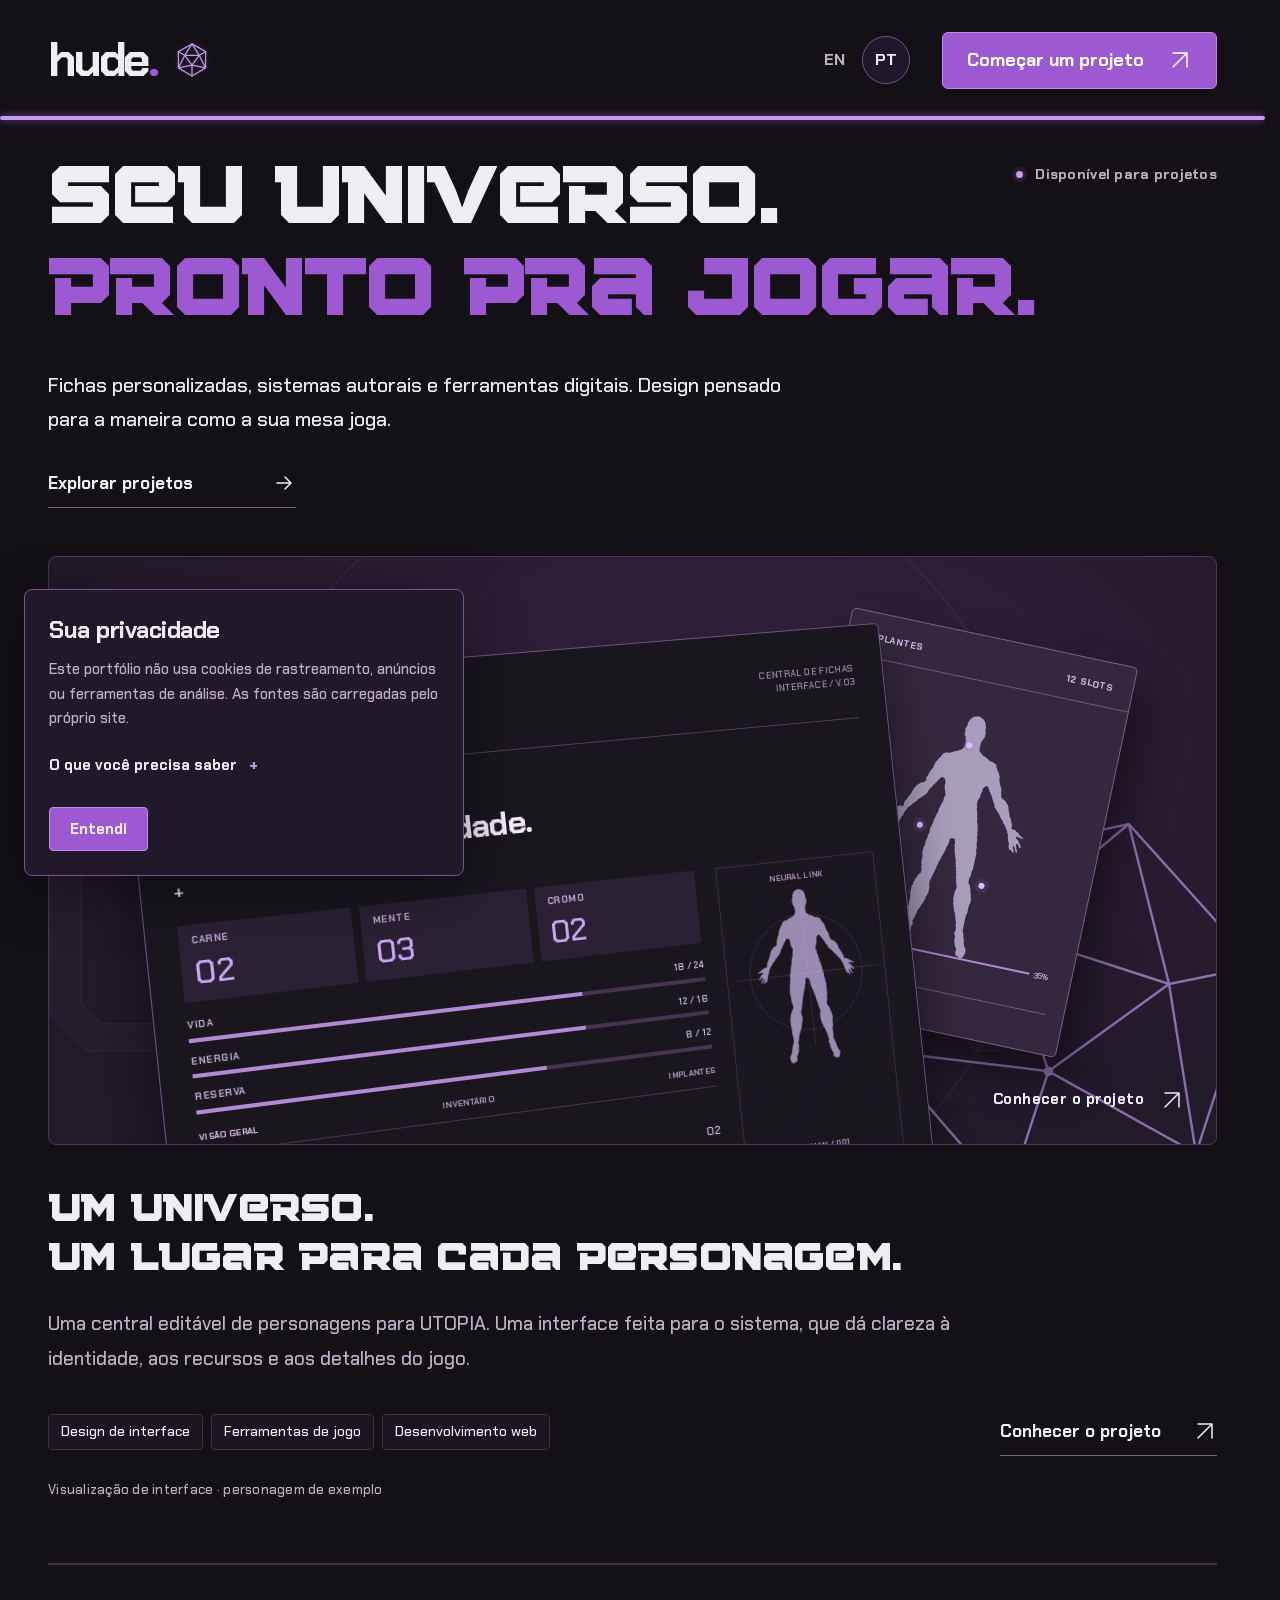
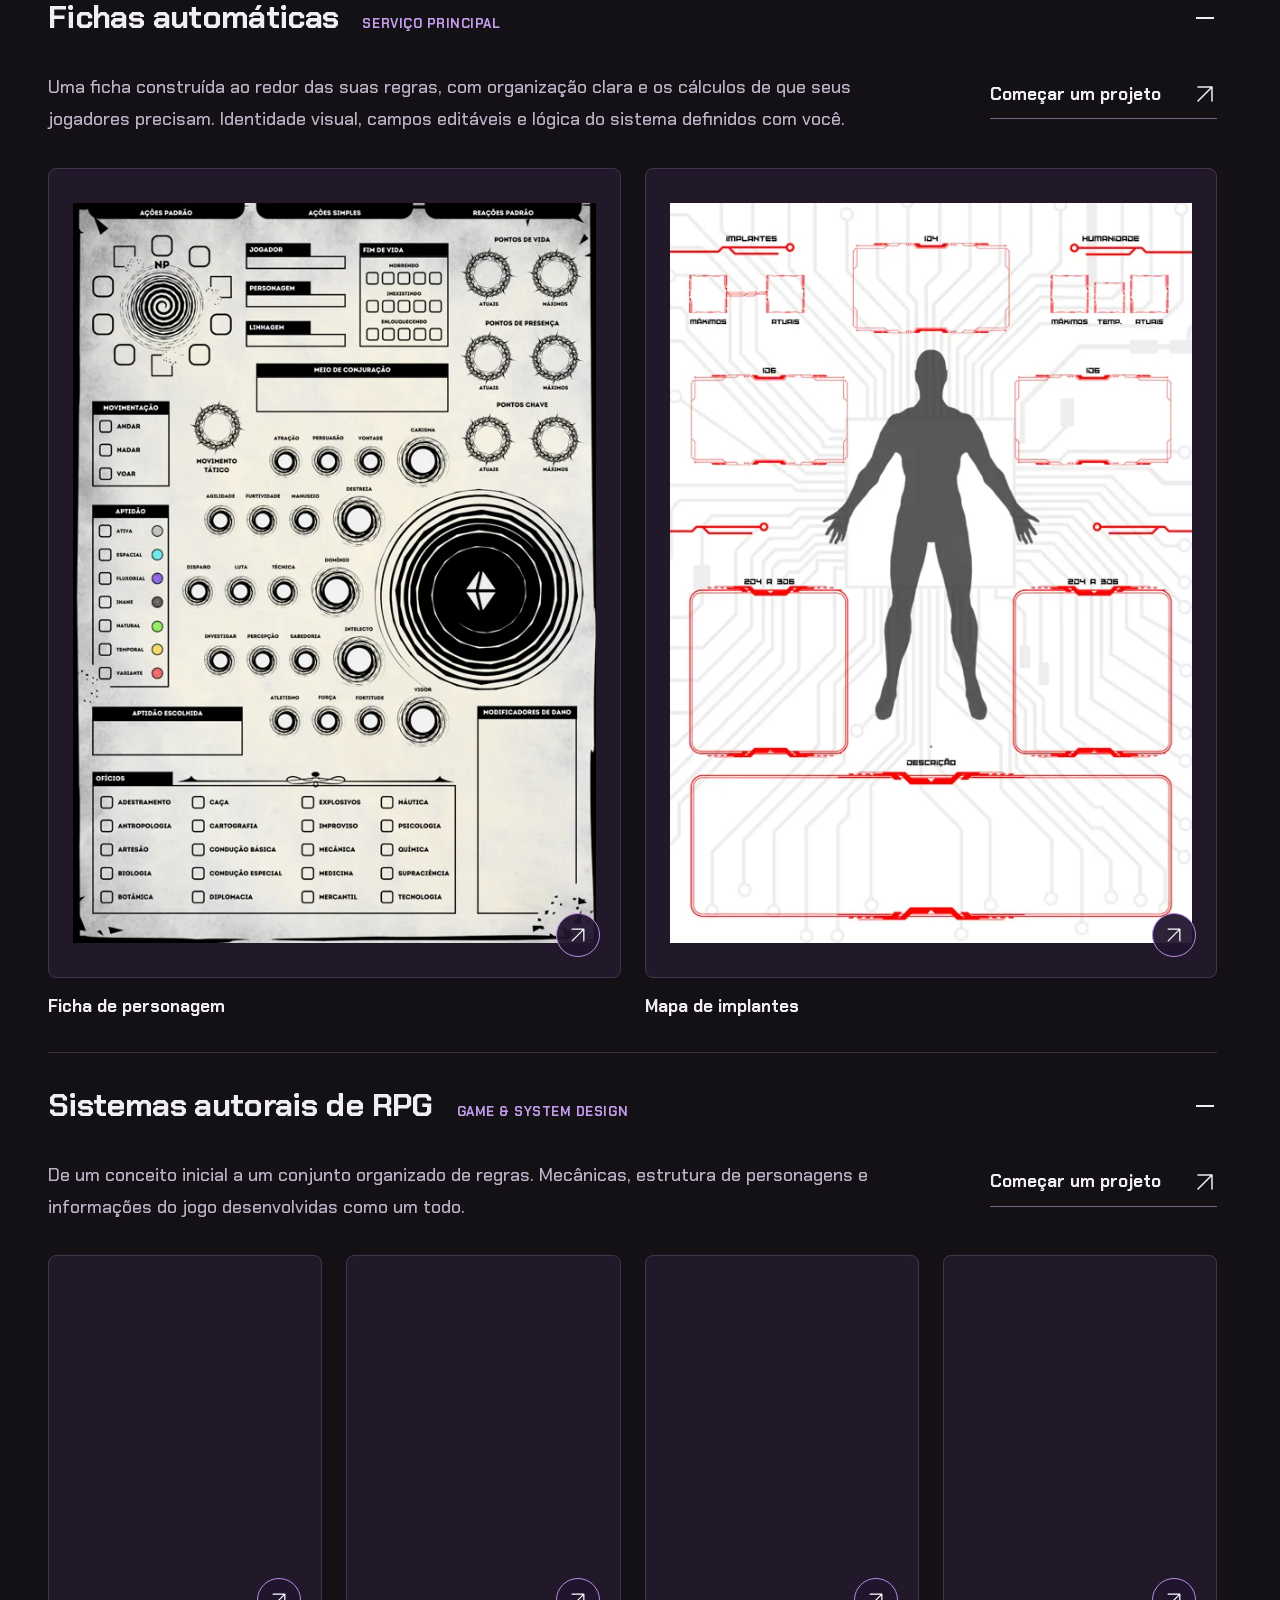
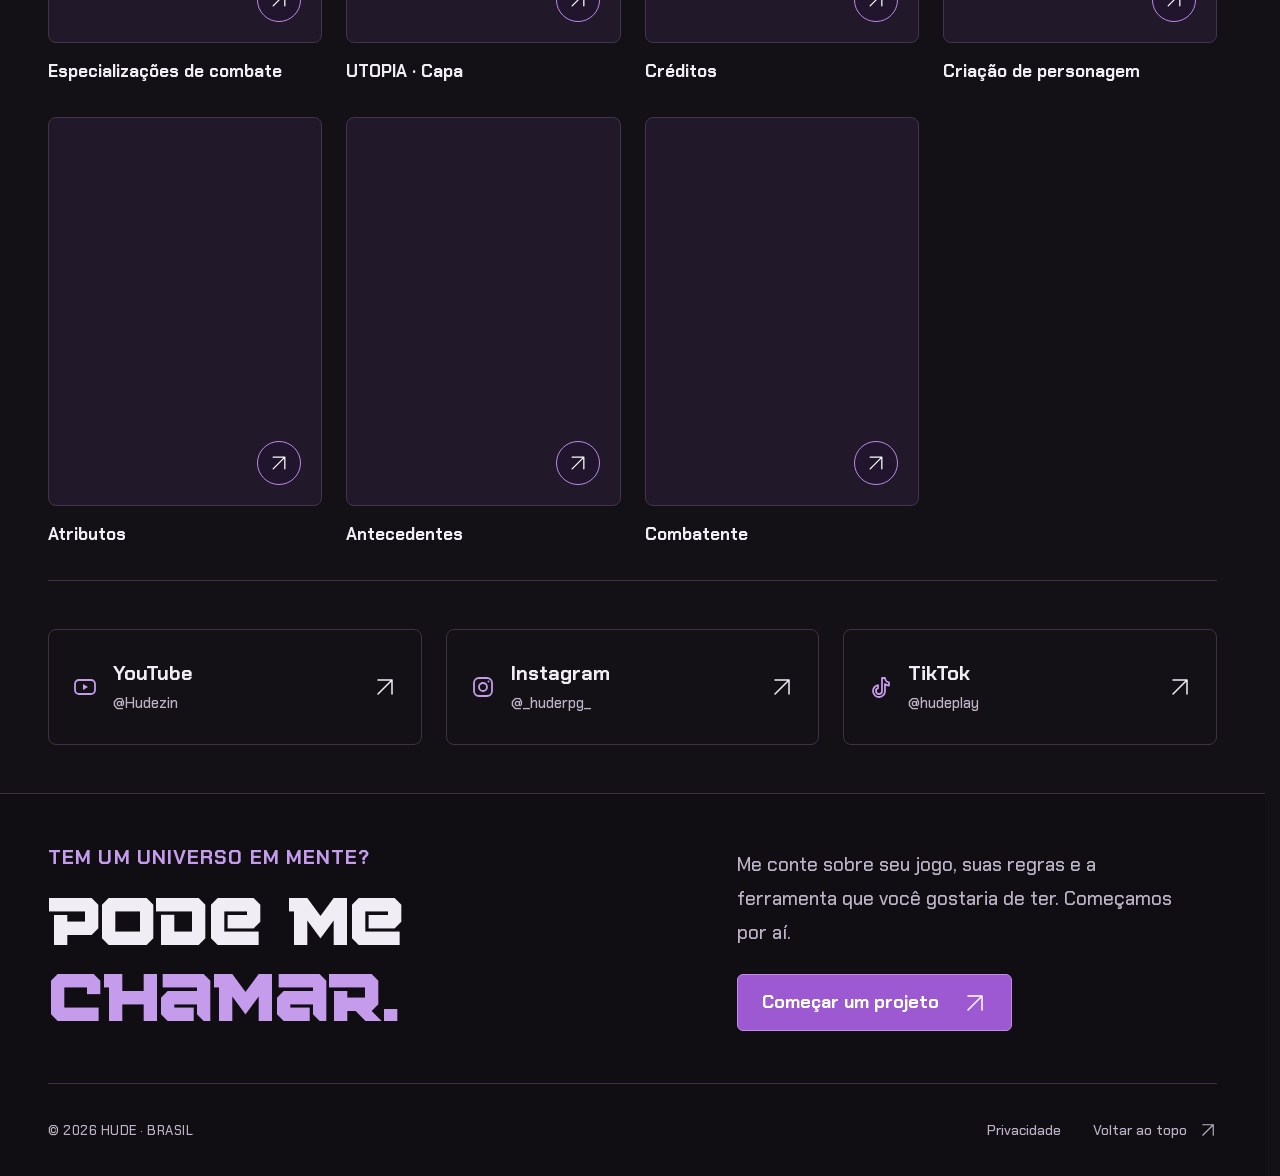
==== pt/index.html @ 05161736 "Remove studio manifesto block from both portfolio languages" ====
<!doctype html><html lang="pt-BR"><head>
<meta charset="utf-8"><meta http-equiv="Content-Security-Policy" content="default-src 'none'; script-src 'self' 'sha256-HPk4V2liMiITuR6qaP8ri5Mq6n54gE8SlJAaG4/FveM='; style-src 'self'; img-src 'self'; font-src 'self'; connect-src 'none'; object-src 'none'; base-uri 'none'; form-action 'none'; frame-src 'self'"><meta name="referrer" content="no-referrer"><meta name="viewport" content="width=device-width,initial-scale=1"><meta name="theme-color" content="#141116"><meta name="color-scheme" content="dark"><title>Hude — Fichas Automáticas e Sistemas de RPG</title><meta name="description" content="Fichas editáveis e automáticas de RPG, sistemas autorais e experiências digitais por Hude. Conheça UTOPIA e converse sobre seu projeto.">
<link rel="canonical" href="https://harley-aguilar.github.io/Huderpg/pt/"><link rel="alternate" hreflang="en" href="https://harley-aguilar.github.io/Huderpg/"><link rel="alternate" hreflang="pt-BR" href="https://harley-aguilar.github.io/Huderpg/pt/"><link rel="alternate" hreflang="x-default" href="https://harley-aguilar.github.io/Huderpg/">
<meta property="og:type" content="website"><meta property="og:title" content="Hude — Fichas Automáticas e Sistemas de RPG"><meta property="og:description" content="Fichas editáveis e automáticas de RPG, sistemas autorais e experiências digitais por Hude. Conheça UTOPIA e converse sobre seu projeto."><meta property="og:url" content="https://harley-aguilar.github.io/Huderpg/pt/">
<link rel="icon" type="image/svg+xml" href="../assets/favicon.svg">

<link rel="stylesheet" href="../assets/style.css?v=manifesto-removal-1"><script src="../assets/app.js?v=manifesto-removal-1" defer></script><script type="application/ld+json">{"@context": "https://schema.org", "@type": "Person", "name": "Harley Aguilar", "alternateName": "Hude", "url": "https://harley-aguilar.github.io/Huderpg/pt/", "sameAs": ["https://www.youtube.com/@Hudezin", "https://www.instagram.com/_huderpg_/", "https://www.tiktok.com/@hudeplay"]}</script></head><body><a class="skip" href="#main">Pular para o conteúdo</a><header class="site-header" id="top"><div class="nav wrap"><div class="brand-lockup"><a class="wordmark" href="index.html" aria-label="Hude — Home">hude<span class="logo-dot">.</span></a><span class="brand-die" aria-hidden="true"><svg class="die " aria-hidden="true" width="240" height="260" viewBox="0 0 240 260" fill="none"><path d="M120 9 222 68v121l-102 62L18 189V68L120 9Z"/><path d="m120 9 54 86 48-27M18 68l48 27 54-86M18 189l48-94h108l48 94M18 189l102-20 102 20M66 95l54 74 54-74M120 169v82"/><circle cx="120" cy="169" r="3" fill="currentColor" stroke="none"/></svg></span></div><nav class="languages" aria-label="Language / Idioma"><a href="../index.html" lang="en" hreflang="en">EN</a><a href="index.html" lang="pt" hreflang="pt" aria-current="page">PT</a></nav><a class="nav-contact" href="mailto:huderpg@gmail.com" data-open-contact aria-haspopup="dialog" aria-controls="contact-dialog"><span>Começar um projeto</span><svg class="icon-arrow" aria-hidden="true" width="24" height="24" viewBox="0 0 24 24" fill="none"><path d="M5 19 19 5M5 5h14v14" stroke="currentColor" stroke-width="1.5" stroke-linecap="round" stroke-linejoin="round"/></svg></a></div></header><main id="main">
<section class="hero wrap"><div class="hero-top mono"><span class="availability"><i></i>Disponível para projetos</span></div><div class="hero-grid"><h1>Seu universo.<br><em>Pronto pra jogar.</em></h1><div class="hero-intro"><p>Fichas personalizadas, sistemas autorais e ferramentas digitais. Design pensado para a maneira como a sua mesa joga.</p><a class="text-link" href="#work"><span>Explorar projetos</span><svg class="icon-arrow" aria-hidden="true" width="24" height="24" viewBox="0 0 24 24" fill="none"><path d="M5 12h14m-6-6 6 6-6 6" stroke="currentColor" stroke-width="1.5" stroke-linecap="round" stroke-linejoin="round"/></svg></a></div></div></section>
<section class="selected-work wrap" id="work" aria-label="Projetos"><a class="project-stage" href="projects/utopia.html" aria-label="Explorar o case UTOPIA"><div class="art-background" aria-hidden="true"><div class="art-grid"></div><span class="art-word">UTOPIA</span><svg class="die art-die" aria-hidden="true" width="240" height="260" viewBox="0 0 240 260" fill="none"><path d="M120 9 222 68v121l-102 62L18 189V68L120 9Z"/><path d="m120 9 54 86 48-27M18 68l48 27 54-86M18 189l48-94h108l48 94M18 189l102-20 102 20M66 95l54 74 54-74M120 169v82"/><circle cx="120" cy="169" r="3" fill="currentColor" stroke="none"/></svg><div class="art-orbit orbit-one"></div><div class="art-orbit orbit-two"></div></div>
<div class="art-composition" aria-hidden="true"><div class="implant-card"><div class="implant-header mono"><span>IMPLANTES</span><span>12 SLOTS</span></div><img class="implant-body" src="../assets/body.svg" width="192" height="300" alt="" loading="lazy"><span class="map-point point-a"></span><span class="map-point point-b"></span><span class="map-point point-c"></span><div class="map-scale"><span>NEURAL</span><i></i><span>35%</span></div><div class="implant-bottom mono">BODY MAPPING / U.03</div></div>
<div class="dossier"><div class="dossier-top"><strong>UTOPIA</strong><span class="mono">CENTRAL DE FICHAS<br>INTERFACE / V.03</span></div><div class="dossier-rule"></div><div class="dossier-identity"><span class="mono">PERSONAGEM / 01</span><h3>Sua próxima identidade.</h3><span class="identity-cross">+</span></div><div class="dossier-content"><div class="dossier-main"><div class="art-attributes mono"><div><span>CARNE</span><b>02</b></div><div><span>MENTE</span><b>03</b></div><div><span>CROMO</span><b>02</b></div></div><div class="art-resources mono"><div class="art-resource"><div><span>VIDA</span><b>18 / 24</b></div><i></i></div><div class="art-resource"><div><span>ENERGIA</span><b>12 / 16</b></div><i></i></div><div class="art-resource"><div><span>RESERVA</span><b>8 / 12</b></div><i></i></div></div><div class="art-tabs mono"><span>VISÃO GERAL</span><span>INVENTÁRIO</span><span>IMPLANTES</span></div><div class="art-skill"><span class="mono">PERÍCIAS</span><div><span>Atletismo</span><b>02</b></div><div><span>Percepção</span><b>03</b></div></div></div><div class="dossier-side"><span class="mono">NEURAL LINK</span><div class="side-crosshair"></div><img src="../assets/body.svg" width="140" height="240" alt="" loading="lazy"><span class="mono">HUMAN / 001</span></div></div><div class="dossier-bottom mono"><span>UTOPIA — BRASIL</span><span>CHARACTER / SYSTEM</span></div></div></div>
<div class="stage-bottom mono"><span class="stage-open">Conhecer o projeto<svg class="icon-arrow" aria-hidden="true" width="24" height="24" viewBox="0 0 24 24" fill="none"><path d="M5 19 19 5M5 5h14v14" stroke="currentColor" stroke-width="1.5" stroke-linecap="round" stroke-linejoin="round"/></svg></span></div></a><article class="project-caption"><h2>Um universo.<br>Um lugar para cada personagem.</h2><p class="project-description">Uma central editável de personagens para UTOPIA. Uma interface feita para o sistema, que dá clareza à identidade, aos recursos e aos detalhes do jogo.</p><div class="project-meta"><div class="project-tags mono"><span>Design de interface</span><span>Ferramentas de jogo</span><span>Desenvolvimento web</span></div><a class="text-link" href="projects/utopia.html"><span>Conhecer o projeto</span><svg class="icon-arrow" aria-hidden="true" width="24" height="24" viewBox="0 0 24 24" fill="none"><path d="M5 19 19 5M5 5h14v14" stroke="currentColor" stroke-width="1.5" stroke-linecap="round" stroke-linejoin="round"/></svg></a></div><span class="project-disclosure mono">Visualização de interface · personagem de exemplo</span></article></section>
<section class="services wrap" id="services"><div class="service-list"><details class="service-row" open><summary><span class="service-name"><span class="service-title">Fichas automáticas</span><small class="mono">SERVIÇO PRINCIPAL</small></span><span class="service-plus" aria-hidden="true"></span></summary><div class="service-body"><div class="service-intro"><p>Uma ficha construída ao redor das suas regras, com organização clara e os cálculos de que seus jogadores precisam. Identidade visual, campos editáveis e lógica do sistema definidos com você.</p><a class="text-link" href="mailto:huderpg@gmail.com" data-open-contact aria-haspopup="dialog" aria-controls="contact-dialog"><span>Começar um projeto</span><svg class="icon-arrow" aria-hidden="true" width="24" height="24" viewBox="0 0 24 24" fill="none"><path d="M5 19 19 5M5 5h14v14" stroke="currentColor" stroke-width="1.5" stroke-linecap="round" stroke-linejoin="round"/></svg></a></div><div class="portfolio-gallery gallery-sheets"><div class="gallery-grid"><figure class="gallery-card"><a href="../assets/gallery/ficha-personagem.webp" data-gallery="sheets" data-caption="Ficha de personagem" aria-label="Ficha de personagem — Clique para ampliar" aria-haspopup="dialog" aria-controls="image-dialog"><span class="gallery-preview"><img src="../assets/gallery/ficha-personagem-thumb.webp" width="1447" height="2048" alt="Ficha de personagem" loading="lazy" decoding="async"><span class="gallery-expand" aria-hidden="true"><svg class="icon-arrow" aria-hidden="true" width="24" height="24" viewBox="0 0 24 24" fill="none"><path d="M5 19 19 5M5 5h14v14" stroke="currentColor" stroke-width="1.5" stroke-linecap="round" stroke-linejoin="round"/></svg></span></span><span class="gallery-caption">Ficha de personagem</span></a></figure><figure class="gallery-card"><a href="../assets/gallery/mapa-implantes.webp" data-gallery="sheets" data-caption="Mapa de implantes" aria-label="Mapa de implantes — Clique para ampliar" aria-haspopup="dialog" aria-controls="image-dialog"><span class="gallery-preview"><img src="../assets/gallery/mapa-implantes-thumb.webp" width="1447" height="2048" alt="Mapa de implantes" loading="lazy" decoding="async"><span class="gallery-expand" aria-hidden="true"><svg class="icon-arrow" aria-hidden="true" width="24" height="24" viewBox="0 0 24 24" fill="none"><path d="M5 19 19 5M5 5h14v14" stroke="currentColor" stroke-width="1.5" stroke-linecap="round" stroke-linejoin="round"/></svg></span></span><span class="gallery-caption">Mapa de implantes</span></a></figure></div></div></div></details><details class="service-row" open><summary><span class="service-name"><span class="service-title">Sistemas autorais de RPG</span><small class="mono">GAME & SYSTEM DESIGN</small></span><span class="service-plus" aria-hidden="true"></span></summary><div class="service-body"><div class="service-intro"><p>De um conceito inicial a um conjunto organizado de regras. Mecânicas, estrutura de personagens e informações do jogo desenvolvidas como um todo.</p><a class="text-link" href="mailto:huderpg@gmail.com" data-open-contact aria-haspopup="dialog" aria-controls="contact-dialog"><span>Começar um projeto</span><svg class="icon-arrow" aria-hidden="true" width="24" height="24" viewBox="0 0 24 24" fill="none"><path d="M5 19 19 5M5 5h14v14" stroke="currentColor" stroke-width="1.5" stroke-linecap="round" stroke-linejoin="round"/></svg></a></div><div class="portfolio-gallery gallery-systems"><div class="gallery-grid"><figure class="gallery-card"><a href="../assets/gallery/especializacoes.webp" data-gallery="systems" data-caption="Especializações de combate" aria-label="Especializações de combate — Clique para ampliar" aria-haspopup="dialog" aria-controls="image-dialog"><span class="gallery-preview"><img src="../assets/gallery/especializacoes-thumb.webp" width="1447" height="2048" alt="Especializações de combate" loading="lazy" decoding="async"><span class="gallery-expand" aria-hidden="true"><svg class="icon-arrow" aria-hidden="true" width="24" height="24" viewBox="0 0 24 24" fill="none"><path d="M5 19 19 5M5 5h14v14" stroke="currentColor" stroke-width="1.5" stroke-linecap="round" stroke-linejoin="round"/></svg></span></span><span class="gallery-caption">Especializações de combate</span></a></figure><figure class="gallery-card"><a href="../assets/gallery/utopia-capa.webp" data-gallery="systems" data-caption="UTOPIA · Capa" aria-label="UTOPIA · Capa — Clique para ampliar" aria-haspopup="dialog" aria-controls="image-dialog"><span class="gallery-preview"><img src="../assets/gallery/utopia-capa-thumb.webp" width="1447" height="2048" alt="UTOPIA · Capa" loading="lazy" decoding="async"><span class="gallery-expand" aria-hidden="true"><svg class="icon-arrow" aria-hidden="true" width="24" height="24" viewBox="0 0 24 24" fill="none"><path d="M5 19 19 5M5 5h14v14" stroke="currentColor" stroke-width="1.5" stroke-linecap="round" stroke-linejoin="round"/></svg></span></span><span class="gallery-caption">UTOPIA · Capa</span></a></figure><figure class="gallery-card"><a href="../assets/gallery/utopia-creditos.webp" data-gallery="systems" data-caption="Créditos" aria-label="Créditos — Clique para ampliar" aria-haspopup="dialog" aria-controls="image-dialog"><span class="gallery-preview"><img src="../assets/gallery/utopia-creditos-thumb.webp" width="1447" height="2048" alt="Créditos" loading="lazy" decoding="async"><span class="gallery-expand" aria-hidden="true"><svg class="icon-arrow" aria-hidden="true" width="24" height="24" viewBox="0 0 24 24" fill="none"><path d="M5 19 19 5M5 5h14v14" stroke="currentColor" stroke-width="1.5" stroke-linecap="round" stroke-linejoin="round"/></svg></span></span><span class="gallery-caption">Créditos</span></a></figure><figure class="gallery-card"><a href="../assets/gallery/criacao-personagem.webp" data-gallery="systems" data-caption="Criação de personagem" aria-label="Criação de personagem — Clique para ampliar" aria-haspopup="dialog" aria-controls="image-dialog"><span class="gallery-preview"><img src="../assets/gallery/criacao-personagem-thumb.webp" width="1447" height="2048" alt="Criação de personagem" loading="lazy" decoding="async"><span class="gallery-expand" aria-hidden="true"><svg class="icon-arrow" aria-hidden="true" width="24" height="24" viewBox="0 0 24 24" fill="none"><path d="M5 19 19 5M5 5h14v14" stroke="currentColor" stroke-width="1.5" stroke-linecap="round" stroke-linejoin="round"/></svg></span></span><span class="gallery-caption">Criação de personagem</span></a></figure><figure class="gallery-card"><a href="../assets/gallery/atributos.webp" data-gallery="systems" data-caption="Atributos" aria-label="Atributos — Clique para ampliar" aria-haspopup="dialog" aria-controls="image-dialog"><span class="gallery-preview"><img src="../assets/gallery/atributos-thumb.webp" width="1447" height="2048" alt="Atributos" loading="lazy" decoding="async"><span class="gallery-expand" aria-hidden="true"><svg class="icon-arrow" aria-hidden="true" width="24" height="24" viewBox="0 0 24 24" fill="none"><path d="M5 19 19 5M5 5h14v14" stroke="currentColor" stroke-width="1.5" stroke-linecap="round" stroke-linejoin="round"/></svg></span></span><span class="gallery-caption">Atributos</span></a></figure><figure class="gallery-card"><a href="../assets/gallery/antecedentes.webp" data-gallery="systems" data-caption="Antecedentes" aria-label="Antecedentes — Clique para ampliar" aria-haspopup="dialog" aria-controls="image-dialog"><span class="gallery-preview"><img src="../assets/gallery/antecedentes-thumb.webp" width="1447" height="2048" alt="Antecedentes" loading="lazy" decoding="async"><span class="gallery-expand" aria-hidden="true"><svg class="icon-arrow" aria-hidden="true" width="24" height="24" viewBox="0 0 24 24" fill="none"><path d="M5 19 19 5M5 5h14v14" stroke="currentColor" stroke-width="1.5" stroke-linecap="round" stroke-linejoin="round"/></svg></span></span><span class="gallery-caption">Antecedentes</span></a></figure><figure class="gallery-card"><a href="../assets/gallery/combatente.webp" data-gallery="systems" data-caption="Combatente" aria-label="Combatente — Clique para ampliar" aria-haspopup="dialog" aria-controls="image-dialog"><span class="gallery-preview"><img src="../assets/gallery/combatente-thumb.webp" width="1447" height="2048" alt="Combatente" loading="lazy" decoding="async"><span class="gallery-expand" aria-hidden="true"><svg class="icon-arrow" aria-hidden="true" width="24" height="24" viewBox="0 0 24 24" fill="none"><path d="M5 19 19 5M5 5h14v14" stroke="currentColor" stroke-width="1.5" stroke-linecap="round" stroke-linejoin="round"/></svg></span></span><span class="gallery-caption">Combatente</span></a></figure></div></div></div></details></div></section>
<section class="profiles wrap" id="profiles"><nav class="profile-links" aria-label="Perfis sociais"><a href="https://www.youtube.com/@Hudezin" target="_blank" rel="noopener noreferrer"><span class="profile-label"><svg class="social-icon" viewBox="0 0 24 24" width="24" height="24" fill="none" stroke="currentColor" stroke-width="1.8" stroke-linecap="round" stroke-linejoin="round" aria-hidden="true"><rect x="2" y="5" width="20" height="14" rx="4"/><path d="m10 9 5 3-5 3Z" fill="currentColor" stroke="none"/></svg><span>YouTube<small>@Hudezin</small></span></span><svg class="icon-arrow" aria-hidden="true" width="24" height="24" viewBox="0 0 24 24" fill="none"><path d="M5 19 19 5M5 5h14v14" stroke="currentColor" stroke-width="1.5" stroke-linecap="round" stroke-linejoin="round"/></svg></a><a href="https://www.instagram.com/_huderpg_/" target="_blank" rel="noopener noreferrer"><span class="profile-label"><svg class="social-icon" viewBox="0 0 24 24" width="24" height="24" fill="none" stroke="currentColor" stroke-width="1.8" stroke-linecap="round" stroke-linejoin="round" aria-hidden="true"><rect x="3" y="3" width="18" height="18" rx="5"/><circle cx="12" cy="12" r="4"/><circle cx="17.5" cy="6.5" r="1" fill="currentColor" stroke="none"/></svg><span>Instagram<small>@_huderpg_</small></span></span><svg class="icon-arrow" aria-hidden="true" width="24" height="24" viewBox="0 0 24 24" fill="none"><path d="M5 19 19 5M5 5h14v14" stroke="currentColor" stroke-width="1.5" stroke-linecap="round" stroke-linejoin="round"/></svg></a><a href="https://www.tiktok.com/@hudeplay" target="_blank" rel="noopener noreferrer"><span class="profile-label"><svg class="social-icon" viewBox="0 0 24 24" width="24" height="24" fill="none" stroke="currentColor" stroke-width="1.8" stroke-linecap="round" stroke-linejoin="round" aria-hidden="true"><path d="M14 3h3c.3 2.4 1.7 4 4 4.5v3a9.7 9.7 0 0 1-4-1.6V16a6 6 0 1 1-7-5.9v3.1a3 3 0 1 0 4 2.8Z"/></svg><span>TikTok<small>@hudeplay</small></span></span><svg class="icon-arrow" aria-hidden="true" width="24" height="24" viewBox="0 0 24 24" fill="none"><path d="M5 19 19 5M5 5h14v14" stroke="currentColor" stroke-width="1.5" stroke-linecap="round" stroke-linejoin="round"/></svg></a></nav></section>
</main><footer class="site-footer" id="contact"><div class="contact wrap"><div><p class="eyebrow">TEM UM UNIVERSO EM MENTE?</p><h2><span>Pode me</span><em>chamar.</em></h2></div><div class="contact-action"><p>Me conte sobre seu jogo, suas regras e a ferramenta que você gostaria de ter. Começamos por aí.</p><a class="nav-contact footer-contact" href="mailto:huderpg@gmail.com" data-open-contact aria-haspopup="dialog" aria-controls="contact-dialog"><span>Começar um projeto</span><svg class="icon-arrow" aria-hidden="true" width="24" height="24" viewBox="0 0 24 24" fill="none"><path d="M5 19 19 5M5 5h14v14" stroke="currentColor" stroke-width="1.5" stroke-linecap="round" stroke-linejoin="round"/></svg></a></div></div><div class="footer-bottom wrap"><span class="mono">© 2026 HUDE · BRASIL</span><a class="privacy-link" href="#privacy-notice" data-open-privacy>Privacidade</a><a href="#top">Voltar ao topo<svg class="icon-arrow" aria-hidden="true" width="24" height="24" viewBox="0 0 24 24" fill="none"><path d="M5 19 19 5M5 5h14v14" stroke="currentColor" stroke-width="1.5" stroke-linecap="round" stroke-linejoin="round"/></svg></a></div></footer><section class="privacy-notice" id="privacy-notice" role="region" aria-labelledby="privacy-title"><h2 id="privacy-title" tabindex="-1">Sua privacidade</h2><p>Este portfólio não usa cookies de rastreamento, anúncios ou ferramentas de análise. As fontes são carregadas pelo próprio site.</p><details><summary>O que você precisa saber</summary><p>A hospedagem no GitHub Pages registra endereços IP para segurança. Os dados digitados na demonstração ficam apenas na página e são apagados ao recarregar. Ao fechar este aviso, uma preferência é salva somente nesta sessão da aba, sem identificador de visitante. Links para redes sociais abrem serviços com políticas próprias. Evite inserir dados pessoais na demonstração.</p><a href="https://docs.github.com/en/site-policy/privacy-policies/github-general-privacy-statement" target="_blank" rel="noopener noreferrer">Privacidade do GitHub<svg class="icon-arrow" aria-hidden="true" width="24" height="24" viewBox="0 0 24 24" fill="none"><path d="M5 19 19 5M5 5h14v14" stroke="currentColor" stroke-width="1.5" stroke-linecap="round" stroke-linejoin="round"/></svg></a></details><button type="button" data-close-privacy hidden>Entendi</button></section><dialog class="contact-dialog" id="contact-dialog" aria-labelledby="contact-dialog-title" aria-describedby="contact-dialog-description"><button class="dialog-close" type="button" data-close-contact aria-label="Fechar contato">×</button><p class="eyebrow">PODE ME CHAMAR</p><h2 id="contact-dialog-title">Como prefere conversar?</h2><p id="contact-dialog-description">Escolha um canal e me conte sobre o seu projeto.</p><div class="contact-options"><a class="contact-option" href="mailto:huderpg@gmail.com"><svg class="social-icon" viewBox="0 0 24 24" width="24" height="24" fill="none" stroke="currentColor" stroke-width="1.8" stroke-linecap="round" stroke-linejoin="round" aria-hidden="true"><rect x="2" y="4" width="20" height="16" rx="3"/><path d="m3 6 9 7 9-7"/></svg><span><strong>E-mail</strong><small>huderpg@gmail.com</small></span><svg class="icon-arrow" aria-hidden="true" width="24" height="24" viewBox="0 0 24 24" fill="none"><path d="M5 19 19 5M5 5h14v14" stroke="currentColor" stroke-width="1.5" stroke-linecap="round" stroke-linejoin="round"/></svg></a><a class="contact-option" href="https://www.instagram.com/_huderpg_/" target="_blank" rel="noopener noreferrer"><svg class="social-icon" viewBox="0 0 24 24" width="24" height="24" fill="none" stroke="currentColor" stroke-width="1.8" stroke-linecap="round" stroke-linejoin="round" aria-hidden="true"><rect x="3" y="3" width="18" height="18" rx="5"/><circle cx="12" cy="12" r="4"/><circle cx="17.5" cy="6.5" r="1" fill="currentColor" stroke="none"/></svg><span><strong>Instagram</strong><small>@_huderpg_</small></span><svg class="icon-arrow" aria-hidden="true" width="24" height="24" viewBox="0 0 24 24" fill="none"><path d="M5 19 19 5M5 5h14v14" stroke="currentColor" stroke-width="1.5" stroke-linecap="round" stroke-linejoin="round"/></svg></a><a class="contact-option" href="https://www.tiktok.com/@hudeplay" target="_blank" rel="noopener noreferrer"><svg class="social-icon" viewBox="0 0 24 24" width="24" height="24" fill="none" stroke="currentColor" stroke-width="1.8" stroke-linecap="round" stroke-linejoin="round" aria-hidden="true"><path d="M14 3h3c.3 2.4 1.7 4 4 4.5v3a9.7 9.7 0 0 1-4-1.6V16a6 6 0 1 1-7-5.9v3.1a3 3 0 1 0 4 2.8Z"/></svg><span><strong>TikTok</strong><small>@hudeplay</small></span><svg class="icon-arrow" aria-hidden="true" width="24" height="24" viewBox="0 0 24 24" fill="none"><path d="M5 19 19 5M5 5h14v14" stroke="currentColor" stroke-width="1.5" stroke-linecap="round" stroke-linejoin="round"/></svg></a></div><button class="contact-mode" type="button" data-toggle-contact-focus aria-pressed="false" data-focus-label="Colocar em foco" data-dock-label="Deixar na lateral">Colocar em foco</button></dialog><dialog class="image-dialog" id="image-dialog" aria-label="Visualização da imagem"><div class="image-toolbar"><p id="image-caption" aria-live="polite"></p><button class="image-zoom" type="button" data-image-zoom aria-pressed="false">Zoom</button><button type="button" data-close-image aria-label="Fechar imagem">×</button></div><div class="image-canvas"><img id="image-full" alt=""></div><div class="image-navigation"><button type="button" data-image-prev aria-label="Imagem anterior">←</button><span id="image-count" aria-live="polite"></span><button type="button" data-image-next aria-label="Próxima imagem">→</button></div></dialog></body></html>
---- assets/style.css ----
/* Foundations: one grid and one spacing scale across both languages. */
@font-face{font-family:'Squartiqa';font-style:normal;font-weight:400;font-display:swap;src:url('fonts/squartiqa-4f.woff') format('woff')}
@font-face{font-family:'Chakra Petch';font-style:normal;font-weight:500;font-display:swap;src:url('fonts/chakra-petch-500.woff') format('woff')}
@font-face{font-family:'Chakra Petch';font-style:normal;font-weight:700;font-display:swap;src:url('fonts/chakra-petch-700.woff') format('woff')}
:root{color-scheme:dark;--paper:#141116;--night:#100d13;--surface:#1d1723;--ink:#f1edf5;--muted:#bdb3c7;--rule:#3d3245;--rust:#9c59d1;--violet:#c59cec;--sans:'Chakra Petch',Arial,sans-serif;--mono:var(--sans);--display:'Squartiqa',var(--sans);--max:1248px;--gutter:48px;--section:88px;--gap:32px;--radius:8px}
*{box-sizing:border-box}html{scroll-behavior:smooth;scroll-padding-top:32px;scrollbar-gutter:stable}body{margin:0;background:var(--paper);color:var(--ink);font:500 18px/1.65 var(--sans);-webkit-font-smoothing:antialiased}body:has(dialog:modal){overflow:hidden}::selection{background:var(--rust);color:#fff}h1,h2,h3,p,figure,dl,dd{margin:0}h1,h2,h3{font-family:var(--display);font-weight:400;letter-spacing:-.02em;line-height:1.25;text-wrap:balance}em{font:inherit;font-style:normal;color:var(--violet)}a{color:inherit;text-decoration:none}button,input,select{font:inherit}button,summary{cursor:pointer}button,a,input,select,summary{-webkit-tap-highlight-color:transparent;outline-offset:5px}button{color:inherit}a:focus-visible,button:focus-visible,input:focus-visible,select:focus-visible,summary:focus-visible{outline:2px solid var(--violet)}img{display:block;max-width:100%;height:auto}svg{display:block;flex-shrink:0}.wrap{width:min(var(--max),calc(100% - 2*var(--gutter)));margin-inline:auto}.mono,.eyebrow{font:700 14px/1.5 var(--sans);letter-spacing:.04em}.eyebrow{text-transform:uppercase;color:var(--violet)}.icon-arrow{width:24px;height:24px;transition:transform .2s}.die{stroke:currentColor;stroke-width:1.5}.skip{position:fixed;z-index:100;left:16px;top:-100px;padding:12px 20px;background:var(--ink);color:var(--night)}.skip:focus{top:16px}.text-link{display:inline-flex;align-items:center;justify-content:space-between;gap:32px;min-height:48px;width:fit-content;padding:8px 0;border-bottom:1px solid #74667f;font-size:17px;font-weight:700;line-height:1.5}.text-link:hover{color:var(--violet);border-color:var(--violet)}.text-link:hover .icon-arrow{transform:translate(3px,-3px)}.button,.nav-contact{display:inline-flex;align-items:center;justify-content:space-between;gap:24px;min-height:56px;padding:14px 24px;border:1px solid #bf8ce5;border-radius:6px;background:var(--rust);color:#fff;font:700 18px/1.5 var(--sans);transition:background .2s,box-shadow .2s}.button:hover,.nav-contact:hover{background:#a76ad8;box-shadow:0 0 24px #9c59d126}.button:hover .icon-arrow,.nav-contact:hover .icon-arrow{transform:translate(3px,-3px)}
/* Header and lead section share exactly the same left and right guides. */
.site-header{position:relative;z-index:5}.nav{position:relative;display:flex;align-items:center;gap:32px;min-height:120px;padding-block:28px}.site-header:after{content:'';position:absolute;inset:auto 0 0;height:4px;border-radius:2px;background:#c59cec;box-shadow:0 0 7px #9c59d199,0 0 18px #9c59d13d;animation:neon-breathe 5s ease-in-out infinite}.brand-lockup{display:flex;align-items:center;gap:18px;margin-right:auto}.wordmark{display:flex;align-items:baseline;font-size:48px;font-weight:700;letter-spacing:-.075em;line-height:1}.logo-dot{color:var(--rust)}.brand-die{display:grid;place-items:center;width:36px;height:44px;color:var(--violet)}.brand-die .die{width:32px;height:36px;filter:drop-shadow(0 0 5px #9c59d133)}.brand-die .die path,.manifesto-mark .die path{vector-effect:non-scaling-stroke;stroke-width:1.25}.languages{display:flex;align-items:center;gap:4px}.languages a{display:grid;place-items:center;min-width:48px;min-height:48px;font-size:16px;font-weight:700;border:1px solid transparent;border-radius:50%;color:var(--muted)}.languages a:hover{color:var(--ink);background:var(--surface)}.languages a[aria-current]{border-color:#6e547f;color:var(--ink);background:#21172b}.hero{padding-block:32px 48px}.hero-top{display:flex;align-items:center;justify-content:flex-end;margin-bottom:16px}.availability{display:inline-flex;align-items:center;gap:12px;color:var(--muted);font-size:14px;letter-spacing:.02em}.availability i{width:7px;height:7px;border-radius:50%;background:var(--violet);box-shadow:0 0 0 4px #9c59d122}.hero-grid{display:grid;gap:32px}.hero h1{font-size:clamp(40px,6.3vw,88px);line-height:1.14;letter-spacing:-.025em;text-wrap:initial}.hero h1 em{color:var(--rust)}.hero-intro{display:flex;flex-direction:column;align-items:flex-start;gap:24px;max-width:760px}.hero-intro p{font-size:20px;line-height:1.7;max-width:62ch}.hero-intro .text-link{min-width:248px}
/* Featured work: title, explanation, tags and action read as one composition. */
.project-stage{display:block;position:relative;isolation:isolate;height:clamp(460px,46vw,620px);overflow:hidden;background:radial-gradient(ellipse at 60% 30%,#34213f,#211a29 74%);border:1px solid #4a3658;border-radius:var(--radius);color:var(--ink)}.project-stage:focus-visible{outline-offset:6px}.project-caption{display:flex;flex-direction:column;align-items:flex-start;gap:24px;padding-block:40px 64px;border-bottom:1px solid var(--rule)}.project-caption h2{max-width:960px;font-size:clamp(28px,3vw,38px);line-height:1.3}.project-description{max-width:80ch;line-height:1.8;color:var(--muted);font-size:19px}.project-meta{width:100%;display:flex;align-items:center;justify-content:space-between;gap:24px;margin-top:8px}.project-tags{display:flex;flex-wrap:wrap;gap:8px;font-size:14px;font-weight:500;letter-spacing:0}.project-tags>span{display:inline-flex;align-items:center;min-height:36px;padding:6px 12px;border:1px solid var(--rule);border-radius:4px;background:#1b1520}.project-disclosure{color:var(--muted);font-size:13px;font-weight:500;letter-spacing:.02em}.manifesto{display:flex;align-items:flex-start;gap:24px;padding-block:48px}.manifesto-mark{color:var(--violet);padding-top:5px}.manifesto-mark .die{width:34px;height:38px}.manifesto-copy{display:flex;flex-direction:column;gap:16px}.manifesto-copy>p{font-size:clamp(24px,2.3vw,32px);font-weight:700;line-height:1.45;letter-spacing:-.02em}.manifesto-copy .mono{font-size:13px;font-weight:500;color:var(--muted)}
/* The galleries use matching edges, spacing, captions and image proportions. */
.services{padding-bottom:48px}.service-row{border-top:1px solid var(--rule)}.service-row:last-child{border-bottom:1px solid var(--rule)}summary{list-style:none}summary::-webkit-details-marker{display:none}.service-row>summary{display:grid;grid-template-columns:minmax(0,1fr) 24px;align-items:center;gap:24px;padding-block:32px}.service-name{display:flex;align-items:baseline;flex-wrap:wrap;column-gap:24px;row-gap:8px}.service-title{font-size:32px;line-height:1.3;font-weight:700;letter-spacing:-.02em}.service-name small{font-size:13px;color:var(--violet);letter-spacing:.04em}.service-plus{display:block;width:24px;height:24px;position:relative}.service-plus:before,.service-plus:after{content:'';position:absolute;top:11px;left:3px;width:18px;height:2px;background:currentColor}.service-plus:after{transform:rotate(90deg);transition:transform .2s}details[open]>.service-plus:after,details[open]>summary .service-plus:after{transform:rotate(0)}.service-body{padding-bottom:32px}.service-intro{display:flex;justify-content:space-between;align-items:flex-start;gap:40px;margin-bottom:32px}.service-intro>p{max-width:76ch;font-size:18px;line-height:1.8;color:var(--muted)}.service-intro>.text-link{flex-shrink:0;margin-top:0}.gallery-grid{display:grid;grid-template-columns:repeat(2,minmax(0,1fr));gap:32px 24px}.gallery-systems .gallery-grid{grid-template-columns:repeat(4,minmax(0,1fr))}.gallery-card{min-width:0}.gallery-card>a{display:flex;flex-direction:column;gap:16px;height:100%;border-radius:var(--radius)}.gallery-preview{position:relative;display:block;aspect-ratio:1447/2048;overflow:hidden;border:1px solid #44334e;border-radius:var(--radius);background:#211929;padding:12px;transition:border-color .2s,background .2s}.gallery-preview img{width:100%;height:100%;object-fit:contain}.gallery-sheets .gallery-preview{padding:24px}.gallery-expand{position:absolute;right:20px;bottom:20px;width:44px;height:44px;display:grid;place-items:center;color:#fff;background:#20152def;border:1px solid #bc8be5;border-radius:50%}.gallery-expand .icon-arrow{width:20px;height:20px}.gallery-caption{font-size:17px;font-weight:700;line-height:1.5;min-height:26px}.gallery-card a:hover .gallery-preview{border-color:var(--violet);background:#2c1d38}.gallery-card a:hover .icon-arrow{transform:translate(2px,-2px)}.gallery-sheets{max-width:100%}.profiles{padding-bottom:48px}.profile-links{display:grid;grid-template-columns:repeat(3,minmax(0,1fr));gap:24px}.profile-links>a{display:flex;align-items:center;justify-content:space-between;gap:20px;min-height:116px;padding:24px;border:1px solid var(--rule);border-radius:var(--radius);transition:border-color .2s,background .2s}.profile-links>a:hover{background:var(--surface);border-color:#79538e}.profile-label{display:flex;gap:16px;align-items:center;min-width:0;font-size:20px;font-weight:700;line-height:1.3}.social-icon{width:24px;height:24px;color:var(--violet)}.profile-label small{display:block;margin-top:8px;font-size:15px;font-weight:500;color:var(--muted)}
/* Contact uses the same action and alignment rules as the header. */
.site-footer{background:var(--night);border-top:1px solid var(--rule)}.contact{display:grid;grid-template-columns:minmax(0,1.3fr) minmax(0,1fr);gap:64px;align-items:end;padding-block:48px}.contact .eyebrow{font-size:20px;letter-spacing:.055em;color:var(--violet)}.contact h2{display:flex;flex-direction:column;gap:4px;margin-top:16px;font-size:clamp(48px,5.2vw,76px);line-height:1.08}.contact h2>span,.contact h2>em{display:block}.contact-action{display:flex;flex-direction:column;align-items:flex-start;gap:24px;max-width:440px;padding-bottom:4px}.contact-action>p{font-size:19px;line-height:1.8;color:var(--muted)}.footer-bottom{display:flex;align-items:center;gap:32px;padding-block:24px;border-top:1px solid var(--rule);font-size:14px;color:var(--muted)}.footer-bottom>.mono{font-size:13px;font-weight:500}.footer-bottom>a{display:flex;align-items:center;gap:12px;min-height:44px}.footer-bottom .privacy-link{margin-left:auto}.footer-bottom .icon-arrow{width:18px;height:18px}
/* Case study typography follows the same reading order as the home page. */
.case-hero{padding-block:48px}.case-back{font-size:16px;color:var(--muted)}.case-back .icon-arrow{transform:rotate(180deg);width:20px;height:20px}.case-hero-top{margin-block:48px 32px}.case-hero h1{font-size:clamp(52px,8vw,112px);line-height:1.1}.case-heading{display:grid;gap:24px}.case-heading h2,.case-overview h2,.interactive-heading h2{font-size:clamp(28px,3vw,40px);max-width:1000px;line-height:1.3}.case-heading>p,.case-overview p:not(.eyebrow){max-width:80ch;font-size:19px;line-height:1.8;color:var(--muted)}.case-meta{display:grid;grid-template-columns:repeat(4,minmax(0,1fr));gap:24px;margin-top:40px;padding-top:24px;border-top:1px solid var(--rule)}.case-meta dt{color:var(--violet);font-size:13px;margin-bottom:12px}.case-meta dd{font-size:16px;line-height:1.6}.case-image-caption{margin-top:16px;font-size:13px;font-weight:500;color:var(--muted)}.case-stage .stage-open{display:none}.case-overview{display:grid;gap:24px;padding-block:32px}.case-overview h2{margin-bottom:24px}.case-choices{padding-bottom:var(--section)}.case-choices>.eyebrow{margin-bottom:24px}.choice-grid{display:grid;grid-template-columns:repeat(3,minmax(0,1fr));gap:32px}.choice-grid>article{display:flex;flex-direction:column;gap:20px;border-top:1px solid var(--rule);padding-top:24px}.choice-grid h3{font-family:var(--sans);font-size:26px;font-weight:700;line-height:1.35;letter-spacing:-.02em;text-wrap:initial}.choice-grid p{font-size:18px;line-height:1.8;color:var(--muted)}.interactive-section{padding-block:32px var(--section);background:#1b1521;border-top:1px solid var(--rule)}.interactive-heading{display:grid;gap:24px;margin-bottom:40px}.interactive-heading h2{margin-top:16px}.interactive-heading>p{max-width:80ch;color:var(--muted);font-size:18px}.scope{margin-top:32px;border-block:1px solid #493853}.scope summary{display:flex;align-items:center;justify-content:space-between;gap:24px;padding-block:24px;font-weight:700}.scope p{max-width:88ch;padding-bottom:24px;color:var(--muted);line-height:1.8}.not-found{padding-block:88px;min-height:60vh}.not-found h1{font-size:clamp(32px,5vw,64px);margin-block:32px}.not-found>p:not(.eyebrow){margin-bottom:32px}
.art-background,.art-grid,.art-composition{position:absolute;inset:0}
.art-grid{background-image:linear-gradient(#c9c0da09 1px,transparent 1px),linear-gradient(90deg,#c9c0da09 1px,transparent 1px);background-size:52px 52px;mask-image:radial-gradient(ellipse,#000,transparent 80%)}
.art-word{position:absolute;left:-2%;bottom:7%;font-weight:500;font-size:clamp(184px,25.3vw,391px);letter-spacing:-.08em;line-height:1;color:#ffffff04;-webkit-text-stroke:1px #f0e5ff12}
.art-die{position:absolute;right:-4%;bottom:-14%;width:390px;height:430px;color:#c8b2ea24;transform:rotate(18deg)}
.art-orbit{position:absolute;width:800px;height:800px;top:50%;left:50%;transform:translate(-50%,-50%);border:1px solid #bdb0cd12;border-radius:50%}
.stage-bottom{position:absolute;left:32px;right:32px;display:flex;justify-content:space-between;align-items:center;gap:20px;z-index:3;color:#cac2d6;font-size:11.5px}
.stage-bottom{bottom:25px}
.stage-open{display:flex;align-items:center;gap:20px;color:#f3ebff}
.stage-open .icon-arrow{width:24px;height:24px}
.project-stage:hover .stage-open .icon-arrow{transform:translate(3px,-3px)}
.art-composition{perspective:1100px;pointer-events:none}
.dossier{position:absolute;top:16%;left:10%;width:65%;max-width:760px;border:1px solid #695580;border-radius:5px;background:#19161e;box-shadow:0 36px 60px #0008,0 2px 2px #0004;transform:rotate(-6deg) rotateY(7deg);padding:26px 30px 19px;z-index:2;transition:transform .65s cubic-bezier(.2,.7,.2,1)}
.project-stage:hover .dossier{transform:translateY(-9px) rotate(-4deg) rotateY(4deg)}
.dossier-top{display:flex;align-items:center;justify-content:space-between;padding-bottom:18px}
.dossier-top>strong{font-size:31.05px;color:#c7a5f5;letter-spacing:-.065em;font-weight:700}
.dossier-top>strong>span{font-size:9.2px;vertical-align:super;margin-left:2px}
.dossier-top>.mono{font-size:9.2px;text-align:right;color:#b1a1c1}
.dossier-rule{height:1px;background:#4b3e57}
.dossier-identity{padding-block:17px;position:relative}
.dossier-identity>.mono{font-size:9.2px;color:#a98dba}
.dossier-identity h3{font-size:32.2px;color:#f5edf9;letter-spacing:-.035em;margin-top:5px}
.dossier-content{display:grid;grid-template-columns:1fr 24%;gap:22px}
.art-attributes{display:grid;grid-template-columns:repeat(3,1fr);gap:8px}
.art-attributes>div{display:flex;flex-direction:column;gap:5px;background:#2a2234;padding:9px 12px}
.art-attributes span{font-size:9.2px;color:#c3abd5}
.art-attributes b{color:#cba9f5;font-size:31.05px;font-family:var(--sans);font-weight:500;line-height:1.2}
.art-resources{display:grid;gap:12px;margin-block:16px}
.art-resource>div{display:flex;justify-content:space-between;gap:10px;font-size:9.2px;color:#c1afcf;margin-bottom:5px}
.art-resource b{font-weight:400;color:#ece0f4}
.art-resource i{display:block;height:4px;background:#44344f;position:relative}
.art-resource i::before{content:'';display:block;width:var(--fill);height:100%;background:#b289d5}
.art-tabs{display:flex;justify-content:space-between;gap:5px;font-size:8.05px;color:#b09ac0;border-bottom:1px solid #46354e;padding-bottom:10px}
.art-tabs span:first-child{color:#e3c9f5}
.art-skill{font-size:11.5px;padding-top:12px}
.art-skill>.mono{font-size:9.2px;color:#ad96bb}
.art-skill>div{display:flex;justify-content:space-between;border-bottom:1px solid #382b42;padding:5px 0;color:#d4c6df}
.art-skill b{font-weight:400}
.dossier-side{position:relative;border:1px solid #3c2b49;background:repeating-linear-gradient(0deg,transparent,transparent 14px,#a17bb208 14px,#a17bb208 15px);display:flex;flex-direction:column;justify-content:space-between;align-items:center;padding:10px 4px;overflow:hidden}
.dossier-side .mono{font-size:8.05px;white-space:nowrap;color:#ab92bd}
.dossier-side img{position:absolute;top:26px;left:50%;transform:translateX(-50%);height:185px;width:auto;max-width:100%;object-fit:contain;filter:brightness(0) invert(80%) sepia(25%) saturate(700%) hue-rotate(208deg);opacity:.65}
.side-crosshair{position:absolute;border:1px solid #ad86c02a;border-radius:50%;width:120px;height:120px;top:55px}
.side-crosshair:before,.side-crosshair:after{content:'';position:absolute;background:#ad86c02a}
.side-crosshair:before{width:150px;height:1px;left:-15px;top:60px}
.side-crosshair:after{height:150px;width:1px;top:-15px;left:60px}
.dossier-bottom{display:flex;justify-content:space-between;border-top:1px solid #44314f;margin-top:14px;padding-top:12px;font-size:8.05px;color:#9c82ae}
.implant-card{position:absolute;z-index:1;right:10%;top:13%;width:25%;height:68%;min-height:290px;background:#33283d;border:1px solid #786188;border-radius:5px;box-shadow:15px 24px 45px #0007;transform:rotate(12deg);transition:transform .65s cubic-bezier(.2,.7,.2,1);overflow:hidden}
.project-stage:hover .implant-card{transform:translate(8px,-5px) rotate(14deg)}
.implant-header{display:flex;justify-content:space-between;padding:18px 18px 12px;border-bottom:1px solid #715680;font-size:9.2px;color:#d9c4ea}
.implant-body{position:absolute;left:50%;top:19%;transform:translateX(-50%);height:63%;width:auto;filter:brightness(0) invert(85%) sepia(20%) saturate(300%) hue-rotate(212deg);opacity:.65}
.implant-bottom{position:absolute;bottom:17px;left:18px;right:18px;border-top:1px solid #715680;padding-top:10px;font-size:8.05px;color:#c6aed8}
.map-point{position:absolute;width:6px;height:6px;border-radius:50%;background:#dcbeff;box-shadow:0 0 0 4px #a56edc23}
.point-a{top:27%;left:48%}
.point-b{top:49%;left:37%}
.point-c{top:61%;left:62%}
.map-scale{position:absolute;bottom:18%;left:8%;right:8%;display:flex;gap:5px;align-items:center;font:8.05px var(--mono);color:#dfc8ed}
.map-scale i{height:2px;background:#b289d5;flex:1}
.case-stage .stage-open{display:none}
@media(max-width:1100px){
.dossier{padding:22px;left:7%;top:16%;width:67%}
.dossier-content{gap:14px}
.dossier-side img{height:160px}
.dossier-identity h3{font-size:27.6px}
.art-attributes b{font-size:26.45px}
.art-skill{font-size:10.35px}
.implant-card{right:8%}
}
@media(max-width:900px){
.dossier{top:18%;padding:20px;width:70%;left:6%}
.dossier-top{padding-bottom:12px}
.dossier-top>strong{font-size:24.15px}
.dossier-top>.mono{font-size:6.9px}
.dossier-identity{padding-block:12px}
.dossier-identity h3{font-size:24.15px}
.art-attributes>div{padding:8px}
.art-attributes span{font-size:6.9px}
.art-attributes b{font-size:23px}
.art-resources{gap:9px;margin-block:12px}
.art-resource>div{font-size:6.9px}
.art-tabs{font-size:6.9px}
.art-skill{padding-top:8px}
.dossier-side img{height:140px}
.side-crosshair{width:90px;height:90px}
.implant-header{font-size:6.9px;padding:15px 12px}
.stage-bottom{left:23px;right:23px}
}
@media(max-width:700px){
.stage-bottom{bottom:16px;left:15px;right:15px;align-items:flex-end;font-size:6.9px}
.stage-bottom>span:first-child{max-width:120px}
.stage-open{font-size:8.05px;gap:7px}
.stage-open .icon-arrow{width:17px;height:17px}
.art-word{font-size:120.75px;bottom:21%}
.art-die{width:220px;height:240px;bottom:-13%;right:-10%}
.art-grid{background-size:28px 28px}
.art-orbit{width:450px;height:450px}
.dossier{width:79%;top:24%;left:5%;padding:12px 13px 10px;transform:rotate(-7deg) rotateY(0deg)}
.dossier-top{padding-bottom:8px}
.dossier-top>strong{font-size:18.4px}
.dossier-top>.mono{font-size:4.6px;letter-spacing:.02em}
.dossier-identity{padding-block:8px}
.dossier-identity>.mono{font-size:5.75px}
.dossier-identity h3{font-size:17.25px;letter-spacing:-.025em;margin-top:3px}
.dossier-content{gap:8px;grid-template-columns:1fr 22%}
.art-attributes{gap:4px}
.art-attributes>div{padding:5px 6px;gap:3px}
.art-attributes span{font-size:4.6px}
.art-attributes b{font-size:18.4px}
.art-resources{gap:7px;margin-block:8px}
.art-resource>div{font-size:5.75px;margin-bottom:3px}
.art-resource i{height:2px}
.art-tabs{font-size:4.6px;padding-bottom:6px;gap:2px}
.art-skill{font-size:6.9px;padding-top:5px}
.art-skill>.mono{font-size:4.6px}
.art-skill>div{padding:3px 0}
.dossier-side{padding:6px 2px}
.dossier-side>.mono{font-size:4.6px}
.dossier-side img{top:19px;height:104px}
.side-crosshair{top:27px;width:55px;height:55px}
.side-crosshair:before{top:27px;width:75px;left:-10px}
.side-crosshair:after{left:27px;height:75px;top:-10px}
.dossier-bottom{margin-top:8px;padding-top:6px;font-size:4.6px}
.implant-card{width:34%;top:17%;right:7%;height:61%;min-height:0}
.implant-header{font-size:4.6px;padding:9px 8px}
.implant-bottom{font-size:4.6px;bottom:10px;left:8px;right:8px;padding-top:6px}
.map-scale{font-size:4.6px}
.map-point{width:4px;height:4px}
.project-stage:hover .dossier{transform:rotate(-7deg)}
.project-stage:hover .implant-card{transform:rotate(12deg)}
}
@media(max-width:370px){
.dossier{top:23%}
.dossier-identity h3{font-size:14.95px}
}
.art-die{color:#c59cec;opacity:.65}
.art-resource:nth-child(1),.art-resource:nth-child(2){--fill:75%}
.art-resource:nth-child(3){--fill:66.7%}
.dossier-identity h3{font-family:var(--sans);font-weight:800}
@media(max-width:700px){
.stage-bottom{left:16px;right:16px}
}
.stage-bottom{justify-content:flex-end}/* Illustration refinements: the decorative sheet stays inside its canvas. */
.art-composition{inset:0}.dossier-identity h3{font-family:var(--sans);font-weight:700;text-wrap:initial}.art-resource:nth-child(1){--fill:75%}.art-resource:nth-child(2){--fill:75%}.art-resource:nth-child(3){--fill:66.67%}.stage-bottom{left:32px;right:32px;bottom:24px;justify-content:flex-end}.stage-open{font:700 15px/1.5 var(--sans);padding:8px 0;gap:16px}.dossier-top>.mono{font-weight:500}.project-stage .art-word{font-family:var(--sans)}
/* Working character sheet. */
.sheet{display:flex;flex-direction:column;gap:24px;padding:32px;border:1px solid #6b4e80;background:#17121c;border-radius:var(--radius);line-height:1.5}.sheet .mono{color:#c6afd8;font-size:14px}.sheet-top{display:flex;align-items:center;justify-content:space-between;gap:24px;padding-bottom:24px;border-bottom:1px solid var(--rule)}.sheet-logo{font-size:32px;letter-spacing:-.04em;font-weight:700;color:var(--violet)}.sheet label{display:block;min-width:0}.demo-name{display:block;width:100%;padding:12px 0;background:transparent;color:var(--ink);border:0;border-bottom:1px solid #584165;border-radius:0;font-size:32px;font-weight:700}.attributes{display:grid;grid-template-columns:repeat(3,minmax(0,1fr));gap:16px}.attribute{padding:20px;background:#2b2035;border:1px solid #493454;border-radius:4px}.attribute>span{display:block;margin-bottom:8px}.attribute input{display:block;width:100%;min-width:0;border:0;background:transparent;color:var(--violet);font-size:36px;font-weight:700;appearance:textfield;padding:0}.attribute input::-webkit-inner-spin-button{appearance:none}.resource{display:grid;gap:8px}.resource-title{display:flex;align-items:center;justify-content:space-between;gap:16px}.resource-title output{color:var(--ink)}.resource input[type=range]{width:100%;min-height:24px;margin:0;accent-color:var(--violet)}.sheet-tabs{display:flex;gap:24px;border-bottom:1px solid var(--rule);overflow-x:auto}.sheet-tabs button{border:0;border-bottom:2px solid transparent;background:transparent;color:var(--muted);font-size:16px;font-weight:700;min-height:48px;padding:8px 4px;white-space:nowrap}.sheet-tabs button[aria-selected=true]{border-color:var(--violet);color:var(--ink)}.sheet-grid{display:grid;grid-template-columns:repeat(2,minmax(0,1fr));gap:24px}.sheet-grid[hidden]{display:none}.sheet-block{min-width:0;padding:24px;background:#241b2d;border-radius:4px}.sheet-block ul{list-style:none;display:grid;gap:16px;padding:0;margin:20px 0 0}.sheet-block li{padding-bottom:12px;border-bottom:1px solid #48354f;font-size:18px}.sheet-block input{display:block;width:100%;min-width:0;padding:12px 0;border:0;border-bottom:1px solid #584165;background:transparent;color:var(--ink);font-size:18px}.sheet-grid>p{font-size:16px;line-height:1.8}.demo-controls{display:flex;align-items:center;flex-wrap:wrap;gap:16px;border-top:1px solid var(--rule);padding-top:24px}.demo-controls label{display:flex;align-items:center;gap:12px}.demo-controls select,.demo-controls button{min-height:48px;padding:10px 20px;border:1px solid #80529c;border-radius:4px;background:#32203e;color:var(--ink);font-size:16px;font-weight:700}.demo-controls button{background:var(--violet);color:var(--night)}.dice-result{color:var(--violet);font-size:16px}.sheet .demo-notice,.sheet .sheet-note{color:var(--muted);font-size:14px;line-height:1.7}
/* Privacy and contact panels share predictable controls and spacing. */
.privacy-notice{position:fixed;left:24px;bottom:24px;z-index:50;width:min(440px,calc(100% - 48px));max-height:calc(100dvh - 48px);overflow:auto;padding:24px;background:#211829;border:1px solid #79528f;border-radius:var(--radius);box-shadow:0 16px 60px #0006;font-size:15px;line-height:1.65}.privacy-notice[hidden]{display:none}.privacy-notice h2{font-family:var(--sans);font-size:24px;font-weight:700;line-height:1.3;margin-bottom:12px;text-wrap:initial}.privacy-notice>p,.privacy-notice details p{color:var(--muted)}.privacy-notice details{margin-top:12px}.privacy-notice summary{font-size:15px;font-weight:700;min-height:44px;display:flex;align-items:center;gap:12px}.privacy-notice summary:after{content:'+';color:var(--violet)}.privacy-notice details[open]>summary:after{content:'−'}.privacy-notice details a{display:inline-flex;gap:12px;align-items:center;min-height:44px;margin-top:12px;color:var(--violet)}.privacy-notice details .icon-arrow{width:18px;height:18px}.privacy-notice>button{display:block;min-height:44px;padding:8px 20px;margin-top:20px;border:1px solid #be8ee3;border-radius:4px;background:var(--rust);font-weight:700}.privacy-notice>button[hidden]{display:none}
.contact-dialog{position:fixed;inset:auto 24px 24px auto;margin:0;width:min(448px,calc(100% - 48px));max-height:calc(100dvh - 48px);overflow:auto;z-index:40;padding:32px;background:#1e1726;color:var(--ink);border:1px solid #8a58ad;border-radius:12px;box-shadow:0 16px 64px #0008}.contact-dialog.is-focused{inset:0;margin:auto;width:min(560px,calc(100% - 48px))}.contact-dialog::backdrop{background:#09070cd9;backdrop-filter:blur(6px)}.contact-dialog>.eyebrow{padding-right:48px;min-height:32px;display:flex;align-items:center}.contact-dialog h2{font-family:var(--sans);font-size:30px;font-weight:700;line-height:1.25;margin-block:20px 16px;letter-spacing:-.025em;text-wrap:initial}.contact-dialog>p:not(.eyebrow){font-size:17px;line-height:1.7;color:var(--muted)}.dialog-close{position:absolute;right:20px;top:20px;display:grid;place-items:center;width:44px;height:44px;padding:0;border-radius:50%;border:1px solid #6c4b7f;background:#302139;font:500 30px/1 var(--sans)}.dialog-close:hover{background:#493056}.contact-options{display:grid;gap:12px;margin-top:24px}.contact-option{display:flex;align-items:center;gap:16px;padding:16px;border:1px solid #50365e;border-radius:6px;background:#271d30;min-height:84px}.contact-option:hover{border-color:var(--violet);background:#352342}.contact-option>span{min-width:0;flex:1}.contact-option strong{display:block;font-size:18px;font-weight:700;line-height:1.4}.contact-option small{display:block;font-size:15px;line-height:1.5;color:var(--muted);overflow-wrap:anywhere;margin-top:4px}.contact-option .icon-arrow{width:20px;height:20px}.contact-mode{display:block;width:100%;min-height:48px;margin-top:16px;padding:12px;border:1px solid #8051a4;border-radius:5px;background:#33213f;color:#e0c7f2;font-size:16px;font-weight:700}.contact-mode:hover{background:#483056}
/* Local image viewer: usable controls, readable zoom, no layout shift. */
.image-dialog{position:fixed;inset:0;margin:auto;width:min(1200px,calc(100% - 48px));height:calc(100dvh - 48px);max-width:none;max-height:none;padding:0;overflow:hidden;border:1px solid #8051a4;border-radius:12px;background:var(--paper);color:var(--ink)}.image-dialog[open]{display:flex;flex-direction:column}.image-dialog::backdrop{background:#09070cf0;backdrop-filter:blur(6px)}.image-toolbar{display:flex;align-items:center;gap:16px;padding:16px 24px;border-bottom:1px solid var(--rule)}.image-toolbar p{margin-right:auto;font-size:18px;font-weight:700;line-height:1.4}.image-dialog button{display:grid;place-items:center;flex-shrink:0;width:44px;height:44px;padding:0;background:#302139;border:1px solid #614576;border-radius:50%;font-size:26px;line-height:1}.image-dialog button:hover{background:#493056}.image-dialog .image-zoom{width:auto;padding-inline:16px;border-radius:4px;font-size:16px;font-weight:700}.image-zoom[aria-pressed=true]{background:#724295}.image-canvas{display:flex;justify-content:center;flex:1;min-height:0;padding:16px;overflow:auto;background:#0c0a0e}.image-canvas img{display:block;align-self:flex-start;width:auto;height:auto;max-width:100%;max-height:100%;object-fit:contain}.image-dialog.is-zoomed .image-canvas{display:block}.image-dialog.is-zoomed .image-canvas img{width:max(100%,min(1447px,160vw));max-width:none;max-height:none;margin-inline:auto}.image-navigation{display:flex;align-items:center;justify-content:center;gap:24px;padding:12px;border-top:1px solid var(--rule);font-size:16px}.image-navigation span{min-width:64px;text-align:center}
@keyframes neon-breathe{0%,100%{box-shadow:0 0 7px #9c59d177,0 0 18px #9c59d12e}50%{box-shadow:0 0 10px #9c59d1aa,0 0 22px #9c59d144}}
/* Layout changes happen at deliberate breakpoints, not through stacked patches. */
@media(min-width:1440px){:root{--gutter:64px}.hero{padding-top:40px}}
@media(max-width:1100px){:root{--gutter:40px;--section:72px}.nav{gap:24px}.hero h1{font-size:6.3vw}.service-intro{flex-direction:column;gap:16px}.service-intro>p{max-width:76ch}.service-title{font-size:30px}.profile-links{gap:16px}.profile-links>a{padding:20px}.profile-label{font-size:18px;gap:12px}.profile-label small{font-size:14px}.contact{gap:40px}.contact h2{font-size:5.2vw}.gallery-systems .gallery-grid{grid-template-columns:repeat(3,minmax(0,1fr))}}
@media(max-width:760px){:root{--gutter:24px;--section:56px}.nav{min-height:104px;gap:20px;padding-block:24px}.wordmark{font-size:42px}.brand-lockup{gap:12px}.brand-die{width:30px}.brand-die .die{width:28px;height:32px}.languages a{min-width:44px;min-height:44px}.nav-contact{font-size:16px;min-height:52px;padding:12px 18px;gap:20px}.hero{padding-block:24px 40px}.hero-top{margin-bottom:16px}.hero h1{font-size:6.4vw;line-height:1.2}.hero-grid{gap:24px}.hero-intro{gap:20px}.hero-intro p{font-size:18px;line-height:1.75}.hero-intro .text-link{min-width:220px}.project-caption{gap:20px;padding-block:32px 40px}.project-caption h2{font-size:clamp(25px,4vw,30px)}.project-description{font-size:18px;line-height:1.75}.project-meta{flex-direction:column;align-items:flex-start;gap:20px;margin-top:0}.project-tags{font-size:13px}.project-disclosure{font-size:12px}.manifesto{gap:16px;padding-block:40px}.manifesto-mark .die{width:28px;height:32px}.manifesto-copy>p{font-size:24px}.manifesto-copy .mono{font-size:12px;line-height:1.8}.service-row>summary{padding-block:24px;gap:16px}.service-name{display:block}.service-title{display:block;font-size:28px}.service-name small{display:block;margin-top:10px;font-size:12px}.service-body{padding-bottom:32px}.service-intro{margin-bottom:24px}.service-intro>p{font-size:17px;line-height:1.8}.gallery-grid,.gallery-systems .gallery-grid{grid-template-columns:repeat(2,minmax(0,1fr));gap:24px 16px}.gallery-sheets .gallery-preview,.gallery-preview{padding:8px;border-radius:6px}.gallery-card>a{gap:12px}.gallery-caption{font-size:15px;line-height:1.5}.gallery-expand{right:12px;bottom:12px;width:36px;height:36px}.gallery-expand .icon-arrow{width:18px;height:18px}.profile-links{grid-template-columns:1fr;gap:12px}.profile-links>a{min-height:92px;padding:20px 24px}.profile-label{font-size:20px;gap:16px}.profile-label small{font-size:15px}.contact{grid-template-columns:1fr;gap:24px;padding-block:40px}.contact .eyebrow{font-size:18px}.contact h2{font-size:clamp(42px,8vw,60px);gap:4px;margin-top:16px}.contact-action{max-width:100%;gap:24px;padding:0}.contact-action>p{max-width:54ch;font-size:18px}.footer-bottom{flex-wrap:wrap;gap:12px 24px}.footer-bottom>.mono{width:100%}.footer-bottom .privacy-link{margin-left:0;margin-right:auto}.case-hero{padding-block:32px 40px}.case-hero-top{margin-block:32px 24px}.case-hero h1{font-size:clamp(48px,10vw,72px)}.case-heading h2,.case-overview h2,.interactive-heading h2{font-size:clamp(24px,4vw,30px);line-height:1.35}.case-heading>p,.case-overview p:not(.eyebrow){font-size:18px}.case-meta{grid-template-columns:repeat(2,minmax(0,1fr));gap:24px;margin-top:32px}.case-meta dd{font-size:15px}.case-meta dt{font-size:12px;margin-bottom:8px}.choice-grid{grid-template-columns:1fr;gap:24px}.choice-grid>article{gap:16px}.choice-grid h3{font-size:25px}.choice-grid p{font-size:17px}.interactive-heading{margin-bottom:32px}.interactive-heading>p{font-size:17px}.sheet{padding:24px;gap:24px}.sheet-top{align-items:flex-start}.sheet-top>.mono{max-width:50%;text-align:right;font-size:12px}.attributes{gap:12px}.attribute{padding:16px 12px}.sheet .mono{font-size:12px}.attribute input{font-size:30px}.sheet-grid{grid-template-columns:1fr;gap:16px}.sheet-block{padding:20px}.sheet-tabs{gap:16px}.sheet-tabs button{font-size:14px}.sheet .demo-notice,.sheet .sheet-note{font-size:13px}.scope summary{font-size:17px}.scope p{font-size:16px}.privacy-notice{left:16px;bottom:16px;width:calc(100% - 32px);max-height:70dvh;padding:20px}.contact-dialog,.contact-dialog.is-focused{width:min(480px,calc(100% - 32px));max-height:calc(100dvh - 32px);padding:24px}.contact-dialog:not(.is-focused){right:16px;bottom:16px;max-height:76dvh}.contact-dialog h2{font-size:28px}.contact-option{gap:12px;padding:14px;min-height:80px}.contact-option small{font-size:14px}.dialog-close{right:16px;top:16px}.image-dialog{width:calc(100% - 16px);height:calc(100dvh - 16px);border-radius:8px}.image-toolbar{padding:12px;gap:10px}.image-toolbar p{font-size:16px}.image-toolbar .image-zoom{font-size:14px;padding-inline:12px}.image-canvas{padding:8px}.image-navigation{padding:10px}}
@media(max-width:580px){.nav{display:grid;grid-template-columns:1fr auto;gap:20px 12px}.brand-lockup{margin:0}.languages{justify-self:end}.nav>.nav-contact{grid-column:1/-1;width:100%;font-size:18px;min-height:54px}.hero h1{font-size:clamp(28px,6.1vw,36px);line-height:1.23}.hero h1 em{text-wrap:balance}.hero-intro .text-link{min-width:0;width:100%}.availability{font-size:13px}.project-stage{height:370px}.stage-bottom{left:16px;right:16px;bottom:16px}.stage-open{font-size:13px;gap:12px}.project-stage .dossier{max-width:none}.project-caption h2{font-size:26px;line-height:1.35}.project-tags{gap:8px}.project-tags>span{padding:5px 10px;font-size:12px;min-height:32px}.manifesto-copy>p{font-size:22px}.service-title{font-size:27px}.gallery-grid,.gallery-systems .gallery-grid{gap:20px 12px}.gallery-expand{right:10px;bottom:10px;width:32px;height:32px}.gallery-caption{font-size:14px}.contact-action>.nav-contact{width:100%;min-height:56px;font-size:18px}.contact h2{font-size:clamp(40px,10vw,54px)}.contact .eyebrow{font-size:17px}.demo-name{font-size:28px}.demo-controls{gap:12px}.demo-controls select,.demo-controls button{font-size:15px;padding-inline:14px}.dice-result{flex-basis:100%}.scope summary{gap:16px}.contact-option .social-icon{width:22px;height:22px}.contact-option .icon-arrow{width:18px;height:18px}}
@media(prefers-reduced-motion:reduce){html{scroll-behavior:auto}*,*:before,*:after{animation:none!important;transition:none!important}}

/* Align the lead title and project availability on the same top guide. */
.hero{position:relative}.hero-top{position:absolute;right:0;top:44px;margin:0}.official-implants{display:block;width:100%;height:1580px;border:0;border-radius:8px;background:#17121e}@media(min-width:1440px){.hero-top{top:52px}}@media(max-width:760px){.hero-top{position:static;margin-bottom:16px}.official-implants{height:2300px}}

@media(max-width:760px){.case-overview{padding-block:24px}.interactive-section{padding-top:24px}}
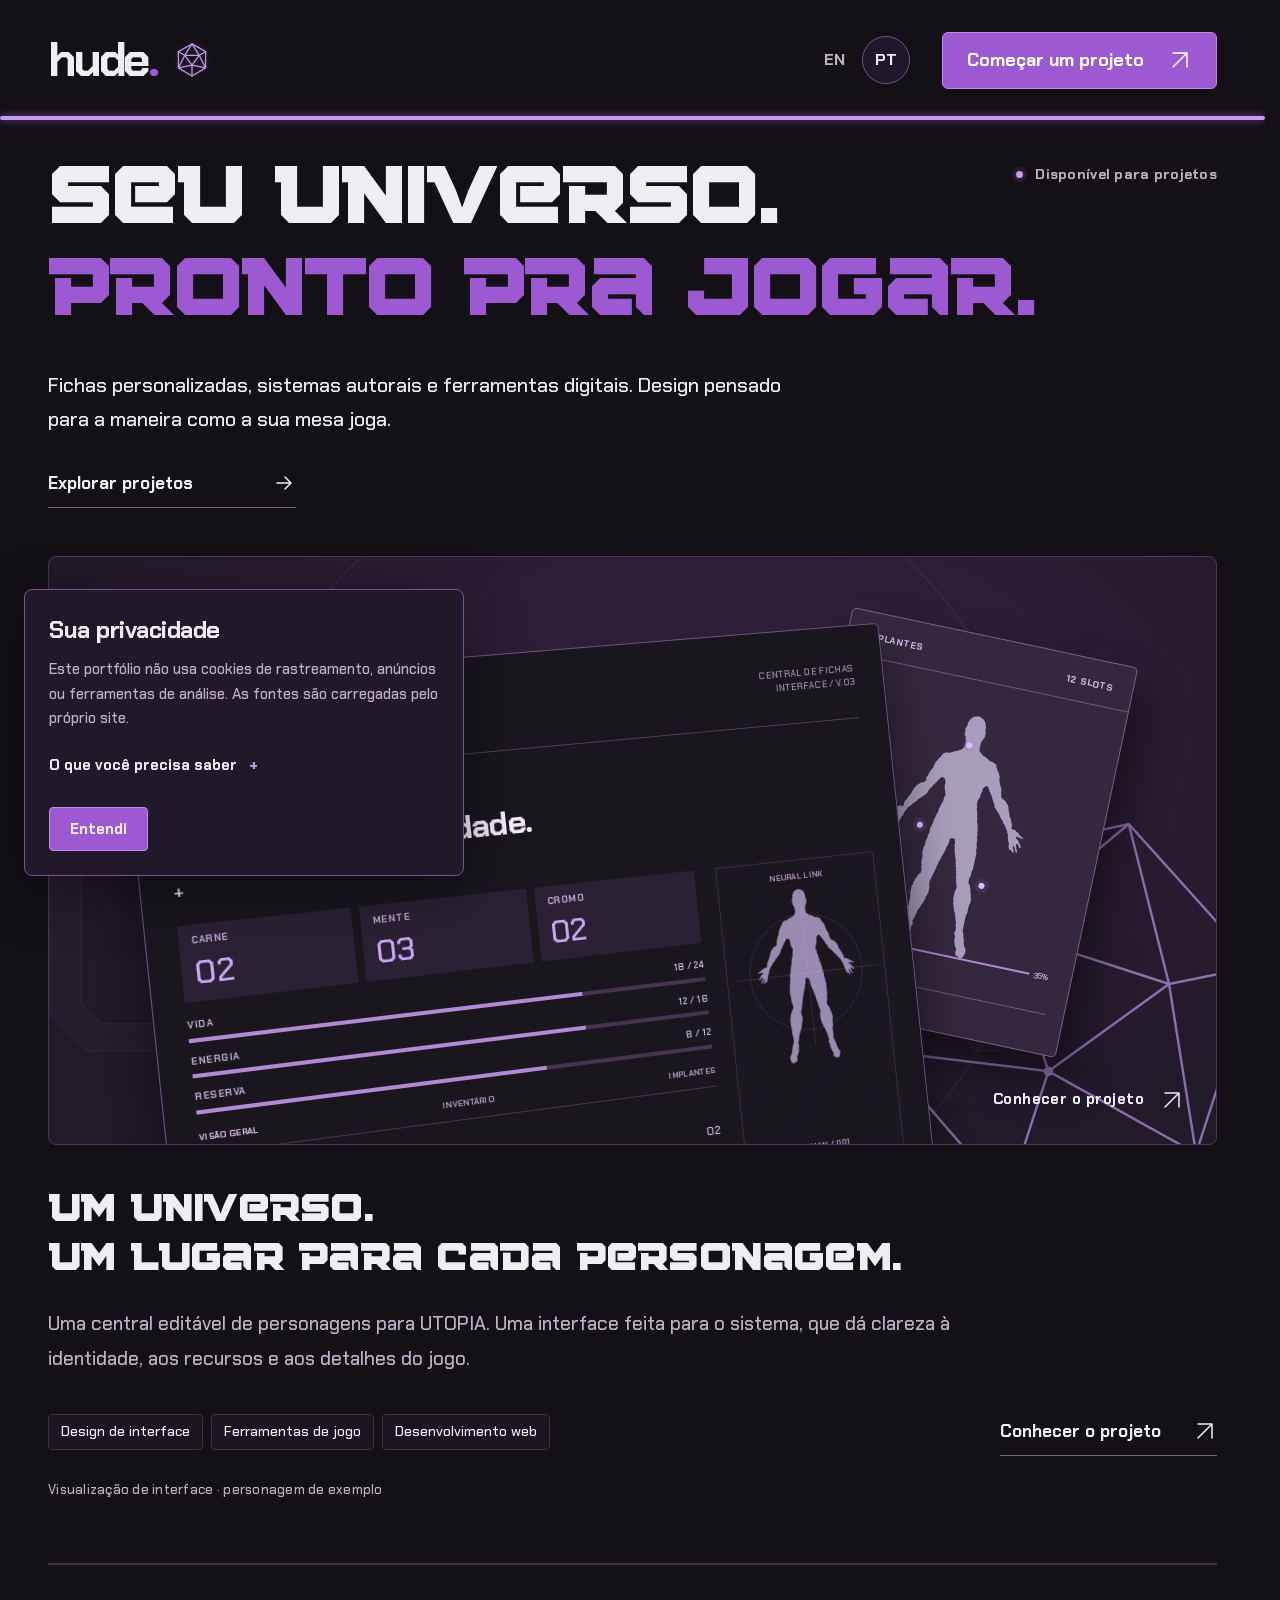
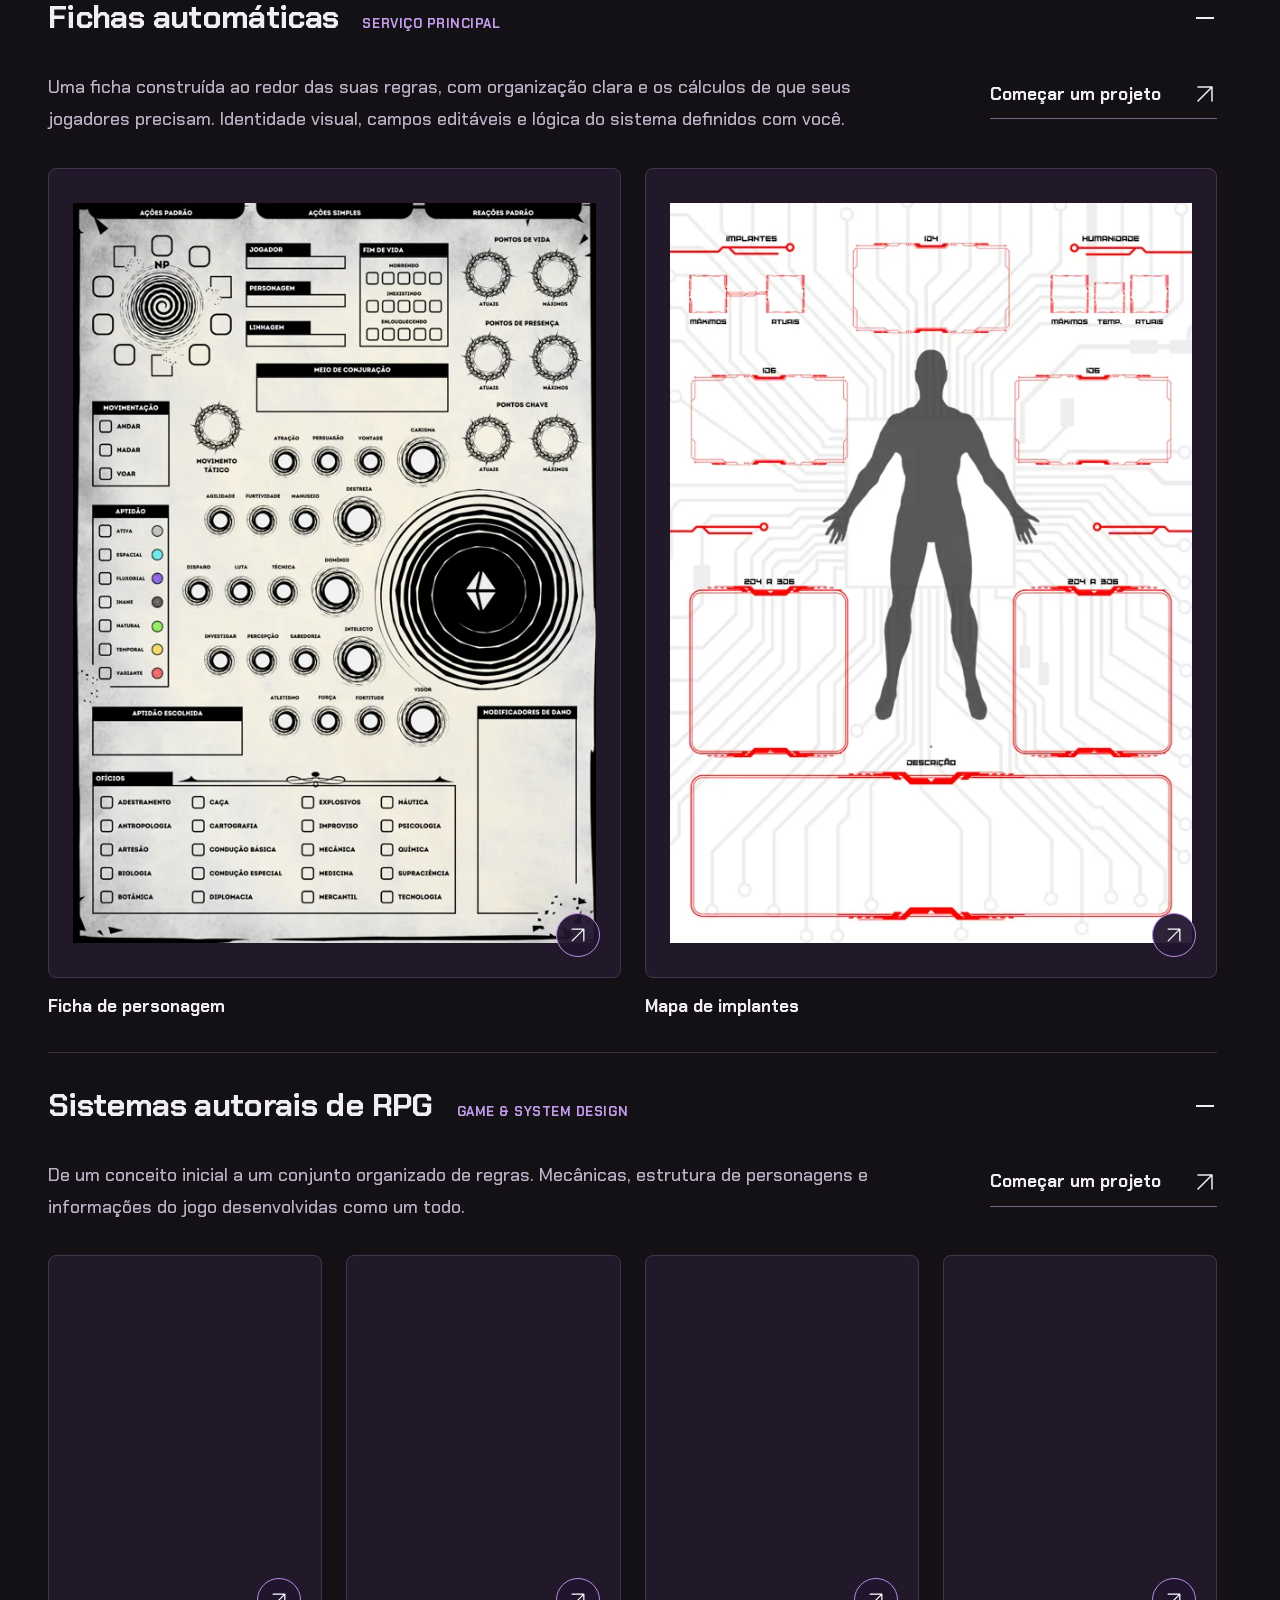
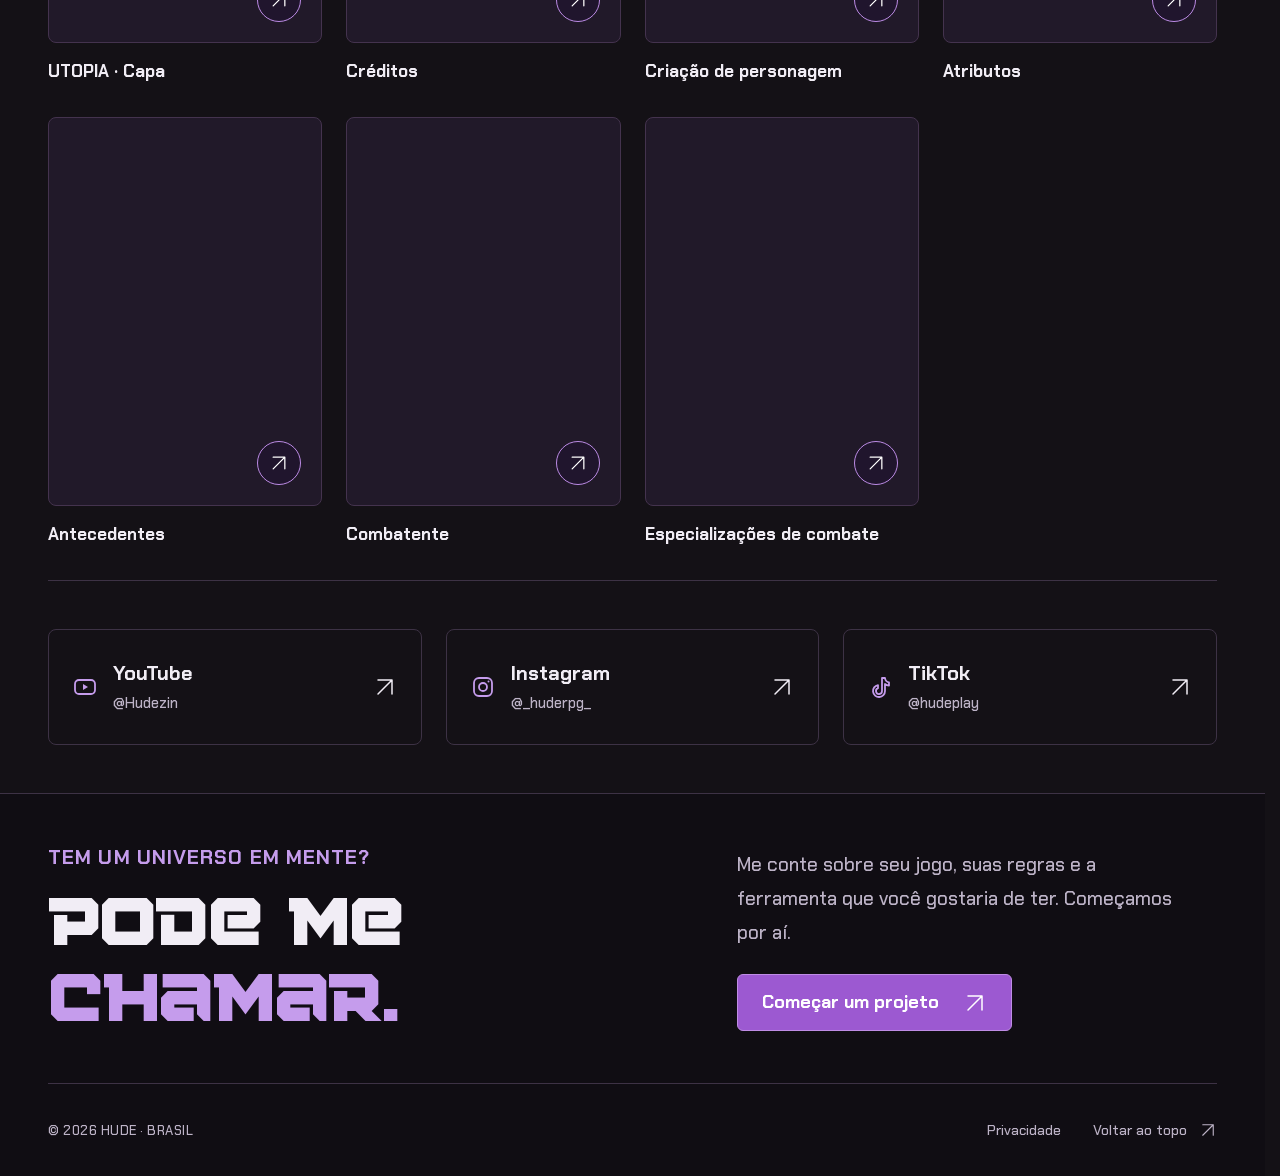
==== commit c5ebd7ec: "Move combat specializations to end of RPG systems gallery" ====
--- a/pt/index.html
+++ b/pt/index.html
@@ -10,6 +10,6 @@
 <div class="art-composition" aria-hidden="true"><div class="implant-card"><div class="implant-header mono"><span>IMPLANTES</span><span>12 SLOTS</span></div><img class="implant-body" src="../assets/body.svg" width="192" height="300" alt="" loading="lazy"><span class="map-point point-a"></span><span class="map-point point-b"></span><span class="map-point point-c"></span><div class="map-scale"><span>NEURAL</span><i></i><span>35%</span></div><div class="implant-bottom mono">BODY MAPPING / U.03</div></div>
 <div class="dossier"><div class="dossier-top"><strong>UTOPIA</strong><span class="mono">CENTRAL DE FICHAS<br>INTERFACE / V.03</span></div><div class="dossier-rule"></div><div class="dossier-identity"><span class="mono">PERSONAGEM / 01</span><h3>Sua próxima identidade.</h3><span class="identity-cross">+</span></div><div class="dossier-content"><div class="dossier-main"><div class="art-attributes mono"><div><span>CARNE</span><b>02</b></div><div><span>MENTE</span><b>03</b></div><div><span>CROMO</span><b>02</b></div></div><div class="art-resources mono"><div class="art-resource"><div><span>VIDA</span><b>18 / 24</b></div><i></i></div><div class="art-resource"><div><span>ENERGIA</span><b>12 / 16</b></div><i></i></div><div class="art-resource"><div><span>RESERVA</span><b>8 / 12</b></div><i></i></div></div><div class="art-tabs mono"><span>VISÃO GERAL</span><span>INVENTÁRIO</span><span>IMPLANTES</span></div><div class="art-skill"><span class="mono">PERÍCIAS</span><div><span>Atletismo</span><b>02</b></div><div><span>Percepção</span><b>03</b></div></div></div><div class="dossier-side"><span class="mono">NEURAL LINK</span><div class="side-crosshair"></div><img src="../assets/body.svg" width="140" height="240" alt="" loading="lazy"><span class="mono">HUMAN / 001</span></div></div><div class="dossier-bottom mono"><span>UTOPIA — BRASIL</span><span>CHARACTER / SYSTEM</span></div></div></div>
 <div class="stage-bottom mono"><span class="stage-open">Conhecer o projeto<svg class="icon-arrow" aria-hidden="true" width="24" height="24" viewBox="0 0 24 24" fill="none"><path d="M5 19 19 5M5 5h14v14" stroke="currentColor" stroke-width="1.5" stroke-linecap="round" stroke-linejoin="round"/></svg></span></div></a><article class="project-caption"><h2>Um universo.<br>Um lugar para cada personagem.</h2><p class="project-description">Uma central editável de personagens para UTOPIA. Uma interface feita para o sistema, que dá clareza à identidade, aos recursos e aos detalhes do jogo.</p><div class="project-meta"><div class="project-tags mono"><span>Design de interface</span><span>Ferramentas de jogo</span><span>Desenvolvimento web</span></div><a class="text-link" href="projects/utopia.html"><span>Conhecer o projeto</span><svg class="icon-arrow" aria-hidden="true" width="24" height="24" viewBox="0 0 24 24" fill="none"><path d="M5 19 19 5M5 5h14v14" stroke="currentColor" stroke-width="1.5" stroke-linecap="round" stroke-linejoin="round"/></svg></a></div><span class="project-disclosure mono">Visualização de interface · personagem de exemplo</span></article></section>
-<section class="services wrap" id="services"><div class="service-list"><details class="service-row" open><summary><span class="service-name"><span class="service-title">Fichas automáticas</span><small class="mono">SERVIÇO PRINCIPAL</small></span><span class="service-plus" aria-hidden="true"></span></summary><div class="service-body"><div class="service-intro"><p>Uma ficha construída ao redor das suas regras, com organização clara e os cálculos de que seus jogadores precisam. Identidade visual, campos editáveis e lógica do sistema definidos com você.</p><a class="text-link" href="mailto:huderpg@gmail.com" data-open-contact aria-haspopup="dialog" aria-controls="contact-dialog"><span>Começar um projeto</span><svg class="icon-arrow" aria-hidden="true" width="24" height="24" viewBox="0 0 24 24" fill="none"><path d="M5 19 19 5M5 5h14v14" stroke="currentColor" stroke-width="1.5" stroke-linecap="round" stroke-linejoin="round"/></svg></a></div><div class="portfolio-gallery gallery-sheets"><div class="gallery-grid"><figure class="gallery-card"><a href="../assets/gallery/ficha-personagem.webp" data-gallery="sheets" data-caption="Ficha de personagem" aria-label="Ficha de personagem — Clique para ampliar" aria-haspopup="dialog" aria-controls="image-dialog"><span class="gallery-preview"><img src="../assets/gallery/ficha-personagem-thumb.webp" width="1447" height="2048" alt="Ficha de personagem" loading="lazy" decoding="async"><span class="gallery-expand" aria-hidden="true"><svg class="icon-arrow" aria-hidden="true" width="24" height="24" viewBox="0 0 24 24" fill="none"><path d="M5 19 19 5M5 5h14v14" stroke="currentColor" stroke-width="1.5" stroke-linecap="round" stroke-linejoin="round"/></svg></span></span><span class="gallery-caption">Ficha de personagem</span></a></figure><figure class="gallery-card"><a href="../assets/gallery/mapa-implantes.webp" data-gallery="sheets" data-caption="Mapa de implantes" aria-label="Mapa de implantes — Clique para ampliar" aria-haspopup="dialog" aria-controls="image-dialog"><span class="gallery-preview"><img src="../assets/gallery/mapa-implantes-thumb.webp" width="1447" height="2048" alt="Mapa de implantes" loading="lazy" decoding="async"><span class="gallery-expand" aria-hidden="true"><svg class="icon-arrow" aria-hidden="true" width="24" height="24" viewBox="0 0 24 24" fill="none"><path d="M5 19 19 5M5 5h14v14" stroke="currentColor" stroke-width="1.5" stroke-linecap="round" stroke-linejoin="round"/></svg></span></span><span class="gallery-caption">Mapa de implantes</span></a></figure></div></div></div></details><details class="service-row" open><summary><span class="service-name"><span class="service-title">Sistemas autorais de RPG</span><small class="mono">GAME & SYSTEM DESIGN</small></span><span class="service-plus" aria-hidden="true"></span></summary><div class="service-body"><div class="service-intro"><p>De um conceito inicial a um conjunto organizado de regras. Mecânicas, estrutura de personagens e informações do jogo desenvolvidas como um todo.</p><a class="text-link" href="mailto:huderpg@gmail.com" data-open-contact aria-haspopup="dialog" aria-controls="contact-dialog"><span>Começar um projeto</span><svg class="icon-arrow" aria-hidden="true" width="24" height="24" viewBox="0 0 24 24" fill="none"><path d="M5 19 19 5M5 5h14v14" stroke="currentColor" stroke-width="1.5" stroke-linecap="round" stroke-linejoin="round"/></svg></a></div><div class="portfolio-gallery gallery-systems"><div class="gallery-grid"><figure class="gallery-card"><a href="../assets/gallery/especializacoes.webp" data-gallery="systems" data-caption="Especializações de combate" aria-label="Especializações de combate — Clique para ampliar" aria-haspopup="dialog" aria-controls="image-dialog"><span class="gallery-preview"><img src="../assets/gallery/especializacoes-thumb.webp" width="1447" height="2048" alt="Especializações de combate" loading="lazy" decoding="async"><span class="gallery-expand" aria-hidden="true"><svg class="icon-arrow" aria-hidden="true" width="24" height="24" viewBox="0 0 24 24" fill="none"><path d="M5 19 19 5M5 5h14v14" stroke="currentColor" stroke-width="1.5" stroke-linecap="round" stroke-linejoin="round"/></svg></span></span><span class="gallery-caption">Especializações de combate</span></a></figure><figure class="gallery-card"><a href="../assets/gallery/utopia-capa.webp" data-gallery="systems" data-caption="UTOPIA · Capa" aria-label="UTOPIA · Capa — Clique para ampliar" aria-haspopup="dialog" aria-controls="image-dialog"><span class="gallery-preview"><img src="../assets/gallery/utopia-capa-thumb.webp" width="1447" height="2048" alt="UTOPIA · Capa" loading="lazy" decoding="async"><span class="gallery-expand" aria-hidden="true"><svg class="icon-arrow" aria-hidden="true" width="24" height="24" viewBox="0 0 24 24" fill="none"><path d="M5 19 19 5M5 5h14v14" stroke="currentColor" stroke-width="1.5" stroke-linecap="round" stroke-linejoin="round"/></svg></span></span><span class="gallery-caption">UTOPIA · Capa</span></a></figure><figure class="gallery-card"><a href="../assets/gallery/utopia-creditos.webp" data-gallery="systems" data-caption="Créditos" aria-label="Créditos — Clique para ampliar" aria-haspopup="dialog" aria-controls="image-dialog"><span class="gallery-preview"><img src="../assets/gallery/utopia-creditos-thumb.webp" width="1447" height="2048" alt="Créditos" loading="lazy" decoding="async"><span class="gallery-expand" aria-hidden="true"><svg class="icon-arrow" aria-hidden="true" width="24" height="24" viewBox="0 0 24 24" fill="none"><path d="M5 19 19 5M5 5h14v14" stroke="currentColor" stroke-width="1.5" stroke-linecap="round" stroke-linejoin="round"/></svg></span></span><span class="gallery-caption">Créditos</span></a></figure><figure class="gallery-card"><a href="../assets/gallery/criacao-personagem.webp" data-gallery="systems" data-caption="Criação de personagem" aria-label="Criação de personagem — Clique para ampliar" aria-haspopup="dialog" aria-controls="image-dialog"><span class="gallery-preview"><img src="../assets/gallery/criacao-personagem-thumb.webp" width="1447" height="2048" alt="Criação de personagem" loading="lazy" decoding="async"><span class="gallery-expand" aria-hidden="true"><svg class="icon-arrow" aria-hidden="true" width="24" height="24" viewBox="0 0 24 24" fill="none"><path d="M5 19 19 5M5 5h14v14" stroke="currentColor" stroke-width="1.5" stroke-linecap="round" stroke-linejoin="round"/></svg></span></span><span class="gallery-caption">Criação de personagem</span></a></figure><figure class="gallery-card"><a href="../assets/gallery/atributos.webp" data-gallery="systems" data-caption="Atributos" aria-label="Atributos — Clique para ampliar" aria-haspopup="dialog" aria-controls="image-dialog"><span class="gallery-preview"><img src="../assets/gallery/atributos-thumb.webp" width="1447" height="2048" alt="Atributos" loading="lazy" decoding="async"><span class="gallery-expand" aria-hidden="true"><svg class="icon-arrow" aria-hidden="true" width="24" height="24" viewBox="0 0 24 24" fill="none"><path d="M5 19 19 5M5 5h14v14" stroke="currentColor" stroke-width="1.5" stroke-linecap="round" stroke-linejoin="round"/></svg></span></span><span class="gallery-caption">Atributos</span></a></figure><figure class="gallery-card"><a href="../assets/gallery/antecedentes.webp" data-gallery="systems" data-caption="Antecedentes" aria-label="Antecedentes — Clique para ampliar" aria-haspopup="dialog" aria-controls="image-dialog"><span class="gallery-preview"><img src="../assets/gallery/antecedentes-thumb.webp" width="1447" height="2048" alt="Antecedentes" loading="lazy" decoding="async"><span class="gallery-expand" aria-hidden="true"><svg class="icon-arrow" aria-hidden="true" width="24" height="24" viewBox="0 0 24 24" fill="none"><path d="M5 19 19 5M5 5h14v14" stroke="currentColor" stroke-width="1.5" stroke-linecap="round" stroke-linejoin="round"/></svg></span></span><span class="gallery-caption">Antecedentes</span></a></figure><figure class="gallery-card"><a href="../assets/gallery/combatente.webp" data-gallery="systems" data-caption="Combatente" aria-label="Combatente — Clique para ampliar" aria-haspopup="dialog" aria-controls="image-dialog"><span class="gallery-preview"><img src="../assets/gallery/combatente-thumb.webp" width="1447" height="2048" alt="Combatente" loading="lazy" decoding="async"><span class="gallery-expand" aria-hidden="true"><svg class="icon-arrow" aria-hidden="true" width="24" height="24" viewBox="0 0 24 24" fill="none"><path d="M5 19 19 5M5 5h14v14" stroke="currentColor" stroke-width="1.5" stroke-linecap="round" stroke-linejoin="round"/></svg></span></span><span class="gallery-caption">Combatente</span></a></figure></div></div></div></details></div></section>
+<section class="services wrap" id="services"><div class="service-list"><details class="service-row" open><summary><span class="service-name"><span class="service-title">Fichas automáticas</span><small class="mono">SERVIÇO PRINCIPAL</small></span><span class="service-plus" aria-hidden="true"></span></summary><div class="service-body"><div class="service-intro"><p>Uma ficha construída ao redor das suas regras, com organização clara e os cálculos de que seus jogadores precisam. Identidade visual, campos editáveis e lógica do sistema definidos com você.</p><a class="text-link" href="mailto:huderpg@gmail.com" data-open-contact aria-haspopup="dialog" aria-controls="contact-dialog"><span>Começar um projeto</span><svg class="icon-arrow" aria-hidden="true" width="24" height="24" viewBox="0 0 24 24" fill="none"><path d="M5 19 19 5M5 5h14v14" stroke="currentColor" stroke-width="1.5" stroke-linecap="round" stroke-linejoin="round"/></svg></a></div><div class="portfolio-gallery gallery-sheets"><div class="gallery-grid"><figure class="gallery-card"><a href="../assets/gallery/ficha-personagem.webp" data-gallery="sheets" data-caption="Ficha de personagem" aria-label="Ficha de personagem — Clique para ampliar" aria-haspopup="dialog" aria-controls="image-dialog"><span class="gallery-preview"><img src="../assets/gallery/ficha-personagem-thumb.webp" width="1447" height="2048" alt="Ficha de personagem" loading="lazy" decoding="async"><span class="gallery-expand" aria-hidden="true"><svg class="icon-arrow" aria-hidden="true" width="24" height="24" viewBox="0 0 24 24" fill="none"><path d="M5 19 19 5M5 5h14v14" stroke="currentColor" stroke-width="1.5" stroke-linecap="round" stroke-linejoin="round"/></svg></span></span><span class="gallery-caption">Ficha de personagem</span></a></figure><figure class="gallery-card"><a href="../assets/gallery/mapa-implantes.webp" data-gallery="sheets" data-caption="Mapa de implantes" aria-label="Mapa de implantes — Clique para ampliar" aria-haspopup="dialog" aria-controls="image-dialog"><span class="gallery-preview"><img src="../assets/gallery/mapa-implantes-thumb.webp" width="1447" height="2048" alt="Mapa de implantes" loading="lazy" decoding="async"><span class="gallery-expand" aria-hidden="true"><svg class="icon-arrow" aria-hidden="true" width="24" height="24" viewBox="0 0 24 24" fill="none"><path d="M5 19 19 5M5 5h14v14" stroke="currentColor" stroke-width="1.5" stroke-linecap="round" stroke-linejoin="round"/></svg></span></span><span class="gallery-caption">Mapa de implantes</span></a></figure></div></div></div></details><details class="service-row" open><summary><span class="service-name"><span class="service-title">Sistemas autorais de RPG</span><small class="mono">GAME & SYSTEM DESIGN</small></span><span class="service-plus" aria-hidden="true"></span></summary><div class="service-body"><div class="service-intro"><p>De um conceito inicial a um conjunto organizado de regras. Mecânicas, estrutura de personagens e informações do jogo desenvolvidas como um todo.</p><a class="text-link" href="mailto:huderpg@gmail.com" data-open-contact aria-haspopup="dialog" aria-controls="contact-dialog"><span>Começar um projeto</span><svg class="icon-arrow" aria-hidden="true" width="24" height="24" viewBox="0 0 24 24" fill="none"><path d="M5 19 19 5M5 5h14v14" stroke="currentColor" stroke-width="1.5" stroke-linecap="round" stroke-linejoin="round"/></svg></a></div><div class="portfolio-gallery gallery-systems"><div class="gallery-grid"><figure class="gallery-card"><a href="../assets/gallery/utopia-capa.webp" data-gallery="systems" data-caption="UTOPIA · Capa" aria-label="UTOPIA · Capa — Clique para ampliar" aria-haspopup="dialog" aria-controls="image-dialog"><span class="gallery-preview"><img src="../assets/gallery/utopia-capa-thumb.webp" width="1447" height="2048" alt="UTOPIA · Capa" loading="lazy" decoding="async"><span class="gallery-expand" aria-hidden="true"><svg class="icon-arrow" aria-hidden="true" width="24" height="24" viewBox="0 0 24 24" fill="none"><path d="M5 19 19 5M5 5h14v14" stroke="currentColor" stroke-width="1.5" stroke-linecap="round" stroke-linejoin="round"/></svg></span></span><span class="gallery-caption">UTOPIA · Capa</span></a></figure><figure class="gallery-card"><a href="../assets/gallery/utopia-creditos.webp" data-gallery="systems" data-caption="Créditos" aria-label="Créditos — Clique para ampliar" aria-haspopup="dialog" aria-controls="image-dialog"><span class="gallery-preview"><img src="../assets/gallery/utopia-creditos-thumb.webp" width="1447" height="2048" alt="Créditos" loading="lazy" decoding="async"><span class="gallery-expand" aria-hidden="true"><svg class="icon-arrow" aria-hidden="true" width="24" height="24" viewBox="0 0 24 24" fill="none"><path d="M5 19 19 5M5 5h14v14" stroke="currentColor" stroke-width="1.5" stroke-linecap="round" stroke-linejoin="round"/></svg></span></span><span class="gallery-caption">Créditos</span></a></figure><figure class="gallery-card"><a href="../assets/gallery/criacao-personagem.webp" data-gallery="systems" data-caption="Criação de personagem" aria-label="Criação de personagem — Clique para ampliar" aria-haspopup="dialog" aria-controls="image-dialog"><span class="gallery-preview"><img src="../assets/gallery/criacao-personagem-thumb.webp" width="1447" height="2048" alt="Criação de personagem" loading="lazy" decoding="async"><span class="gallery-expand" aria-hidden="true"><svg class="icon-arrow" aria-hidden="true" width="24" height="24" viewBox="0 0 24 24" fill="none"><path d="M5 19 19 5M5 5h14v14" stroke="currentColor" stroke-width="1.5" stroke-linecap="round" stroke-linejoin="round"/></svg></span></span><span class="gallery-caption">Criação de personagem</span></a></figure><figure class="gallery-card"><a href="../assets/gallery/atributos.webp" data-gallery="systems" data-caption="Atributos" aria-label="Atributos — Clique para ampliar" aria-haspopup="dialog" aria-controls="image-dialog"><span class="gallery-preview"><img src="../assets/gallery/atributos-thumb.webp" width="1447" height="2048" alt="Atributos" loading="lazy" decoding="async"><span class="gallery-expand" aria-hidden="true"><svg class="icon-arrow" aria-hidden="true" width="24" height="24" viewBox="0 0 24 24" fill="none"><path d="M5 19 19 5M5 5h14v14" stroke="currentColor" stroke-width="1.5" stroke-linecap="round" stroke-linejoin="round"/></svg></span></span><span class="gallery-caption">Atributos</span></a></figure><figure class="gallery-card"><a href="../assets/gallery/antecedentes.webp" data-gallery="systems" data-caption="Antecedentes" aria-label="Antecedentes — Clique para ampliar" aria-haspopup="dialog" aria-controls="image-dialog"><span class="gallery-preview"><img src="../assets/gallery/antecedentes-thumb.webp" width="1447" height="2048" alt="Antecedentes" loading="lazy" decoding="async"><span class="gallery-expand" aria-hidden="true"><svg class="icon-arrow" aria-hidden="true" width="24" height="24" viewBox="0 0 24 24" fill="none"><path d="M5 19 19 5M5 5h14v14" stroke="currentColor" stroke-width="1.5" stroke-linecap="round" stroke-linejoin="round"/></svg></span></span><span class="gallery-caption">Antecedentes</span></a></figure><figure class="gallery-card"><a href="../assets/gallery/combatente.webp" data-gallery="systems" data-caption="Combatente" aria-label="Combatente — Clique para ampliar" aria-haspopup="dialog" aria-controls="image-dialog"><span class="gallery-preview"><img src="../assets/gallery/combatente-thumb.webp" width="1447" height="2048" alt="Combatente" loading="lazy" decoding="async"><span class="gallery-expand" aria-hidden="true"><svg class="icon-arrow" aria-hidden="true" width="24" height="24" viewBox="0 0 24 24" fill="none"><path d="M5 19 19 5M5 5h14v14" stroke="currentColor" stroke-width="1.5" stroke-linecap="round" stroke-linejoin="round"/></svg></span></span><span class="gallery-caption">Combatente</span></a></figure><figure class="gallery-card"><a href="../assets/gallery/especializacoes.webp" data-gallery="systems" data-caption="Especializações de combate" aria-label="Especializações de combate — Clique para ampliar" aria-haspopup="dialog" aria-controls="image-dialog"><span class="gallery-preview"><img src="../assets/gallery/especializacoes-thumb.webp" width="1447" height="2048" alt="Especializações de combate" loading="lazy" decoding="async"><span class="gallery-expand" aria-hidden="true"><svg class="icon-arrow" aria-hidden="true" width="24" height="24" viewBox="0 0 24 24" fill="none"><path d="M5 19 19 5M5 5h14v14" stroke="currentColor" stroke-width="1.5" stroke-linecap="round" stroke-linejoin="round"/></svg></span></span><span class="gallery-caption">Especializações de combate</span></a></figure></div></div></div></details></div></section>
 <section class="profiles wrap" id="profiles"><nav class="profile-links" aria-label="Perfis sociais"><a href="https://www.youtube.com/@Hudezin" target="_blank" rel="noopener noreferrer"><span class="profile-label"><svg class="social-icon" viewBox="0 0 24 24" width="24" height="24" fill="none" stroke="currentColor" stroke-width="1.8" stroke-linecap="round" stroke-linejoin="round" aria-hidden="true"><rect x="2" y="5" width="20" height="14" rx="4"/><path d="m10 9 5 3-5 3Z" fill="currentColor" stroke="none"/></svg><span>YouTube<small>@Hudezin</small></span></span><svg class="icon-arrow" aria-hidden="true" width="24" height="24" viewBox="0 0 24 24" fill="none"><path d="M5 19 19 5M5 5h14v14" stroke="currentColor" stroke-width="1.5" stroke-linecap="round" stroke-linejoin="round"/></svg></a><a href="https://www.instagram.com/_huderpg_/" target="_blank" rel="noopener noreferrer"><span class="profile-label"><svg class="social-icon" viewBox="0 0 24 24" width="24" height="24" fill="none" stroke="currentColor" stroke-width="1.8" stroke-linecap="round" stroke-linejoin="round" aria-hidden="true"><rect x="3" y="3" width="18" height="18" rx="5"/><circle cx="12" cy="12" r="4"/><circle cx="17.5" cy="6.5" r="1" fill="currentColor" stroke="none"/></svg><span>Instagram<small>@_huderpg_</small></span></span><svg class="icon-arrow" aria-hidden="true" width="24" height="24" viewBox="0 0 24 24" fill="none"><path d="M5 19 19 5M5 5h14v14" stroke="currentColor" stroke-width="1.5" stroke-linecap="round" stroke-linejoin="round"/></svg></a><a href="https://www.tiktok.com/@hudeplay" target="_blank" rel="noopener noreferrer"><span class="profile-label"><svg class="social-icon" viewBox="0 0 24 24" width="24" height="24" fill="none" stroke="currentColor" stroke-width="1.8" stroke-linecap="round" stroke-linejoin="round" aria-hidden="true"><path d="M14 3h3c.3 2.4 1.7 4 4 4.5v3a9.7 9.7 0 0 1-4-1.6V16a6 6 0 1 1-7-5.9v3.1a3 3 0 1 0 4 2.8Z"/></svg><span>TikTok<small>@hudeplay</small></span></span><svg class="icon-arrow" aria-hidden="true" width="24" height="24" viewBox="0 0 24 24" fill="none"><path d="M5 19 19 5M5 5h14v14" stroke="currentColor" stroke-width="1.5" stroke-linecap="round" stroke-linejoin="round"/></svg></a></nav></section>
 </main><footer class="site-footer" id="contact"><div class="contact wrap"><div><p class="eyebrow">TEM UM UNIVERSO EM MENTE?</p><h2><span>Pode me</span><em>chamar.</em></h2></div><div class="contact-action"><p>Me conte sobre seu jogo, suas regras e a ferramenta que você gostaria de ter. Começamos por aí.</p><a class="nav-contact footer-contact" href="mailto:huderpg@gmail.com" data-open-contact aria-haspopup="dialog" aria-controls="contact-dialog"><span>Começar um projeto</span><svg class="icon-arrow" aria-hidden="true" width="24" height="24" viewBox="0 0 24 24" fill="none"><path d="M5 19 19 5M5 5h14v14" stroke="currentColor" stroke-width="1.5" stroke-linecap="round" stroke-linejoin="round"/></svg></a></div></div><div class="footer-bottom wrap"><span class="mono">© 2026 HUDE · BRASIL</span><a class="privacy-link" href="#privacy-notice" data-open-privacy>Privacidade</a><a href="#top">Voltar ao topo<svg class="icon-arrow" aria-hidden="true" width="24" height="24" viewBox="0 0 24 24" fill="none"><path d="M5 19 19 5M5 5h14v14" stroke="currentColor" stroke-width="1.5" stroke-linecap="round" stroke-linejoin="round"/></svg></a></div></footer><section class="privacy-notice" id="privacy-notice" role="region" aria-labelledby="privacy-title"><h2 id="privacy-title" tabindex="-1">Sua privacidade</h2><p>Este portfólio não usa cookies de rastreamento, anúncios ou ferramentas de análise. As fontes são carregadas pelo próprio site.</p><details><summary>O que você precisa saber</summary><p>A hospedagem no GitHub Pages registra endereços IP para segurança. Os dados digitados na demonstração ficam apenas na página e são apagados ao recarregar. Ao fechar este aviso, uma preferência é salva somente nesta sessão da aba, sem identificador de visitante. Links para redes sociais abrem serviços com políticas próprias. Evite inserir dados pessoais na demonstração.</p><a href="https://docs.github.com/en/site-policy/privacy-policies/github-general-privacy-statement" target="_blank" rel="noopener noreferrer">Privacidade do GitHub<svg class="icon-arrow" aria-hidden="true" width="24" height="24" viewBox="0 0 24 24" fill="none"><path d="M5 19 19 5M5 5h14v14" stroke="currentColor" stroke-width="1.5" stroke-linecap="round" stroke-linejoin="round"/></svg></a></details><button type="button" data-close-privacy hidden>Entendi</button></section><dialog class="contact-dialog" id="contact-dialog" aria-labelledby="contact-dialog-title" aria-describedby="contact-dialog-description"><button class="dialog-close" type="button" data-close-contact aria-label="Fechar contato">×</button><p class="eyebrow">PODE ME CHAMAR</p><h2 id="contact-dialog-title">Como prefere conversar?</h2><p id="contact-dialog-description">Escolha um canal e me conte sobre o seu projeto.</p><div class="contact-options"><a class="contact-option" href="mailto:huderpg@gmail.com"><svg class="social-icon" viewBox="0 0 24 24" width="24" height="24" fill="none" stroke="currentColor" stroke-width="1.8" stroke-linecap="round" stroke-linejoin="round" aria-hidden="true"><rect x="2" y="4" width="20" height="16" rx="3"/><path d="m3 6 9 7 9-7"/></svg><span><strong>E-mail</strong><small>huderpg@gmail.com</small></span><svg class="icon-arrow" aria-hidden="true" width="24" height="24" viewBox="0 0 24 24" fill="none"><path d="M5 19 19 5M5 5h14v14" stroke="currentColor" stroke-width="1.5" stroke-linecap="round" stroke-linejoin="round"/></svg></a><a class="contact-option" href="https://www.instagram.com/_huderpg_/" target="_blank" rel="noopener noreferrer"><svg class="social-icon" viewBox="0 0 24 24" width="24" height="24" fill="none" stroke="currentColor" stroke-width="1.8" stroke-linecap="round" stroke-linejoin="round" aria-hidden="true"><rect x="3" y="3" width="18" height="18" rx="5"/><circle cx="12" cy="12" r="4"/><circle cx="17.5" cy="6.5" r="1" fill="currentColor" stroke="none"/></svg><span><strong>Instagram</strong><small>@_huderpg_</small></span><svg class="icon-arrow" aria-hidden="true" width="24" height="24" viewBox="0 0 24 24" fill="none"><path d="M5 19 19 5M5 5h14v14" stroke="currentColor" stroke-width="1.5" stroke-linecap="round" stroke-linejoin="round"/></svg></a><a class="contact-option" href="https://www.tiktok.com/@hudeplay" target="_blank" rel="noopener noreferrer"><svg class="social-icon" viewBox="0 0 24 24" width="24" height="24" fill="none" stroke="currentColor" stroke-width="1.8" stroke-linecap="round" stroke-linejoin="round" aria-hidden="true"><path d="M14 3h3c.3 2.4 1.7 4 4 4.5v3a9.7 9.7 0 0 1-4-1.6V16a6 6 0 1 1-7-5.9v3.1a3 3 0 1 0 4 2.8Z"/></svg><span><strong>TikTok</strong><small>@hudeplay</small></span><svg class="icon-arrow" aria-hidden="true" width="24" height="24" viewBox="0 0 24 24" fill="none"><path d="M5 19 19 5M5 5h14v14" stroke="currentColor" stroke-width="1.5" stroke-linecap="round" stroke-linejoin="round"/></svg></a></div><button class="contact-mode" type="button" data-toggle-contact-focus aria-pressed="false" data-focus-label="Colocar em foco" data-dock-label="Deixar na lateral">Colocar em foco</button></dialog><dialog class="image-dialog" id="image-dialog" aria-label="Visualização da imagem"><div class="image-toolbar"><p id="image-caption" aria-live="polite"></p><button class="image-zoom" type="button" data-image-zoom aria-pressed="false">Zoom</button><button type="button" data-close-image aria-label="Fechar imagem">×</button></div><div class="image-canvas"><img id="image-full" alt=""></div><div class="image-navigation"><button type="button" data-image-prev aria-label="Imagem anterior">←</button><span id="image-count" aria-live="polite"></span><button type="button" data-image-next aria-label="Próxima imagem">→</button></div></dialog></body></html>
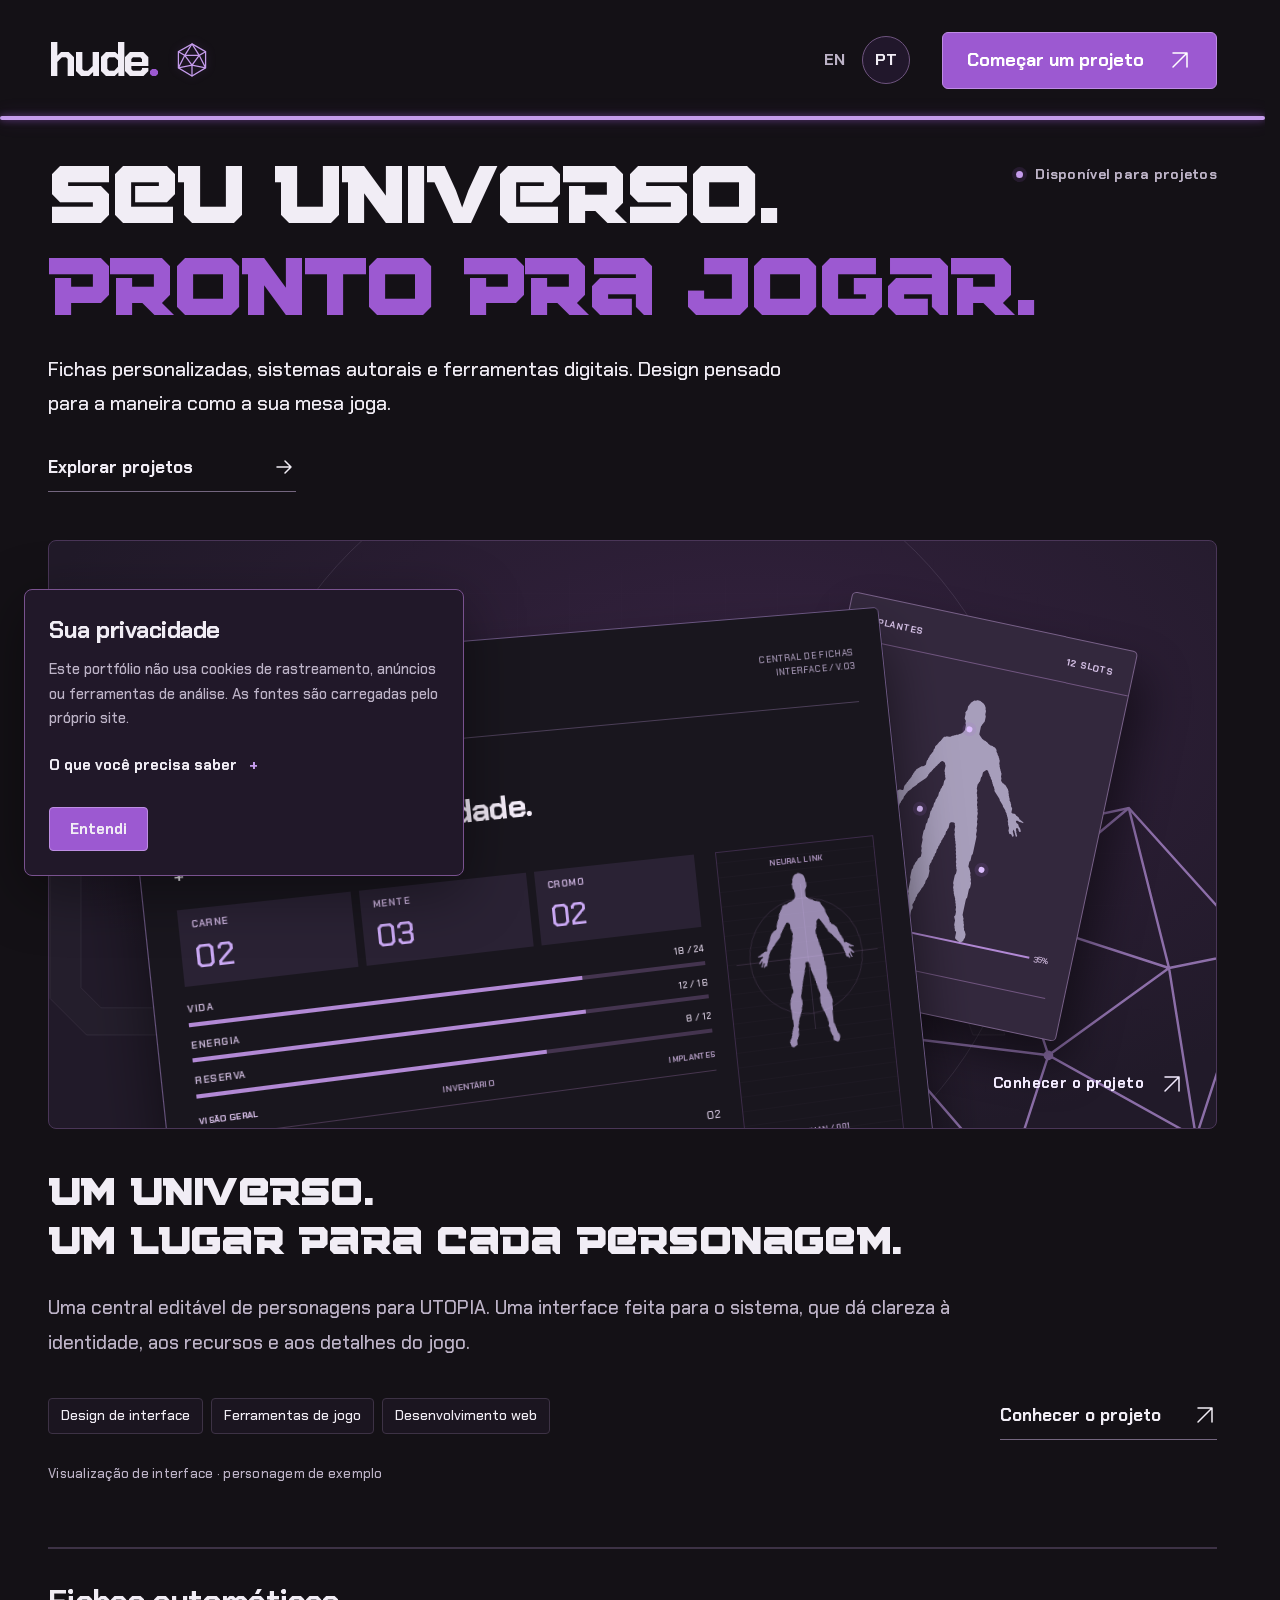
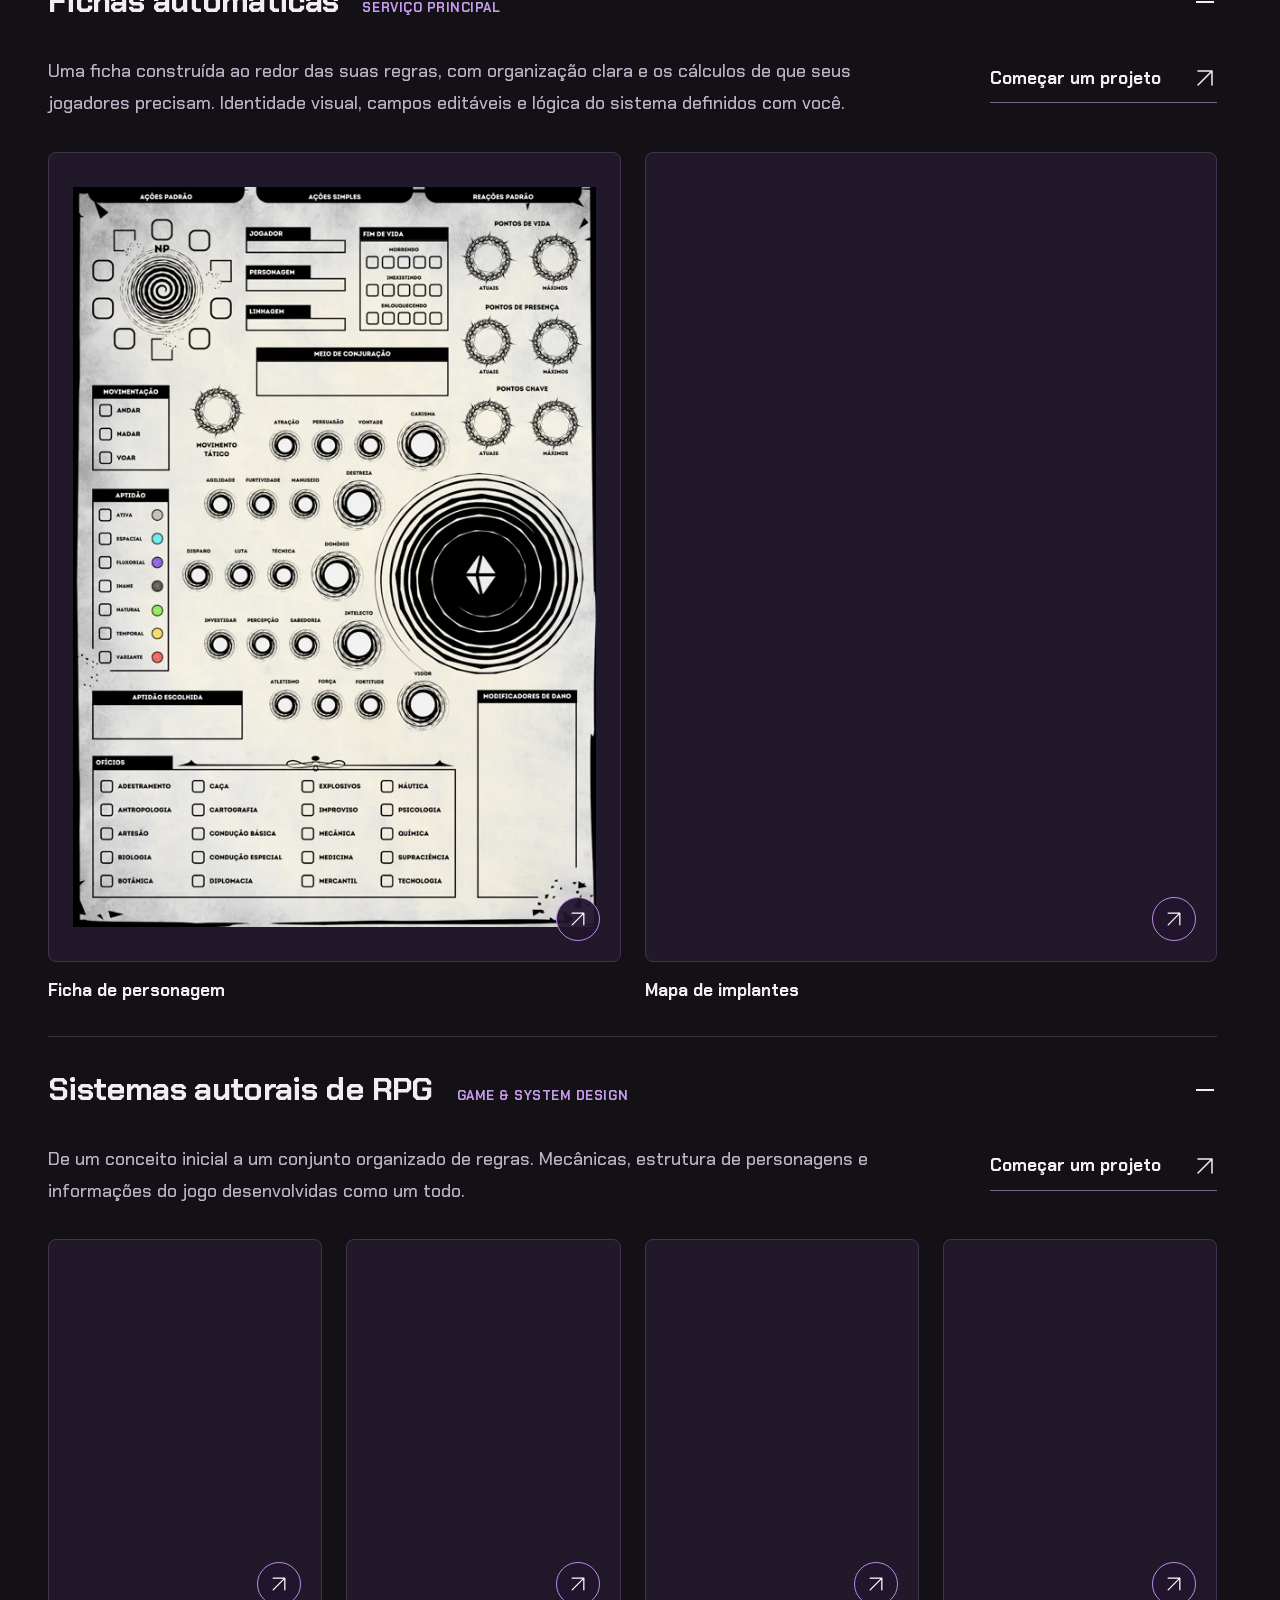
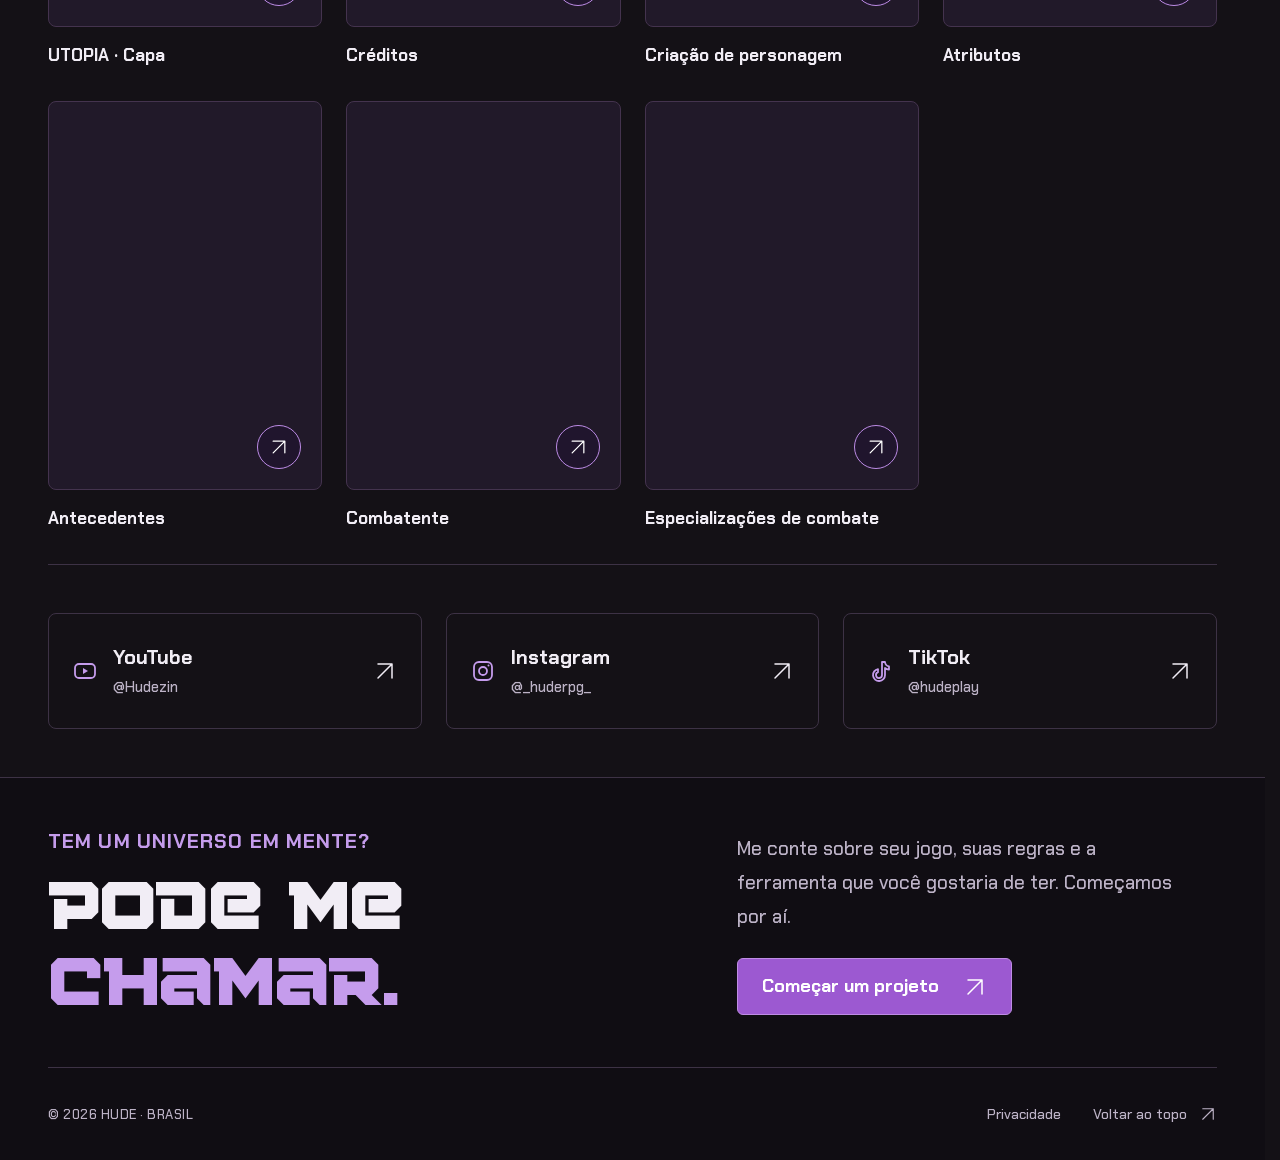
==== commit e8c5a3f6: "Add Discord contact and tighten hero introduction spacing" ====
--- a/pt/index.html
+++ b/pt/index.html
@@ -4,7 +4,7 @@
 <meta property="og:type" content="website"><meta property="og:title" content="Hude — Fichas Automáticas e Sistemas de RPG"><meta property="og:description" content="Fichas editáveis e automáticas de RPG, sistemas autorais e experiências digitais por Hude. Conheça UTOPIA e converse sobre seu projeto."><meta property="og:url" content="https://harley-aguilar.github.io/Huderpg/pt/">
 <link rel="icon" type="image/svg+xml" href="../assets/favicon.svg">
 
-<link rel="stylesheet" href="../assets/style.css?v=manifesto-removal-1"><script src="../assets/app.js?v=manifesto-removal-1" defer></script><script type="application/ld+json">{"@context": "https://schema.org", "@type": "Person", "name": "Harley Aguilar", "alternateName": "Hude", "url": "https://harley-aguilar.github.io/Huderpg/pt/", "sameAs": ["https://www.youtube.com/@Hudezin", "https://www.instagram.com/_huderpg_/", "https://www.tiktok.com/@hudeplay"]}</script></head><body><a class="skip" href="#main">Pular para o conteúdo</a><header class="site-header" id="top"><div class="nav wrap"><div class="brand-lockup"><a class="wordmark" href="index.html" aria-label="Hude — Home">hude<span class="logo-dot">.</span></a><span class="brand-die" aria-hidden="true"><svg class="die " aria-hidden="true" width="240" height="260" viewBox="0 0 240 260" fill="none"><path d="M120 9 222 68v121l-102 62L18 189V68L120 9Z"/><path d="m120 9 54 86 48-27M18 68l48 27 54-86M18 189l48-94h108l48 94M18 189l102-20 102 20M66 95l54 74 54-74M120 169v82"/><circle cx="120" cy="169" r="3" fill="currentColor" stroke="none"/></svg></span></div><nav class="languages" aria-label="Language / Idioma"><a href="../index.html" lang="en" hreflang="en">EN</a><a href="index.html" lang="pt" hreflang="pt" aria-current="page">PT</a></nav><a class="nav-contact" href="mailto:huderpg@gmail.com" data-open-contact aria-haspopup="dialog" aria-controls="contact-dialog"><span>Começar um projeto</span><svg class="icon-arrow" aria-hidden="true" width="24" height="24" viewBox="0 0 24 24" fill="none"><path d="M5 19 19 5M5 5h14v14" stroke="currentColor" stroke-width="1.5" stroke-linecap="round" stroke-linejoin="round"/></svg></a></div></header><main id="main">
+<link rel="stylesheet" href="../assets/style.css?v=discord-contact-1"><script src="../assets/app.js?v=discord-contact-1" defer></script><script type="application/ld+json">{"@context": "https://schema.org", "@type": "Person", "name": "Harley Aguilar", "alternateName": "Hude", "url": "https://harley-aguilar.github.io/Huderpg/pt/", "sameAs": ["https://www.youtube.com/@Hudezin", "https://www.instagram.com/_huderpg_/", "https://www.tiktok.com/@hudeplay"]}</script></head><body><a class="skip" href="#main">Pular para o conteúdo</a><header class="site-header" id="top"><div class="nav wrap"><div class="brand-lockup"><a class="wordmark" href="index.html" aria-label="Hude — Home">hude<span class="logo-dot">.</span></a><span class="brand-die" aria-hidden="true"><svg class="die " aria-hidden="true" width="240" height="260" viewBox="0 0 240 260" fill="none"><path d="M120 9 222 68v121l-102 62L18 189V68L120 9Z"/><path d="m120 9 54 86 48-27M18 68l48 27 54-86M18 189l48-94h108l48 94M18 189l102-20 102 20M66 95l54 74 54-74M120 169v82"/><circle cx="120" cy="169" r="3" fill="currentColor" stroke="none"/></svg></span></div><nav class="languages" aria-label="Language / Idioma"><a href="../index.html" lang="en" hreflang="en">EN</a><a href="index.html" lang="pt" hreflang="pt" aria-current="page">PT</a></nav><a class="nav-contact" href="mailto:huderpg@gmail.com" data-open-contact aria-haspopup="dialog" aria-controls="contact-dialog"><span>Começar um projeto</span><svg class="icon-arrow" aria-hidden="true" width="24" height="24" viewBox="0 0 24 24" fill="none"><path d="M5 19 19 5M5 5h14v14" stroke="currentColor" stroke-width="1.5" stroke-linecap="round" stroke-linejoin="round"/></svg></a></div></header><main id="main">
 <section class="hero wrap"><div class="hero-top mono"><span class="availability"><i></i>Disponível para projetos</span></div><div class="hero-grid"><h1>Seu universo.<br><em>Pronto pra jogar.</em></h1><div class="hero-intro"><p>Fichas personalizadas, sistemas autorais e ferramentas digitais. Design pensado para a maneira como a sua mesa joga.</p><a class="text-link" href="#work"><span>Explorar projetos</span><svg class="icon-arrow" aria-hidden="true" width="24" height="24" viewBox="0 0 24 24" fill="none"><path d="M5 12h14m-6-6 6 6-6 6" stroke="currentColor" stroke-width="1.5" stroke-linecap="round" stroke-linejoin="round"/></svg></a></div></div></section>
 <section class="selected-work wrap" id="work" aria-label="Projetos"><a class="project-stage" href="projects/utopia.html" aria-label="Explorar o case UTOPIA"><div class="art-background" aria-hidden="true"><div class="art-grid"></div><span class="art-word">UTOPIA</span><svg class="die art-die" aria-hidden="true" width="240" height="260" viewBox="0 0 240 260" fill="none"><path d="M120 9 222 68v121l-102 62L18 189V68L120 9Z"/><path d="m120 9 54 86 48-27M18 68l48 27 54-86M18 189l48-94h108l48 94M18 189l102-20 102 20M66 95l54 74 54-74M120 169v82"/><circle cx="120" cy="169" r="3" fill="currentColor" stroke="none"/></svg><div class="art-orbit orbit-one"></div><div class="art-orbit orbit-two"></div></div>
 <div class="art-composition" aria-hidden="true"><div class="implant-card"><div class="implant-header mono"><span>IMPLANTES</span><span>12 SLOTS</span></div><img class="implant-body" src="../assets/body.svg" width="192" height="300" alt="" loading="lazy"><span class="map-point point-a"></span><span class="map-point point-b"></span><span class="map-point point-c"></span><div class="map-scale"><span>NEURAL</span><i></i><span>35%</span></div><div class="implant-bottom mono">BODY MAPPING / U.03</div></div>
@@ -12,4 +12,4 @@
 <div class="stage-bottom mono"><span class="stage-open">Conhecer o projeto<svg class="icon-arrow" aria-hidden="true" width="24" height="24" viewBox="0 0 24 24" fill="none"><path d="M5 19 19 5M5 5h14v14" stroke="currentColor" stroke-width="1.5" stroke-linecap="round" stroke-linejoin="round"/></svg></span></div></a><article class="project-caption"><h2>Um universo.<br>Um lugar para cada personagem.</h2><p class="project-description">Uma central editável de personagens para UTOPIA. Uma interface feita para o sistema, que dá clareza à identidade, aos recursos e aos detalhes do jogo.</p><div class="project-meta"><div class="project-tags mono"><span>Design de interface</span><span>Ferramentas de jogo</span><span>Desenvolvimento web</span></div><a class="text-link" href="projects/utopia.html"><span>Conhecer o projeto</span><svg class="icon-arrow" aria-hidden="true" width="24" height="24" viewBox="0 0 24 24" fill="none"><path d="M5 19 19 5M5 5h14v14" stroke="currentColor" stroke-width="1.5" stroke-linecap="round" stroke-linejoin="round"/></svg></a></div><span class="project-disclosure mono">Visualização de interface · personagem de exemplo</span></article></section>
 <section class="services wrap" id="services"><div class="service-list"><details class="service-row" open><summary><span class="service-name"><span class="service-title">Fichas automáticas</span><small class="mono">SERVIÇO PRINCIPAL</small></span><span class="service-plus" aria-hidden="true"></span></summary><div class="service-body"><div class="service-intro"><p>Uma ficha construída ao redor das suas regras, com organização clara e os cálculos de que seus jogadores precisam. Identidade visual, campos editáveis e lógica do sistema definidos com você.</p><a class="text-link" href="mailto:huderpg@gmail.com" data-open-contact aria-haspopup="dialog" aria-controls="contact-dialog"><span>Começar um projeto</span><svg class="icon-arrow" aria-hidden="true" width="24" height="24" viewBox="0 0 24 24" fill="none"><path d="M5 19 19 5M5 5h14v14" stroke="currentColor" stroke-width="1.5" stroke-linecap="round" stroke-linejoin="round"/></svg></a></div><div class="portfolio-gallery gallery-sheets"><div class="gallery-grid"><figure class="gallery-card"><a href="../assets/gallery/ficha-personagem.webp" data-gallery="sheets" data-caption="Ficha de personagem" aria-label="Ficha de personagem — Clique para ampliar" aria-haspopup="dialog" aria-controls="image-dialog"><span class="gallery-preview"><img src="../assets/gallery/ficha-personagem-thumb.webp" width="1447" height="2048" alt="Ficha de personagem" loading="lazy" decoding="async"><span class="gallery-expand" aria-hidden="true"><svg class="icon-arrow" aria-hidden="true" width="24" height="24" viewBox="0 0 24 24" fill="none"><path d="M5 19 19 5M5 5h14v14" stroke="currentColor" stroke-width="1.5" stroke-linecap="round" stroke-linejoin="round"/></svg></span></span><span class="gallery-caption">Ficha de personagem</span></a></figure><figure class="gallery-card"><a href="../assets/gallery/mapa-implantes.webp" data-gallery="sheets" data-caption="Mapa de implantes" aria-label="Mapa de implantes — Clique para ampliar" aria-haspopup="dialog" aria-controls="image-dialog"><span class="gallery-preview"><img src="../assets/gallery/mapa-implantes-thumb.webp" width="1447" height="2048" alt="Mapa de implantes" loading="lazy" decoding="async"><span class="gallery-expand" aria-hidden="true"><svg class="icon-arrow" aria-hidden="true" width="24" height="24" viewBox="0 0 24 24" fill="none"><path d="M5 19 19 5M5 5h14v14" stroke="currentColor" stroke-width="1.5" stroke-linecap="round" stroke-linejoin="round"/></svg></span></span><span class="gallery-caption">Mapa de implantes</span></a></figure></div></div></div></details><details class="service-row" open><summary><span class="service-name"><span class="service-title">Sistemas autorais de RPG</span><small class="mono">GAME & SYSTEM DESIGN</small></span><span class="service-plus" aria-hidden="true"></span></summary><div class="service-body"><div class="service-intro"><p>De um conceito inicial a um conjunto organizado de regras. Mecânicas, estrutura de personagens e informações do jogo desenvolvidas como um todo.</p><a class="text-link" href="mailto:huderpg@gmail.com" data-open-contact aria-haspopup="dialog" aria-controls="contact-dialog"><span>Começar um projeto</span><svg class="icon-arrow" aria-hidden="true" width="24" height="24" viewBox="0 0 24 24" fill="none"><path d="M5 19 19 5M5 5h14v14" stroke="currentColor" stroke-width="1.5" stroke-linecap="round" stroke-linejoin="round"/></svg></a></div><div class="portfolio-gallery gallery-systems"><div class="gallery-grid"><figure class="gallery-card"><a href="../assets/gallery/utopia-capa.webp" data-gallery="systems" data-caption="UTOPIA · Capa" aria-label="UTOPIA · Capa — Clique para ampliar" aria-haspopup="dialog" aria-controls="image-dialog"><span class="gallery-preview"><img src="../assets/gallery/utopia-capa-thumb.webp" width="1447" height="2048" alt="UTOPIA · Capa" loading="lazy" decoding="async"><span class="gallery-expand" aria-hidden="true"><svg class="icon-arrow" aria-hidden="true" width="24" height="24" viewBox="0 0 24 24" fill="none"><path d="M5 19 19 5M5 5h14v14" stroke="currentColor" stroke-width="1.5" stroke-linecap="round" stroke-linejoin="round"/></svg></span></span><span class="gallery-caption">UTOPIA · Capa</span></a></figure><figure class="gallery-card"><a href="../assets/gallery/utopia-creditos.webp" data-gallery="systems" data-caption="Créditos" aria-label="Créditos — Clique para ampliar" aria-haspopup="dialog" aria-controls="image-dialog"><span class="gallery-preview"><img src="../assets/gallery/utopia-creditos-thumb.webp" width="1447" height="2048" alt="Créditos" loading="lazy" decoding="async"><span class="gallery-expand" aria-hidden="true"><svg class="icon-arrow" aria-hidden="true" width="24" height="24" viewBox="0 0 24 24" fill="none"><path d="M5 19 19 5M5 5h14v14" stroke="currentColor" stroke-width="1.5" stroke-linecap="round" stroke-linejoin="round"/></svg></span></span><span class="gallery-caption">Créditos</span></a></figure><figure class="gallery-card"><a href="../assets/gallery/criacao-personagem.webp" data-gallery="systems" data-caption="Criação de personagem" aria-label="Criação de personagem — Clique para ampliar" aria-haspopup="dialog" aria-controls="image-dialog"><span class="gallery-preview"><img src="../assets/gallery/criacao-personagem-thumb.webp" width="1447" height="2048" alt="Criação de personagem" loading="lazy" decoding="async"><span class="gallery-expand" aria-hidden="true"><svg class="icon-arrow" aria-hidden="true" width="24" height="24" viewBox="0 0 24 24" fill="none"><path d="M5 19 19 5M5 5h14v14" stroke="currentColor" stroke-width="1.5" stroke-linecap="round" stroke-linejoin="round"/></svg></span></span><span class="gallery-caption">Criação de personagem</span></a></figure><figure class="gallery-card"><a href="../assets/gallery/atributos.webp" data-gallery="systems" data-caption="Atributos" aria-label="Atributos — Clique para ampliar" aria-haspopup="dialog" aria-controls="image-dialog"><span class="gallery-preview"><img src="../assets/gallery/atributos-thumb.webp" width="1447" height="2048" alt="Atributos" loading="lazy" decoding="async"><span class="gallery-expand" aria-hidden="true"><svg class="icon-arrow" aria-hidden="true" width="24" height="24" viewBox="0 0 24 24" fill="none"><path d="M5 19 19 5M5 5h14v14" stroke="currentColor" stroke-width="1.5" stroke-linecap="round" stroke-linejoin="round"/></svg></span></span><span class="gallery-caption">Atributos</span></a></figure><figure class="gallery-card"><a href="../assets/gallery/antecedentes.webp" data-gallery="systems" data-caption="Antecedentes" aria-label="Antecedentes — Clique para ampliar" aria-haspopup="dialog" aria-controls="image-dialog"><span class="gallery-preview"><img src="../assets/gallery/antecedentes-thumb.webp" width="1447" height="2048" alt="Antecedentes" loading="lazy" decoding="async"><span class="gallery-expand" aria-hidden="true"><svg class="icon-arrow" aria-hidden="true" width="24" height="24" viewBox="0 0 24 24" fill="none"><path d="M5 19 19 5M5 5h14v14" stroke="currentColor" stroke-width="1.5" stroke-linecap="round" stroke-linejoin="round"/></svg></span></span><span class="gallery-caption">Antecedentes</span></a></figure><figure class="gallery-card"><a href="../assets/gallery/combatente.webp" data-gallery="systems" data-caption="Combatente" aria-label="Combatente — Clique para ampliar" aria-haspopup="dialog" aria-controls="image-dialog"><span class="gallery-preview"><img src="../assets/gallery/combatente-thumb.webp" width="1447" height="2048" alt="Combatente" loading="lazy" decoding="async"><span class="gallery-expand" aria-hidden="true"><svg class="icon-arrow" aria-hidden="true" width="24" height="24" viewBox="0 0 24 24" fill="none"><path d="M5 19 19 5M5 5h14v14" stroke="currentColor" stroke-width="1.5" stroke-linecap="round" stroke-linejoin="round"/></svg></span></span><span class="gallery-caption">Combatente</span></a></figure><figure class="gallery-card"><a href="../assets/gallery/especializacoes.webp" data-gallery="systems" data-caption="Especializações de combate" aria-label="Especializações de combate — Clique para ampliar" aria-haspopup="dialog" aria-controls="image-dialog"><span class="gallery-preview"><img src="../assets/gallery/especializacoes-thumb.webp" width="1447" height="2048" alt="Especializações de combate" loading="lazy" decoding="async"><span class="gallery-expand" aria-hidden="true"><svg class="icon-arrow" aria-hidden="true" width="24" height="24" viewBox="0 0 24 24" fill="none"><path d="M5 19 19 5M5 5h14v14" stroke="currentColor" stroke-width="1.5" stroke-linecap="round" stroke-linejoin="round"/></svg></span></span><span class="gallery-caption">Especializações de combate</span></a></figure></div></div></div></details></div></section>
 <section class="profiles wrap" id="profiles"><nav class="profile-links" aria-label="Perfis sociais"><a href="https://www.youtube.com/@Hudezin" target="_blank" rel="noopener noreferrer"><span class="profile-label"><svg class="social-icon" viewBox="0 0 24 24" width="24" height="24" fill="none" stroke="currentColor" stroke-width="1.8" stroke-linecap="round" stroke-linejoin="round" aria-hidden="true"><rect x="2" y="5" width="20" height="14" rx="4"/><path d="m10 9 5 3-5 3Z" fill="currentColor" stroke="none"/></svg><span>YouTube<small>@Hudezin</small></span></span><svg class="icon-arrow" aria-hidden="true" width="24" height="24" viewBox="0 0 24 24" fill="none"><path d="M5 19 19 5M5 5h14v14" stroke="currentColor" stroke-width="1.5" stroke-linecap="round" stroke-linejoin="round"/></svg></a><a href="https://www.instagram.com/_huderpg_/" target="_blank" rel="noopener noreferrer"><span class="profile-label"><svg class="social-icon" viewBox="0 0 24 24" width="24" height="24" fill="none" stroke="currentColor" stroke-width="1.8" stroke-linecap="round" stroke-linejoin="round" aria-hidden="true"><rect x="3" y="3" width="18" height="18" rx="5"/><circle cx="12" cy="12" r="4"/><circle cx="17.5" cy="6.5" r="1" fill="currentColor" stroke="none"/></svg><span>Instagram<small>@_huderpg_</small></span></span><svg class="icon-arrow" aria-hidden="true" width="24" height="24" viewBox="0 0 24 24" fill="none"><path d="M5 19 19 5M5 5h14v14" stroke="currentColor" stroke-width="1.5" stroke-linecap="round" stroke-linejoin="round"/></svg></a><a href="https://www.tiktok.com/@hudeplay" target="_blank" rel="noopener noreferrer"><span class="profile-label"><svg class="social-icon" viewBox="0 0 24 24" width="24" height="24" fill="none" stroke="currentColor" stroke-width="1.8" stroke-linecap="round" stroke-linejoin="round" aria-hidden="true"><path d="M14 3h3c.3 2.4 1.7 4 4 4.5v3a9.7 9.7 0 0 1-4-1.6V16a6 6 0 1 1-7-5.9v3.1a3 3 0 1 0 4 2.8Z"/></svg><span>TikTok<small>@hudeplay</small></span></span><svg class="icon-arrow" aria-hidden="true" width="24" height="24" viewBox="0 0 24 24" fill="none"><path d="M5 19 19 5M5 5h14v14" stroke="currentColor" stroke-width="1.5" stroke-linecap="round" stroke-linejoin="round"/></svg></a></nav></section>
-</main><footer class="site-footer" id="contact"><div class="contact wrap"><div><p class="eyebrow">TEM UM UNIVERSO EM MENTE?</p><h2><span>Pode me</span><em>chamar.</em></h2></div><div class="contact-action"><p>Me conte sobre seu jogo, suas regras e a ferramenta que você gostaria de ter. Começamos por aí.</p><a class="nav-contact footer-contact" href="mailto:huderpg@gmail.com" data-open-contact aria-haspopup="dialog" aria-controls="contact-dialog"><span>Começar um projeto</span><svg class="icon-arrow" aria-hidden="true" width="24" height="24" viewBox="0 0 24 24" fill="none"><path d="M5 19 19 5M5 5h14v14" stroke="currentColor" stroke-width="1.5" stroke-linecap="round" stroke-linejoin="round"/></svg></a></div></div><div class="footer-bottom wrap"><span class="mono">© 2026 HUDE · BRASIL</span><a class="privacy-link" href="#privacy-notice" data-open-privacy>Privacidade</a><a href="#top">Voltar ao topo<svg class="icon-arrow" aria-hidden="true" width="24" height="24" viewBox="0 0 24 24" fill="none"><path d="M5 19 19 5M5 5h14v14" stroke="currentColor" stroke-width="1.5" stroke-linecap="round" stroke-linejoin="round"/></svg></a></div></footer><section class="privacy-notice" id="privacy-notice" role="region" aria-labelledby="privacy-title"><h2 id="privacy-title" tabindex="-1">Sua privacidade</h2><p>Este portfólio não usa cookies de rastreamento, anúncios ou ferramentas de análise. As fontes são carregadas pelo próprio site.</p><details><summary>O que você precisa saber</summary><p>A hospedagem no GitHub Pages registra endereços IP para segurança. Os dados digitados na demonstração ficam apenas na página e são apagados ao recarregar. Ao fechar este aviso, uma preferência é salva somente nesta sessão da aba, sem identificador de visitante. Links para redes sociais abrem serviços com políticas próprias. Evite inserir dados pessoais na demonstração.</p><a href="https://docs.github.com/en/site-policy/privacy-policies/github-general-privacy-statement" target="_blank" rel="noopener noreferrer">Privacidade do GitHub<svg class="icon-arrow" aria-hidden="true" width="24" height="24" viewBox="0 0 24 24" fill="none"><path d="M5 19 19 5M5 5h14v14" stroke="currentColor" stroke-width="1.5" stroke-linecap="round" stroke-linejoin="round"/></svg></a></details><button type="button" data-close-privacy hidden>Entendi</button></section><dialog class="contact-dialog" id="contact-dialog" aria-labelledby="contact-dialog-title" aria-describedby="contact-dialog-description"><button class="dialog-close" type="button" data-close-contact aria-label="Fechar contato">×</button><p class="eyebrow">PODE ME CHAMAR</p><h2 id="contact-dialog-title">Como prefere conversar?</h2><p id="contact-dialog-description">Escolha um canal e me conte sobre o seu projeto.</p><div class="contact-options"><a class="contact-option" href="mailto:huderpg@gmail.com"><svg class="social-icon" viewBox="0 0 24 24" width="24" height="24" fill="none" stroke="currentColor" stroke-width="1.8" stroke-linecap="round" stroke-linejoin="round" aria-hidden="true"><rect x="2" y="4" width="20" height="16" rx="3"/><path d="m3 6 9 7 9-7"/></svg><span><strong>E-mail</strong><small>huderpg@gmail.com</small></span><svg class="icon-arrow" aria-hidden="true" width="24" height="24" viewBox="0 0 24 24" fill="none"><path d="M5 19 19 5M5 5h14v14" stroke="currentColor" stroke-width="1.5" stroke-linecap="round" stroke-linejoin="round"/></svg></a><a class="contact-option" href="https://www.instagram.com/_huderpg_/" target="_blank" rel="noopener noreferrer"><svg class="social-icon" viewBox="0 0 24 24" width="24" height="24" fill="none" stroke="currentColor" stroke-width="1.8" stroke-linecap="round" stroke-linejoin="round" aria-hidden="true"><rect x="3" y="3" width="18" height="18" rx="5"/><circle cx="12" cy="12" r="4"/><circle cx="17.5" cy="6.5" r="1" fill="currentColor" stroke="none"/></svg><span><strong>Instagram</strong><small>@_huderpg_</small></span><svg class="icon-arrow" aria-hidden="true" width="24" height="24" viewBox="0 0 24 24" fill="none"><path d="M5 19 19 5M5 5h14v14" stroke="currentColor" stroke-width="1.5" stroke-linecap="round" stroke-linejoin="round"/></svg></a><a class="contact-option" href="https://www.tiktok.com/@hudeplay" target="_blank" rel="noopener noreferrer"><svg class="social-icon" viewBox="0 0 24 24" width="24" height="24" fill="none" stroke="currentColor" stroke-width="1.8" stroke-linecap="round" stroke-linejoin="round" aria-hidden="true"><path d="M14 3h3c.3 2.4 1.7 4 4 4.5v3a9.7 9.7 0 0 1-4-1.6V16a6 6 0 1 1-7-5.9v3.1a3 3 0 1 0 4 2.8Z"/></svg><span><strong>TikTok</strong><small>@hudeplay</small></span><svg class="icon-arrow" aria-hidden="true" width="24" height="24" viewBox="0 0 24 24" fill="none"><path d="M5 19 19 5M5 5h14v14" stroke="currentColor" stroke-width="1.5" stroke-linecap="round" stroke-linejoin="round"/></svg></a></div><button class="contact-mode" type="button" data-toggle-contact-focus aria-pressed="false" data-focus-label="Colocar em foco" data-dock-label="Deixar na lateral">Colocar em foco</button></dialog><dialog class="image-dialog" id="image-dialog" aria-label="Visualização da imagem"><div class="image-toolbar"><p id="image-caption" aria-live="polite"></p><button class="image-zoom" type="button" data-image-zoom aria-pressed="false">Zoom</button><button type="button" data-close-image aria-label="Fechar imagem">×</button></div><div class="image-canvas"><img id="image-full" alt=""></div><div class="image-navigation"><button type="button" data-image-prev aria-label="Imagem anterior">←</button><span id="image-count" aria-live="polite"></span><button type="button" data-image-next aria-label="Próxima imagem">→</button></div></dialog></body></html>+</main><footer class="site-footer" id="contact"><div class="contact wrap"><div><p class="eyebrow">TEM UM UNIVERSO EM MENTE?</p><h2><span>Pode me</span><em>chamar.</em></h2></div><div class="contact-action"><p>Me conte sobre seu jogo, suas regras e a ferramenta que você gostaria de ter. Começamos por aí.</p><a class="nav-contact footer-contact" href="mailto:huderpg@gmail.com" data-open-contact aria-haspopup="dialog" aria-controls="contact-dialog"><span>Começar um projeto</span><svg class="icon-arrow" aria-hidden="true" width="24" height="24" viewBox="0 0 24 24" fill="none"><path d="M5 19 19 5M5 5h14v14" stroke="currentColor" stroke-width="1.5" stroke-linecap="round" stroke-linejoin="round"/></svg></a></div></div><div class="footer-bottom wrap"><span class="mono">© 2026 HUDE · BRASIL</span><a class="privacy-link" href="#privacy-notice" data-open-privacy>Privacidade</a><a href="#top">Voltar ao topo<svg class="icon-arrow" aria-hidden="true" width="24" height="24" viewBox="0 0 24 24" fill="none"><path d="M5 19 19 5M5 5h14v14" stroke="currentColor" stroke-width="1.5" stroke-linecap="round" stroke-linejoin="round"/></svg></a></div></footer><section class="privacy-notice" id="privacy-notice" role="region" aria-labelledby="privacy-title"><h2 id="privacy-title" tabindex="-1">Sua privacidade</h2><p>Este portfólio não usa cookies de rastreamento, anúncios ou ferramentas de análise. As fontes são carregadas pelo próprio site.</p><details><summary>O que você precisa saber</summary><p>A hospedagem no GitHub Pages registra endereços IP para segurança. Os dados digitados na demonstração ficam apenas na página e são apagados ao recarregar. Ao fechar este aviso, uma preferência é salva somente nesta sessão da aba, sem identificador de visitante. Links para redes sociais abrem serviços com políticas próprias. Evite inserir dados pessoais na demonstração.</p><a href="https://docs.github.com/en/site-policy/privacy-policies/github-general-privacy-statement" target="_blank" rel="noopener noreferrer">Privacidade do GitHub<svg class="icon-arrow" aria-hidden="true" width="24" height="24" viewBox="0 0 24 24" fill="none"><path d="M5 19 19 5M5 5h14v14" stroke="currentColor" stroke-width="1.5" stroke-linecap="round" stroke-linejoin="round"/></svg></a></details><button type="button" data-close-privacy hidden>Entendi</button></section><dialog class="contact-dialog" id="contact-dialog" aria-labelledby="contact-dialog-title" aria-describedby="contact-dialog-description"><button class="dialog-close" type="button" data-close-contact aria-label="Fechar contato">×</button><p class="eyebrow">PODE ME CHAMAR</p><h2 id="contact-dialog-title">Como prefere conversar?</h2><p id="contact-dialog-description">Escolha um canal e me conte sobre o seu projeto.</p><div class="contact-options"><a class="contact-option" href="mailto:huderpg@gmail.com"><svg class="social-icon" viewBox="0 0 24 24" width="24" height="24" fill="none" stroke="currentColor" stroke-width="1.8" stroke-linecap="round" stroke-linejoin="round" aria-hidden="true"><rect x="2" y="4" width="20" height="16" rx="3"/><path d="m3 6 9 7 9-7"/></svg><span><strong>E-mail</strong><small>huderpg@gmail.com</small></span><svg class="icon-arrow" aria-hidden="true" width="24" height="24" viewBox="0 0 24 24" fill="none"><path d="M5 19 19 5M5 5h14v14" stroke="currentColor" stroke-width="1.5" stroke-linecap="round" stroke-linejoin="round"/></svg></a><a class="contact-option" href="https://www.instagram.com/_huderpg_/" target="_blank" rel="noopener noreferrer"><svg class="social-icon" viewBox="0 0 24 24" width="24" height="24" fill="none" stroke="currentColor" stroke-width="1.8" stroke-linecap="round" stroke-linejoin="round" aria-hidden="true"><rect x="3" y="3" width="18" height="18" rx="5"/><circle cx="12" cy="12" r="4"/><circle cx="17.5" cy="6.5" r="1" fill="currentColor" stroke="none"/></svg><span><strong>Instagram</strong><small>@_huderpg_</small></span><svg class="icon-arrow" aria-hidden="true" width="24" height="24" viewBox="0 0 24 24" fill="none"><path d="M5 19 19 5M5 5h14v14" stroke="currentColor" stroke-width="1.5" stroke-linecap="round" stroke-linejoin="round"/></svg></a><a class="contact-option" href="https://www.tiktok.com/@hudeplay" target="_blank" rel="noopener noreferrer"><svg class="social-icon" viewBox="0 0 24 24" width="24" height="24" fill="none" stroke="currentColor" stroke-width="1.8" stroke-linecap="round" stroke-linejoin="round" aria-hidden="true"><path d="M14 3h3c.3 2.4 1.7 4 4 4.5v3a9.7 9.7 0 0 1-4-1.6V16a6 6 0 1 1-7-5.9v3.1a3 3 0 1 0 4 2.8Z"/></svg><span><strong>TikTok</strong><small>@hudeplay</small></span><svg class="icon-arrow" aria-hidden="true" width="24" height="24" viewBox="0 0 24 24" fill="none"><path d="M5 19 19 5M5 5h14v14" stroke="currentColor" stroke-width="1.5" stroke-linecap="round" stroke-linejoin="round"/></svg></a><a class="contact-option" href="https://discord.com/users/430844973584482304" target="_blank" rel="noopener noreferrer"><svg class="social-icon" viewBox="0 0 24 24" width="24" height="24" fill="none" stroke="currentColor" stroke-width="1.8" stroke-linecap="round" stroke-linejoin="round" aria-hidden="true"><path d="M8 4.5 5.5 5.3C3.5 8.3 2.5 12 3 16.5L7 19l1.3-2M16 4.5l2.5.8c2 3 3 6.7 2.5 11.2L17 19l-1.3-2M8 6.5a16 16 0 0 1 8 0M7 15.5a12 12 0 0 0 10 0"/><circle cx="8.5" cy="11.5" r="1.3"/><circle cx="15.5" cy="11.5" r="1.3"/></svg><span><strong>Discord</strong><small>Abrir perfil</small></span><svg class="icon-arrow" aria-hidden="true" width="24" height="24" viewBox="0 0 24 24" fill="none"><path d="M5 19 19 5M5 5h14v14" stroke="currentColor" stroke-width="1.5" stroke-linecap="round" stroke-linejoin="round"/></svg></a></div><button class="contact-mode" type="button" data-toggle-contact-focus aria-pressed="false" data-focus-label="Colocar em foco" data-dock-label="Deixar na lateral">Colocar em foco</button></dialog><dialog class="image-dialog" id="image-dialog" aria-label="Visualização da imagem"><div class="image-toolbar"><p id="image-caption" aria-live="polite"></p><button class="image-zoom" type="button" data-image-zoom aria-pressed="false">Zoom</button><button type="button" data-close-image aria-label="Fechar imagem">×</button></div><div class="image-canvas"><img id="image-full" alt=""></div><div class="image-navigation"><button type="button" data-image-prev aria-label="Imagem anterior">←</button><span id="image-count" aria-live="polite"></span><button type="button" data-image-next aria-label="Próxima imagem">→</button></div></dialog></body></html>
--- a/assets/style.css
+++ b/assets/style.css
@@ -5,7 +5,7 @@
 :root{color-scheme:dark;--paper:#141116;--night:#100d13;--surface:#1d1723;--ink:#f1edf5;--muted:#bdb3c7;--rule:#3d3245;--rust:#9c59d1;--violet:#c59cec;--sans:'Chakra Petch',Arial,sans-serif;--mono:var(--sans);--display:'Squartiqa',var(--sans);--max:1248px;--gutter:48px;--section:88px;--gap:32px;--radius:8px}
 *{box-sizing:border-box}html{scroll-behavior:smooth;scroll-padding-top:32px;scrollbar-gutter:stable}body{margin:0;background:var(--paper);color:var(--ink);font:500 18px/1.65 var(--sans);-webkit-font-smoothing:antialiased}body:has(dialog:modal){overflow:hidden}::selection{background:var(--rust);color:#fff}h1,h2,h3,p,figure,dl,dd{margin:0}h1,h2,h3{font-family:var(--display);font-weight:400;letter-spacing:-.02em;line-height:1.25;text-wrap:balance}em{font:inherit;font-style:normal;color:var(--violet)}a{color:inherit;text-decoration:none}button,input,select{font:inherit}button,summary{cursor:pointer}button,a,input,select,summary{-webkit-tap-highlight-color:transparent;outline-offset:5px}button{color:inherit}a:focus-visible,button:focus-visible,input:focus-visible,select:focus-visible,summary:focus-visible{outline:2px solid var(--violet)}img{display:block;max-width:100%;height:auto}svg{display:block;flex-shrink:0}.wrap{width:min(var(--max),calc(100% - 2*var(--gutter)));margin-inline:auto}.mono,.eyebrow{font:700 14px/1.5 var(--sans);letter-spacing:.04em}.eyebrow{text-transform:uppercase;color:var(--violet)}.icon-arrow{width:24px;height:24px;transition:transform .2s}.die{stroke:currentColor;stroke-width:1.5}.skip{position:fixed;z-index:100;left:16px;top:-100px;padding:12px 20px;background:var(--ink);color:var(--night)}.skip:focus{top:16px}.text-link{display:inline-flex;align-items:center;justify-content:space-between;gap:32px;min-height:48px;width:fit-content;padding:8px 0;border-bottom:1px solid #74667f;font-size:17px;font-weight:700;line-height:1.5}.text-link:hover{color:var(--violet);border-color:var(--violet)}.text-link:hover .icon-arrow{transform:translate(3px,-3px)}.button,.nav-contact{display:inline-flex;align-items:center;justify-content:space-between;gap:24px;min-height:56px;padding:14px 24px;border:1px solid #bf8ce5;border-radius:6px;background:var(--rust);color:#fff;font:700 18px/1.5 var(--sans);transition:background .2s,box-shadow .2s}.button:hover,.nav-contact:hover{background:#a76ad8;box-shadow:0 0 24px #9c59d126}.button:hover .icon-arrow,.nav-contact:hover .icon-arrow{transform:translate(3px,-3px)}
 /* Header and lead section share exactly the same left and right guides. */
-.site-header{position:relative;z-index:5}.nav{position:relative;display:flex;align-items:center;gap:32px;min-height:120px;padding-block:28px}.site-header:after{content:'';position:absolute;inset:auto 0 0;height:4px;border-radius:2px;background:#c59cec;box-shadow:0 0 7px #9c59d199,0 0 18px #9c59d13d;animation:neon-breathe 5s ease-in-out infinite}.brand-lockup{display:flex;align-items:center;gap:18px;margin-right:auto}.wordmark{display:flex;align-items:baseline;font-size:48px;font-weight:700;letter-spacing:-.075em;line-height:1}.logo-dot{color:var(--rust)}.brand-die{display:grid;place-items:center;width:36px;height:44px;color:var(--violet)}.brand-die .die{width:32px;height:36px;filter:drop-shadow(0 0 5px #9c59d133)}.brand-die .die path,.manifesto-mark .die path{vector-effect:non-scaling-stroke;stroke-width:1.25}.languages{display:flex;align-items:center;gap:4px}.languages a{display:grid;place-items:center;min-width:48px;min-height:48px;font-size:16px;font-weight:700;border:1px solid transparent;border-radius:50%;color:var(--muted)}.languages a:hover{color:var(--ink);background:var(--surface)}.languages a[aria-current]{border-color:#6e547f;color:var(--ink);background:#21172b}.hero{padding-block:32px 48px}.hero-top{display:flex;align-items:center;justify-content:flex-end;margin-bottom:16px}.availability{display:inline-flex;align-items:center;gap:12px;color:var(--muted);font-size:14px;letter-spacing:.02em}.availability i{width:7px;height:7px;border-radius:50%;background:var(--violet);box-shadow:0 0 0 4px #9c59d122}.hero-grid{display:grid;gap:32px}.hero h1{font-size:clamp(40px,6.3vw,88px);line-height:1.14;letter-spacing:-.025em;text-wrap:initial}.hero h1 em{color:var(--rust)}.hero-intro{display:flex;flex-direction:column;align-items:flex-start;gap:24px;max-width:760px}.hero-intro p{font-size:20px;line-height:1.7;max-width:62ch}.hero-intro .text-link{min-width:248px}
+.site-header{position:relative;z-index:5}.nav{position:relative;display:flex;align-items:center;gap:32px;min-height:120px;padding-block:28px}.site-header:after{content:'';position:absolute;inset:auto 0 0;height:4px;border-radius:2px;background:#c59cec;box-shadow:0 0 7px #9c59d199,0 0 18px #9c59d13d;animation:neon-breathe 5s ease-in-out infinite}.brand-lockup{display:flex;align-items:center;gap:18px;margin-right:auto}.wordmark{display:flex;align-items:baseline;font-size:48px;font-weight:700;letter-spacing:-.075em;line-height:1}.logo-dot{color:var(--rust)}.brand-die{display:grid;place-items:center;width:36px;height:44px;color:var(--violet)}.brand-die .die{width:32px;height:36px;filter:drop-shadow(0 0 5px #9c59d133)}.brand-die .die path,.manifesto-mark .die path{vector-effect:non-scaling-stroke;stroke-width:1.25}.languages{display:flex;align-items:center;gap:4px}.languages a{display:grid;place-items:center;min-width:48px;min-height:48px;font-size:16px;font-weight:700;border:1px solid transparent;border-radius:50%;color:var(--muted)}.languages a:hover{color:var(--ink);background:var(--surface)}.languages a[aria-current]{border-color:#6e547f;color:var(--ink);background:#21172b}.hero{padding-block:32px 48px}.hero-top{display:flex;align-items:center;justify-content:flex-end;margin-bottom:16px}.availability{display:inline-flex;align-items:center;gap:12px;color:var(--muted);font-size:14px;letter-spacing:.02em}.availability i{width:7px;height:7px;border-radius:50%;background:var(--violet);box-shadow:0 0 0 4px #9c59d122}.hero-grid{display:grid;gap:16px}.hero h1{font-size:clamp(40px,6.3vw,88px);line-height:1.14;letter-spacing:-.025em;text-wrap:initial}.hero h1 em{color:var(--rust)}.hero-intro{display:flex;flex-direction:column;align-items:flex-start;gap:24px;max-width:760px}.hero-intro p{font-size:20px;line-height:1.7;max-width:62ch}.hero-intro .text-link{min-width:248px}
 /* Featured work: title, explanation, tags and action read as one composition. */
 .project-stage{display:block;position:relative;isolation:isolate;height:clamp(460px,46vw,620px);overflow:hidden;background:radial-gradient(ellipse at 60% 30%,#34213f,#211a29 74%);border:1px solid #4a3658;border-radius:var(--radius);color:var(--ink)}.project-stage:focus-visible{outline-offset:6px}.project-caption{display:flex;flex-direction:column;align-items:flex-start;gap:24px;padding-block:40px 64px;border-bottom:1px solid var(--rule)}.project-caption h2{max-width:960px;font-size:clamp(28px,3vw,38px);line-height:1.3}.project-description{max-width:80ch;line-height:1.8;color:var(--muted);font-size:19px}.project-meta{width:100%;display:flex;align-items:center;justify-content:space-between;gap:24px;margin-top:8px}.project-tags{display:flex;flex-wrap:wrap;gap:8px;font-size:14px;font-weight:500;letter-spacing:0}.project-tags>span{display:inline-flex;align-items:center;min-height:36px;padding:6px 12px;border:1px solid var(--rule);border-radius:4px;background:#1b1520}.project-disclosure{color:var(--muted);font-size:13px;font-weight:500;letter-spacing:.02em}.manifesto{display:flex;align-items:flex-start;gap:24px;padding-block:48px}.manifesto-mark{color:var(--violet);padding-top:5px}.manifesto-mark .die{width:34px;height:38px}.manifesto-copy{display:flex;flex-direction:column;gap:16px}.manifesto-copy>p{font-size:clamp(24px,2.3vw,32px);font-weight:700;line-height:1.45;letter-spacing:-.02em}.manifesto-copy .mono{font-size:13px;font-weight:500;color:var(--muted)}
 /* The galleries use matching edges, spacing, captions and image proportions. */
@@ -166,7 +166,7 @@
 /* Layout changes happen at deliberate breakpoints, not through stacked patches. */
 @media(min-width:1440px){:root{--gutter:64px}.hero{padding-top:40px}}
 @media(max-width:1100px){:root{--gutter:40px;--section:72px}.nav{gap:24px}.hero h1{font-size:6.3vw}.service-intro{flex-direction:column;gap:16px}.service-intro>p{max-width:76ch}.service-title{font-size:30px}.profile-links{gap:16px}.profile-links>a{padding:20px}.profile-label{font-size:18px;gap:12px}.profile-label small{font-size:14px}.contact{gap:40px}.contact h2{font-size:5.2vw}.gallery-systems .gallery-grid{grid-template-columns:repeat(3,minmax(0,1fr))}}
-@media(max-width:760px){:root{--gutter:24px;--section:56px}.nav{min-height:104px;gap:20px;padding-block:24px}.wordmark{font-size:42px}.brand-lockup{gap:12px}.brand-die{width:30px}.brand-die .die{width:28px;height:32px}.languages a{min-width:44px;min-height:44px}.nav-contact{font-size:16px;min-height:52px;padding:12px 18px;gap:20px}.hero{padding-block:24px 40px}.hero-top{margin-bottom:16px}.hero h1{font-size:6.4vw;line-height:1.2}.hero-grid{gap:24px}.hero-intro{gap:20px}.hero-intro p{font-size:18px;line-height:1.75}.hero-intro .text-link{min-width:220px}.project-caption{gap:20px;padding-block:32px 40px}.project-caption h2{font-size:clamp(25px,4vw,30px)}.project-description{font-size:18px;line-height:1.75}.project-meta{flex-direction:column;align-items:flex-start;gap:20px;margin-top:0}.project-tags{font-size:13px}.project-disclosure{font-size:12px}.manifesto{gap:16px;padding-block:40px}.manifesto-mark .die{width:28px;height:32px}.manifesto-copy>p{font-size:24px}.manifesto-copy .mono{font-size:12px;line-height:1.8}.service-row>summary{padding-block:24px;gap:16px}.service-name{display:block}.service-title{display:block;font-size:28px}.service-name small{display:block;margin-top:10px;font-size:12px}.service-body{padding-bottom:32px}.service-intro{margin-bottom:24px}.service-intro>p{font-size:17px;line-height:1.8}.gallery-grid,.gallery-systems .gallery-grid{grid-template-columns:repeat(2,minmax(0,1fr));gap:24px 16px}.gallery-sheets .gallery-preview,.gallery-preview{padding:8px;border-radius:6px}.gallery-card>a{gap:12px}.gallery-caption{font-size:15px;line-height:1.5}.gallery-expand{right:12px;bottom:12px;width:36px;height:36px}.gallery-expand .icon-arrow{width:18px;height:18px}.profile-links{grid-template-columns:1fr;gap:12px}.profile-links>a{min-height:92px;padding:20px 24px}.profile-label{font-size:20px;gap:16px}.profile-label small{font-size:15px}.contact{grid-template-columns:1fr;gap:24px;padding-block:40px}.contact .eyebrow{font-size:18px}.contact h2{font-size:clamp(42px,8vw,60px);gap:4px;margin-top:16px}.contact-action{max-width:100%;gap:24px;padding:0}.contact-action>p{max-width:54ch;font-size:18px}.footer-bottom{flex-wrap:wrap;gap:12px 24px}.footer-bottom>.mono{width:100%}.footer-bottom .privacy-link{margin-left:0;margin-right:auto}.case-hero{padding-block:32px 40px}.case-hero-top{margin-block:32px 24px}.case-hero h1{font-size:clamp(48px,10vw,72px)}.case-heading h2,.case-overview h2,.interactive-heading h2{font-size:clamp(24px,4vw,30px);line-height:1.35}.case-heading>p,.case-overview p:not(.eyebrow){font-size:18px}.case-meta{grid-template-columns:repeat(2,minmax(0,1fr));gap:24px;margin-top:32px}.case-meta dd{font-size:15px}.case-meta dt{font-size:12px;margin-bottom:8px}.choice-grid{grid-template-columns:1fr;gap:24px}.choice-grid>article{gap:16px}.choice-grid h3{font-size:25px}.choice-grid p{font-size:17px}.interactive-heading{margin-bottom:32px}.interactive-heading>p{font-size:17px}.sheet{padding:24px;gap:24px}.sheet-top{align-items:flex-start}.sheet-top>.mono{max-width:50%;text-align:right;font-size:12px}.attributes{gap:12px}.attribute{padding:16px 12px}.sheet .mono{font-size:12px}.attribute input{font-size:30px}.sheet-grid{grid-template-columns:1fr;gap:16px}.sheet-block{padding:20px}.sheet-tabs{gap:16px}.sheet-tabs button{font-size:14px}.sheet .demo-notice,.sheet .sheet-note{font-size:13px}.scope summary{font-size:17px}.scope p{font-size:16px}.privacy-notice{left:16px;bottom:16px;width:calc(100% - 32px);max-height:70dvh;padding:20px}.contact-dialog,.contact-dialog.is-focused{width:min(480px,calc(100% - 32px));max-height:calc(100dvh - 32px);padding:24px}.contact-dialog:not(.is-focused){right:16px;bottom:16px;max-height:76dvh}.contact-dialog h2{font-size:28px}.contact-option{gap:12px;padding:14px;min-height:80px}.contact-option small{font-size:14px}.dialog-close{right:16px;top:16px}.image-dialog{width:calc(100% - 16px);height:calc(100dvh - 16px);border-radius:8px}.image-toolbar{padding:12px;gap:10px}.image-toolbar p{font-size:16px}.image-toolbar .image-zoom{font-size:14px;padding-inline:12px}.image-canvas{padding:8px}.image-navigation{padding:10px}}
+@media(max-width:760px){:root{--gutter:24px;--section:56px}.nav{min-height:104px;gap:20px;padding-block:24px}.wordmark{font-size:42px}.brand-lockup{gap:12px}.brand-die{width:30px}.brand-die .die{width:28px;height:32px}.languages a{min-width:44px;min-height:44px}.nav-contact{font-size:16px;min-height:52px;padding:12px 18px;gap:20px}.hero{padding-block:24px 40px}.hero-top{margin-bottom:16px}.hero h1{font-size:6.4vw;line-height:1.2}.hero-grid{gap:16px}.hero-intro{gap:20px}.hero-intro p{font-size:18px;line-height:1.75}.hero-intro .text-link{min-width:220px}.project-caption{gap:20px;padding-block:32px 40px}.project-caption h2{font-size:clamp(25px,4vw,30px)}.project-description{font-size:18px;line-height:1.75}.project-meta{flex-direction:column;align-items:flex-start;gap:20px;margin-top:0}.project-tags{font-size:13px}.project-disclosure{font-size:12px}.manifesto{gap:16px;padding-block:40px}.manifesto-mark .die{width:28px;height:32px}.manifesto-copy>p{font-size:24px}.manifesto-copy .mono{font-size:12px;line-height:1.8}.service-row>summary{padding-block:24px;gap:16px}.service-name{display:block}.service-title{display:block;font-size:28px}.service-name small{display:block;margin-top:10px;font-size:12px}.service-body{padding-bottom:32px}.service-intro{margin-bottom:24px}.service-intro>p{font-size:17px;line-height:1.8}.gallery-grid,.gallery-systems .gallery-grid{grid-template-columns:repeat(2,minmax(0,1fr));gap:24px 16px}.gallery-sheets .gallery-preview,.gallery-preview{padding:8px;border-radius:6px}.gallery-card>a{gap:12px}.gallery-caption{font-size:15px;line-height:1.5}.gallery-expand{right:12px;bottom:12px;width:36px;height:36px}.gallery-expand .icon-arrow{width:18px;height:18px}.profile-links{grid-template-columns:1fr;gap:12px}.profile-links>a{min-height:92px;padding:20px 24px}.profile-label{font-size:20px;gap:16px}.profile-label small{font-size:15px}.contact{grid-template-columns:1fr;gap:24px;padding-block:40px}.contact .eyebrow{font-size:18px}.contact h2{font-size:clamp(42px,8vw,60px);gap:4px;margin-top:16px}.contact-action{max-width:100%;gap:24px;padding:0}.contact-action>p{max-width:54ch;font-size:18px}.footer-bottom{flex-wrap:wrap;gap:12px 24px}.footer-bottom>.mono{width:100%}.footer-bottom .privacy-link{margin-left:0;margin-right:auto}.case-hero{padding-block:32px 40px}.case-hero-top{margin-block:32px 24px}.case-hero h1{font-size:clamp(48px,10vw,72px)}.case-heading h2,.case-overview h2,.interactive-heading h2{font-size:clamp(24px,4vw,30px);line-height:1.35}.case-heading>p,.case-overview p:not(.eyebrow){font-size:18px}.case-meta{grid-template-columns:repeat(2,minmax(0,1fr));gap:24px;margin-top:32px}.case-meta dd{font-size:15px}.case-meta dt{font-size:12px;margin-bottom:8px}.choice-grid{grid-template-columns:1fr;gap:24px}.choice-grid>article{gap:16px}.choice-grid h3{font-size:25px}.choice-grid p{font-size:17px}.interactive-heading{margin-bottom:32px}.interactive-heading>p{font-size:17px}.sheet{padding:24px;gap:24px}.sheet-top{align-items:flex-start}.sheet-top>.mono{max-width:50%;text-align:right;font-size:12px}.attributes{gap:12px}.attribute{padding:16px 12px}.sheet .mono{font-size:12px}.attribute input{font-size:30px}.sheet-grid{grid-template-columns:1fr;gap:16px}.sheet-block{padding:20px}.sheet-tabs{gap:16px}.sheet-tabs button{font-size:14px}.sheet .demo-notice,.sheet .sheet-note{font-size:13px}.scope summary{font-size:17px}.scope p{font-size:16px}.privacy-notice{left:16px;bottom:16px;width:calc(100% - 32px);max-height:70dvh;padding:20px}.contact-dialog,.contact-dialog.is-focused{width:min(480px,calc(100% - 32px));max-height:calc(100dvh - 32px);padding:24px}.contact-dialog:not(.is-focused){right:16px;bottom:16px;max-height:76dvh}.contact-dialog h2{font-size:28px}.contact-option{gap:12px;padding:14px;min-height:80px}.contact-option small{font-size:14px}.dialog-close{right:16px;top:16px}.image-dialog{width:calc(100% - 16px);height:calc(100dvh - 16px);border-radius:8px}.image-toolbar{padding:12px;gap:10px}.image-toolbar p{font-size:16px}.image-toolbar .image-zoom{font-size:14px;padding-inline:12px}.image-canvas{padding:8px}.image-navigation{padding:10px}}
 @media(max-width:580px){.nav{display:grid;grid-template-columns:1fr auto;gap:20px 12px}.brand-lockup{margin:0}.languages{justify-self:end}.nav>.nav-contact{grid-column:1/-1;width:100%;font-size:18px;min-height:54px}.hero h1{font-size:clamp(28px,6.1vw,36px);line-height:1.23}.hero h1 em{text-wrap:balance}.hero-intro .text-link{min-width:0;width:100%}.availability{font-size:13px}.project-stage{height:370px}.stage-bottom{left:16px;right:16px;bottom:16px}.stage-open{font-size:13px;gap:12px}.project-stage .dossier{max-width:none}.project-caption h2{font-size:26px;line-height:1.35}.project-tags{gap:8px}.project-tags>span{padding:5px 10px;font-size:12px;min-height:32px}.manifesto-copy>p{font-size:22px}.service-title{font-size:27px}.gallery-grid,.gallery-systems .gallery-grid{gap:20px 12px}.gallery-expand{right:10px;bottom:10px;width:32px;height:32px}.gallery-caption{font-size:14px}.contact-action>.nav-contact{width:100%;min-height:56px;font-size:18px}.contact h2{font-size:clamp(40px,10vw,54px)}.contact .eyebrow{font-size:17px}.demo-name{font-size:28px}.demo-controls{gap:12px}.demo-controls select,.demo-controls button{font-size:15px;padding-inline:14px}.dice-result{flex-basis:100%}.scope summary{gap:16px}.contact-option .social-icon{width:22px;height:22px}.contact-option .icon-arrow{width:18px;height:18px}}
 @media(prefers-reduced-motion:reduce){html{scroll-behavior:auto}*,*:before,*:after{animation:none!important;transition:none!important}}
 
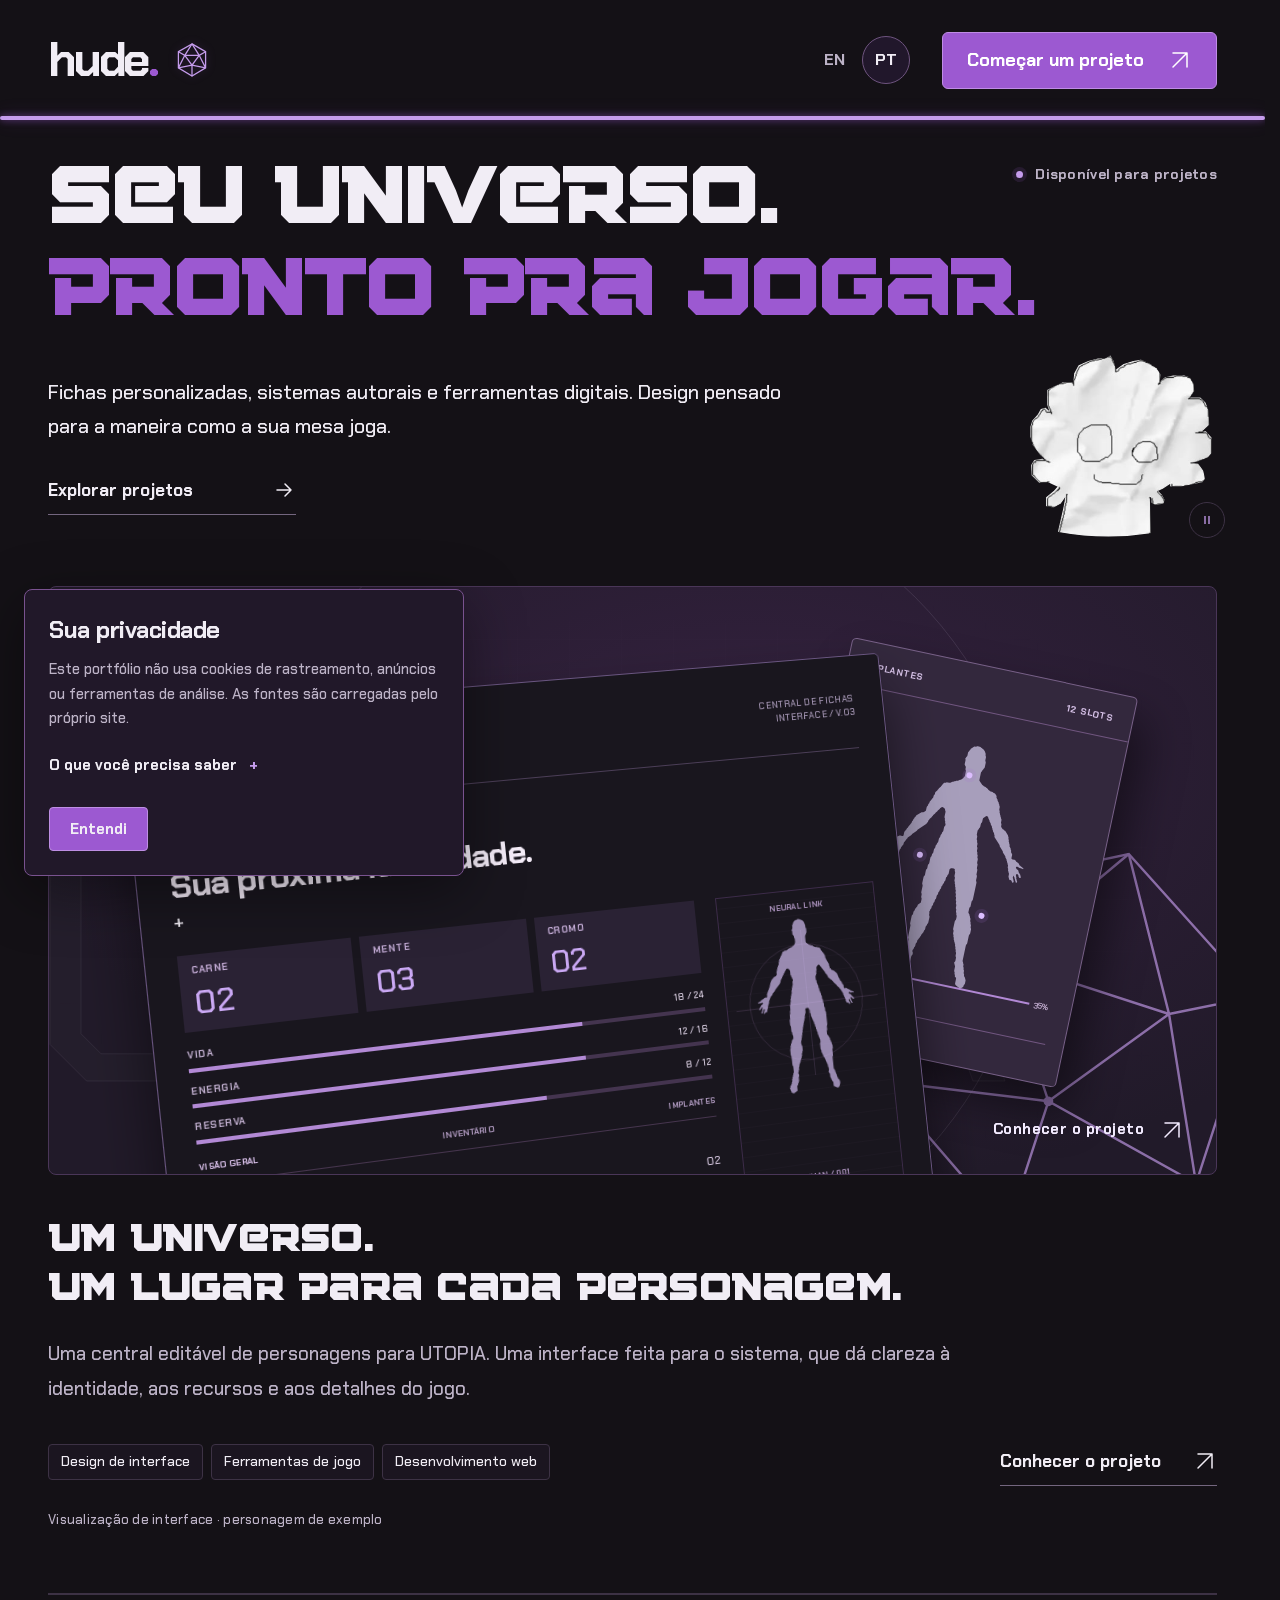
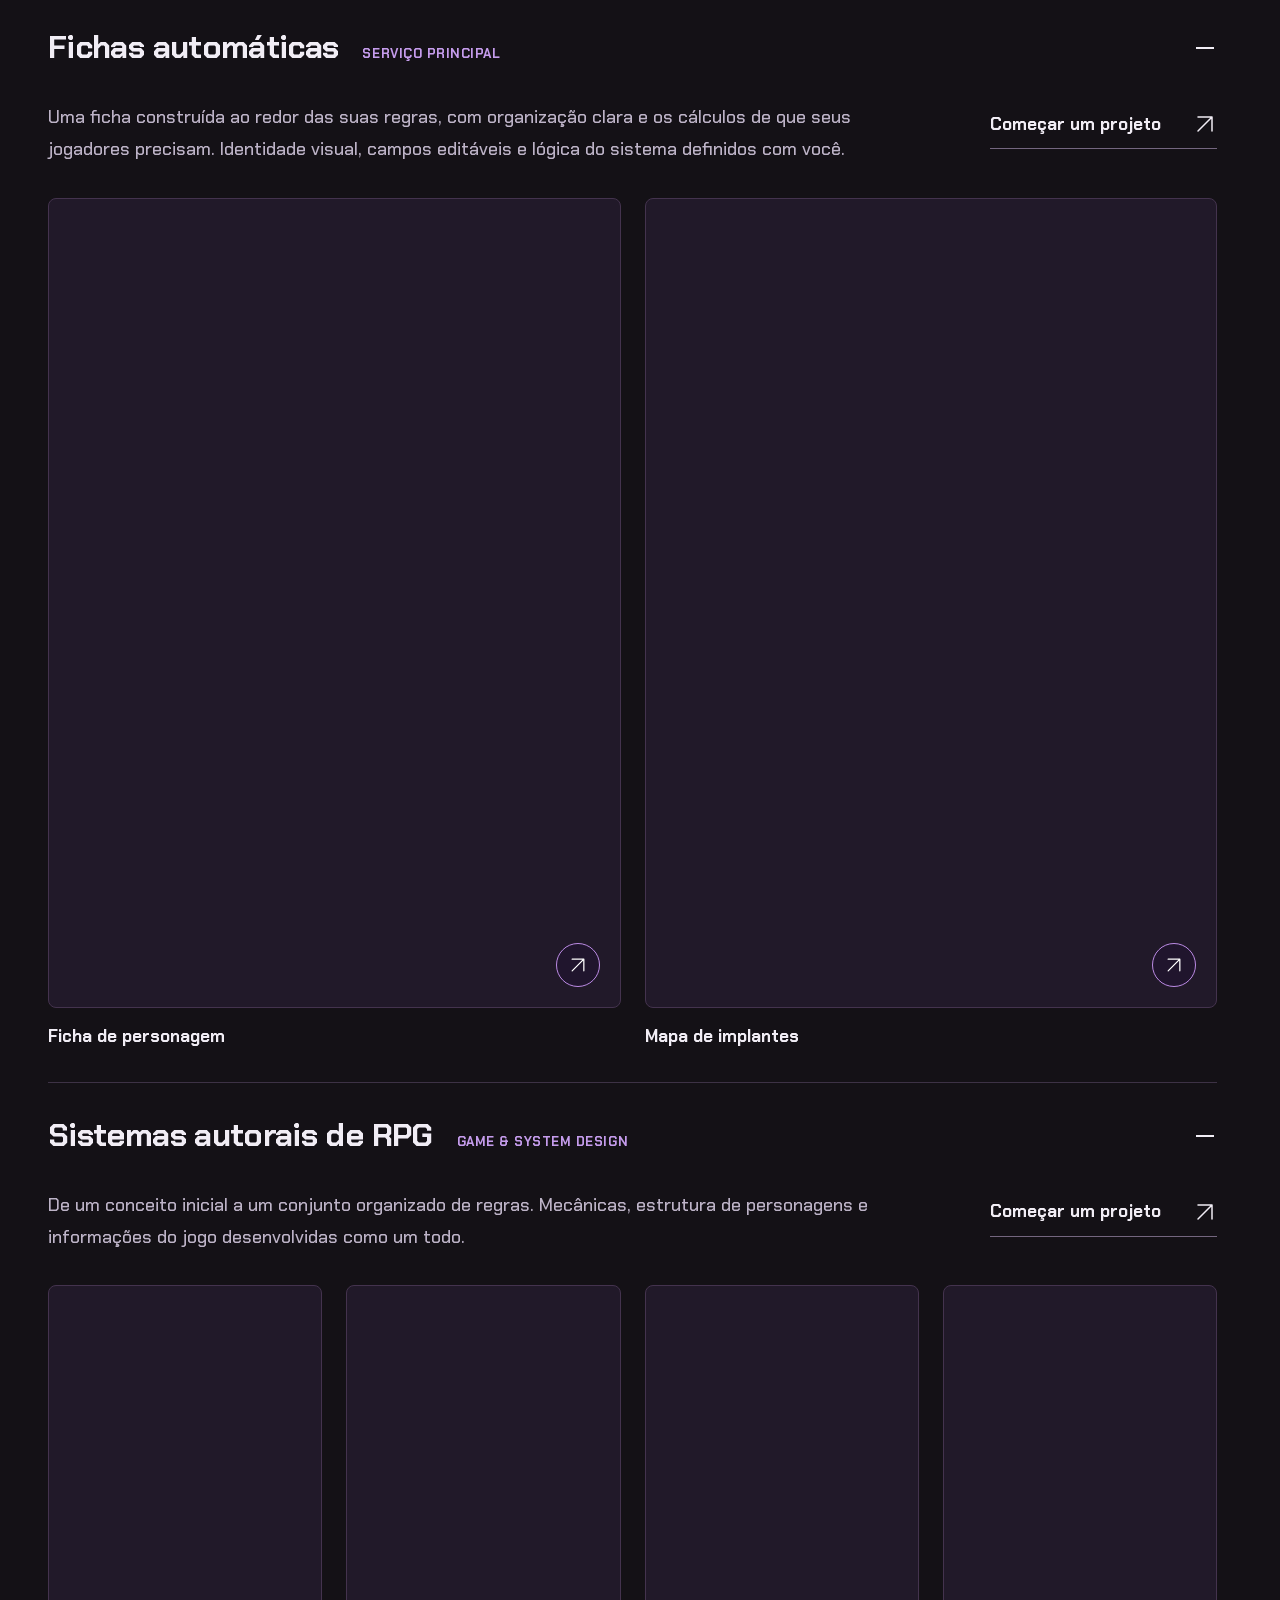
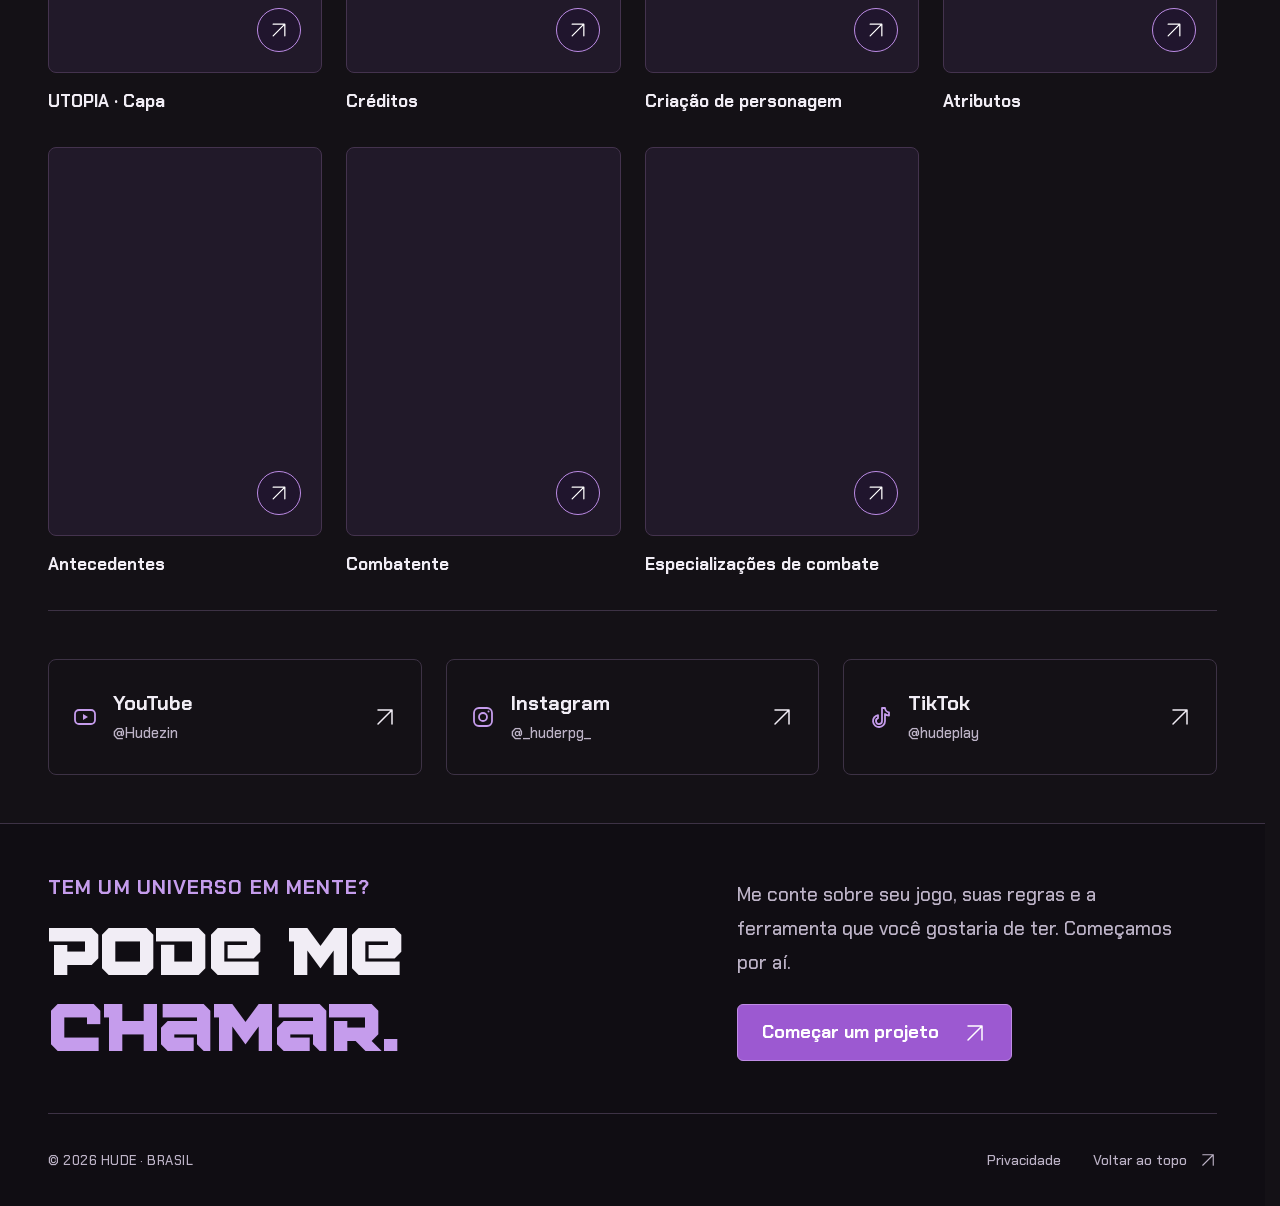
==== commit c90314ac: "Integrate original profile character with silhouette-clipped paper animation" ====
--- a/pt/index.html
+++ b/pt/index.html
@@ -1,11 +1,11 @@
 <!doctype html><html lang="pt-BR"><head>
-<meta charset="utf-8"><meta http-equiv="Content-Security-Policy" content="default-src 'none'; script-src 'self' 'sha256-HPk4V2liMiITuR6qaP8ri5Mq6n54gE8SlJAaG4/FveM='; style-src 'self'; img-src 'self'; font-src 'self'; connect-src 'none'; object-src 'none'; base-uri 'none'; form-action 'none'; frame-src 'self'"><meta name="referrer" content="no-referrer"><meta name="viewport" content="width=device-width,initial-scale=1"><meta name="theme-color" content="#141116"><meta name="color-scheme" content="dark"><title>Hude — Fichas Automáticas e Sistemas de RPG</title><meta name="description" content="Fichas editáveis e automáticas de RPG, sistemas autorais e experiências digitais por Hude. Conheça UTOPIA e converse sobre seu projeto.">
+<meta charset="utf-8"><meta http-equiv="Content-Security-Policy" content="default-src 'none'; script-src 'self' 'sha256-HPk4V2liMiITuR6qaP8ri5Mq6n54gE8SlJAaG4/FveM='; style-src 'self'; img-src 'self'; font-src 'self'; connect-src 'none'; object-src 'none'; base-uri 'none'; form-action 'none'; frame-src 'self'; media-src 'self'"><meta name="referrer" content="no-referrer"><meta name="viewport" content="width=device-width,initial-scale=1"><meta name="theme-color" content="#141116"><meta name="color-scheme" content="dark"><title>Hude — Fichas Automáticas e Sistemas de RPG</title><meta name="description" content="Fichas editáveis e automáticas de RPG, sistemas autorais e experiências digitais por Hude. Conheça UTOPIA e converse sobre seu projeto.">
 <link rel="canonical" href="https://harley-aguilar.github.io/Huderpg/pt/"><link rel="alternate" hreflang="en" href="https://harley-aguilar.github.io/Huderpg/"><link rel="alternate" hreflang="pt-BR" href="https://harley-aguilar.github.io/Huderpg/pt/"><link rel="alternate" hreflang="x-default" href="https://harley-aguilar.github.io/Huderpg/">
 <meta property="og:type" content="website"><meta property="og:title" content="Hude — Fichas Automáticas e Sistemas de RPG"><meta property="og:description" content="Fichas editáveis e automáticas de RPG, sistemas autorais e experiências digitais por Hude. Conheça UTOPIA e converse sobre seu projeto."><meta property="og:url" content="https://harley-aguilar.github.io/Huderpg/pt/">
 <link rel="icon" type="image/svg+xml" href="../assets/favicon.svg">
 
-<link rel="stylesheet" href="../assets/style.css?v=discord-contact-1"><script src="../assets/app.js?v=discord-contact-1" defer></script><script type="application/ld+json">{"@context": "https://schema.org", "@type": "Person", "name": "Harley Aguilar", "alternateName": "Hude", "url": "https://harley-aguilar.github.io/Huderpg/pt/", "sameAs": ["https://www.youtube.com/@Hudezin", "https://www.instagram.com/_huderpg_/", "https://www.tiktok.com/@hudeplay"]}</script></head><body><a class="skip" href="#main">Pular para o conteúdo</a><header class="site-header" id="top"><div class="nav wrap"><div class="brand-lockup"><a class="wordmark" href="index.html" aria-label="Hude — Home">hude<span class="logo-dot">.</span></a><span class="brand-die" aria-hidden="true"><svg class="die " aria-hidden="true" width="240" height="260" viewBox="0 0 240 260" fill="none"><path d="M120 9 222 68v121l-102 62L18 189V68L120 9Z"/><path d="m120 9 54 86 48-27M18 68l48 27 54-86M18 189l48-94h108l48 94M18 189l102-20 102 20M66 95l54 74 54-74M120 169v82"/><circle cx="120" cy="169" r="3" fill="currentColor" stroke="none"/></svg></span></div><nav class="languages" aria-label="Language / Idioma"><a href="../index.html" lang="en" hreflang="en">EN</a><a href="index.html" lang="pt" hreflang="pt" aria-current="page">PT</a></nav><a class="nav-contact" href="mailto:huderpg@gmail.com" data-open-contact aria-haspopup="dialog" aria-controls="contact-dialog"><span>Começar um projeto</span><svg class="icon-arrow" aria-hidden="true" width="24" height="24" viewBox="0 0 24 24" fill="none"><path d="M5 19 19 5M5 5h14v14" stroke="currentColor" stroke-width="1.5" stroke-linecap="round" stroke-linejoin="round"/></svg></a></div></header><main id="main">
-<section class="hero wrap"><div class="hero-top mono"><span class="availability"><i></i>Disponível para projetos</span></div><div class="hero-grid"><h1>Seu universo.<br><em>Pronto pra jogar.</em></h1><div class="hero-intro"><p>Fichas personalizadas, sistemas autorais e ferramentas digitais. Design pensado para a maneira como a sua mesa joga.</p><a class="text-link" href="#work"><span>Explorar projetos</span><svg class="icon-arrow" aria-hidden="true" width="24" height="24" viewBox="0 0 24 24" fill="none"><path d="M5 12h14m-6-6 6 6-6 6" stroke="currentColor" stroke-width="1.5" stroke-linecap="round" stroke-linejoin="round"/></svg></a></div></div></section>
+<link rel="stylesheet" href="../assets/style.css?v=character-identity-1"><script src="../assets/app.js?v=character-identity-1" defer></script><script type="application/ld+json">{"@context": "https://schema.org", "@type": "Person", "name": "Harley Aguilar", "alternateName": "Hude", "url": "https://harley-aguilar.github.io/Huderpg/pt/", "sameAs": ["https://www.youtube.com/@Hudezin", "https://www.instagram.com/_huderpg_/", "https://www.tiktok.com/@hudeplay"]}</script></head><body><a class="skip" href="#main">Pular para o conteúdo</a><header class="site-header" id="top"><div class="nav wrap"><div class="brand-lockup"><a class="wordmark" href="index.html" aria-label="Hude — Home">hude<span class="logo-dot">.</span></a><span class="brand-die" aria-hidden="true"><svg class="die " aria-hidden="true" width="240" height="260" viewBox="0 0 240 260" fill="none"><path d="M120 9 222 68v121l-102 62L18 189V68L120 9Z"/><path d="m120 9 54 86 48-27M18 68l48 27 54-86M18 189l48-94h108l48 94M18 189l102-20 102 20M66 95l54 74 54-74M120 169v82"/><circle cx="120" cy="169" r="3" fill="currentColor" stroke="none"/></svg></span></div><nav class="languages" aria-label="Language / Idioma"><a href="../index.html" lang="en" hreflang="en">EN</a><a href="index.html" lang="pt" hreflang="pt" aria-current="page">PT</a></nav><a class="nav-contact" href="mailto:huderpg@gmail.com" data-open-contact aria-haspopup="dialog" aria-controls="contact-dialog"><span>Começar um projeto</span><svg class="icon-arrow" aria-hidden="true" width="24" height="24" viewBox="0 0 24 24" fill="none"><path d="M5 19 19 5M5 5h14v14" stroke="currentColor" stroke-width="1.5" stroke-linecap="round" stroke-linejoin="round"/></svg></a></div></header><main id="main">
+<section class="hero wrap"><div class="hero-top mono"><span class="availability"><i></i>Disponível para projetos</span></div><div class="hero-grid"><h1>Seu universo.<br><em>Pronto pra jogar.</em></h1><div class="hero-details"><div class="hero-intro"><p>Fichas personalizadas, sistemas autorais e ferramentas digitais. Design pensado para a maneira como a sua mesa joga.</p><a class="text-link" href="#work"><span>Explorar projetos</span><svg class="icon-arrow" aria-hidden="true" width="24" height="24" viewBox="0 0 24 24" fill="none"><path d="M5 12h14m-6-6 6 6-6 6" stroke="currentColor" stroke-width="1.5" stroke-linecap="round" stroke-linejoin="round"/></svg></a></div><figure class="hero-character"><div class="character-cutout"><video data-character-video muted playsinline loop preload="metadata" poster="../assets/character/poster.jpg" width="320" height="310" aria-label="Personagem do Hude com textura de papel animada"><source src="../assets/character/paper.mp4" type="video/mp4"></video></div><button class="character-motion" data-character-toggle hidden aria-label="Pausar animação" data-play-label="Reproduzir animação" data-pause-label="Pausar animação"><svg aria-hidden="true" width="16" height="16" viewBox="0 0 24 24" fill="none" stroke="currentColor" stroke-width="2"><path d="M9 6v12m6-12v12"/></svg></button></figure></div></div></section>
 <section class="selected-work wrap" id="work" aria-label="Projetos"><a class="project-stage" href="projects/utopia.html" aria-label="Explorar o case UTOPIA"><div class="art-background" aria-hidden="true"><div class="art-grid"></div><span class="art-word">UTOPIA</span><svg class="die art-die" aria-hidden="true" width="240" height="260" viewBox="0 0 240 260" fill="none"><path d="M120 9 222 68v121l-102 62L18 189V68L120 9Z"/><path d="m120 9 54 86 48-27M18 68l48 27 54-86M18 189l48-94h108l48 94M18 189l102-20 102 20M66 95l54 74 54-74M120 169v82"/><circle cx="120" cy="169" r="3" fill="currentColor" stroke="none"/></svg><div class="art-orbit orbit-one"></div><div class="art-orbit orbit-two"></div></div>
 <div class="art-composition" aria-hidden="true"><div class="implant-card"><div class="implant-header mono"><span>IMPLANTES</span><span>12 SLOTS</span></div><img class="implant-body" src="../assets/body.svg" width="192" height="300" alt="" loading="lazy"><span class="map-point point-a"></span><span class="map-point point-b"></span><span class="map-point point-c"></span><div class="map-scale"><span>NEURAL</span><i></i><span>35%</span></div><div class="implant-bottom mono">BODY MAPPING / U.03</div></div>
 <div class="dossier"><div class="dossier-top"><strong>UTOPIA</strong><span class="mono">CENTRAL DE FICHAS<br>INTERFACE / V.03</span></div><div class="dossier-rule"></div><div class="dossier-identity"><span class="mono">PERSONAGEM / 01</span><h3>Sua próxima identidade.</h3><span class="identity-cross">+</span></div><div class="dossier-content"><div class="dossier-main"><div class="art-attributes mono"><div><span>CARNE</span><b>02</b></div><div><span>MENTE</span><b>03</b></div><div><span>CROMO</span><b>02</b></div></div><div class="art-resources mono"><div class="art-resource"><div><span>VIDA</span><b>18 / 24</b></div><i></i></div><div class="art-resource"><div><span>ENERGIA</span><b>12 / 16</b></div><i></i></div><div class="art-resource"><div><span>RESERVA</span><b>8 / 12</b></div><i></i></div></div><div class="art-tabs mono"><span>VISÃO GERAL</span><span>INVENTÁRIO</span><span>IMPLANTES</span></div><div class="art-skill"><span class="mono">PERÍCIAS</span><div><span>Atletismo</span><b>02</b></div><div><span>Percepção</span><b>03</b></div></div></div><div class="dossier-side"><span class="mono">NEURAL LINK</span><div class="side-crosshair"></div><img src="../assets/body.svg" width="140" height="240" alt="" loading="lazy"><span class="mono">HUMAN / 001</span></div></div><div class="dossier-bottom mono"><span>UTOPIA — BRASIL</span><span>CHARACTER / SYSTEM</span></div></div></div>
--- a/assets/style.css
+++ b/assets/style.css
@@ -174,3 +174,12 @@
 .hero{position:relative}.hero-top{position:absolute;right:0;top:44px;margin:0}.official-implants{display:block;width:100%;height:1580px;border:0;border-radius:8px;background:#17121e}@media(min-width:1440px){.hero-top{top:52px}}@media(max-width:760px){.hero-top{position:static;margin-bottom:16px}.official-implants{height:2300px}}
 
 @media(max-width:760px){.case-overview{padding-block:24px}.interactive-section{padding-top:24px}}
+
+/* Original profile character: the moving paper is clipped to its drawn silhouette. */
+.hero-details{display:grid;grid-template-columns:minmax(0,1fr) 192px;gap:48px;align-items:center}
+.hero-character{position:relative;margin:0;width:192px;justify-self:end}
+.character-cutout{mask:url('character/mask.svg') center/100% 100% no-repeat;-webkit-mask:url('character/mask.svg') center/100% 100% no-repeat}
+.character-cutout video{display:block;width:100%;height:auto}
+.character-motion{position:absolute;right:-8px;bottom:0;display:grid;place-items:center;width:36px;height:36px;border:1px solid var(--rule);border-radius:50%;background:var(--bg,#141116);color:var(--violet);font:700 15px var(--sans);cursor:pointer}
+.character-motion[hidden]{display:none}.character-motion:hover{border-color:var(--violet);color:var(--ink)}
+@media(max-width:760px){.hero-details{display:block;position:relative}.hero-character{position:absolute;right:0;bottom:0;width:80px}.hero-intro .text-link{width:calc(100% - 128px);min-width:0}.character-motion{right:-8px;bottom:-8px;width:30px;height:30px}.hero-intro{gap:28px}}
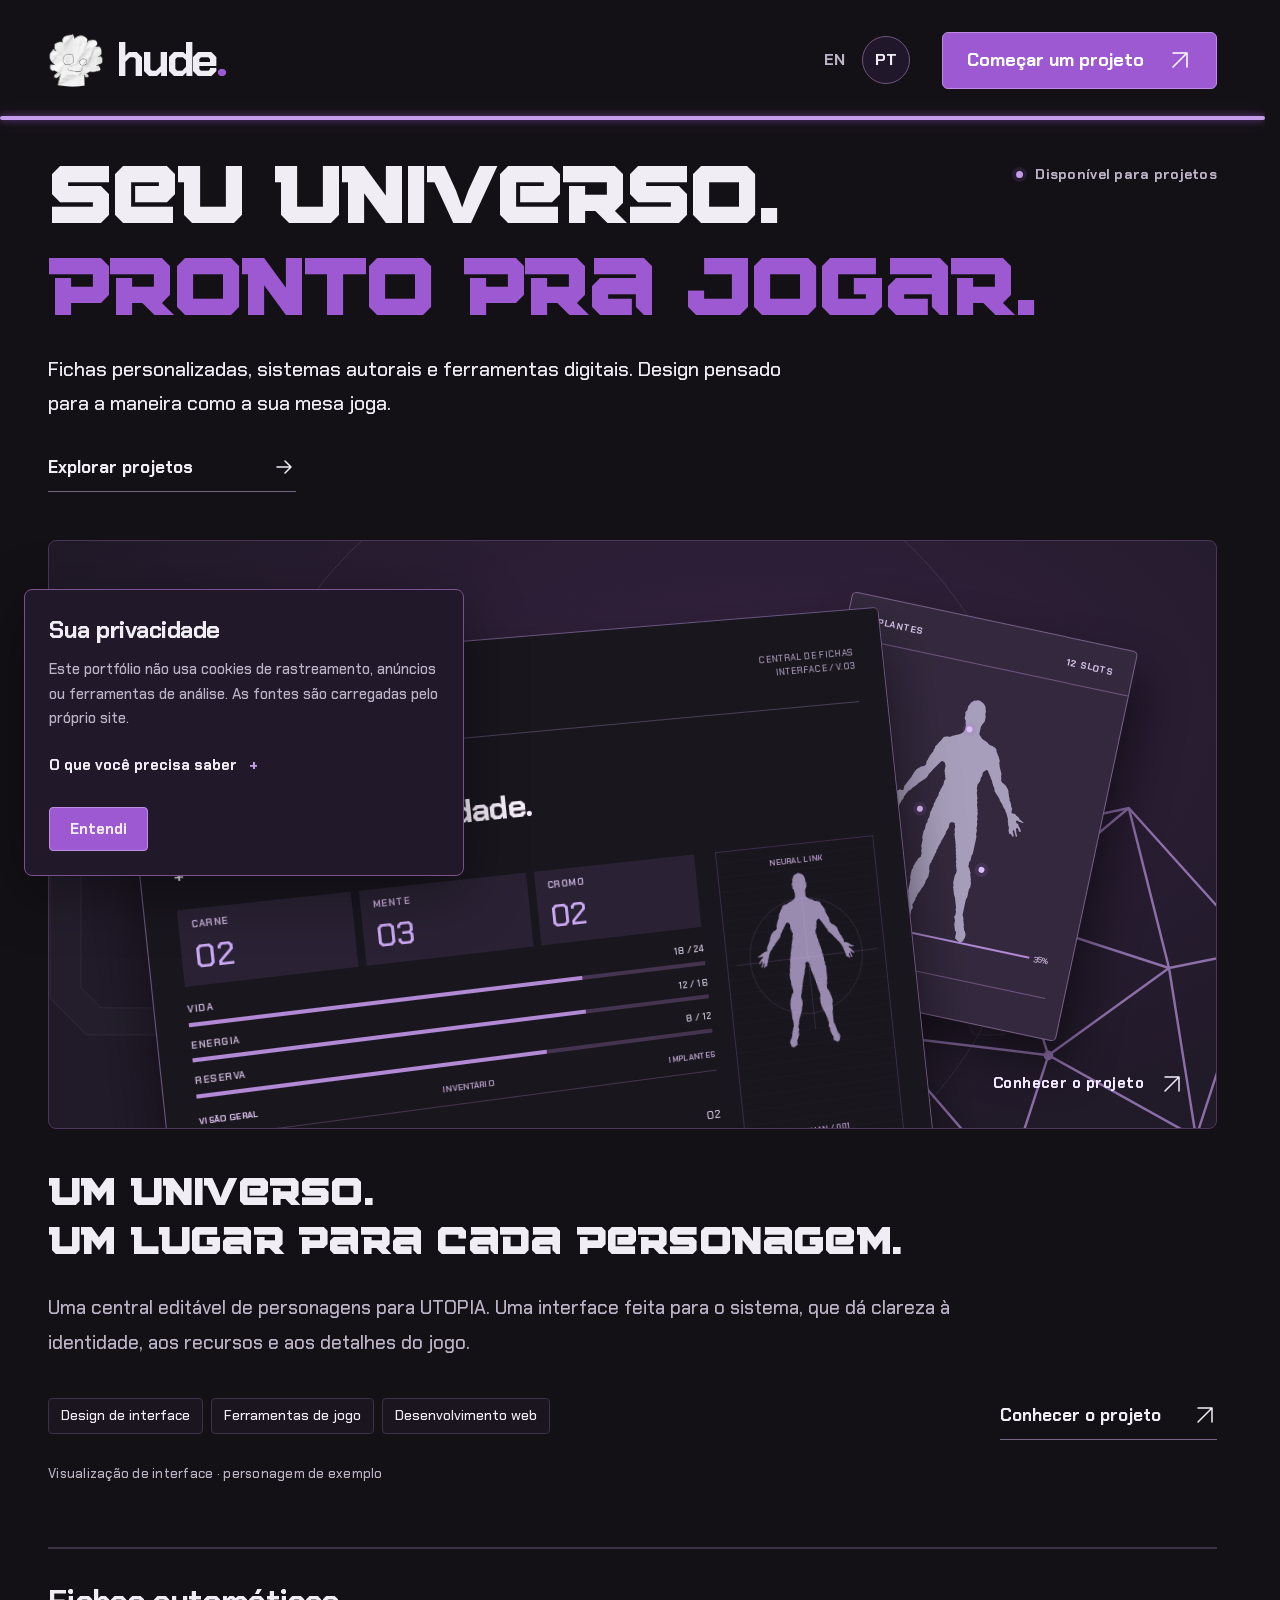
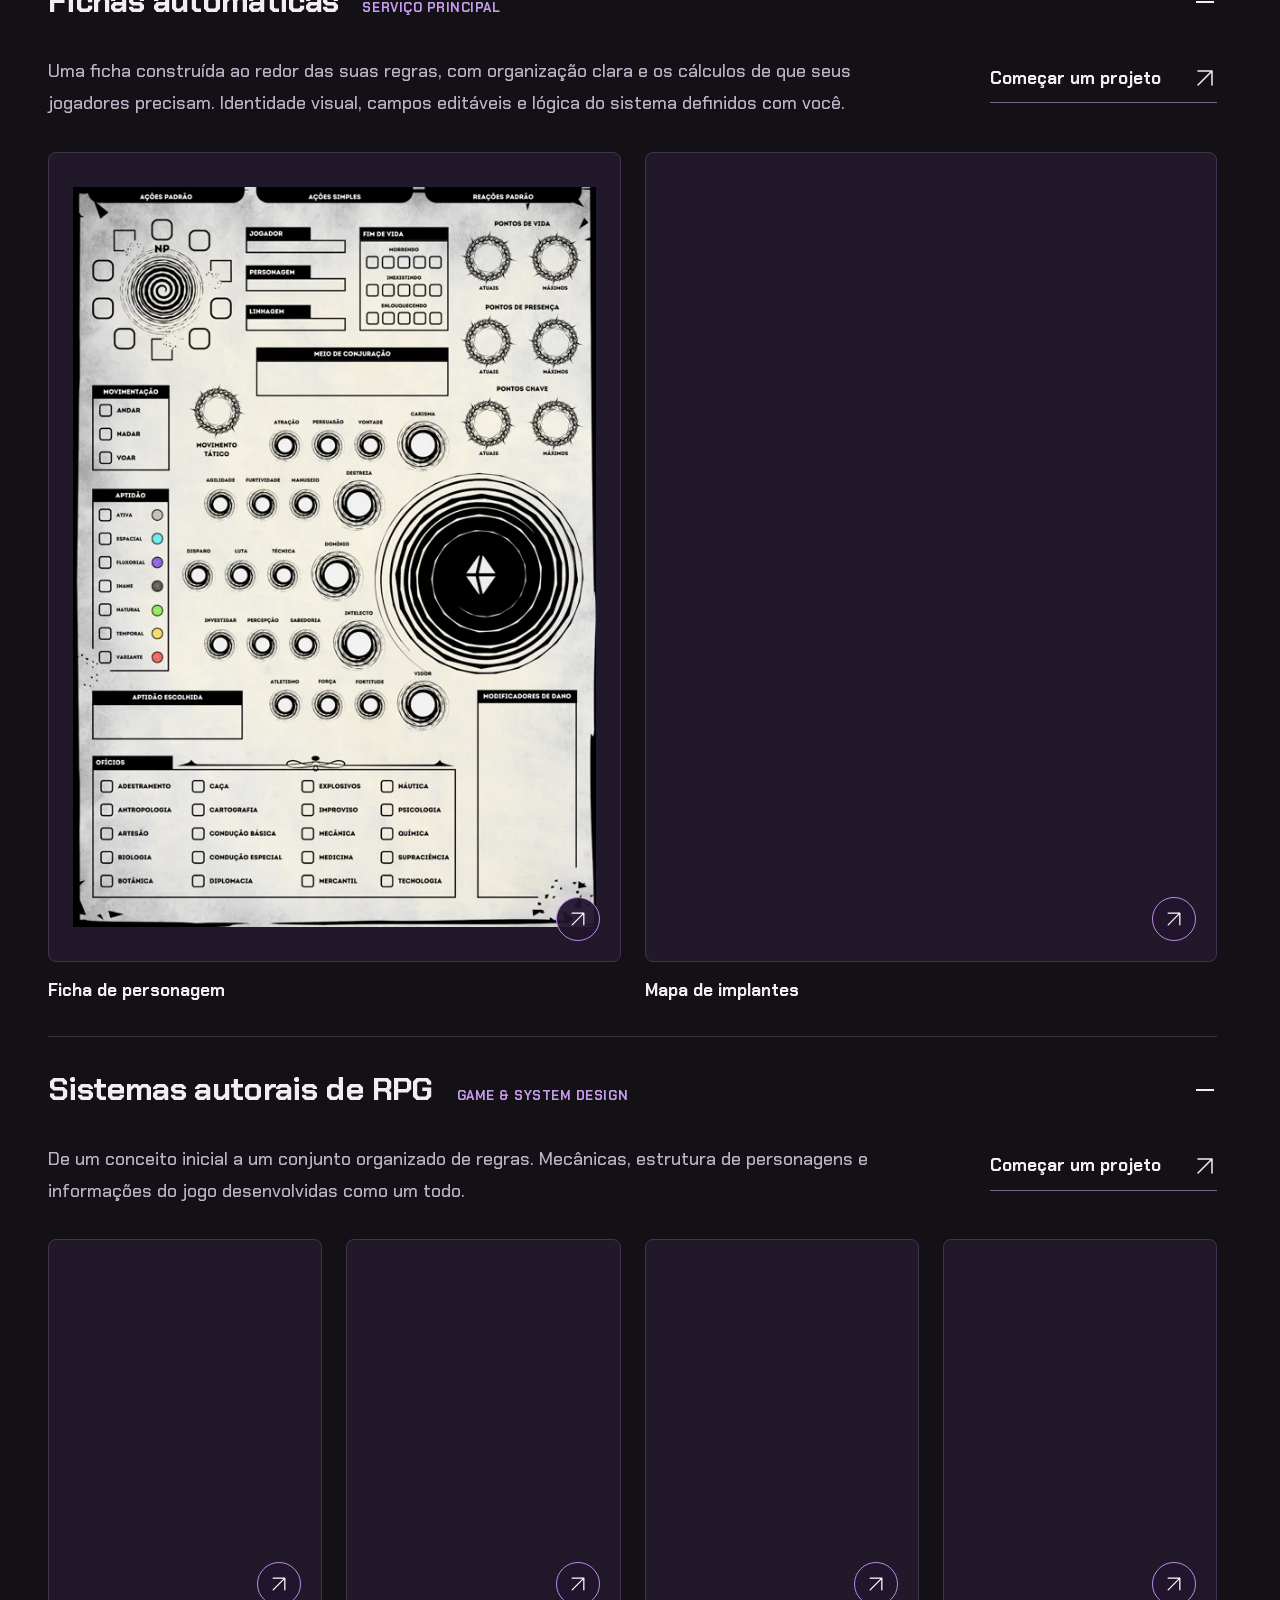
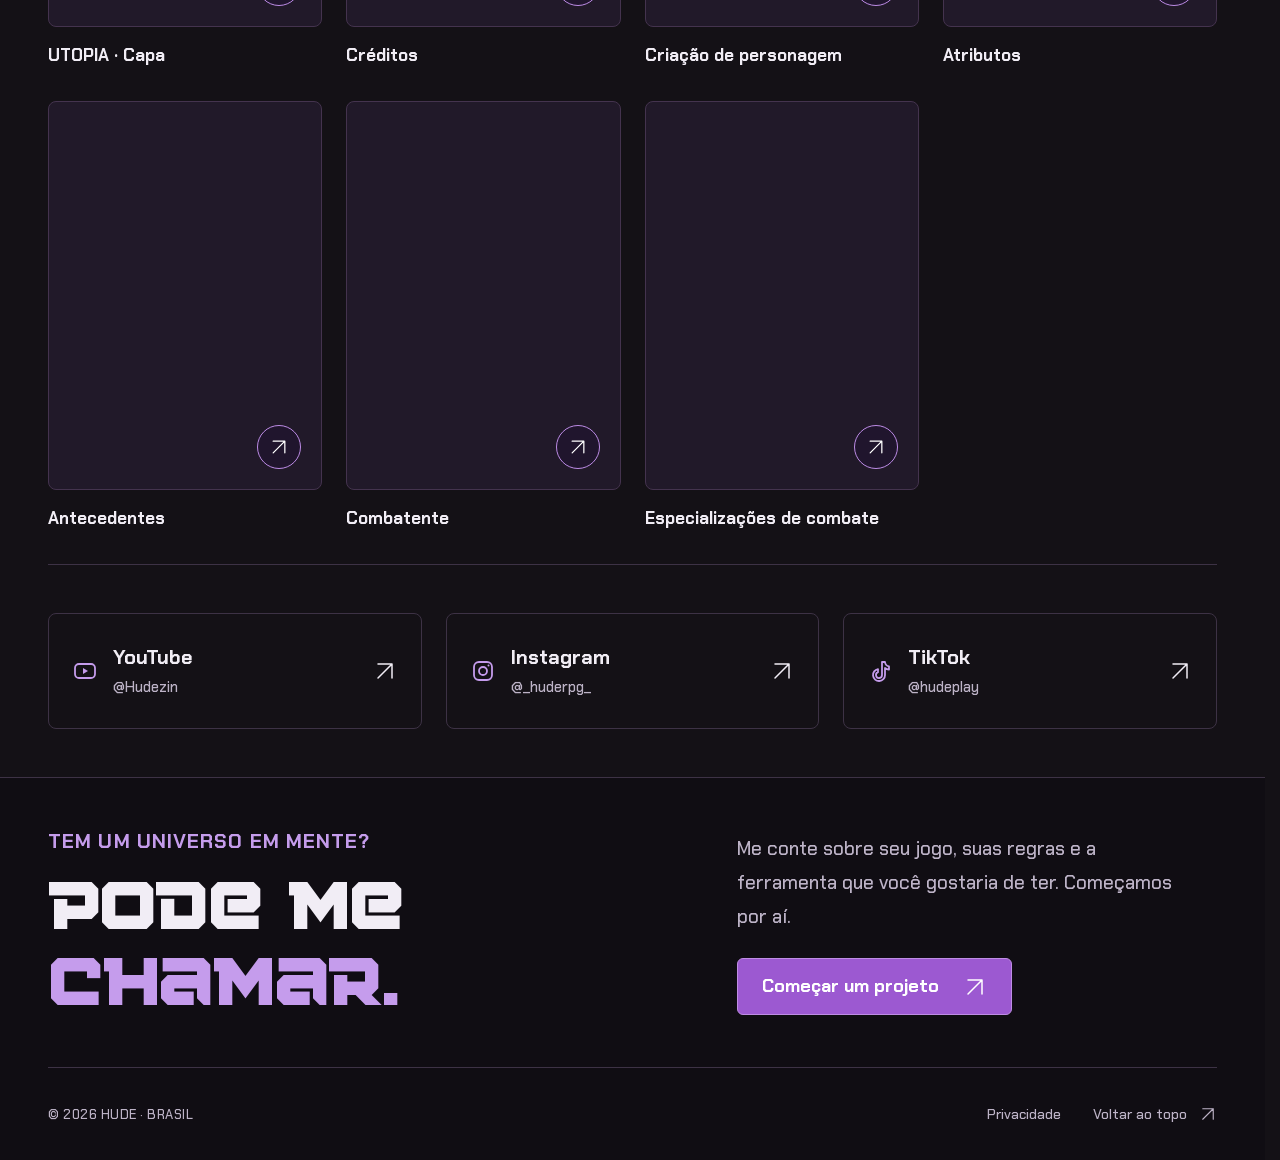
==== commit 5fbf78da: "Move animated profile character before Hude wordmark and remove header d20" ====
--- a/pt/index.html
+++ b/pt/index.html
@@ -4,8 +4,8 @@
 <meta property="og:type" content="website"><meta property="og:title" content="Hude — Fichas Automáticas e Sistemas de RPG"><meta property="og:description" content="Fichas editáveis e automáticas de RPG, sistemas autorais e experiências digitais por Hude. Conheça UTOPIA e converse sobre seu projeto."><meta property="og:url" content="https://harley-aguilar.github.io/Huderpg/pt/">
 <link rel="icon" type="image/svg+xml" href="../assets/favicon.svg">
 
-<link rel="stylesheet" href="../assets/style.css?v=character-identity-1"><script src="../assets/app.js?v=character-identity-1" defer></script><script type="application/ld+json">{"@context": "https://schema.org", "@type": "Person", "name": "Harley Aguilar", "alternateName": "Hude", "url": "https://harley-aguilar.github.io/Huderpg/pt/", "sameAs": ["https://www.youtube.com/@Hudezin", "https://www.instagram.com/_huderpg_/", "https://www.tiktok.com/@hudeplay"]}</script></head><body><a class="skip" href="#main">Pular para o conteúdo</a><header class="site-header" id="top"><div class="nav wrap"><div class="brand-lockup"><a class="wordmark" href="index.html" aria-label="Hude — Home">hude<span class="logo-dot">.</span></a><span class="brand-die" aria-hidden="true"><svg class="die " aria-hidden="true" width="240" height="260" viewBox="0 0 240 260" fill="none"><path d="M120 9 222 68v121l-102 62L18 189V68L120 9Z"/><path d="m120 9 54 86 48-27M18 68l48 27 54-86M18 189l48-94h108l48 94M18 189l102-20 102 20M66 95l54 74 54-74M120 169v82"/><circle cx="120" cy="169" r="3" fill="currentColor" stroke="none"/></svg></span></div><nav class="languages" aria-label="Language / Idioma"><a href="../index.html" lang="en" hreflang="en">EN</a><a href="index.html" lang="pt" hreflang="pt" aria-current="page">PT</a></nav><a class="nav-contact" href="mailto:huderpg@gmail.com" data-open-contact aria-haspopup="dialog" aria-controls="contact-dialog"><span>Começar um projeto</span><svg class="icon-arrow" aria-hidden="true" width="24" height="24" viewBox="0 0 24 24" fill="none"><path d="M5 19 19 5M5 5h14v14" stroke="currentColor" stroke-width="1.5" stroke-linecap="round" stroke-linejoin="round"/></svg></a></div></header><main id="main">
-<section class="hero wrap"><div class="hero-top mono"><span class="availability"><i></i>Disponível para projetos</span></div><div class="hero-grid"><h1>Seu universo.<br><em>Pronto pra jogar.</em></h1><div class="hero-details"><div class="hero-intro"><p>Fichas personalizadas, sistemas autorais e ferramentas digitais. Design pensado para a maneira como a sua mesa joga.</p><a class="text-link" href="#work"><span>Explorar projetos</span><svg class="icon-arrow" aria-hidden="true" width="24" height="24" viewBox="0 0 24 24" fill="none"><path d="M5 12h14m-6-6 6 6-6 6" stroke="currentColor" stroke-width="1.5" stroke-linecap="round" stroke-linejoin="round"/></svg></a></div><figure class="hero-character"><div class="character-cutout"><video data-character-video muted playsinline loop preload="metadata" poster="../assets/character/poster.jpg" width="320" height="310" aria-label="Personagem do Hude com textura de papel animada"><source src="../assets/character/paper.mp4" type="video/mp4"></video></div><button class="character-motion" data-character-toggle hidden aria-label="Pausar animação" data-play-label="Reproduzir animação" data-pause-label="Pausar animação"><svg aria-hidden="true" width="16" height="16" viewBox="0 0 24 24" fill="none" stroke="currentColor" stroke-width="2"><path d="M9 6v12m6-12v12"/></svg></button></figure></div></div></section>
+<link rel="stylesheet" href="../assets/style.css?v=character-brand-2"><script src="../assets/app.js?v=character-brand-2" defer></script><script type="application/ld+json">{"@context": "https://schema.org", "@type": "Person", "name": "Harley Aguilar", "alternateName": "Hude", "url": "https://harley-aguilar.github.io/Huderpg/pt/", "sameAs": ["https://www.youtube.com/@Hudezin", "https://www.instagram.com/_huderpg_/", "https://www.tiktok.com/@hudeplay"]}</script></head><body><a class="skip" href="#main">Pular para o conteúdo</a><header class="site-header" id="top"><div class="nav wrap"><div class="brand-lockup"><button class="brand-character" data-character-toggle aria-label="Pausar animação" data-play-label="Reproduzir animação" data-pause-label="Pausar animação"><div class="character-cutout"><video data-character-video muted playsinline loop preload="metadata" poster="../assets/character/poster.jpg" width="320" height="310" aria-hidden="true"><source src="../assets/character/paper.mp4" type="video/mp4"></video></div><svg class="character-status" aria-hidden="true" width="16" height="16" viewBox="0 0 24 24" fill="none" stroke="currentColor" stroke-width="2"><path d="M9 6v12m6-12v12"/></svg></button><a class="wordmark" href="index.html" aria-label="Hude — Home">hude<span class="logo-dot">.</span></a></div><nav class="languages" aria-label="Language / Idioma"><a href="../index.html" lang="en" hreflang="en">EN</a><a href="index.html" lang="pt" hreflang="pt" aria-current="page">PT</a></nav><a class="nav-contact" href="mailto:huderpg@gmail.com" data-open-contact aria-haspopup="dialog" aria-controls="contact-dialog"><span>Começar um projeto</span><svg class="icon-arrow" aria-hidden="true" width="24" height="24" viewBox="0 0 24 24" fill="none"><path d="M5 19 19 5M5 5h14v14" stroke="currentColor" stroke-width="1.5" stroke-linecap="round" stroke-linejoin="round"/></svg></a></div></header><main id="main">
+<section class="hero wrap"><div class="hero-top mono"><span class="availability"><i></i>Disponível para projetos</span></div><div class="hero-grid"><h1>Seu universo.<br><em>Pronto pra jogar.</em></h1><div class="hero-intro"><p>Fichas personalizadas, sistemas autorais e ferramentas digitais. Design pensado para a maneira como a sua mesa joga.</p><a class="text-link" href="#work"><span>Explorar projetos</span><svg class="icon-arrow" aria-hidden="true" width="24" height="24" viewBox="0 0 24 24" fill="none"><path d="M5 12h14m-6-6 6 6-6 6" stroke="currentColor" stroke-width="1.5" stroke-linecap="round" stroke-linejoin="round"/></svg></a></div></div></section>
 <section class="selected-work wrap" id="work" aria-label="Projetos"><a class="project-stage" href="projects/utopia.html" aria-label="Explorar o case UTOPIA"><div class="art-background" aria-hidden="true"><div class="art-grid"></div><span class="art-word">UTOPIA</span><svg class="die art-die" aria-hidden="true" width="240" height="260" viewBox="0 0 240 260" fill="none"><path d="M120 9 222 68v121l-102 62L18 189V68L120 9Z"/><path d="m120 9 54 86 48-27M18 68l48 27 54-86M18 189l48-94h108l48 94M18 189l102-20 102 20M66 95l54 74 54-74M120 169v82"/><circle cx="120" cy="169" r="3" fill="currentColor" stroke="none"/></svg><div class="art-orbit orbit-one"></div><div class="art-orbit orbit-two"></div></div>
 <div class="art-composition" aria-hidden="true"><div class="implant-card"><div class="implant-header mono"><span>IMPLANTES</span><span>12 SLOTS</span></div><img class="implant-body" src="../assets/body.svg" width="192" height="300" alt="" loading="lazy"><span class="map-point point-a"></span><span class="map-point point-b"></span><span class="map-point point-c"></span><div class="map-scale"><span>NEURAL</span><i></i><span>35%</span></div><div class="implant-bottom mono">BODY MAPPING / U.03</div></div>
 <div class="dossier"><div class="dossier-top"><strong>UTOPIA</strong><span class="mono">CENTRAL DE FICHAS<br>INTERFACE / V.03</span></div><div class="dossier-rule"></div><div class="dossier-identity"><span class="mono">PERSONAGEM / 01</span><h3>Sua próxima identidade.</h3><span class="identity-cross">+</span></div><div class="dossier-content"><div class="dossier-main"><div class="art-attributes mono"><div><span>CARNE</span><b>02</b></div><div><span>MENTE</span><b>03</b></div><div><span>CROMO</span><b>02</b></div></div><div class="art-resources mono"><div class="art-resource"><div><span>VIDA</span><b>18 / 24</b></div><i></i></div><div class="art-resource"><div><span>ENERGIA</span><b>12 / 16</b></div><i></i></div><div class="art-resource"><div><span>RESERVA</span><b>8 / 12</b></div><i></i></div></div><div class="art-tabs mono"><span>VISÃO GERAL</span><span>INVENTÁRIO</span><span>IMPLANTES</span></div><div class="art-skill"><span class="mono">PERÍCIAS</span><div><span>Atletismo</span><b>02</b></div><div><span>Percepção</span><b>03</b></div></div></div><div class="dossier-side"><span class="mono">NEURAL LINK</span><div class="side-crosshair"></div><img src="../assets/body.svg" width="140" height="240" alt="" loading="lazy"><span class="mono">HUMAN / 001</span></div></div><div class="dossier-bottom mono"><span>UTOPIA — BRASIL</span><span>CHARACTER / SYSTEM</span></div></div></div>
--- a/assets/style.css
+++ b/assets/style.css
@@ -175,11 +175,11 @@
 
 @media(max-width:760px){.case-overview{padding-block:24px}.interactive-section{padding-top:24px}}
 
-/* Original profile character: the moving paper is clipped to its drawn silhouette. */
-.hero-details{display:grid;grid-template-columns:minmax(0,1fr) 192px;gap:48px;align-items:center}
-.hero-character{position:relative;margin:0;width:192px;justify-self:end}
-.character-cutout{mask:url('character/mask.svg') center/100% 100% no-repeat;-webkit-mask:url('character/mask.svg') center/100% 100% no-repeat}
+/* Animated profile character, before the wordmark on every page. */
+.brand-lockup{gap:12px}
+.brand-character{position:relative;flex:none;width:56px;height:56px;display:grid;place-items:center;padding:0;border:0;background:transparent;cursor:pointer;color:var(--violet)}
+.character-cutout{display:block;width:100%;mask:url('character/mask.svg') center/100% 100% no-repeat;-webkit-mask:url('character/mask.svg') center/100% 100% no-repeat}
 .character-cutout video{display:block;width:100%;height:auto}
-.character-motion{position:absolute;right:-8px;bottom:0;display:grid;place-items:center;width:36px;height:36px;border:1px solid var(--rule);border-radius:50%;background:var(--bg,#141116);color:var(--violet);font:700 15px var(--sans);cursor:pointer}
-.character-motion[hidden]{display:none}.character-motion:hover{border-color:var(--violet);color:var(--ink)}
-@media(max-width:760px){.hero-details{display:block;position:relative}.hero-character{position:absolute;right:0;bottom:0;width:80px}.hero-intro .text-link{width:calc(100% - 128px);min-width:0}.character-motion{right:-8px;bottom:-8px;width:30px;height:30px}.hero-intro{gap:28px}}
+.character-status{position:absolute;right:-3px;bottom:-3px;width:16px;height:16px;background:var(--bg,#141116);border-radius:50%;opacity:0}
+.brand-character:hover .character-status,.brand-character:focus-visible .character-status{opacity:1}
+@media(max-width:760px){.brand-character{width:44px;height:44px}}
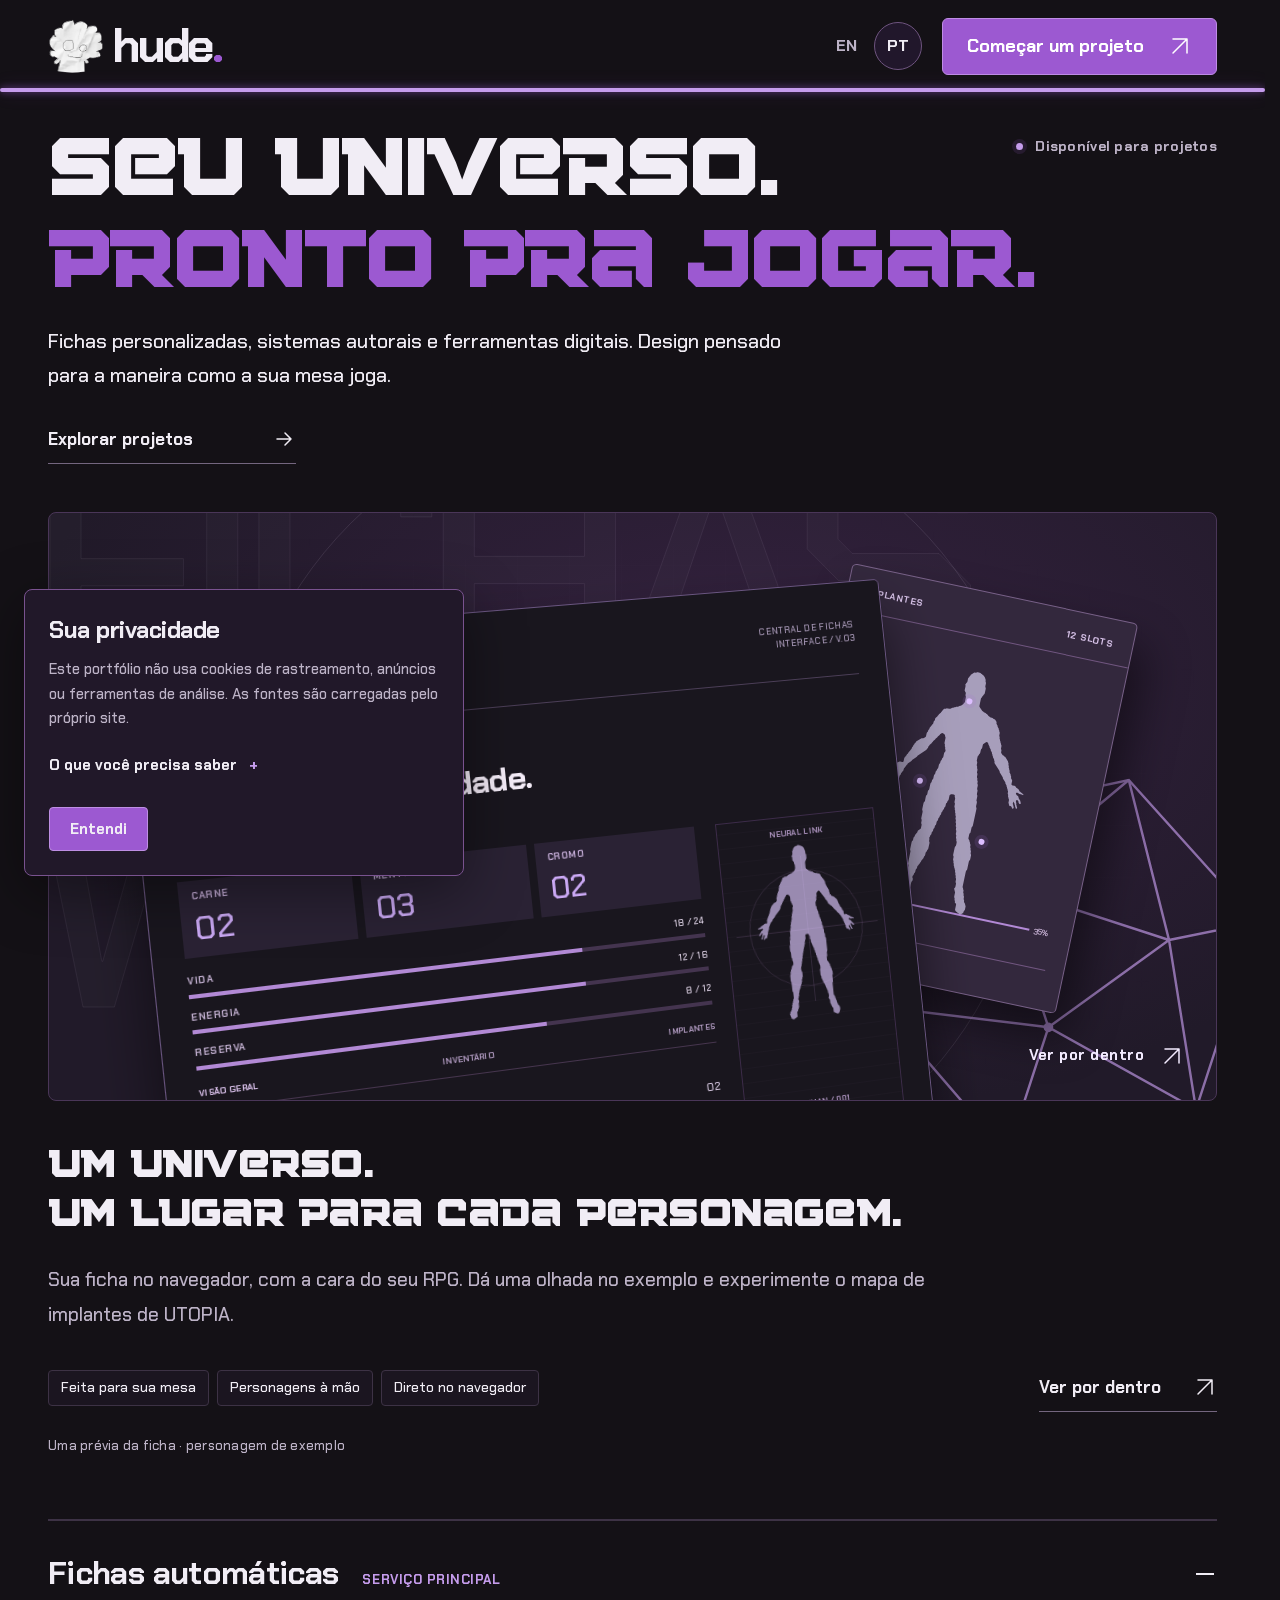
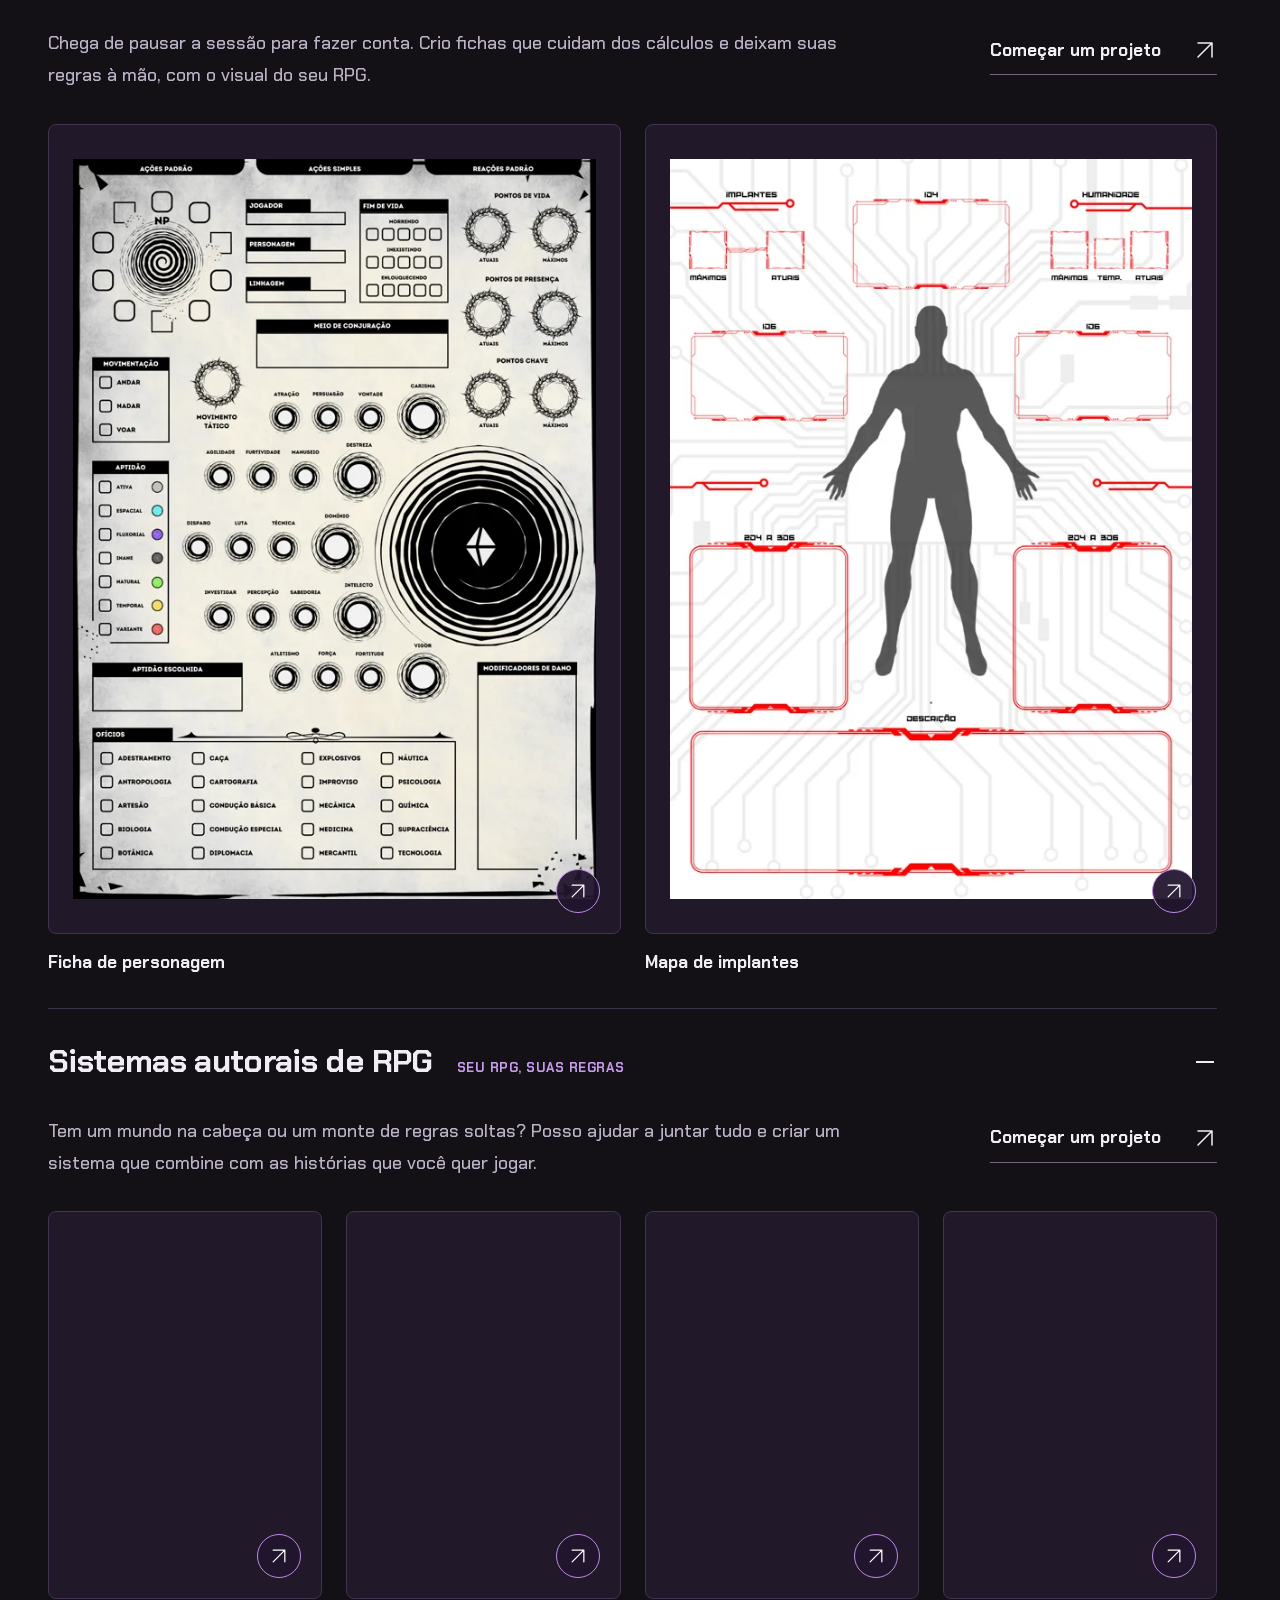
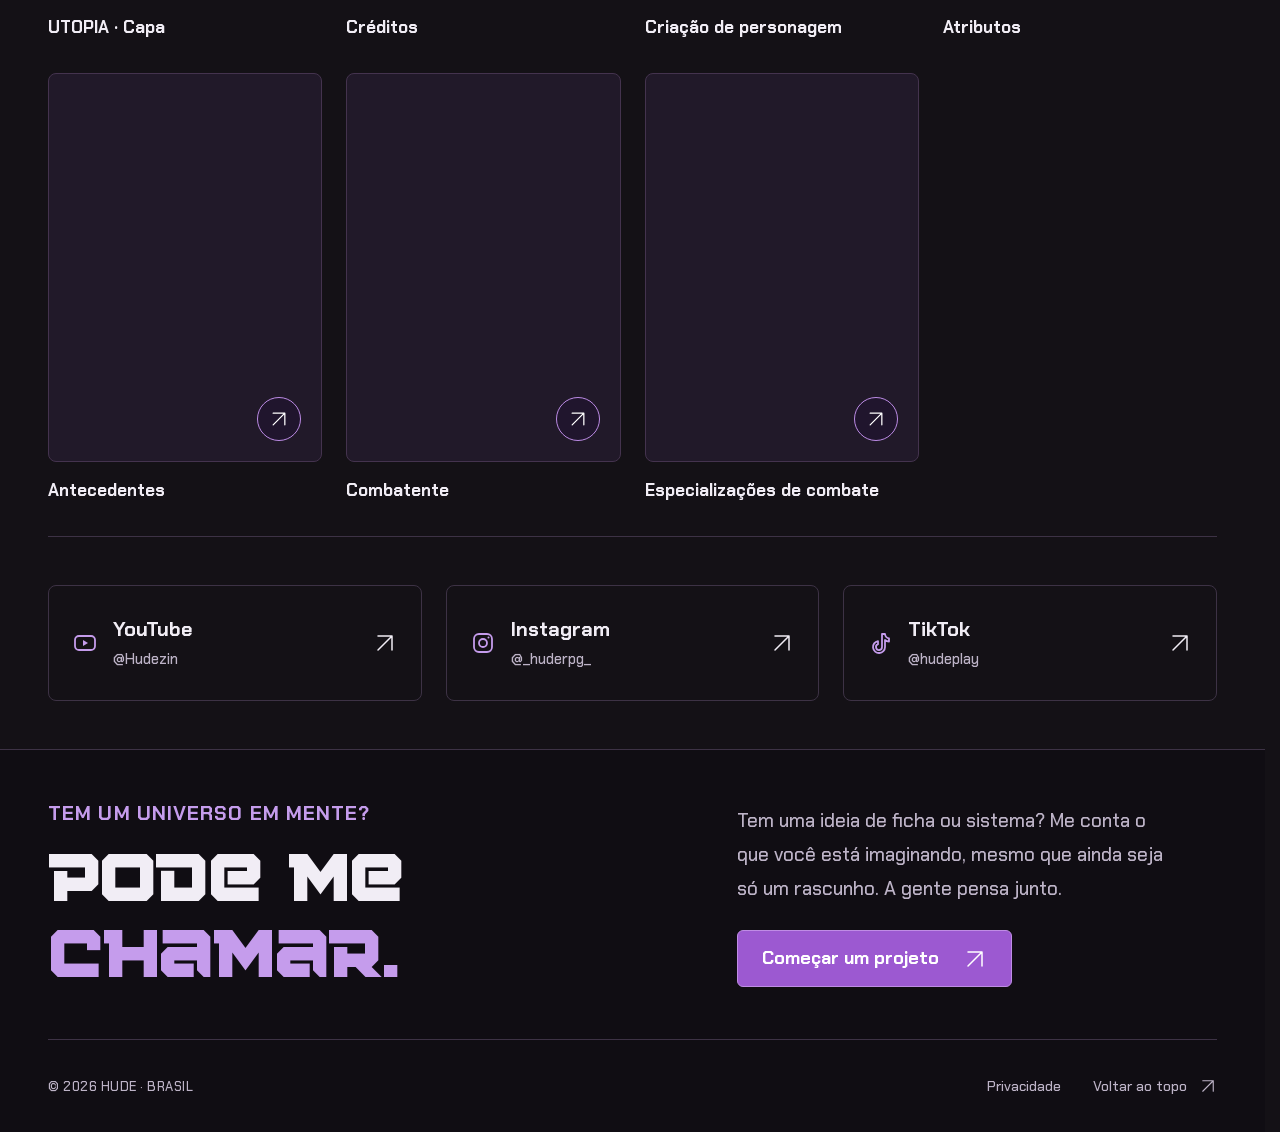
==== commit d84fc9d4: "Compact header and make portfolio explanations friendlier; rename web sheets project" ====
--- a/pt/index.html
+++ b/pt/index.html
@@ -1,15 +1,15 @@
 <!doctype html><html lang="pt-BR"><head>
-<meta charset="utf-8"><meta http-equiv="Content-Security-Policy" content="default-src 'none'; script-src 'self' 'sha256-HPk4V2liMiITuR6qaP8ri5Mq6n54gE8SlJAaG4/FveM='; style-src 'self'; img-src 'self'; font-src 'self'; connect-src 'none'; object-src 'none'; base-uri 'none'; form-action 'none'; frame-src 'self'; media-src 'self'"><meta name="referrer" content="no-referrer"><meta name="viewport" content="width=device-width,initial-scale=1"><meta name="theme-color" content="#141116"><meta name="color-scheme" content="dark"><title>Hude — Fichas Automáticas e Sistemas de RPG</title><meta name="description" content="Fichas editáveis e automáticas de RPG, sistemas autorais e experiências digitais por Hude. Conheça UTOPIA e converse sobre seu projeto.">
+<meta charset="utf-8"><meta http-equiv="Content-Security-Policy" content="default-src 'none'; script-src 'self' 'sha256-HPk4V2liMiITuR6qaP8ri5Mq6n54gE8SlJAaG4/FveM='; style-src 'self'; img-src 'self'; font-src 'self'; connect-src 'none'; object-src 'none'; base-uri 'none'; form-action 'none'; frame-src 'self'; media-src 'self'"><meta name="referrer" content="no-referrer"><meta name="viewport" content="width=device-width,initial-scale=1"><meta name="theme-color" content="#141116"><meta name="color-scheme" content="dark"><title>Hude — Fichas Automáticas e Sistemas de RPG</title><meta name="description" content="Fichas editáveis e automáticas de RPG, sistemas autorais e experiências digitais por Hude. Encontre uma ficha com a cara da sua mesa e me conte sobre o seu jogo.">
 <link rel="canonical" href="https://harley-aguilar.github.io/Huderpg/pt/"><link rel="alternate" hreflang="en" href="https://harley-aguilar.github.io/Huderpg/"><link rel="alternate" hreflang="pt-BR" href="https://harley-aguilar.github.io/Huderpg/pt/"><link rel="alternate" hreflang="x-default" href="https://harley-aguilar.github.io/Huderpg/">
-<meta property="og:type" content="website"><meta property="og:title" content="Hude — Fichas Automáticas e Sistemas de RPG"><meta property="og:description" content="Fichas editáveis e automáticas de RPG, sistemas autorais e experiências digitais por Hude. Conheça UTOPIA e converse sobre seu projeto."><meta property="og:url" content="https://harley-aguilar.github.io/Huderpg/pt/">
+<meta property="og:type" content="website"><meta property="og:title" content="Hude — Fichas Automáticas e Sistemas de RPG"><meta property="og:description" content="Fichas editáveis e automáticas de RPG, sistemas autorais e experiências digitais por Hude. Encontre uma ficha com a cara da sua mesa e me conte sobre o seu jogo."><meta property="og:url" content="https://harley-aguilar.github.io/Huderpg/pt/">
 <link rel="icon" type="image/svg+xml" href="../assets/favicon.svg">
 
-<link rel="stylesheet" href="../assets/style.css?v=character-brand-2"><script src="../assets/app.js?v=character-brand-2" defer></script><script type="application/ld+json">{"@context": "https://schema.org", "@type": "Person", "name": "Harley Aguilar", "alternateName": "Hude", "url": "https://harley-aguilar.github.io/Huderpg/pt/", "sameAs": ["https://www.youtube.com/@Hudezin", "https://www.instagram.com/_huderpg_/", "https://www.tiktok.com/@hudeplay"]}</script></head><body><a class="skip" href="#main">Pular para o conteúdo</a><header class="site-header" id="top"><div class="nav wrap"><div class="brand-lockup"><button class="brand-character" data-character-toggle aria-label="Pausar animação" data-play-label="Reproduzir animação" data-pause-label="Pausar animação"><div class="character-cutout"><video data-character-video muted playsinline loop preload="metadata" poster="../assets/character/poster.jpg" width="320" height="310" aria-hidden="true"><source src="../assets/character/paper.mp4" type="video/mp4"></video></div><svg class="character-status" aria-hidden="true" width="16" height="16" viewBox="0 0 24 24" fill="none" stroke="currentColor" stroke-width="2"><path d="M9 6v12m6-12v12"/></svg></button><a class="wordmark" href="index.html" aria-label="Hude — Home">hude<span class="logo-dot">.</span></a></div><nav class="languages" aria-label="Language / Idioma"><a href="../index.html" lang="en" hreflang="en">EN</a><a href="index.html" lang="pt" hreflang="pt" aria-current="page">PT</a></nav><a class="nav-contact" href="mailto:huderpg@gmail.com" data-open-contact aria-haspopup="dialog" aria-controls="contact-dialog"><span>Começar um projeto</span><svg class="icon-arrow" aria-hidden="true" width="24" height="24" viewBox="0 0 24 24" fill="none"><path d="M5 19 19 5M5 5h14v14" stroke="currentColor" stroke-width="1.5" stroke-linecap="round" stroke-linejoin="round"/></svg></a></div></header><main id="main">
+<link rel="stylesheet" href="../assets/style.css?v=friendly-copy-1"><script src="../assets/app.js?v=friendly-copy-1" defer></script><script type="application/ld+json">{"@context": "https://schema.org", "@type": "Person", "name": "Harley Aguilar", "alternateName": "Hude", "url": "https://harley-aguilar.github.io/Huderpg/pt/", "sameAs": ["https://www.youtube.com/@Hudezin", "https://www.instagram.com/_huderpg_/", "https://www.tiktok.com/@hudeplay"]}</script></head><body><a class="skip" href="#main">Pular para o conteúdo</a><header class="site-header" id="top"><div class="nav wrap"><div class="brand-lockup"><button class="brand-character" data-character-toggle aria-label="Pausar animação" data-play-label="Reproduzir animação" data-pause-label="Pausar animação"><div class="character-cutout"><video data-character-video muted playsinline loop preload="metadata" poster="../assets/character/poster.jpg" width="320" height="310" aria-hidden="true"><source src="../assets/character/paper.mp4" type="video/mp4"></video></div><svg class="character-status" aria-hidden="true" width="16" height="16" viewBox="0 0 24 24" fill="none" stroke="currentColor" stroke-width="2"><path d="M9 6v12m6-12v12"/></svg></button><a class="wordmark" href="index.html" aria-label="Hude — Home">hude<span class="logo-dot">.</span></a></div><nav class="languages" aria-label="Language / Idioma"><a href="../index.html" lang="en" hreflang="en">EN</a><a href="index.html" lang="pt" hreflang="pt" aria-current="page">PT</a></nav><a class="nav-contact" href="mailto:huderpg@gmail.com" data-open-contact aria-haspopup="dialog" aria-controls="contact-dialog"><span>Começar um projeto</span><svg class="icon-arrow" aria-hidden="true" width="24" height="24" viewBox="0 0 24 24" fill="none"><path d="M5 19 19 5M5 5h14v14" stroke="currentColor" stroke-width="1.5" stroke-linecap="round" stroke-linejoin="round"/></svg></a></div></header><main id="main">
 <section class="hero wrap"><div class="hero-top mono"><span class="availability"><i></i>Disponível para projetos</span></div><div class="hero-grid"><h1>Seu universo.<br><em>Pronto pra jogar.</em></h1><div class="hero-intro"><p>Fichas personalizadas, sistemas autorais e ferramentas digitais. Design pensado para a maneira como a sua mesa joga.</p><a class="text-link" href="#work"><span>Explorar projetos</span><svg class="icon-arrow" aria-hidden="true" width="24" height="24" viewBox="0 0 24 24" fill="none"><path d="M5 12h14m-6-6 6 6-6 6" stroke="currentColor" stroke-width="1.5" stroke-linecap="round" stroke-linejoin="round"/></svg></a></div></div></section>
-<section class="selected-work wrap" id="work" aria-label="Projetos"><a class="project-stage" href="projects/utopia.html" aria-label="Explorar o case UTOPIA"><div class="art-background" aria-hidden="true"><div class="art-grid"></div><span class="art-word">UTOPIA</span><svg class="die art-die" aria-hidden="true" width="240" height="260" viewBox="0 0 240 260" fill="none"><path d="M120 9 222 68v121l-102 62L18 189V68L120 9Z"/><path d="m120 9 54 86 48-27M18 68l48 27 54-86M18 189l48-94h108l48 94M18 189l102-20 102 20M66 95l54 74 54-74M120 169v82"/><circle cx="120" cy="169" r="3" fill="currentColor" stroke="none"/></svg><div class="art-orbit orbit-one"></div><div class="art-orbit orbit-two"></div></div>
+<section class="selected-work wrap" id="work" aria-label="Projetos"><a class="project-stage" href="projects/utopia.html" aria-label="Explorar fichas web"><div class="art-background" aria-hidden="true"><div class="art-grid"></div><span class="art-word">FICHAS WEB</span><svg class="die art-die" aria-hidden="true" width="240" height="260" viewBox="0 0 240 260" fill="none"><path d="M120 9 222 68v121l-102 62L18 189V68L120 9Z"/><path d="m120 9 54 86 48-27M18 68l48 27 54-86M18 189l48-94h108l48 94M18 189l102-20 102 20M66 95l54 74 54-74M120 169v82"/><circle cx="120" cy="169" r="3" fill="currentColor" stroke="none"/></svg><div class="art-orbit orbit-one"></div><div class="art-orbit orbit-two"></div></div>
 <div class="art-composition" aria-hidden="true"><div class="implant-card"><div class="implant-header mono"><span>IMPLANTES</span><span>12 SLOTS</span></div><img class="implant-body" src="../assets/body.svg" width="192" height="300" alt="" loading="lazy"><span class="map-point point-a"></span><span class="map-point point-b"></span><span class="map-point point-c"></span><div class="map-scale"><span>NEURAL</span><i></i><span>35%</span></div><div class="implant-bottom mono">BODY MAPPING / U.03</div></div>
-<div class="dossier"><div class="dossier-top"><strong>UTOPIA</strong><span class="mono">CENTRAL DE FICHAS<br>INTERFACE / V.03</span></div><div class="dossier-rule"></div><div class="dossier-identity"><span class="mono">PERSONAGEM / 01</span><h3>Sua próxima identidade.</h3><span class="identity-cross">+</span></div><div class="dossier-content"><div class="dossier-main"><div class="art-attributes mono"><div><span>CARNE</span><b>02</b></div><div><span>MENTE</span><b>03</b></div><div><span>CROMO</span><b>02</b></div></div><div class="art-resources mono"><div class="art-resource"><div><span>VIDA</span><b>18 / 24</b></div><i></i></div><div class="art-resource"><div><span>ENERGIA</span><b>12 / 16</b></div><i></i></div><div class="art-resource"><div><span>RESERVA</span><b>8 / 12</b></div><i></i></div></div><div class="art-tabs mono"><span>VISÃO GERAL</span><span>INVENTÁRIO</span><span>IMPLANTES</span></div><div class="art-skill"><span class="mono">PERÍCIAS</span><div><span>Atletismo</span><b>02</b></div><div><span>Percepção</span><b>03</b></div></div></div><div class="dossier-side"><span class="mono">NEURAL LINK</span><div class="side-crosshair"></div><img src="../assets/body.svg" width="140" height="240" alt="" loading="lazy"><span class="mono">HUMAN / 001</span></div></div><div class="dossier-bottom mono"><span>UTOPIA — BRASIL</span><span>CHARACTER / SYSTEM</span></div></div></div>
-<div class="stage-bottom mono"><span class="stage-open">Conhecer o projeto<svg class="icon-arrow" aria-hidden="true" width="24" height="24" viewBox="0 0 24 24" fill="none"><path d="M5 19 19 5M5 5h14v14" stroke="currentColor" stroke-width="1.5" stroke-linecap="round" stroke-linejoin="round"/></svg></span></div></a><article class="project-caption"><h2>Um universo.<br>Um lugar para cada personagem.</h2><p class="project-description">Uma central editável de personagens para UTOPIA. Uma interface feita para o sistema, que dá clareza à identidade, aos recursos e aos detalhes do jogo.</p><div class="project-meta"><div class="project-tags mono"><span>Design de interface</span><span>Ferramentas de jogo</span><span>Desenvolvimento web</span></div><a class="text-link" href="projects/utopia.html"><span>Conhecer o projeto</span><svg class="icon-arrow" aria-hidden="true" width="24" height="24" viewBox="0 0 24 24" fill="none"><path d="M5 19 19 5M5 5h14v14" stroke="currentColor" stroke-width="1.5" stroke-linecap="round" stroke-linejoin="round"/></svg></a></div><span class="project-disclosure mono">Visualização de interface · personagem de exemplo</span></article></section>
-<section class="services wrap" id="services"><div class="service-list"><details class="service-row" open><summary><span class="service-name"><span class="service-title">Fichas automáticas</span><small class="mono">SERVIÇO PRINCIPAL</small></span><span class="service-plus" aria-hidden="true"></span></summary><div class="service-body"><div class="service-intro"><p>Uma ficha construída ao redor das suas regras, com organização clara e os cálculos de que seus jogadores precisam. Identidade visual, campos editáveis e lógica do sistema definidos com você.</p><a class="text-link" href="mailto:huderpg@gmail.com" data-open-contact aria-haspopup="dialog" aria-controls="contact-dialog"><span>Começar um projeto</span><svg class="icon-arrow" aria-hidden="true" width="24" height="24" viewBox="0 0 24 24" fill="none"><path d="M5 19 19 5M5 5h14v14" stroke="currentColor" stroke-width="1.5" stroke-linecap="round" stroke-linejoin="round"/></svg></a></div><div class="portfolio-gallery gallery-sheets"><div class="gallery-grid"><figure class="gallery-card"><a href="../assets/gallery/ficha-personagem.webp" data-gallery="sheets" data-caption="Ficha de personagem" aria-label="Ficha de personagem — Clique para ampliar" aria-haspopup="dialog" aria-controls="image-dialog"><span class="gallery-preview"><img src="../assets/gallery/ficha-personagem-thumb.webp" width="1447" height="2048" alt="Ficha de personagem" loading="lazy" decoding="async"><span class="gallery-expand" aria-hidden="true"><svg class="icon-arrow" aria-hidden="true" width="24" height="24" viewBox="0 0 24 24" fill="none"><path d="M5 19 19 5M5 5h14v14" stroke="currentColor" stroke-width="1.5" stroke-linecap="round" stroke-linejoin="round"/></svg></span></span><span class="gallery-caption">Ficha de personagem</span></a></figure><figure class="gallery-card"><a href="../assets/gallery/mapa-implantes.webp" data-gallery="sheets" data-caption="Mapa de implantes" aria-label="Mapa de implantes — Clique para ampliar" aria-haspopup="dialog" aria-controls="image-dialog"><span class="gallery-preview"><img src="../assets/gallery/mapa-implantes-thumb.webp" width="1447" height="2048" alt="Mapa de implantes" loading="lazy" decoding="async"><span class="gallery-expand" aria-hidden="true"><svg class="icon-arrow" aria-hidden="true" width="24" height="24" viewBox="0 0 24 24" fill="none"><path d="M5 19 19 5M5 5h14v14" stroke="currentColor" stroke-width="1.5" stroke-linecap="round" stroke-linejoin="round"/></svg></span></span><span class="gallery-caption">Mapa de implantes</span></a></figure></div></div></div></details><details class="service-row" open><summary><span class="service-name"><span class="service-title">Sistemas autorais de RPG</span><small class="mono">GAME & SYSTEM DESIGN</small></span><span class="service-plus" aria-hidden="true"></span></summary><div class="service-body"><div class="service-intro"><p>De um conceito inicial a um conjunto organizado de regras. Mecânicas, estrutura de personagens e informações do jogo desenvolvidas como um todo.</p><a class="text-link" href="mailto:huderpg@gmail.com" data-open-contact aria-haspopup="dialog" aria-controls="contact-dialog"><span>Começar um projeto</span><svg class="icon-arrow" aria-hidden="true" width="24" height="24" viewBox="0 0 24 24" fill="none"><path d="M5 19 19 5M5 5h14v14" stroke="currentColor" stroke-width="1.5" stroke-linecap="round" stroke-linejoin="round"/></svg></a></div><div class="portfolio-gallery gallery-systems"><div class="gallery-grid"><figure class="gallery-card"><a href="../assets/gallery/utopia-capa.webp" data-gallery="systems" data-caption="UTOPIA · Capa" aria-label="UTOPIA · Capa — Clique para ampliar" aria-haspopup="dialog" aria-controls="image-dialog"><span class="gallery-preview"><img src="../assets/gallery/utopia-capa-thumb.webp" width="1447" height="2048" alt="UTOPIA · Capa" loading="lazy" decoding="async"><span class="gallery-expand" aria-hidden="true"><svg class="icon-arrow" aria-hidden="true" width="24" height="24" viewBox="0 0 24 24" fill="none"><path d="M5 19 19 5M5 5h14v14" stroke="currentColor" stroke-width="1.5" stroke-linecap="round" stroke-linejoin="round"/></svg></span></span><span class="gallery-caption">UTOPIA · Capa</span></a></figure><figure class="gallery-card"><a href="../assets/gallery/utopia-creditos.webp" data-gallery="systems" data-caption="Créditos" aria-label="Créditos — Clique para ampliar" aria-haspopup="dialog" aria-controls="image-dialog"><span class="gallery-preview"><img src="../assets/gallery/utopia-creditos-thumb.webp" width="1447" height="2048" alt="Créditos" loading="lazy" decoding="async"><span class="gallery-expand" aria-hidden="true"><svg class="icon-arrow" aria-hidden="true" width="24" height="24" viewBox="0 0 24 24" fill="none"><path d="M5 19 19 5M5 5h14v14" stroke="currentColor" stroke-width="1.5" stroke-linecap="round" stroke-linejoin="round"/></svg></span></span><span class="gallery-caption">Créditos</span></a></figure><figure class="gallery-card"><a href="../assets/gallery/criacao-personagem.webp" data-gallery="systems" data-caption="Criação de personagem" aria-label="Criação de personagem — Clique para ampliar" aria-haspopup="dialog" aria-controls="image-dialog"><span class="gallery-preview"><img src="../assets/gallery/criacao-personagem-thumb.webp" width="1447" height="2048" alt="Criação de personagem" loading="lazy" decoding="async"><span class="gallery-expand" aria-hidden="true"><svg class="icon-arrow" aria-hidden="true" width="24" height="24" viewBox="0 0 24 24" fill="none"><path d="M5 19 19 5M5 5h14v14" stroke="currentColor" stroke-width="1.5" stroke-linecap="round" stroke-linejoin="round"/></svg></span></span><span class="gallery-caption">Criação de personagem</span></a></figure><figure class="gallery-card"><a href="../assets/gallery/atributos.webp" data-gallery="systems" data-caption="Atributos" aria-label="Atributos — Clique para ampliar" aria-haspopup="dialog" aria-controls="image-dialog"><span class="gallery-preview"><img src="../assets/gallery/atributos-thumb.webp" width="1447" height="2048" alt="Atributos" loading="lazy" decoding="async"><span class="gallery-expand" aria-hidden="true"><svg class="icon-arrow" aria-hidden="true" width="24" height="24" viewBox="0 0 24 24" fill="none"><path d="M5 19 19 5M5 5h14v14" stroke="currentColor" stroke-width="1.5" stroke-linecap="round" stroke-linejoin="round"/></svg></span></span><span class="gallery-caption">Atributos</span></a></figure><figure class="gallery-card"><a href="../assets/gallery/antecedentes.webp" data-gallery="systems" data-caption="Antecedentes" aria-label="Antecedentes — Clique para ampliar" aria-haspopup="dialog" aria-controls="image-dialog"><span class="gallery-preview"><img src="../assets/gallery/antecedentes-thumb.webp" width="1447" height="2048" alt="Antecedentes" loading="lazy" decoding="async"><span class="gallery-expand" aria-hidden="true"><svg class="icon-arrow" aria-hidden="true" width="24" height="24" viewBox="0 0 24 24" fill="none"><path d="M5 19 19 5M5 5h14v14" stroke="currentColor" stroke-width="1.5" stroke-linecap="round" stroke-linejoin="round"/></svg></span></span><span class="gallery-caption">Antecedentes</span></a></figure><figure class="gallery-card"><a href="../assets/gallery/combatente.webp" data-gallery="systems" data-caption="Combatente" aria-label="Combatente — Clique para ampliar" aria-haspopup="dialog" aria-controls="image-dialog"><span class="gallery-preview"><img src="../assets/gallery/combatente-thumb.webp" width="1447" height="2048" alt="Combatente" loading="lazy" decoding="async"><span class="gallery-expand" aria-hidden="true"><svg class="icon-arrow" aria-hidden="true" width="24" height="24" viewBox="0 0 24 24" fill="none"><path d="M5 19 19 5M5 5h14v14" stroke="currentColor" stroke-width="1.5" stroke-linecap="round" stroke-linejoin="round"/></svg></span></span><span class="gallery-caption">Combatente</span></a></figure><figure class="gallery-card"><a href="../assets/gallery/especializacoes.webp" data-gallery="systems" data-caption="Especializações de combate" aria-label="Especializações de combate — Clique para ampliar" aria-haspopup="dialog" aria-controls="image-dialog"><span class="gallery-preview"><img src="../assets/gallery/especializacoes-thumb.webp" width="1447" height="2048" alt="Especializações de combate" loading="lazy" decoding="async"><span class="gallery-expand" aria-hidden="true"><svg class="icon-arrow" aria-hidden="true" width="24" height="24" viewBox="0 0 24 24" fill="none"><path d="M5 19 19 5M5 5h14v14" stroke="currentColor" stroke-width="1.5" stroke-linecap="round" stroke-linejoin="round"/></svg></span></span><span class="gallery-caption">Especializações de combate</span></a></figure></div></div></div></details></div></section>
+<div class="dossier"><div class="dossier-top"><strong>FICHAS WEB</strong><span class="mono">CENTRAL DE FICHAS<br>INTERFACE / V.03</span></div><div class="dossier-rule"></div><div class="dossier-identity"><span class="mono">PERSONAGEM / 01</span><h3>Sua próxima identidade.</h3><span class="identity-cross">+</span></div><div class="dossier-content"><div class="dossier-main"><div class="art-attributes mono"><div><span>CARNE</span><b>02</b></div><div><span>MENTE</span><b>03</b></div><div><span>CROMO</span><b>02</b></div></div><div class="art-resources mono"><div class="art-resource"><div><span>VIDA</span><b>18 / 24</b></div><i></i></div><div class="art-resource"><div><span>ENERGIA</span><b>12 / 16</b></div><i></i></div><div class="art-resource"><div><span>RESERVA</span><b>8 / 12</b></div><i></i></div></div><div class="art-tabs mono"><span>VISÃO GERAL</span><span>INVENTÁRIO</span><span>IMPLANTES</span></div><div class="art-skill"><span class="mono">PERÍCIAS</span><div><span>Atletismo</span><b>02</b></div><div><span>Percepção</span><b>03</b></div></div></div><div class="dossier-side"><span class="mono">NEURAL LINK</span><div class="side-crosshair"></div><img src="../assets/body.svg" width="140" height="240" alt="" loading="lazy"><span class="mono">HUMAN / 001</span></div></div><div class="dossier-bottom mono"><span>FICHAS WEB — BRASIL</span><span>CHARACTER / SYSTEM</span></div></div></div>
+<div class="stage-bottom mono"><span class="stage-open">Ver por dentro<svg class="icon-arrow" aria-hidden="true" width="24" height="24" viewBox="0 0 24 24" fill="none"><path d="M5 19 19 5M5 5h14v14" stroke="currentColor" stroke-width="1.5" stroke-linecap="round" stroke-linejoin="round"/></svg></span></div></a><article class="project-caption"><h2>Um universo.<br>Um lugar para cada personagem.</h2><p class="project-description">Sua ficha no navegador, com a cara do seu RPG. Dá uma olhada no exemplo e experimente o mapa de implantes de UTOPIA.</p><div class="project-meta"><div class="project-tags mono"><span>Feita para sua mesa</span><span>Personagens à mão</span><span>Direto no navegador</span></div><a class="text-link" href="projects/utopia.html"><span>Ver por dentro</span><svg class="icon-arrow" aria-hidden="true" width="24" height="24" viewBox="0 0 24 24" fill="none"><path d="M5 19 19 5M5 5h14v14" stroke="currentColor" stroke-width="1.5" stroke-linecap="round" stroke-linejoin="round"/></svg></a></div><span class="project-disclosure mono">Uma prévia da ficha · personagem de exemplo</span></article></section>
+<section class="services wrap" id="services"><div class="service-list"><details class="service-row" open><summary><span class="service-name"><span class="service-title">Fichas automáticas</span><small class="mono">SERVIÇO PRINCIPAL</small></span><span class="service-plus" aria-hidden="true"></span></summary><div class="service-body"><div class="service-intro"><p>Chega de pausar a sessão para fazer conta. Crio fichas que cuidam dos cálculos e deixam suas regras à mão, com o visual do seu RPG.</p><a class="text-link" href="mailto:huderpg@gmail.com" data-open-contact aria-haspopup="dialog" aria-controls="contact-dialog"><span>Começar um projeto</span><svg class="icon-arrow" aria-hidden="true" width="24" height="24" viewBox="0 0 24 24" fill="none"><path d="M5 19 19 5M5 5h14v14" stroke="currentColor" stroke-width="1.5" stroke-linecap="round" stroke-linejoin="round"/></svg></a></div><div class="portfolio-gallery gallery-sheets"><div class="gallery-grid"><figure class="gallery-card"><a href="../assets/gallery/ficha-personagem.webp" data-gallery="sheets" data-caption="Ficha de personagem" aria-label="Ficha de personagem — Clique para ampliar" aria-haspopup="dialog" aria-controls="image-dialog"><span class="gallery-preview"><img src="../assets/gallery/ficha-personagem-thumb.webp" width="1447" height="2048" alt="Ficha de personagem" loading="lazy" decoding="async"><span class="gallery-expand" aria-hidden="true"><svg class="icon-arrow" aria-hidden="true" width="24" height="24" viewBox="0 0 24 24" fill="none"><path d="M5 19 19 5M5 5h14v14" stroke="currentColor" stroke-width="1.5" stroke-linecap="round" stroke-linejoin="round"/></svg></span></span><span class="gallery-caption">Ficha de personagem</span></a></figure><figure class="gallery-card"><a href="../assets/gallery/mapa-implantes.webp" data-gallery="sheets" data-caption="Mapa de implantes" aria-label="Mapa de implantes — Clique para ampliar" aria-haspopup="dialog" aria-controls="image-dialog"><span class="gallery-preview"><img src="../assets/gallery/mapa-implantes-thumb.webp" width="1447" height="2048" alt="Mapa de implantes" loading="lazy" decoding="async"><span class="gallery-expand" aria-hidden="true"><svg class="icon-arrow" aria-hidden="true" width="24" height="24" viewBox="0 0 24 24" fill="none"><path d="M5 19 19 5M5 5h14v14" stroke="currentColor" stroke-width="1.5" stroke-linecap="round" stroke-linejoin="round"/></svg></span></span><span class="gallery-caption">Mapa de implantes</span></a></figure></div></div></div></details><details class="service-row" open><summary><span class="service-name"><span class="service-title">Sistemas autorais de RPG</span><small class="mono">SEU RPG, SUAS REGRAS</small></span><span class="service-plus" aria-hidden="true"></span></summary><div class="service-body"><div class="service-intro"><p>Tem um mundo na cabeça ou um monte de regras soltas? Posso ajudar a juntar tudo e criar um sistema que combine com as histórias que você quer jogar.</p><a class="text-link" href="mailto:huderpg@gmail.com" data-open-contact aria-haspopup="dialog" aria-controls="contact-dialog"><span>Começar um projeto</span><svg class="icon-arrow" aria-hidden="true" width="24" height="24" viewBox="0 0 24 24" fill="none"><path d="M5 19 19 5M5 5h14v14" stroke="currentColor" stroke-width="1.5" stroke-linecap="round" stroke-linejoin="round"/></svg></a></div><div class="portfolio-gallery gallery-systems"><div class="gallery-grid"><figure class="gallery-card"><a href="../assets/gallery/utopia-capa.webp" data-gallery="systems" data-caption="UTOPIA · Capa" aria-label="UTOPIA · Capa — Clique para ampliar" aria-haspopup="dialog" aria-controls="image-dialog"><span class="gallery-preview"><img src="../assets/gallery/utopia-capa-thumb.webp" width="1447" height="2048" alt="UTOPIA · Capa" loading="lazy" decoding="async"><span class="gallery-expand" aria-hidden="true"><svg class="icon-arrow" aria-hidden="true" width="24" height="24" viewBox="0 0 24 24" fill="none"><path d="M5 19 19 5M5 5h14v14" stroke="currentColor" stroke-width="1.5" stroke-linecap="round" stroke-linejoin="round"/></svg></span></span><span class="gallery-caption">UTOPIA · Capa</span></a></figure><figure class="gallery-card"><a href="../assets/gallery/utopia-creditos.webp" data-gallery="systems" data-caption="Créditos" aria-label="Créditos — Clique para ampliar" aria-haspopup="dialog" aria-controls="image-dialog"><span class="gallery-preview"><img src="../assets/gallery/utopia-creditos-thumb.webp" width="1447" height="2048" alt="Créditos" loading="lazy" decoding="async"><span class="gallery-expand" aria-hidden="true"><svg class="icon-arrow" aria-hidden="true" width="24" height="24" viewBox="0 0 24 24" fill="none"><path d="M5 19 19 5M5 5h14v14" stroke="currentColor" stroke-width="1.5" stroke-linecap="round" stroke-linejoin="round"/></svg></span></span><span class="gallery-caption">Créditos</span></a></figure><figure class="gallery-card"><a href="../assets/gallery/criacao-personagem.webp" data-gallery="systems" data-caption="Criação de personagem" aria-label="Criação de personagem — Clique para ampliar" aria-haspopup="dialog" aria-controls="image-dialog"><span class="gallery-preview"><img src="../assets/gallery/criacao-personagem-thumb.webp" width="1447" height="2048" alt="Criação de personagem" loading="lazy" decoding="async"><span class="gallery-expand" aria-hidden="true"><svg class="icon-arrow" aria-hidden="true" width="24" height="24" viewBox="0 0 24 24" fill="none"><path d="M5 19 19 5M5 5h14v14" stroke="currentColor" stroke-width="1.5" stroke-linecap="round" stroke-linejoin="round"/></svg></span></span><span class="gallery-caption">Criação de personagem</span></a></figure><figure class="gallery-card"><a href="../assets/gallery/atributos.webp" data-gallery="systems" data-caption="Atributos" aria-label="Atributos — Clique para ampliar" aria-haspopup="dialog" aria-controls="image-dialog"><span class="gallery-preview"><img src="../assets/gallery/atributos-thumb.webp" width="1447" height="2048" alt="Atributos" loading="lazy" decoding="async"><span class="gallery-expand" aria-hidden="true"><svg class="icon-arrow" aria-hidden="true" width="24" height="24" viewBox="0 0 24 24" fill="none"><path d="M5 19 19 5M5 5h14v14" stroke="currentColor" stroke-width="1.5" stroke-linecap="round" stroke-linejoin="round"/></svg></span></span><span class="gallery-caption">Atributos</span></a></figure><figure class="gallery-card"><a href="../assets/gallery/antecedentes.webp" data-gallery="systems" data-caption="Antecedentes" aria-label="Antecedentes — Clique para ampliar" aria-haspopup="dialog" aria-controls="image-dialog"><span class="gallery-preview"><img src="../assets/gallery/antecedentes-thumb.webp" width="1447" height="2048" alt="Antecedentes" loading="lazy" decoding="async"><span class="gallery-expand" aria-hidden="true"><svg class="icon-arrow" aria-hidden="true" width="24" height="24" viewBox="0 0 24 24" fill="none"><path d="M5 19 19 5M5 5h14v14" stroke="currentColor" stroke-width="1.5" stroke-linecap="round" stroke-linejoin="round"/></svg></span></span><span class="gallery-caption">Antecedentes</span></a></figure><figure class="gallery-card"><a href="../assets/gallery/combatente.webp" data-gallery="systems" data-caption="Combatente" aria-label="Combatente — Clique para ampliar" aria-haspopup="dialog" aria-controls="image-dialog"><span class="gallery-preview"><img src="../assets/gallery/combatente-thumb.webp" width="1447" height="2048" alt="Combatente" loading="lazy" decoding="async"><span class="gallery-expand" aria-hidden="true"><svg class="icon-arrow" aria-hidden="true" width="24" height="24" viewBox="0 0 24 24" fill="none"><path d="M5 19 19 5M5 5h14v14" stroke="currentColor" stroke-width="1.5" stroke-linecap="round" stroke-linejoin="round"/></svg></span></span><span class="gallery-caption">Combatente</span></a></figure><figure class="gallery-card"><a href="../assets/gallery/especializacoes.webp" data-gallery="systems" data-caption="Especializações de combate" aria-label="Especializações de combate — Clique para ampliar" aria-haspopup="dialog" aria-controls="image-dialog"><span class="gallery-preview"><img src="../assets/gallery/especializacoes-thumb.webp" width="1447" height="2048" alt="Especializações de combate" loading="lazy" decoding="async"><span class="gallery-expand" aria-hidden="true"><svg class="icon-arrow" aria-hidden="true" width="24" height="24" viewBox="0 0 24 24" fill="none"><path d="M5 19 19 5M5 5h14v14" stroke="currentColor" stroke-width="1.5" stroke-linecap="round" stroke-linejoin="round"/></svg></span></span><span class="gallery-caption">Especializações de combate</span></a></figure></div></div></div></details></div></section>
 <section class="profiles wrap" id="profiles"><nav class="profile-links" aria-label="Perfis sociais"><a href="https://www.youtube.com/@Hudezin" target="_blank" rel="noopener noreferrer"><span class="profile-label"><svg class="social-icon" viewBox="0 0 24 24" width="24" height="24" fill="none" stroke="currentColor" stroke-width="1.8" stroke-linecap="round" stroke-linejoin="round" aria-hidden="true"><rect x="2" y="5" width="20" height="14" rx="4"/><path d="m10 9 5 3-5 3Z" fill="currentColor" stroke="none"/></svg><span>YouTube<small>@Hudezin</small></span></span><svg class="icon-arrow" aria-hidden="true" width="24" height="24" viewBox="0 0 24 24" fill="none"><path d="M5 19 19 5M5 5h14v14" stroke="currentColor" stroke-width="1.5" stroke-linecap="round" stroke-linejoin="round"/></svg></a><a href="https://www.instagram.com/_huderpg_/" target="_blank" rel="noopener noreferrer"><span class="profile-label"><svg class="social-icon" viewBox="0 0 24 24" width="24" height="24" fill="none" stroke="currentColor" stroke-width="1.8" stroke-linecap="round" stroke-linejoin="round" aria-hidden="true"><rect x="3" y="3" width="18" height="18" rx="5"/><circle cx="12" cy="12" r="4"/><circle cx="17.5" cy="6.5" r="1" fill="currentColor" stroke="none"/></svg><span>Instagram<small>@_huderpg_</small></span></span><svg class="icon-arrow" aria-hidden="true" width="24" height="24" viewBox="0 0 24 24" fill="none"><path d="M5 19 19 5M5 5h14v14" stroke="currentColor" stroke-width="1.5" stroke-linecap="round" stroke-linejoin="round"/></svg></a><a href="https://www.tiktok.com/@hudeplay" target="_blank" rel="noopener noreferrer"><span class="profile-label"><svg class="social-icon" viewBox="0 0 24 24" width="24" height="24" fill="none" stroke="currentColor" stroke-width="1.8" stroke-linecap="round" stroke-linejoin="round" aria-hidden="true"><path d="M14 3h3c.3 2.4 1.7 4 4 4.5v3a9.7 9.7 0 0 1-4-1.6V16a6 6 0 1 1-7-5.9v3.1a3 3 0 1 0 4 2.8Z"/></svg><span>TikTok<small>@hudeplay</small></span></span><svg class="icon-arrow" aria-hidden="true" width="24" height="24" viewBox="0 0 24 24" fill="none"><path d="M5 19 19 5M5 5h14v14" stroke="currentColor" stroke-width="1.5" stroke-linecap="round" stroke-linejoin="round"/></svg></a></nav></section>
-</main><footer class="site-footer" id="contact"><div class="contact wrap"><div><p class="eyebrow">TEM UM UNIVERSO EM MENTE?</p><h2><span>Pode me</span><em>chamar.</em></h2></div><div class="contact-action"><p>Me conte sobre seu jogo, suas regras e a ferramenta que você gostaria de ter. Começamos por aí.</p><a class="nav-contact footer-contact" href="mailto:huderpg@gmail.com" data-open-contact aria-haspopup="dialog" aria-controls="contact-dialog"><span>Começar um projeto</span><svg class="icon-arrow" aria-hidden="true" width="24" height="24" viewBox="0 0 24 24" fill="none"><path d="M5 19 19 5M5 5h14v14" stroke="currentColor" stroke-width="1.5" stroke-linecap="round" stroke-linejoin="round"/></svg></a></div></div><div class="footer-bottom wrap"><span class="mono">© 2026 HUDE · BRASIL</span><a class="privacy-link" href="#privacy-notice" data-open-privacy>Privacidade</a><a href="#top">Voltar ao topo<svg class="icon-arrow" aria-hidden="true" width="24" height="24" viewBox="0 0 24 24" fill="none"><path d="M5 19 19 5M5 5h14v14" stroke="currentColor" stroke-width="1.5" stroke-linecap="round" stroke-linejoin="round"/></svg></a></div></footer><section class="privacy-notice" id="privacy-notice" role="region" aria-labelledby="privacy-title"><h2 id="privacy-title" tabindex="-1">Sua privacidade</h2><p>Este portfólio não usa cookies de rastreamento, anúncios ou ferramentas de análise. As fontes são carregadas pelo próprio site.</p><details><summary>O que você precisa saber</summary><p>A hospedagem no GitHub Pages registra endereços IP para segurança. Os dados digitados na demonstração ficam apenas na página e são apagados ao recarregar. Ao fechar este aviso, uma preferência é salva somente nesta sessão da aba, sem identificador de visitante. Links para redes sociais abrem serviços com políticas próprias. Evite inserir dados pessoais na demonstração.</p><a href="https://docs.github.com/en/site-policy/privacy-policies/github-general-privacy-statement" target="_blank" rel="noopener noreferrer">Privacidade do GitHub<svg class="icon-arrow" aria-hidden="true" width="24" height="24" viewBox="0 0 24 24" fill="none"><path d="M5 19 19 5M5 5h14v14" stroke="currentColor" stroke-width="1.5" stroke-linecap="round" stroke-linejoin="round"/></svg></a></details><button type="button" data-close-privacy hidden>Entendi</button></section><dialog class="contact-dialog" id="contact-dialog" aria-labelledby="contact-dialog-title" aria-describedby="contact-dialog-description"><button class="dialog-close" type="button" data-close-contact aria-label="Fechar contato">×</button><p class="eyebrow">PODE ME CHAMAR</p><h2 id="contact-dialog-title">Como prefere conversar?</h2><p id="contact-dialog-description">Escolha um canal e me conte sobre o seu projeto.</p><div class="contact-options"><a class="contact-option" href="mailto:huderpg@gmail.com"><svg class="social-icon" viewBox="0 0 24 24" width="24" height="24" fill="none" stroke="currentColor" stroke-width="1.8" stroke-linecap="round" stroke-linejoin="round" aria-hidden="true"><rect x="2" y="4" width="20" height="16" rx="3"/><path d="m3 6 9 7 9-7"/></svg><span><strong>E-mail</strong><small>huderpg@gmail.com</small></span><svg class="icon-arrow" aria-hidden="true" width="24" height="24" viewBox="0 0 24 24" fill="none"><path d="M5 19 19 5M5 5h14v14" stroke="currentColor" stroke-width="1.5" stroke-linecap="round" stroke-linejoin="round"/></svg></a><a class="contact-option" href="https://www.instagram.com/_huderpg_/" target="_blank" rel="noopener noreferrer"><svg class="social-icon" viewBox="0 0 24 24" width="24" height="24" fill="none" stroke="currentColor" stroke-width="1.8" stroke-linecap="round" stroke-linejoin="round" aria-hidden="true"><rect x="3" y="3" width="18" height="18" rx="5"/><circle cx="12" cy="12" r="4"/><circle cx="17.5" cy="6.5" r="1" fill="currentColor" stroke="none"/></svg><span><strong>Instagram</strong><small>@_huderpg_</small></span><svg class="icon-arrow" aria-hidden="true" width="24" height="24" viewBox="0 0 24 24" fill="none"><path d="M5 19 19 5M5 5h14v14" stroke="currentColor" stroke-width="1.5" stroke-linecap="round" stroke-linejoin="round"/></svg></a><a class="contact-option" href="https://www.tiktok.com/@hudeplay" target="_blank" rel="noopener noreferrer"><svg class="social-icon" viewBox="0 0 24 24" width="24" height="24" fill="none" stroke="currentColor" stroke-width="1.8" stroke-linecap="round" stroke-linejoin="round" aria-hidden="true"><path d="M14 3h3c.3 2.4 1.7 4 4 4.5v3a9.7 9.7 0 0 1-4-1.6V16a6 6 0 1 1-7-5.9v3.1a3 3 0 1 0 4 2.8Z"/></svg><span><strong>TikTok</strong><small>@hudeplay</small></span><svg class="icon-arrow" aria-hidden="true" width="24" height="24" viewBox="0 0 24 24" fill="none"><path d="M5 19 19 5M5 5h14v14" stroke="currentColor" stroke-width="1.5" stroke-linecap="round" stroke-linejoin="round"/></svg></a><a class="contact-option" href="https://discord.com/users/430844973584482304" target="_blank" rel="noopener noreferrer"><svg class="social-icon" viewBox="0 0 24 24" width="24" height="24" fill="none" stroke="currentColor" stroke-width="1.8" stroke-linecap="round" stroke-linejoin="round" aria-hidden="true"><path d="M8 4.5 5.5 5.3C3.5 8.3 2.5 12 3 16.5L7 19l1.3-2M16 4.5l2.5.8c2 3 3 6.7 2.5 11.2L17 19l-1.3-2M8 6.5a16 16 0 0 1 8 0M7 15.5a12 12 0 0 0 10 0"/><circle cx="8.5" cy="11.5" r="1.3"/><circle cx="15.5" cy="11.5" r="1.3"/></svg><span><strong>Discord</strong><small>Abrir perfil</small></span><svg class="icon-arrow" aria-hidden="true" width="24" height="24" viewBox="0 0 24 24" fill="none"><path d="M5 19 19 5M5 5h14v14" stroke="currentColor" stroke-width="1.5" stroke-linecap="round" stroke-linejoin="round"/></svg></a></div><button class="contact-mode" type="button" data-toggle-contact-focus aria-pressed="false" data-focus-label="Colocar em foco" data-dock-label="Deixar na lateral">Colocar em foco</button></dialog><dialog class="image-dialog" id="image-dialog" aria-label="Visualização da imagem"><div class="image-toolbar"><p id="image-caption" aria-live="polite"></p><button class="image-zoom" type="button" data-image-zoom aria-pressed="false">Zoom</button><button type="button" data-close-image aria-label="Fechar imagem">×</button></div><div class="image-canvas"><img id="image-full" alt=""></div><div class="image-navigation"><button type="button" data-image-prev aria-label="Imagem anterior">←</button><span id="image-count" aria-live="polite"></span><button type="button" data-image-next aria-label="Próxima imagem">→</button></div></dialog></body></html>+</main><footer class="site-footer" id="contact"><div class="contact wrap"><div><p class="eyebrow">TEM UM UNIVERSO EM MENTE?</p><h2><span>Pode me</span><em>chamar.</em></h2></div><div class="contact-action"><p>Tem uma ideia de ficha ou sistema? Me conta o que você está imaginando, mesmo que ainda seja só um rascunho. A gente pensa junto.</p><a class="nav-contact footer-contact" href="mailto:huderpg@gmail.com" data-open-contact aria-haspopup="dialog" aria-controls="contact-dialog"><span>Começar um projeto</span><svg class="icon-arrow" aria-hidden="true" width="24" height="24" viewBox="0 0 24 24" fill="none"><path d="M5 19 19 5M5 5h14v14" stroke="currentColor" stroke-width="1.5" stroke-linecap="round" stroke-linejoin="round"/></svg></a></div></div><div class="footer-bottom wrap"><span class="mono">© 2026 HUDE · BRASIL</span><a class="privacy-link" href="#privacy-notice" data-open-privacy>Privacidade</a><a href="#top">Voltar ao topo<svg class="icon-arrow" aria-hidden="true" width="24" height="24" viewBox="0 0 24 24" fill="none"><path d="M5 19 19 5M5 5h14v14" stroke="currentColor" stroke-width="1.5" stroke-linecap="round" stroke-linejoin="round"/></svg></a></div></footer><section class="privacy-notice" id="privacy-notice" role="region" aria-labelledby="privacy-title"><h2 id="privacy-title" tabindex="-1">Sua privacidade</h2><p>Este portfólio não usa cookies de rastreamento, anúncios ou ferramentas de análise. As fontes são carregadas pelo próprio site.</p><details><summary>O que você precisa saber</summary><p>A hospedagem no GitHub Pages registra endereços IP para segurança. Os dados digitados na demonstração ficam apenas na página e são apagados ao recarregar. Ao fechar este aviso, uma preferência é salva somente nesta sessão da aba, sem identificador de visitante. Links para redes sociais abrem serviços com políticas próprias. Evite inserir dados pessoais na demonstração.</p><a href="https://docs.github.com/en/site-policy/privacy-policies/github-general-privacy-statement" target="_blank" rel="noopener noreferrer">Privacidade do GitHub<svg class="icon-arrow" aria-hidden="true" width="24" height="24" viewBox="0 0 24 24" fill="none"><path d="M5 19 19 5M5 5h14v14" stroke="currentColor" stroke-width="1.5" stroke-linecap="round" stroke-linejoin="round"/></svg></a></details><button type="button" data-close-privacy hidden>Entendi</button></section><dialog class="contact-dialog" id="contact-dialog" aria-labelledby="contact-dialog-title" aria-describedby="contact-dialog-description"><button class="dialog-close" type="button" data-close-contact aria-label="Fechar contato">×</button><p class="eyebrow">PODE ME CHAMAR</p><h2 id="contact-dialog-title">Como prefere conversar?</h2><p id="contact-dialog-description">Escolha onde prefere conversar e me conta sua ideia.</p><div class="contact-options"><a class="contact-option" href="mailto:huderpg@gmail.com"><svg class="social-icon" viewBox="0 0 24 24" width="24" height="24" fill="none" stroke="currentColor" stroke-width="1.8" stroke-linecap="round" stroke-linejoin="round" aria-hidden="true"><rect x="2" y="4" width="20" height="16" rx="3"/><path d="m3 6 9 7 9-7"/></svg><span><strong>E-mail</strong><small>huderpg@gmail.com</small></span><svg class="icon-arrow" aria-hidden="true" width="24" height="24" viewBox="0 0 24 24" fill="none"><path d="M5 19 19 5M5 5h14v14" stroke="currentColor" stroke-width="1.5" stroke-linecap="round" stroke-linejoin="round"/></svg></a><a class="contact-option" href="https://www.instagram.com/_huderpg_/" target="_blank" rel="noopener noreferrer"><svg class="social-icon" viewBox="0 0 24 24" width="24" height="24" fill="none" stroke="currentColor" stroke-width="1.8" stroke-linecap="round" stroke-linejoin="round" aria-hidden="true"><rect x="3" y="3" width="18" height="18" rx="5"/><circle cx="12" cy="12" r="4"/><circle cx="17.5" cy="6.5" r="1" fill="currentColor" stroke="none"/></svg><span><strong>Instagram</strong><small>@_huderpg_</small></span><svg class="icon-arrow" aria-hidden="true" width="24" height="24" viewBox="0 0 24 24" fill="none"><path d="M5 19 19 5M5 5h14v14" stroke="currentColor" stroke-width="1.5" stroke-linecap="round" stroke-linejoin="round"/></svg></a><a class="contact-option" href="https://www.tiktok.com/@hudeplay" target="_blank" rel="noopener noreferrer"><svg class="social-icon" viewBox="0 0 24 24" width="24" height="24" fill="none" stroke="currentColor" stroke-width="1.8" stroke-linecap="round" stroke-linejoin="round" aria-hidden="true"><path d="M14 3h3c.3 2.4 1.7 4 4 4.5v3a9.7 9.7 0 0 1-4-1.6V16a6 6 0 1 1-7-5.9v3.1a3 3 0 1 0 4 2.8Z"/></svg><span><strong>TikTok</strong><small>@hudeplay</small></span><svg class="icon-arrow" aria-hidden="true" width="24" height="24" viewBox="0 0 24 24" fill="none"><path d="M5 19 19 5M5 5h14v14" stroke="currentColor" stroke-width="1.5" stroke-linecap="round" stroke-linejoin="round"/></svg></a><a class="contact-option" href="https://discord.com/users/430844973584482304" target="_blank" rel="noopener noreferrer"><svg class="social-icon" viewBox="0 0 24 24" width="24" height="24" fill="none" stroke="currentColor" stroke-width="1.8" stroke-linecap="round" stroke-linejoin="round" aria-hidden="true"><path d="M8 4.5 5.5 5.3C3.5 8.3 2.5 12 3 16.5L7 19l1.3-2M16 4.5l2.5.8c2 3 3 6.7 2.5 11.2L17 19l-1.3-2M8 6.5a16 16 0 0 1 8 0M7 15.5a12 12 0 0 0 10 0"/><circle cx="8.5" cy="11.5" r="1.3"/><circle cx="15.5" cy="11.5" r="1.3"/></svg><span><strong>Discord</strong><small>Abrir perfil</small></span><svg class="icon-arrow" aria-hidden="true" width="24" height="24" viewBox="0 0 24 24" fill="none"><path d="M5 19 19 5M5 5h14v14" stroke="currentColor" stroke-width="1.5" stroke-linecap="round" stroke-linejoin="round"/></svg></a></div><button class="contact-mode" type="button" data-toggle-contact-focus aria-pressed="false" data-focus-label="Colocar em foco" data-dock-label="Deixar na lateral">Colocar em foco</button></dialog><dialog class="image-dialog" id="image-dialog" aria-label="Visualização da imagem"><div class="image-toolbar"><p id="image-caption" aria-live="polite"></p><button class="image-zoom" type="button" data-image-zoom aria-pressed="false">Zoom</button><button type="button" data-close-image aria-label="Fechar imagem">×</button></div><div class="image-canvas"><img id="image-full" alt=""></div><div class="image-navigation"><button type="button" data-image-prev aria-label="Imagem anterior">←</button><span id="image-count" aria-live="polite"></span><button type="button" data-image-next aria-label="Próxima imagem">→</button></div></dialog></body></html>
--- a/assets/style.css
+++ b/assets/style.css
@@ -183,3 +183,8 @@
 .character-status{position:absolute;right:-3px;bottom:-3px;width:16px;height:16px;background:var(--bg,#141116);border-radius:50%;opacity:0}
 .brand-character:hover .character-status,.brand-character:focus-visible .character-status{opacity:1}
 @media(max-width:760px){.brand-character{width:44px;height:44px}}
+
+/* A more compact header, with the original control sizes preserved. */
+.nav{min-height:92px;padding-block:16px;gap:20px}.brand-lockup{gap:8px}
+@media(max-width:760px){.nav{min-height:88px;padding-block:16px;gap:16px}.brand-lockup{gap:8px}}
+@media(max-width:580px){.nav{gap:12px}.nav>.nav-contact{min-height:52px}}
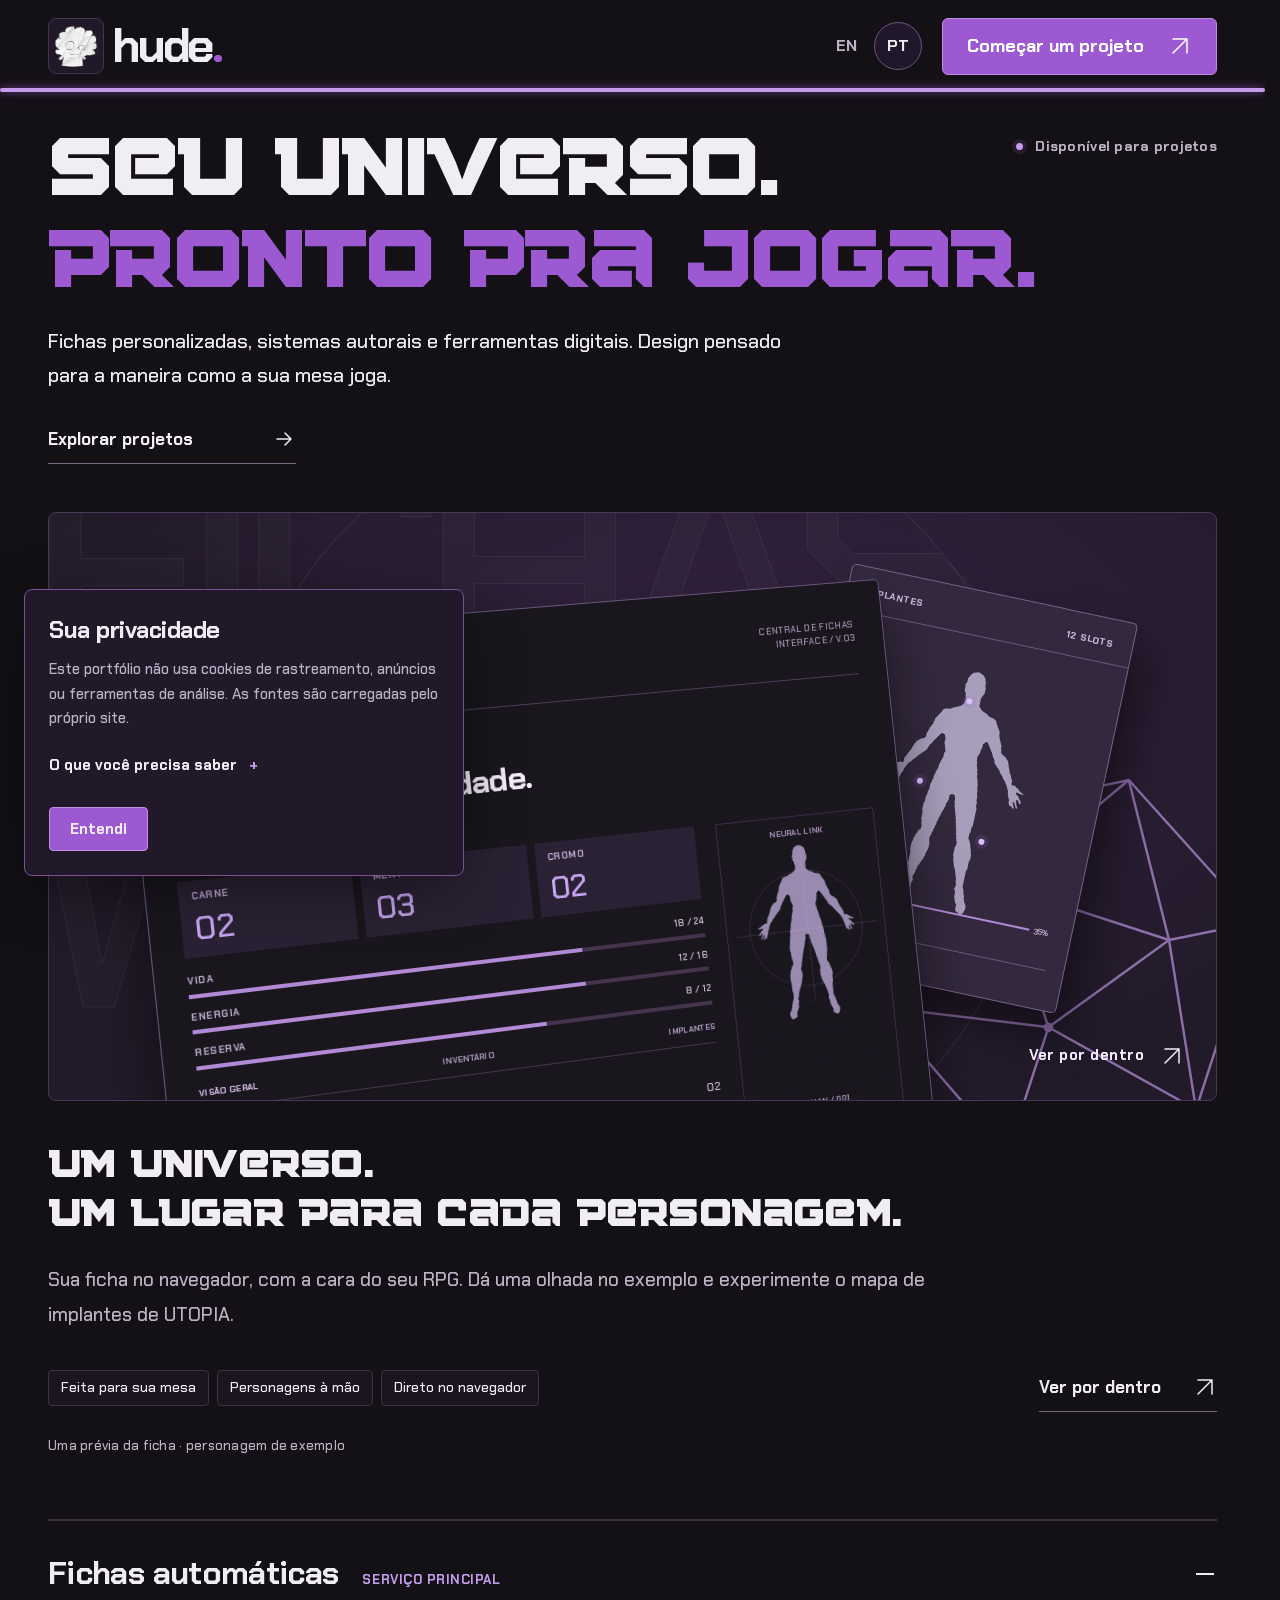
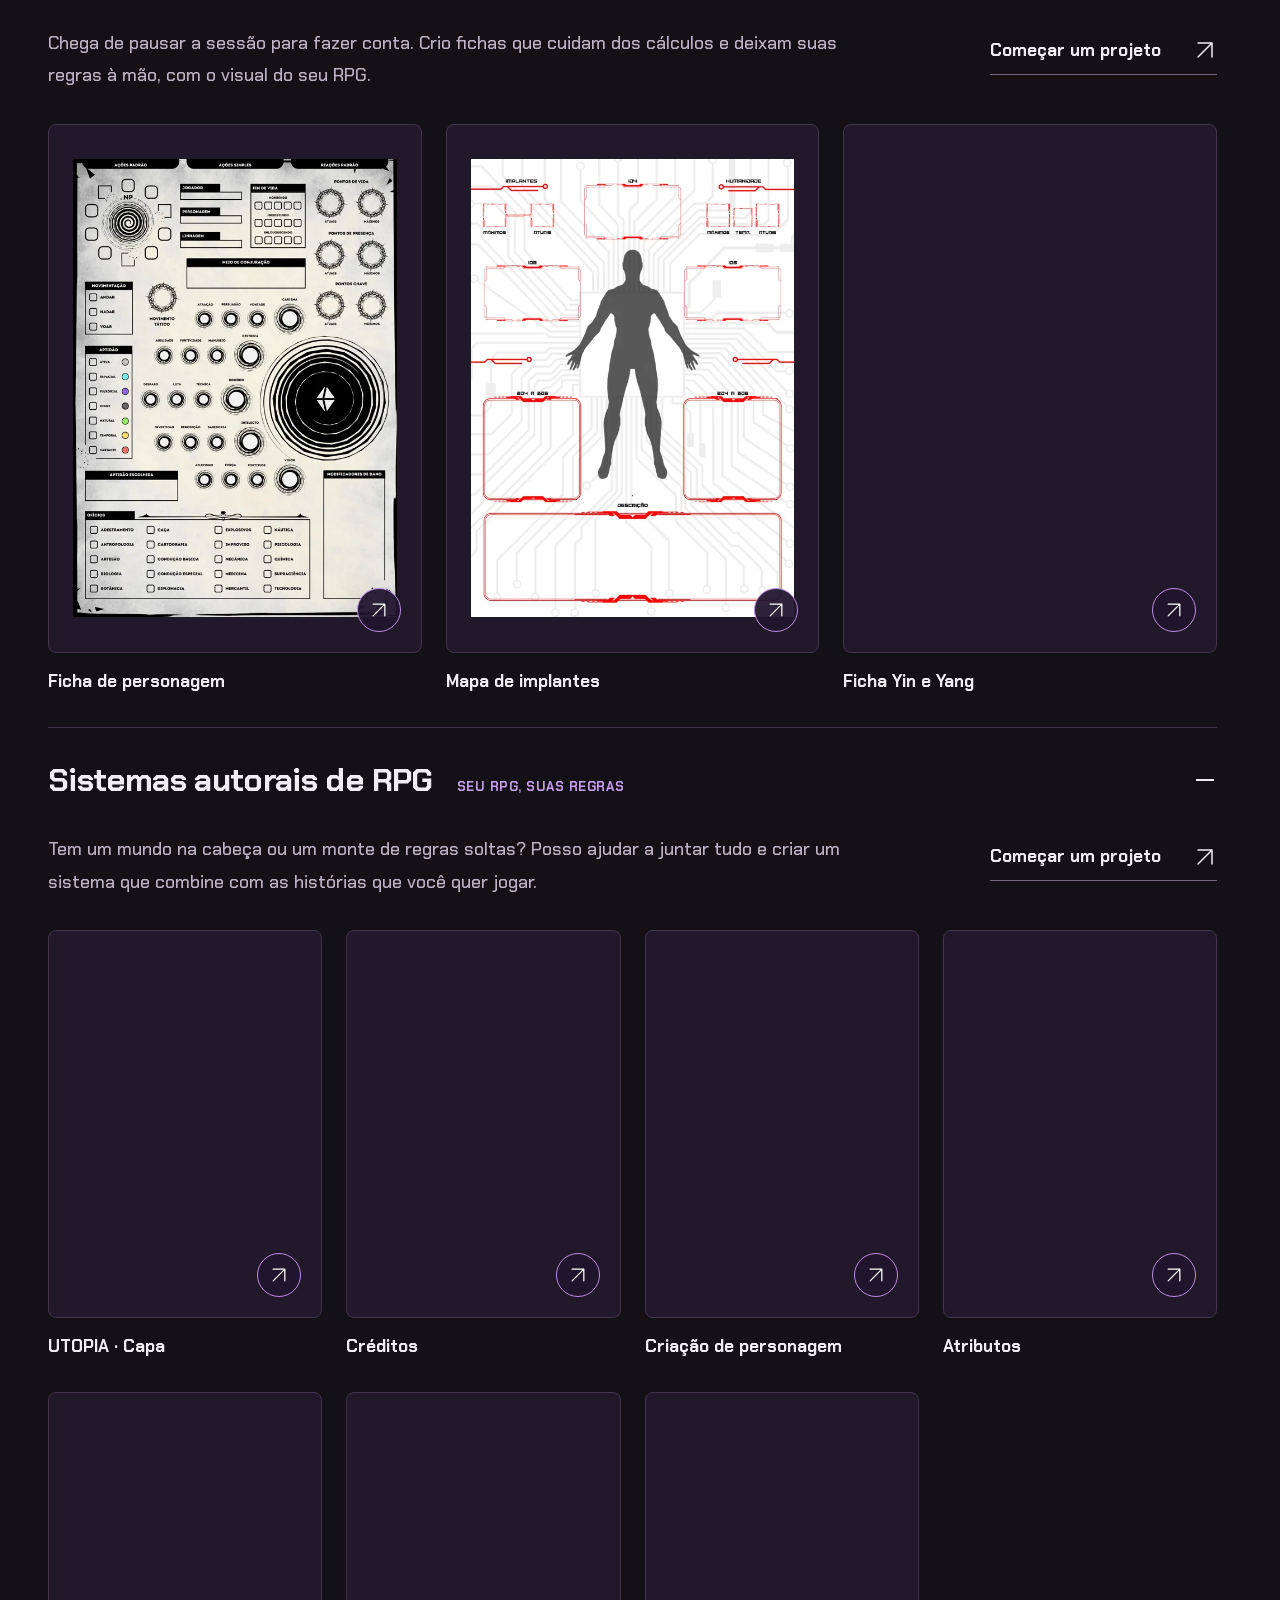
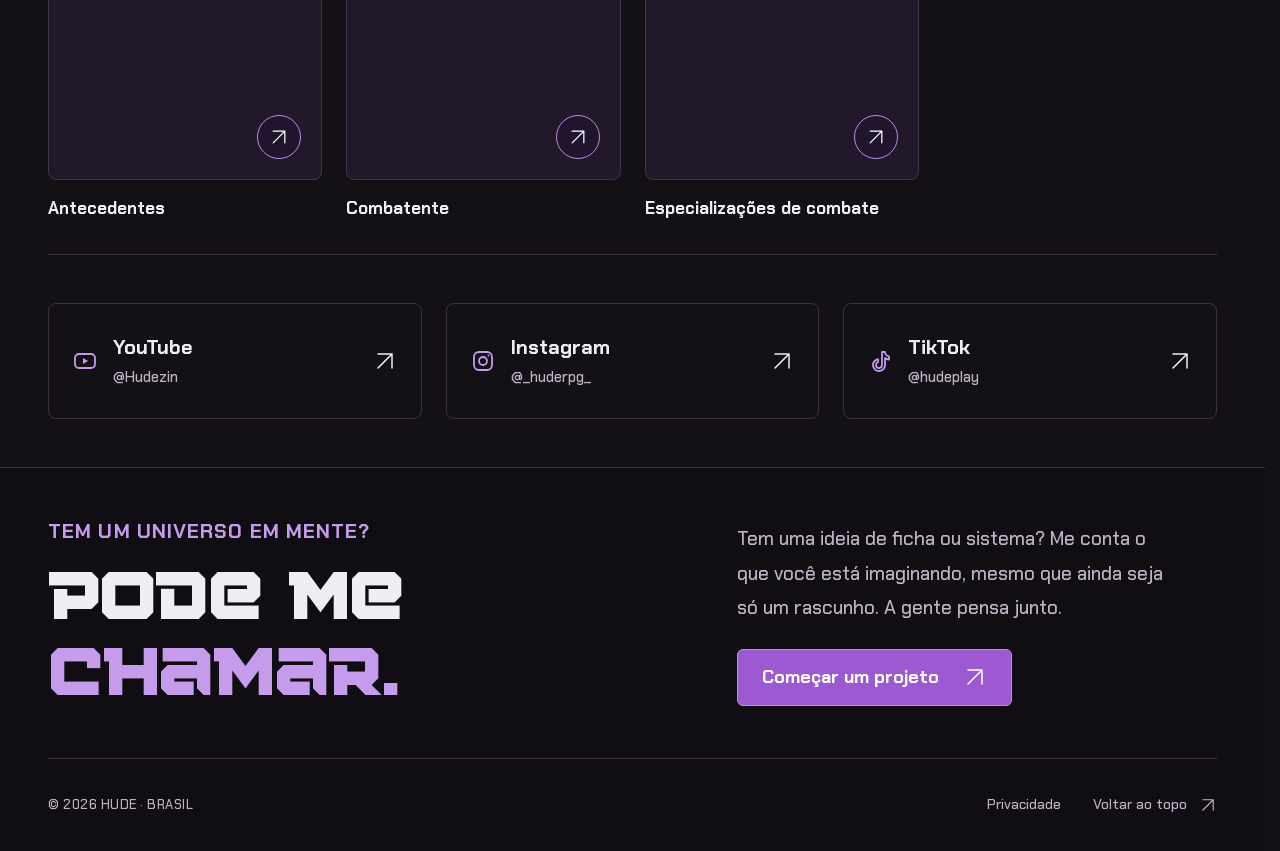
==== commit 7957dcf2: "Add Yin and Yang character sheet to gallery and frame animated brand character" ====
--- a/pt/index.html
+++ b/pt/index.html
@@ -4,12 +4,12 @@
 <meta property="og:type" content="website"><meta property="og:title" content="Hude — Fichas Automáticas e Sistemas de RPG"><meta property="og:description" content="Fichas editáveis e automáticas de RPG, sistemas autorais e experiências digitais por Hude. Encontre uma ficha com a cara da sua mesa e me conte sobre o seu jogo."><meta property="og:url" content="https://harley-aguilar.github.io/Huderpg/pt/">
 <link rel="icon" type="image/svg+xml" href="../assets/favicon.svg">
 
-<link rel="stylesheet" href="../assets/style.css?v=friendly-copy-1"><script src="../assets/app.js?v=friendly-copy-1" defer></script><script type="application/ld+json">{"@context": "https://schema.org", "@type": "Person", "name": "Harley Aguilar", "alternateName": "Hude", "url": "https://harley-aguilar.github.io/Huderpg/pt/", "sameAs": ["https://www.youtube.com/@Hudezin", "https://www.instagram.com/_huderpg_/", "https://www.tiktok.com/@hudeplay"]}</script></head><body><a class="skip" href="#main">Pular para o conteúdo</a><header class="site-header" id="top"><div class="nav wrap"><div class="brand-lockup"><button class="brand-character" data-character-toggle aria-label="Pausar animação" data-play-label="Reproduzir animação" data-pause-label="Pausar animação"><div class="character-cutout"><video data-character-video muted playsinline loop preload="metadata" poster="../assets/character/poster.jpg" width="320" height="310" aria-hidden="true"><source src="../assets/character/paper.mp4" type="video/mp4"></video></div><svg class="character-status" aria-hidden="true" width="16" height="16" viewBox="0 0 24 24" fill="none" stroke="currentColor" stroke-width="2"><path d="M9 6v12m6-12v12"/></svg></button><a class="wordmark" href="index.html" aria-label="Hude — Home">hude<span class="logo-dot">.</span></a></div><nav class="languages" aria-label="Language / Idioma"><a href="../index.html" lang="en" hreflang="en">EN</a><a href="index.html" lang="pt" hreflang="pt" aria-current="page">PT</a></nav><a class="nav-contact" href="mailto:huderpg@gmail.com" data-open-contact aria-haspopup="dialog" aria-controls="contact-dialog"><span>Começar um projeto</span><svg class="icon-arrow" aria-hidden="true" width="24" height="24" viewBox="0 0 24 24" fill="none"><path d="M5 19 19 5M5 5h14v14" stroke="currentColor" stroke-width="1.5" stroke-linecap="round" stroke-linejoin="round"/></svg></a></div></header><main id="main">
+<link rel="stylesheet" href="../assets/style.css?v=yin-yang-gallery-1"><script src="../assets/app.js?v=yin-yang-gallery-1" defer></script><script type="application/ld+json">{"@context": "https://schema.org", "@type": "Person", "name": "Harley Aguilar", "alternateName": "Hude", "url": "https://harley-aguilar.github.io/Huderpg/pt/", "sameAs": ["https://www.youtube.com/@Hudezin", "https://www.instagram.com/_huderpg_/", "https://www.tiktok.com/@hudeplay"]}</script></head><body><a class="skip" href="#main">Pular para o conteúdo</a><header class="site-header" id="top"><div class="nav wrap"><div class="brand-lockup"><button class="brand-character" data-character-toggle aria-label="Pausar animação" data-play-label="Reproduzir animação" data-pause-label="Pausar animação"><div class="character-cutout"><video data-character-video muted playsinline loop preload="metadata" poster="../assets/character/poster.jpg" width="320" height="310" aria-hidden="true"><source src="../assets/character/paper.mp4" type="video/mp4"></video></div><svg class="character-status" aria-hidden="true" width="16" height="16" viewBox="0 0 24 24" fill="none" stroke="currentColor" stroke-width="2"><path d="M9 6v12m6-12v12"/></svg></button><a class="wordmark" href="index.html" aria-label="Hude — Home">hude<span class="logo-dot">.</span></a></div><nav class="languages" aria-label="Language / Idioma"><a href="../index.html" lang="en" hreflang="en">EN</a><a href="index.html" lang="pt" hreflang="pt" aria-current="page">PT</a></nav><a class="nav-contact" href="mailto:huderpg@gmail.com" data-open-contact aria-haspopup="dialog" aria-controls="contact-dialog"><span>Começar um projeto</span><svg class="icon-arrow" aria-hidden="true" width="24" height="24" viewBox="0 0 24 24" fill="none"><path d="M5 19 19 5M5 5h14v14" stroke="currentColor" stroke-width="1.5" stroke-linecap="round" stroke-linejoin="round"/></svg></a></div></header><main id="main">
 <section class="hero wrap"><div class="hero-top mono"><span class="availability"><i></i>Disponível para projetos</span></div><div class="hero-grid"><h1>Seu universo.<br><em>Pronto pra jogar.</em></h1><div class="hero-intro"><p>Fichas personalizadas, sistemas autorais e ferramentas digitais. Design pensado para a maneira como a sua mesa joga.</p><a class="text-link" href="#work"><span>Explorar projetos</span><svg class="icon-arrow" aria-hidden="true" width="24" height="24" viewBox="0 0 24 24" fill="none"><path d="M5 12h14m-6-6 6 6-6 6" stroke="currentColor" stroke-width="1.5" stroke-linecap="round" stroke-linejoin="round"/></svg></a></div></div></section>
 <section class="selected-work wrap" id="work" aria-label="Projetos"><a class="project-stage" href="projects/utopia.html" aria-label="Explorar fichas web"><div class="art-background" aria-hidden="true"><div class="art-grid"></div><span class="art-word">FICHAS WEB</span><svg class="die art-die" aria-hidden="true" width="240" height="260" viewBox="0 0 240 260" fill="none"><path d="M120 9 222 68v121l-102 62L18 189V68L120 9Z"/><path d="m120 9 54 86 48-27M18 68l48 27 54-86M18 189l48-94h108l48 94M18 189l102-20 102 20M66 95l54 74 54-74M120 169v82"/><circle cx="120" cy="169" r="3" fill="currentColor" stroke="none"/></svg><div class="art-orbit orbit-one"></div><div class="art-orbit orbit-two"></div></div>
 <div class="art-composition" aria-hidden="true"><div class="implant-card"><div class="implant-header mono"><span>IMPLANTES</span><span>12 SLOTS</span></div><img class="implant-body" src="../assets/body.svg" width="192" height="300" alt="" loading="lazy"><span class="map-point point-a"></span><span class="map-point point-b"></span><span class="map-point point-c"></span><div class="map-scale"><span>NEURAL</span><i></i><span>35%</span></div><div class="implant-bottom mono">BODY MAPPING / U.03</div></div>
 <div class="dossier"><div class="dossier-top"><strong>FICHAS WEB</strong><span class="mono">CENTRAL DE FICHAS<br>INTERFACE / V.03</span></div><div class="dossier-rule"></div><div class="dossier-identity"><span class="mono">PERSONAGEM / 01</span><h3>Sua próxima identidade.</h3><span class="identity-cross">+</span></div><div class="dossier-content"><div class="dossier-main"><div class="art-attributes mono"><div><span>CARNE</span><b>02</b></div><div><span>MENTE</span><b>03</b></div><div><span>CROMO</span><b>02</b></div></div><div class="art-resources mono"><div class="art-resource"><div><span>VIDA</span><b>18 / 24</b></div><i></i></div><div class="art-resource"><div><span>ENERGIA</span><b>12 / 16</b></div><i></i></div><div class="art-resource"><div><span>RESERVA</span><b>8 / 12</b></div><i></i></div></div><div class="art-tabs mono"><span>VISÃO GERAL</span><span>INVENTÁRIO</span><span>IMPLANTES</span></div><div class="art-skill"><span class="mono">PERÍCIAS</span><div><span>Atletismo</span><b>02</b></div><div><span>Percepção</span><b>03</b></div></div></div><div class="dossier-side"><span class="mono">NEURAL LINK</span><div class="side-crosshair"></div><img src="../assets/body.svg" width="140" height="240" alt="" loading="lazy"><span class="mono">HUMAN / 001</span></div></div><div class="dossier-bottom mono"><span>FICHAS WEB — BRASIL</span><span>CHARACTER / SYSTEM</span></div></div></div>
 <div class="stage-bottom mono"><span class="stage-open">Ver por dentro<svg class="icon-arrow" aria-hidden="true" width="24" height="24" viewBox="0 0 24 24" fill="none"><path d="M5 19 19 5M5 5h14v14" stroke="currentColor" stroke-width="1.5" stroke-linecap="round" stroke-linejoin="round"/></svg></span></div></a><article class="project-caption"><h2>Um universo.<br>Um lugar para cada personagem.</h2><p class="project-description">Sua ficha no navegador, com a cara do seu RPG. Dá uma olhada no exemplo e experimente o mapa de implantes de UTOPIA.</p><div class="project-meta"><div class="project-tags mono"><span>Feita para sua mesa</span><span>Personagens à mão</span><span>Direto no navegador</span></div><a class="text-link" href="projects/utopia.html"><span>Ver por dentro</span><svg class="icon-arrow" aria-hidden="true" width="24" height="24" viewBox="0 0 24 24" fill="none"><path d="M5 19 19 5M5 5h14v14" stroke="currentColor" stroke-width="1.5" stroke-linecap="round" stroke-linejoin="round"/></svg></a></div><span class="project-disclosure mono">Uma prévia da ficha · personagem de exemplo</span></article></section>
-<section class="services wrap" id="services"><div class="service-list"><details class="service-row" open><summary><span class="service-name"><span class="service-title">Fichas automáticas</span><small class="mono">SERVIÇO PRINCIPAL</small></span><span class="service-plus" aria-hidden="true"></span></summary><div class="service-body"><div class="service-intro"><p>Chega de pausar a sessão para fazer conta. Crio fichas que cuidam dos cálculos e deixam suas regras à mão, com o visual do seu RPG.</p><a class="text-link" href="mailto:huderpg@gmail.com" data-open-contact aria-haspopup="dialog" aria-controls="contact-dialog"><span>Começar um projeto</span><svg class="icon-arrow" aria-hidden="true" width="24" height="24" viewBox="0 0 24 24" fill="none"><path d="M5 19 19 5M5 5h14v14" stroke="currentColor" stroke-width="1.5" stroke-linecap="round" stroke-linejoin="round"/></svg></a></div><div class="portfolio-gallery gallery-sheets"><div class="gallery-grid"><figure class="gallery-card"><a href="../assets/gallery/ficha-personagem.webp" data-gallery="sheets" data-caption="Ficha de personagem" aria-label="Ficha de personagem — Clique para ampliar" aria-haspopup="dialog" aria-controls="image-dialog"><span class="gallery-preview"><img src="../assets/gallery/ficha-personagem-thumb.webp" width="1447" height="2048" alt="Ficha de personagem" loading="lazy" decoding="async"><span class="gallery-expand" aria-hidden="true"><svg class="icon-arrow" aria-hidden="true" width="24" height="24" viewBox="0 0 24 24" fill="none"><path d="M5 19 19 5M5 5h14v14" stroke="currentColor" stroke-width="1.5" stroke-linecap="round" stroke-linejoin="round"/></svg></span></span><span class="gallery-caption">Ficha de personagem</span></a></figure><figure class="gallery-card"><a href="../assets/gallery/mapa-implantes.webp" data-gallery="sheets" data-caption="Mapa de implantes" aria-label="Mapa de implantes — Clique para ampliar" aria-haspopup="dialog" aria-controls="image-dialog"><span class="gallery-preview"><img src="../assets/gallery/mapa-implantes-thumb.webp" width="1447" height="2048" alt="Mapa de implantes" loading="lazy" decoding="async"><span class="gallery-expand" aria-hidden="true"><svg class="icon-arrow" aria-hidden="true" width="24" height="24" viewBox="0 0 24 24" fill="none"><path d="M5 19 19 5M5 5h14v14" stroke="currentColor" stroke-width="1.5" stroke-linecap="round" stroke-linejoin="round"/></svg></span></span><span class="gallery-caption">Mapa de implantes</span></a></figure></div></div></div></details><details class="service-row" open><summary><span class="service-name"><span class="service-title">Sistemas autorais de RPG</span><small class="mono">SEU RPG, SUAS REGRAS</small></span><span class="service-plus" aria-hidden="true"></span></summary><div class="service-body"><div class="service-intro"><p>Tem um mundo na cabeça ou um monte de regras soltas? Posso ajudar a juntar tudo e criar um sistema que combine com as histórias que você quer jogar.</p><a class="text-link" href="mailto:huderpg@gmail.com" data-open-contact aria-haspopup="dialog" aria-controls="contact-dialog"><span>Começar um projeto</span><svg class="icon-arrow" aria-hidden="true" width="24" height="24" viewBox="0 0 24 24" fill="none"><path d="M5 19 19 5M5 5h14v14" stroke="currentColor" stroke-width="1.5" stroke-linecap="round" stroke-linejoin="round"/></svg></a></div><div class="portfolio-gallery gallery-systems"><div class="gallery-grid"><figure class="gallery-card"><a href="../assets/gallery/utopia-capa.webp" data-gallery="systems" data-caption="UTOPIA · Capa" aria-label="UTOPIA · Capa — Clique para ampliar" aria-haspopup="dialog" aria-controls="image-dialog"><span class="gallery-preview"><img src="../assets/gallery/utopia-capa-thumb.webp" width="1447" height="2048" alt="UTOPIA · Capa" loading="lazy" decoding="async"><span class="gallery-expand" aria-hidden="true"><svg class="icon-arrow" aria-hidden="true" width="24" height="24" viewBox="0 0 24 24" fill="none"><path d="M5 19 19 5M5 5h14v14" stroke="currentColor" stroke-width="1.5" stroke-linecap="round" stroke-linejoin="round"/></svg></span></span><span class="gallery-caption">UTOPIA · Capa</span></a></figure><figure class="gallery-card"><a href="../assets/gallery/utopia-creditos.webp" data-gallery="systems" data-caption="Créditos" aria-label="Créditos — Clique para ampliar" aria-haspopup="dialog" aria-controls="image-dialog"><span class="gallery-preview"><img src="../assets/gallery/utopia-creditos-thumb.webp" width="1447" height="2048" alt="Créditos" loading="lazy" decoding="async"><span class="gallery-expand" aria-hidden="true"><svg class="icon-arrow" aria-hidden="true" width="24" height="24" viewBox="0 0 24 24" fill="none"><path d="M5 19 19 5M5 5h14v14" stroke="currentColor" stroke-width="1.5" stroke-linecap="round" stroke-linejoin="round"/></svg></span></span><span class="gallery-caption">Créditos</span></a></figure><figure class="gallery-card"><a href="../assets/gallery/criacao-personagem.webp" data-gallery="systems" data-caption="Criação de personagem" aria-label="Criação de personagem — Clique para ampliar" aria-haspopup="dialog" aria-controls="image-dialog"><span class="gallery-preview"><img src="../assets/gallery/criacao-personagem-thumb.webp" width="1447" height="2048" alt="Criação de personagem" loading="lazy" decoding="async"><span class="gallery-expand" aria-hidden="true"><svg class="icon-arrow" aria-hidden="true" width="24" height="24" viewBox="0 0 24 24" fill="none"><path d="M5 19 19 5M5 5h14v14" stroke="currentColor" stroke-width="1.5" stroke-linecap="round" stroke-linejoin="round"/></svg></span></span><span class="gallery-caption">Criação de personagem</span></a></figure><figure class="gallery-card"><a href="../assets/gallery/atributos.webp" data-gallery="systems" data-caption="Atributos" aria-label="Atributos — Clique para ampliar" aria-haspopup="dialog" aria-controls="image-dialog"><span class="gallery-preview"><img src="../assets/gallery/atributos-thumb.webp" width="1447" height="2048" alt="Atributos" loading="lazy" decoding="async"><span class="gallery-expand" aria-hidden="true"><svg class="icon-arrow" aria-hidden="true" width="24" height="24" viewBox="0 0 24 24" fill="none"><path d="M5 19 19 5M5 5h14v14" stroke="currentColor" stroke-width="1.5" stroke-linecap="round" stroke-linejoin="round"/></svg></span></span><span class="gallery-caption">Atributos</span></a></figure><figure class="gallery-card"><a href="../assets/gallery/antecedentes.webp" data-gallery="systems" data-caption="Antecedentes" aria-label="Antecedentes — Clique para ampliar" aria-haspopup="dialog" aria-controls="image-dialog"><span class="gallery-preview"><img src="../assets/gallery/antecedentes-thumb.webp" width="1447" height="2048" alt="Antecedentes" loading="lazy" decoding="async"><span class="gallery-expand" aria-hidden="true"><svg class="icon-arrow" aria-hidden="true" width="24" height="24" viewBox="0 0 24 24" fill="none"><path d="M5 19 19 5M5 5h14v14" stroke="currentColor" stroke-width="1.5" stroke-linecap="round" stroke-linejoin="round"/></svg></span></span><span class="gallery-caption">Antecedentes</span></a></figure><figure class="gallery-card"><a href="../assets/gallery/combatente.webp" data-gallery="systems" data-caption="Combatente" aria-label="Combatente — Clique para ampliar" aria-haspopup="dialog" aria-controls="image-dialog"><span class="gallery-preview"><img src="../assets/gallery/combatente-thumb.webp" width="1447" height="2048" alt="Combatente" loading="lazy" decoding="async"><span class="gallery-expand" aria-hidden="true"><svg class="icon-arrow" aria-hidden="true" width="24" height="24" viewBox="0 0 24 24" fill="none"><path d="M5 19 19 5M5 5h14v14" stroke="currentColor" stroke-width="1.5" stroke-linecap="round" stroke-linejoin="round"/></svg></span></span><span class="gallery-caption">Combatente</span></a></figure><figure class="gallery-card"><a href="../assets/gallery/especializacoes.webp" data-gallery="systems" data-caption="Especializações de combate" aria-label="Especializações de combate — Clique para ampliar" aria-haspopup="dialog" aria-controls="image-dialog"><span class="gallery-preview"><img src="../assets/gallery/especializacoes-thumb.webp" width="1447" height="2048" alt="Especializações de combate" loading="lazy" decoding="async"><span class="gallery-expand" aria-hidden="true"><svg class="icon-arrow" aria-hidden="true" width="24" height="24" viewBox="0 0 24 24" fill="none"><path d="M5 19 19 5M5 5h14v14" stroke="currentColor" stroke-width="1.5" stroke-linecap="round" stroke-linejoin="round"/></svg></span></span><span class="gallery-caption">Especializações de combate</span></a></figure></div></div></div></details></div></section>
+<section class="services wrap" id="services"><div class="service-list"><details class="service-row" open><summary><span class="service-name"><span class="service-title">Fichas automáticas</span><small class="mono">SERVIÇO PRINCIPAL</small></span><span class="service-plus" aria-hidden="true"></span></summary><div class="service-body"><div class="service-intro"><p>Chega de pausar a sessão para fazer conta. Crio fichas que cuidam dos cálculos e deixam suas regras à mão, com o visual do seu RPG.</p><a class="text-link" href="mailto:huderpg@gmail.com" data-open-contact aria-haspopup="dialog" aria-controls="contact-dialog"><span>Começar um projeto</span><svg class="icon-arrow" aria-hidden="true" width="24" height="24" viewBox="0 0 24 24" fill="none"><path d="M5 19 19 5M5 5h14v14" stroke="currentColor" stroke-width="1.5" stroke-linecap="round" stroke-linejoin="round"/></svg></a></div><div class="portfolio-gallery gallery-sheets"><div class="gallery-grid"><figure class="gallery-card"><a href="../assets/gallery/ficha-personagem.webp" data-gallery="sheets" data-caption="Ficha de personagem" aria-label="Ficha de personagem — Clique para ampliar" aria-haspopup="dialog" aria-controls="image-dialog"><span class="gallery-preview"><img src="../assets/gallery/ficha-personagem-thumb.webp" width="1447" height="2048" alt="Ficha de personagem" loading="lazy" decoding="async"><span class="gallery-expand" aria-hidden="true"><svg class="icon-arrow" aria-hidden="true" width="24" height="24" viewBox="0 0 24 24" fill="none"><path d="M5 19 19 5M5 5h14v14" stroke="currentColor" stroke-width="1.5" stroke-linecap="round" stroke-linejoin="round"/></svg></span></span><span class="gallery-caption">Ficha de personagem</span></a></figure><figure class="gallery-card"><a href="../assets/gallery/mapa-implantes.webp" data-gallery="sheets" data-caption="Mapa de implantes" aria-label="Mapa de implantes — Clique para ampliar" aria-haspopup="dialog" aria-controls="image-dialog"><span class="gallery-preview"><img src="../assets/gallery/mapa-implantes-thumb.webp" width="1447" height="2048" alt="Mapa de implantes" loading="lazy" decoding="async"><span class="gallery-expand" aria-hidden="true"><svg class="icon-arrow" aria-hidden="true" width="24" height="24" viewBox="0 0 24 24" fill="none"><path d="M5 19 19 5M5 5h14v14" stroke="currentColor" stroke-width="1.5" stroke-linecap="round" stroke-linejoin="round"/></svg></span></span><span class="gallery-caption">Mapa de implantes</span></a></figure><figure class="gallery-card"><a href="../assets/gallery/ficha-yin-yang.webp" data-gallery="sheets" data-caption="Ficha Yin e Yang" aria-label="Ficha Yin e Yang — Clique para ampliar" aria-haspopup="dialog" aria-controls="image-dialog"><span class="gallery-preview"><img src="../assets/gallery/ficha-yin-yang-thumb.webp" width="1447" height="2048" alt="Ficha Yin e Yang" loading="lazy" decoding="async"><span class="gallery-expand" aria-hidden="true"><svg class="icon-arrow" aria-hidden="true" width="24" height="24" viewBox="0 0 24 24" fill="none"><path d="M5 19 19 5M5 5h14v14" stroke="currentColor" stroke-width="1.5" stroke-linecap="round" stroke-linejoin="round"/></svg></span></span><span class="gallery-caption">Ficha Yin e Yang</span></a></figure></div></div></div></details><details class="service-row" open><summary><span class="service-name"><span class="service-title">Sistemas autorais de RPG</span><small class="mono">SEU RPG, SUAS REGRAS</small></span><span class="service-plus" aria-hidden="true"></span></summary><div class="service-body"><div class="service-intro"><p>Tem um mundo na cabeça ou um monte de regras soltas? Posso ajudar a juntar tudo e criar um sistema que combine com as histórias que você quer jogar.</p><a class="text-link" href="mailto:huderpg@gmail.com" data-open-contact aria-haspopup="dialog" aria-controls="contact-dialog"><span>Começar um projeto</span><svg class="icon-arrow" aria-hidden="true" width="24" height="24" viewBox="0 0 24 24" fill="none"><path d="M5 19 19 5M5 5h14v14" stroke="currentColor" stroke-width="1.5" stroke-linecap="round" stroke-linejoin="round"/></svg></a></div><div class="portfolio-gallery gallery-systems"><div class="gallery-grid"><figure class="gallery-card"><a href="../assets/gallery/utopia-capa.webp" data-gallery="systems" data-caption="UTOPIA · Capa" aria-label="UTOPIA · Capa — Clique para ampliar" aria-haspopup="dialog" aria-controls="image-dialog"><span class="gallery-preview"><img src="../assets/gallery/utopia-capa-thumb.webp" width="1447" height="2048" alt="UTOPIA · Capa" loading="lazy" decoding="async"><span class="gallery-expand" aria-hidden="true"><svg class="icon-arrow" aria-hidden="true" width="24" height="24" viewBox="0 0 24 24" fill="none"><path d="M5 19 19 5M5 5h14v14" stroke="currentColor" stroke-width="1.5" stroke-linecap="round" stroke-linejoin="round"/></svg></span></span><span class="gallery-caption">UTOPIA · Capa</span></a></figure><figure class="gallery-card"><a href="../assets/gallery/utopia-creditos.webp" data-gallery="systems" data-caption="Créditos" aria-label="Créditos — Clique para ampliar" aria-haspopup="dialog" aria-controls="image-dialog"><span class="gallery-preview"><img src="../assets/gallery/utopia-creditos-thumb.webp" width="1447" height="2048" alt="Créditos" loading="lazy" decoding="async"><span class="gallery-expand" aria-hidden="true"><svg class="icon-arrow" aria-hidden="true" width="24" height="24" viewBox="0 0 24 24" fill="none"><path d="M5 19 19 5M5 5h14v14" stroke="currentColor" stroke-width="1.5" stroke-linecap="round" stroke-linejoin="round"/></svg></span></span><span class="gallery-caption">Créditos</span></a></figure><figure class="gallery-card"><a href="../assets/gallery/criacao-personagem.webp" data-gallery="systems" data-caption="Criação de personagem" aria-label="Criação de personagem — Clique para ampliar" aria-haspopup="dialog" aria-controls="image-dialog"><span class="gallery-preview"><img src="../assets/gallery/criacao-personagem-thumb.webp" width="1447" height="2048" alt="Criação de personagem" loading="lazy" decoding="async"><span class="gallery-expand" aria-hidden="true"><svg class="icon-arrow" aria-hidden="true" width="24" height="24" viewBox="0 0 24 24" fill="none"><path d="M5 19 19 5M5 5h14v14" stroke="currentColor" stroke-width="1.5" stroke-linecap="round" stroke-linejoin="round"/></svg></span></span><span class="gallery-caption">Criação de personagem</span></a></figure><figure class="gallery-card"><a href="../assets/gallery/atributos.webp" data-gallery="systems" data-caption="Atributos" aria-label="Atributos — Clique para ampliar" aria-haspopup="dialog" aria-controls="image-dialog"><span class="gallery-preview"><img src="../assets/gallery/atributos-thumb.webp" width="1447" height="2048" alt="Atributos" loading="lazy" decoding="async"><span class="gallery-expand" aria-hidden="true"><svg class="icon-arrow" aria-hidden="true" width="24" height="24" viewBox="0 0 24 24" fill="none"><path d="M5 19 19 5M5 5h14v14" stroke="currentColor" stroke-width="1.5" stroke-linecap="round" stroke-linejoin="round"/></svg></span></span><span class="gallery-caption">Atributos</span></a></figure><figure class="gallery-card"><a href="../assets/gallery/antecedentes.webp" data-gallery="systems" data-caption="Antecedentes" aria-label="Antecedentes — Clique para ampliar" aria-haspopup="dialog" aria-controls="image-dialog"><span class="gallery-preview"><img src="../assets/gallery/antecedentes-thumb.webp" width="1447" height="2048" alt="Antecedentes" loading="lazy" decoding="async"><span class="gallery-expand" aria-hidden="true"><svg class="icon-arrow" aria-hidden="true" width="24" height="24" viewBox="0 0 24 24" fill="none"><path d="M5 19 19 5M5 5h14v14" stroke="currentColor" stroke-width="1.5" stroke-linecap="round" stroke-linejoin="round"/></svg></span></span><span class="gallery-caption">Antecedentes</span></a></figure><figure class="gallery-card"><a href="../assets/gallery/combatente.webp" data-gallery="systems" data-caption="Combatente" aria-label="Combatente — Clique para ampliar" aria-haspopup="dialog" aria-controls="image-dialog"><span class="gallery-preview"><img src="../assets/gallery/combatente-thumb.webp" width="1447" height="2048" alt="Combatente" loading="lazy" decoding="async"><span class="gallery-expand" aria-hidden="true"><svg class="icon-arrow" aria-hidden="true" width="24" height="24" viewBox="0 0 24 24" fill="none"><path d="M5 19 19 5M5 5h14v14" stroke="currentColor" stroke-width="1.5" stroke-linecap="round" stroke-linejoin="round"/></svg></span></span><span class="gallery-caption">Combatente</span></a></figure><figure class="gallery-card"><a href="../assets/gallery/especializacoes.webp" data-gallery="systems" data-caption="Especializações de combate" aria-label="Especializações de combate — Clique para ampliar" aria-haspopup="dialog" aria-controls="image-dialog"><span class="gallery-preview"><img src="../assets/gallery/especializacoes-thumb.webp" width="1447" height="2048" alt="Especializações de combate" loading="lazy" decoding="async"><span class="gallery-expand" aria-hidden="true"><svg class="icon-arrow" aria-hidden="true" width="24" height="24" viewBox="0 0 24 24" fill="none"><path d="M5 19 19 5M5 5h14v14" stroke="currentColor" stroke-width="1.5" stroke-linecap="round" stroke-linejoin="round"/></svg></span></span><span class="gallery-caption">Especializações de combate</span></a></figure></div></div></div></details></div></section>
 <section class="profiles wrap" id="profiles"><nav class="profile-links" aria-label="Perfis sociais"><a href="https://www.youtube.com/@Hudezin" target="_blank" rel="noopener noreferrer"><span class="profile-label"><svg class="social-icon" viewBox="0 0 24 24" width="24" height="24" fill="none" stroke="currentColor" stroke-width="1.8" stroke-linecap="round" stroke-linejoin="round" aria-hidden="true"><rect x="2" y="5" width="20" height="14" rx="4"/><path d="m10 9 5 3-5 3Z" fill="currentColor" stroke="none"/></svg><span>YouTube<small>@Hudezin</small></span></span><svg class="icon-arrow" aria-hidden="true" width="24" height="24" viewBox="0 0 24 24" fill="none"><path d="M5 19 19 5M5 5h14v14" stroke="currentColor" stroke-width="1.5" stroke-linecap="round" stroke-linejoin="round"/></svg></a><a href="https://www.instagram.com/_huderpg_/" target="_blank" rel="noopener noreferrer"><span class="profile-label"><svg class="social-icon" viewBox="0 0 24 24" width="24" height="24" fill="none" stroke="currentColor" stroke-width="1.8" stroke-linecap="round" stroke-linejoin="round" aria-hidden="true"><rect x="3" y="3" width="18" height="18" rx="5"/><circle cx="12" cy="12" r="4"/><circle cx="17.5" cy="6.5" r="1" fill="currentColor" stroke="none"/></svg><span>Instagram<small>@_huderpg_</small></span></span><svg class="icon-arrow" aria-hidden="true" width="24" height="24" viewBox="0 0 24 24" fill="none"><path d="M5 19 19 5M5 5h14v14" stroke="currentColor" stroke-width="1.5" stroke-linecap="round" stroke-linejoin="round"/></svg></a><a href="https://www.tiktok.com/@hudeplay" target="_blank" rel="noopener noreferrer"><span class="profile-label"><svg class="social-icon" viewBox="0 0 24 24" width="24" height="24" fill="none" stroke="currentColor" stroke-width="1.8" stroke-linecap="round" stroke-linejoin="round" aria-hidden="true"><path d="M14 3h3c.3 2.4 1.7 4 4 4.5v3a9.7 9.7 0 0 1-4-1.6V16a6 6 0 1 1-7-5.9v3.1a3 3 0 1 0 4 2.8Z"/></svg><span>TikTok<small>@hudeplay</small></span></span><svg class="icon-arrow" aria-hidden="true" width="24" height="24" viewBox="0 0 24 24" fill="none"><path d="M5 19 19 5M5 5h14v14" stroke="currentColor" stroke-width="1.5" stroke-linecap="round" stroke-linejoin="round"/></svg></a></nav></section>
 </main><footer class="site-footer" id="contact"><div class="contact wrap"><div><p class="eyebrow">TEM UM UNIVERSO EM MENTE?</p><h2><span>Pode me</span><em>chamar.</em></h2></div><div class="contact-action"><p>Tem uma ideia de ficha ou sistema? Me conta o que você está imaginando, mesmo que ainda seja só um rascunho. A gente pensa junto.</p><a class="nav-contact footer-contact" href="mailto:huderpg@gmail.com" data-open-contact aria-haspopup="dialog" aria-controls="contact-dialog"><span>Começar um projeto</span><svg class="icon-arrow" aria-hidden="true" width="24" height="24" viewBox="0 0 24 24" fill="none"><path d="M5 19 19 5M5 5h14v14" stroke="currentColor" stroke-width="1.5" stroke-linecap="round" stroke-linejoin="round"/></svg></a></div></div><div class="footer-bottom wrap"><span class="mono">© 2026 HUDE · BRASIL</span><a class="privacy-link" href="#privacy-notice" data-open-privacy>Privacidade</a><a href="#top">Voltar ao topo<svg class="icon-arrow" aria-hidden="true" width="24" height="24" viewBox="0 0 24 24" fill="none"><path d="M5 19 19 5M5 5h14v14" stroke="currentColor" stroke-width="1.5" stroke-linecap="round" stroke-linejoin="round"/></svg></a></div></footer><section class="privacy-notice" id="privacy-notice" role="region" aria-labelledby="privacy-title"><h2 id="privacy-title" tabindex="-1">Sua privacidade</h2><p>Este portfólio não usa cookies de rastreamento, anúncios ou ferramentas de análise. As fontes são carregadas pelo próprio site.</p><details><summary>O que você precisa saber</summary><p>A hospedagem no GitHub Pages registra endereços IP para segurança. Os dados digitados na demonstração ficam apenas na página e são apagados ao recarregar. Ao fechar este aviso, uma preferência é salva somente nesta sessão da aba, sem identificador de visitante. Links para redes sociais abrem serviços com políticas próprias. Evite inserir dados pessoais na demonstração.</p><a href="https://docs.github.com/en/site-policy/privacy-policies/github-general-privacy-statement" target="_blank" rel="noopener noreferrer">Privacidade do GitHub<svg class="icon-arrow" aria-hidden="true" width="24" height="24" viewBox="0 0 24 24" fill="none"><path d="M5 19 19 5M5 5h14v14" stroke="currentColor" stroke-width="1.5" stroke-linecap="round" stroke-linejoin="round"/></svg></a></details><button type="button" data-close-privacy hidden>Entendi</button></section><dialog class="contact-dialog" id="contact-dialog" aria-labelledby="contact-dialog-title" aria-describedby="contact-dialog-description"><button class="dialog-close" type="button" data-close-contact aria-label="Fechar contato">×</button><p class="eyebrow">PODE ME CHAMAR</p><h2 id="contact-dialog-title">Como prefere conversar?</h2><p id="contact-dialog-description">Escolha onde prefere conversar e me conta sua ideia.</p><div class="contact-options"><a class="contact-option" href="mailto:huderpg@gmail.com"><svg class="social-icon" viewBox="0 0 24 24" width="24" height="24" fill="none" stroke="currentColor" stroke-width="1.8" stroke-linecap="round" stroke-linejoin="round" aria-hidden="true"><rect x="2" y="4" width="20" height="16" rx="3"/><path d="m3 6 9 7 9-7"/></svg><span><strong>E-mail</strong><small>huderpg@gmail.com</small></span><svg class="icon-arrow" aria-hidden="true" width="24" height="24" viewBox="0 0 24 24" fill="none"><path d="M5 19 19 5M5 5h14v14" stroke="currentColor" stroke-width="1.5" stroke-linecap="round" stroke-linejoin="round"/></svg></a><a class="contact-option" href="https://www.instagram.com/_huderpg_/" target="_blank" rel="noopener noreferrer"><svg class="social-icon" viewBox="0 0 24 24" width="24" height="24" fill="none" stroke="currentColor" stroke-width="1.8" stroke-linecap="round" stroke-linejoin="round" aria-hidden="true"><rect x="3" y="3" width="18" height="18" rx="5"/><circle cx="12" cy="12" r="4"/><circle cx="17.5" cy="6.5" r="1" fill="currentColor" stroke="none"/></svg><span><strong>Instagram</strong><small>@_huderpg_</small></span><svg class="icon-arrow" aria-hidden="true" width="24" height="24" viewBox="0 0 24 24" fill="none"><path d="M5 19 19 5M5 5h14v14" stroke="currentColor" stroke-width="1.5" stroke-linecap="round" stroke-linejoin="round"/></svg></a><a class="contact-option" href="https://www.tiktok.com/@hudeplay" target="_blank" rel="noopener noreferrer"><svg class="social-icon" viewBox="0 0 24 24" width="24" height="24" fill="none" stroke="currentColor" stroke-width="1.8" stroke-linecap="round" stroke-linejoin="round" aria-hidden="true"><path d="M14 3h3c.3 2.4 1.7 4 4 4.5v3a9.7 9.7 0 0 1-4-1.6V16a6 6 0 1 1-7-5.9v3.1a3 3 0 1 0 4 2.8Z"/></svg><span><strong>TikTok</strong><small>@hudeplay</small></span><svg class="icon-arrow" aria-hidden="true" width="24" height="24" viewBox="0 0 24 24" fill="none"><path d="M5 19 19 5M5 5h14v14" stroke="currentColor" stroke-width="1.5" stroke-linecap="round" stroke-linejoin="round"/></svg></a><a class="contact-option" href="https://discord.com/users/430844973584482304" target="_blank" rel="noopener noreferrer"><svg class="social-icon" viewBox="0 0 24 24" width="24" height="24" fill="none" stroke="currentColor" stroke-width="1.8" stroke-linecap="round" stroke-linejoin="round" aria-hidden="true"><path d="M8 4.5 5.5 5.3C3.5 8.3 2.5 12 3 16.5L7 19l1.3-2M16 4.5l2.5.8c2 3 3 6.7 2.5 11.2L17 19l-1.3-2M8 6.5a16 16 0 0 1 8 0M7 15.5a12 12 0 0 0 10 0"/><circle cx="8.5" cy="11.5" r="1.3"/><circle cx="15.5" cy="11.5" r="1.3"/></svg><span><strong>Discord</strong><small>Abrir perfil</small></span><svg class="icon-arrow" aria-hidden="true" width="24" height="24" viewBox="0 0 24 24" fill="none"><path d="M5 19 19 5M5 5h14v14" stroke="currentColor" stroke-width="1.5" stroke-linecap="round" stroke-linejoin="round"/></svg></a></div><button class="contact-mode" type="button" data-toggle-contact-focus aria-pressed="false" data-focus-label="Colocar em foco" data-dock-label="Deixar na lateral">Colocar em foco</button></dialog><dialog class="image-dialog" id="image-dialog" aria-label="Visualização da imagem"><div class="image-toolbar"><p id="image-caption" aria-live="polite"></p><button class="image-zoom" type="button" data-image-zoom aria-pressed="false">Zoom</button><button type="button" data-close-image aria-label="Fechar imagem">×</button></div><div class="image-canvas"><img id="image-full" alt=""></div><div class="image-navigation"><button type="button" data-image-prev aria-label="Imagem anterior">←</button><span id="image-count" aria-live="polite"></span><button type="button" data-image-next aria-label="Próxima imagem">→</button></div></dialog></body></html>
--- a/assets/style.css
+++ b/assets/style.css
@@ -188,3 +188,9 @@
 .nav{min-height:92px;padding-block:16px;gap:20px}.brand-lockup{gap:8px}
 @media(max-width:760px){.nav{min-height:88px;padding-block:16px;gap:16px}.brand-lockup{gap:8px}}
 @media(max-width:580px){.nav{gap:12px}.nav>.nav-contact{min-height:52px}}
+
+/* Match the animated identity mark to the portfolio's framed cards. */
+.brand-character{border:1px solid #44334e;border-radius:var(--radius);background:#211929;padding:5px;transition:border-color .2s,background .2s}
+.brand-character:hover{border-color:var(--violet);background:#2c1d38}
+.gallery-sheets .gallery-grid{grid-template-columns:repeat(3,minmax(0,1fr))}
+@media(max-width:760px){.gallery-sheets .gallery-grid{grid-template-columns:repeat(2,minmax(0,1fr))}.brand-character{padding:3px}}
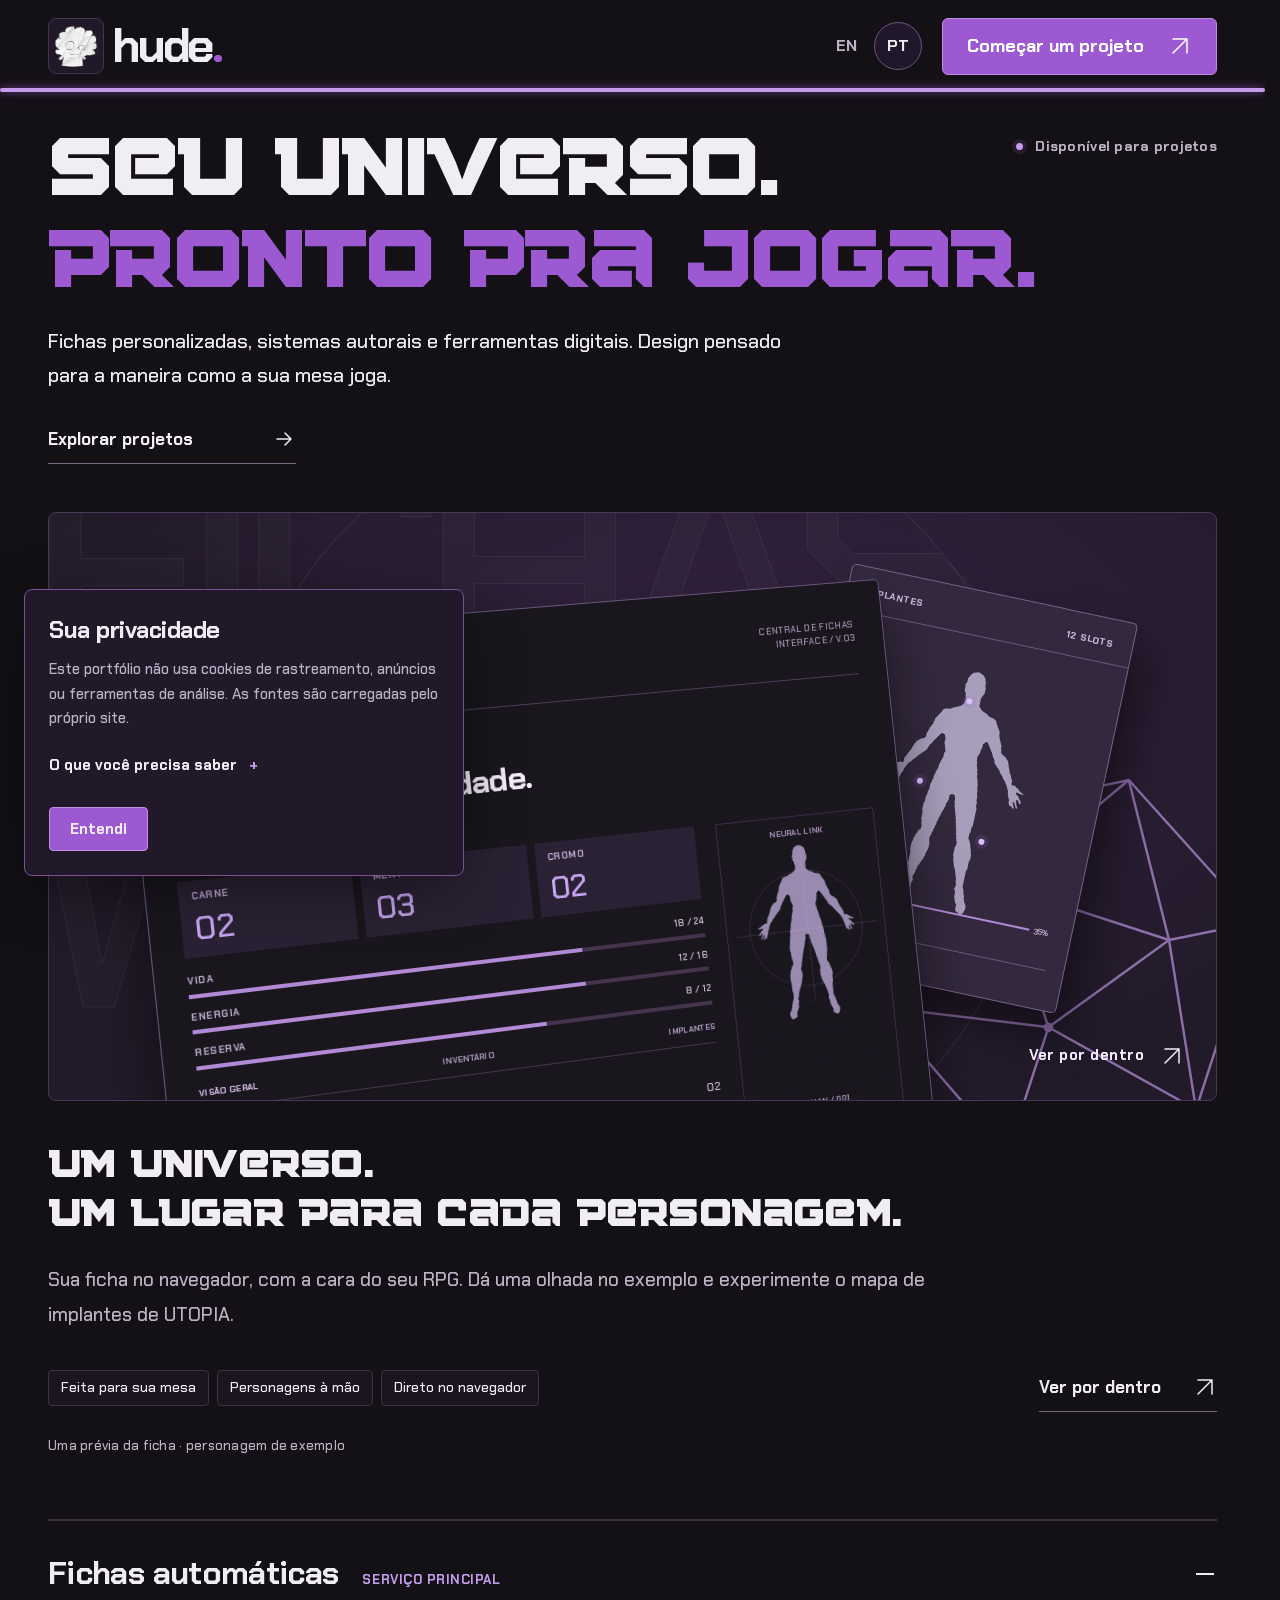
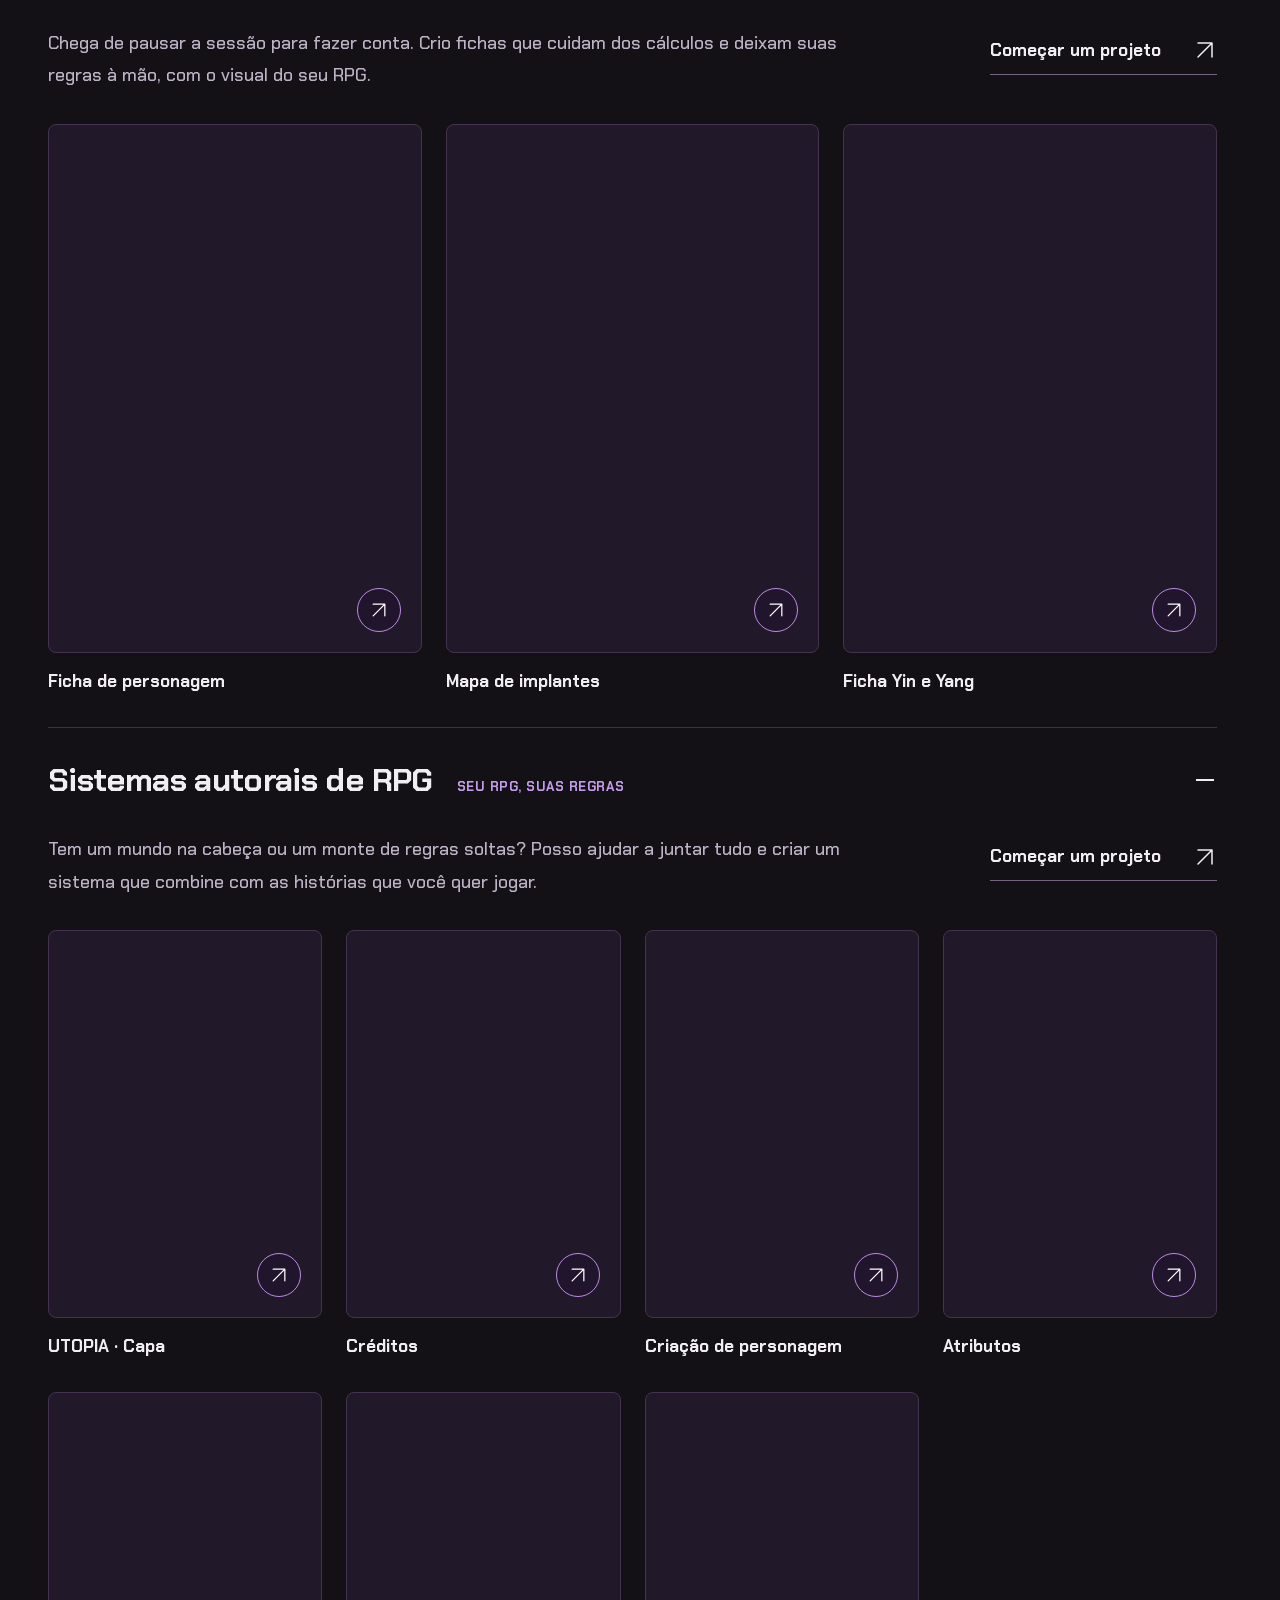
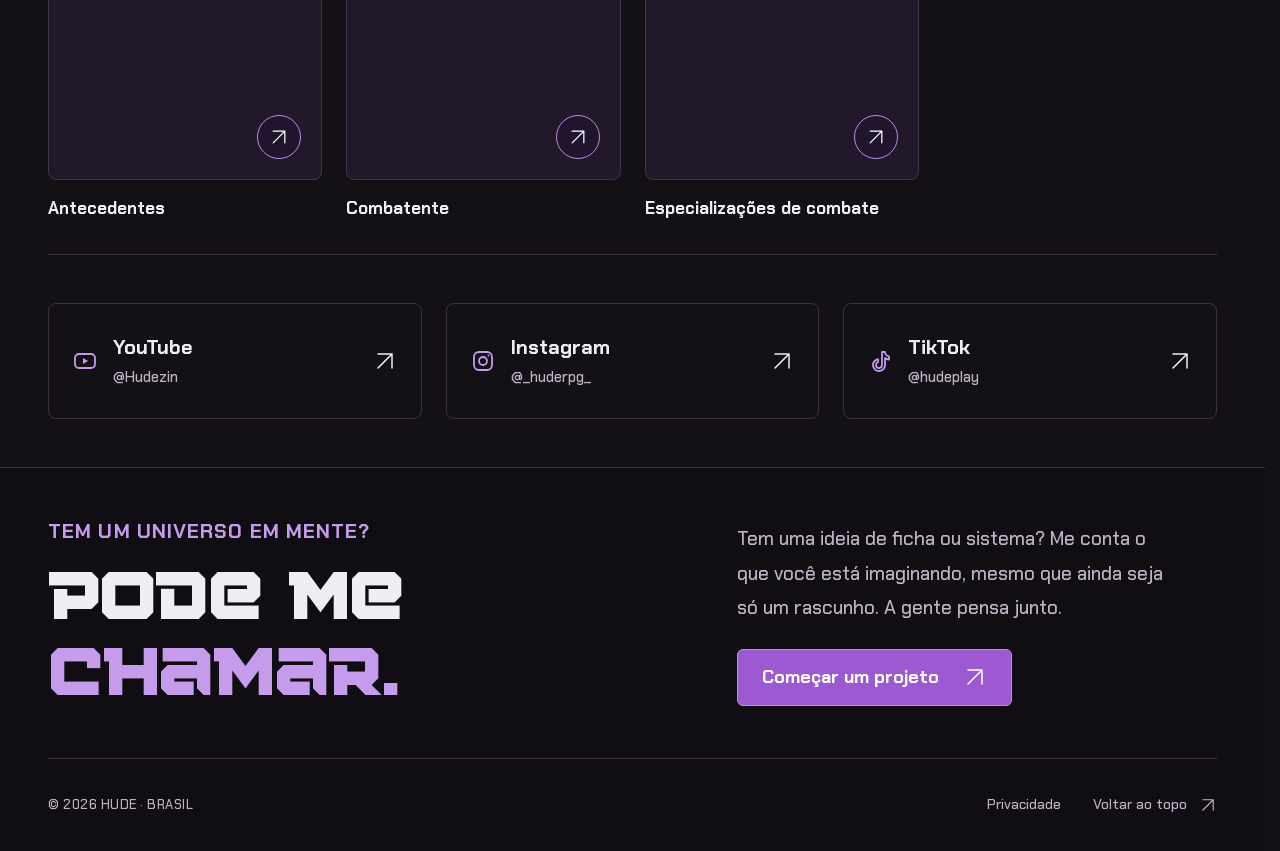
==== commit 4cf42086: "Release official bilingual portfolio with open galleries, localized SEO and verified interactions" ====
--- a/pt/index.html
+++ b/pt/index.html
@@ -1,15 +1,40 @@
-<!doctype html><html lang="pt-BR"><head>
-<meta charset="utf-8"><meta http-equiv="Content-Security-Policy" content="default-src 'none'; script-src 'self' 'sha256-HPk4V2liMiITuR6qaP8ri5Mq6n54gE8SlJAaG4/FveM='; style-src 'self'; img-src 'self'; font-src 'self'; connect-src 'none'; object-src 'none'; base-uri 'none'; form-action 'none'; frame-src 'self'; media-src 'self'"><meta name="referrer" content="no-referrer"><meta name="viewport" content="width=device-width,initial-scale=1"><meta name="theme-color" content="#141116"><meta name="color-scheme" content="dark"><title>Hude — Fichas Automáticas e Sistemas de RPG</title><meta name="description" content="Fichas editáveis e automáticas de RPG, sistemas autorais e experiências digitais por Hude. Encontre uma ficha com a cara da sua mesa e me conte sobre o seu jogo.">
-<link rel="canonical" href="https://harley-aguilar.github.io/Huderpg/pt/"><link rel="alternate" hreflang="en" href="https://harley-aguilar.github.io/Huderpg/"><link rel="alternate" hreflang="pt-BR" href="https://harley-aguilar.github.io/Huderpg/pt/"><link rel="alternate" hreflang="x-default" href="https://harley-aguilar.github.io/Huderpg/">
-<meta property="og:type" content="website"><meta property="og:title" content="Hude — Fichas Automáticas e Sistemas de RPG"><meta property="og:description" content="Fichas editáveis e automáticas de RPG, sistemas autorais e experiências digitais por Hude. Encontre uma ficha com a cara da sua mesa e me conte sobre o seu jogo."><meta property="og:url" content="https://harley-aguilar.github.io/Huderpg/pt/">
+<!doctype html><html lang="pt-BR" prefix="og: https://ogp.me/ns#"><head>
+<meta charset="utf-8"><meta http-equiv="Content-Security-Policy" content="default-src 'none'; script-src 'self' 'sha256-SHSdexH+lnA4qDz1kworXNVgaelqmmLEcqUnpx2+9UA='; style-src 'self'; img-src 'self'; font-src 'self'; connect-src 'none'; object-src 'none'; base-uri 'none'; form-action 'none'; frame-src 'self'; media-src 'self'"><meta name="referrer" content="no-referrer"><meta name="viewport" content="width=device-width,initial-scale=1"><meta name="theme-color" content="#141116"><meta name="color-scheme" content="dark">
+<title>Hude — Fichas Automáticas e Sistemas de RPG</title>
+<meta name="description" content="Fichas automáticas personalizadas, sistemas autorais de RPG de mesa e fichas web. Conheça o trabalho do Hude e me conte sua ideia para a sua mesa.">
+<meta name="robots" content="index,follow,max-image-preview:large">
+<link rel="canonical" href="https://harley-aguilar.github.io/Huderpg/pt/">
+<link rel="alternate" hreflang="en" href="https://harley-aguilar.github.io/Huderpg/">
+<link rel="alternate" hreflang="pt-BR" href="https://harley-aguilar.github.io/Huderpg/pt/">
+<link rel="alternate" hreflang="x-default" href="https://harley-aguilar.github.io/Huderpg/">
+<link rel="sitemap" type="application/xml" href="https://harley-aguilar.github.io/Huderpg/sitemap.xml">
+<meta property="og:type" content="website">
+<meta property="og:site_name" content="Hude RPG">
+<meta property="og:title" content="Hude — Fichas Automáticas e Sistemas de RPG">
+<meta property="og:description" content="Fichas automáticas personalizadas, sistemas autorais de RPG de mesa e fichas web. Conheça o trabalho do Hude e me conte sua ideia para a sua mesa.">
+<meta property="og:url" content="https://harley-aguilar.github.io/Huderpg/pt/">
+<meta property="og:locale" content="pt_BR">
+<meta property="og:locale:alternate" content="en_US">
+<meta property="og:image" content="https://harley-aguilar.github.io/Huderpg/assets/social/portfolio-pt.jpg">
+<meta property="og:image:type" content="image/jpeg">
+<meta property="og:image:width" content="1200">
+<meta property="og:image:height" content="630">
+<meta property="og:image:alt" content="Hude RPG: fichas personalizadas e sistemas autorais de RPG, com exemplos do portfólio.">
+<meta name="twitter:card" content="summary_large_image">
+<meta name="twitter:title" content="Hude — Fichas Automáticas e Sistemas de RPG">
+<meta name="twitter:description" content="Fichas automáticas personalizadas, sistemas autorais de RPG de mesa e fichas web. Conheça o trabalho do Hude e me conte sua ideia para a sua mesa.">
+<meta name="twitter:image" content="https://harley-aguilar.github.io/Huderpg/assets/social/portfolio-pt.jpg">
+<meta name="twitter:image:alt" content="Hude RPG: fichas personalizadas e sistemas autorais de RPG, com exemplos do portfólio.">
+<script type="application/ld+json">{"@context":"https://schema.org","@graph":[{"@type":"Person","@id":"https://harley-aguilar.github.io/Huderpg/#hude","name":"Hude","alternateName":"Harley Aguilar","url":"https://harley-aguilar.github.io/Huderpg/","sameAs":["https://www.youtube.com/@Hudezin","https://www.instagram.com/_huderpg_/","https://www.tiktok.com/@hudeplay"]},{"@type":"WebSite","@id":"https://harley-aguilar.github.io/Huderpg/#website","url":"https://harley-aguilar.github.io/Huderpg/","name":"Hude RPG","inLanguage":["en","pt-BR"],"publisher":{"@id":"https://harley-aguilar.github.io/Huderpg/#hude"}},{"@type":"WebPage","@id":"https://harley-aguilar.github.io/Huderpg/pt/#webpage","url":"https://harley-aguilar.github.io/Huderpg/pt/","name":"Hude — Fichas Automáticas e Sistemas de RPG","description":"Fichas automáticas personalizadas, sistemas autorais de RPG de mesa e fichas web. Conheça o trabalho do Hude e me conte sua ideia para a sua mesa.","inLanguage":"pt-BR","isPartOf":{"@id":"https://harley-aguilar.github.io/Huderpg/#website"},"about":{"@id":"https://harley-aguilar.github.io/Huderpg/#hude"},"primaryImageOfPage":{"@type":"ImageObject","url":"https://harley-aguilar.github.io/Huderpg/assets/social/portfolio-pt.jpg","width":1200,"height":630},"mainEntity":{"@id":"https://harley-aguilar.github.io/Huderpg/#hude"}}]}</script>
 <link rel="icon" type="image/svg+xml" href="../assets/favicon.svg">
-
-<link rel="stylesheet" href="../assets/style.css?v=yin-yang-gallery-1"><script src="../assets/app.js?v=yin-yang-gallery-1" defer></script><script type="application/ld+json">{"@context": "https://schema.org", "@type": "Person", "name": "Harley Aguilar", "alternateName": "Hude", "url": "https://harley-aguilar.github.io/Huderpg/pt/", "sameAs": ["https://www.youtube.com/@Hudezin", "https://www.instagram.com/_huderpg_/", "https://www.tiktok.com/@hudeplay"]}</script></head><body><a class="skip" href="#main">Pular para o conteúdo</a><header class="site-header" id="top"><div class="nav wrap"><div class="brand-lockup"><button class="brand-character" data-character-toggle aria-label="Pausar animação" data-play-label="Reproduzir animação" data-pause-label="Pausar animação"><div class="character-cutout"><video data-character-video muted playsinline loop preload="metadata" poster="../assets/character/poster.jpg" width="320" height="310" aria-hidden="true"><source src="../assets/character/paper.mp4" type="video/mp4"></video></div><svg class="character-status" aria-hidden="true" width="16" height="16" viewBox="0 0 24 24" fill="none" stroke="currentColor" stroke-width="2"><path d="M9 6v12m6-12v12"/></svg></button><a class="wordmark" href="index.html" aria-label="Hude — Home">hude<span class="logo-dot">.</span></a></div><nav class="languages" aria-label="Language / Idioma"><a href="../index.html" lang="en" hreflang="en">EN</a><a href="index.html" lang="pt" hreflang="pt" aria-current="page">PT</a></nav><a class="nav-contact" href="mailto:huderpg@gmail.com" data-open-contact aria-haspopup="dialog" aria-controls="contact-dialog"><span>Começar um projeto</span><svg class="icon-arrow" aria-hidden="true" width="24" height="24" viewBox="0 0 24 24" fill="none"><path d="M5 19 19 5M5 5h14v14" stroke="currentColor" stroke-width="1.5" stroke-linecap="round" stroke-linejoin="round"/></svg></a></div></header><main id="main">
+<link rel="preload" href="../assets/fonts/squartiqa-4f.woff" as="font" type="font/woff" crossorigin>
+<link rel="preload" href="../assets/fonts/chakra-petch-500.woff" as="font" type="font/woff" crossorigin>
+<link rel="stylesheet" href="../assets/style.css?v=official-1"><script src="../assets/app.js?v=official-1" defer></script></head><body><a class="skip" href="#main">Pular para o conteúdo</a><header class="site-header" id="top"><div class="nav wrap"><div class="brand-lockup"><button class="brand-character" type="button" data-character-toggle aria-label="Pausar animação" data-play-label="Reproduzir animação" data-pause-label="Pausar animação"><span class="character-cutout"><video data-character-video muted playsinline loop preload="metadata" poster="../assets/character/poster.jpg" width="320" height="310" aria-hidden="true"><source src="../assets/character/paper.mp4" type="video/mp4"></video></span><svg class="character-status" aria-hidden="true" width="16" height="16" viewBox="0 0 24 24" fill="none" stroke="currentColor" stroke-width="2"><path d="M9 6v12m6-12v12"/></svg></button><a class="wordmark" href="./" aria-label="Hude — Início">hude<span class="logo-dot">.</span></a></div><nav class="languages" aria-label="Idioma"><a href="../" lang="en" hreflang="en">EN</a><a href="./" lang="pt-BR" hreflang="pt-BR" aria-current="page">PT</a></nav><a class="nav-contact" href="mailto:huderpg@gmail.com" data-open-contact aria-haspopup="dialog" aria-controls="contact-dialog"><span>Começar um projeto</span><svg class="icon-arrow" aria-hidden="true" width="24" height="24" viewBox="0 0 24 24" fill="none"><path d="M5 19 19 5M5 5h14v14" stroke="currentColor" stroke-width="1.5" stroke-linecap="round" stroke-linejoin="round"/></svg></a></div></header><main id="main">
 <section class="hero wrap"><div class="hero-top mono"><span class="availability"><i></i>Disponível para projetos</span></div><div class="hero-grid"><h1>Seu universo.<br><em>Pronto pra jogar.</em></h1><div class="hero-intro"><p>Fichas personalizadas, sistemas autorais e ferramentas digitais. Design pensado para a maneira como a sua mesa joga.</p><a class="text-link" href="#work"><span>Explorar projetos</span><svg class="icon-arrow" aria-hidden="true" width="24" height="24" viewBox="0 0 24 24" fill="none"><path d="M5 12h14m-6-6 6 6-6 6" stroke="currentColor" stroke-width="1.5" stroke-linecap="round" stroke-linejoin="round"/></svg></a></div></div></section>
 <section class="selected-work wrap" id="work" aria-label="Projetos"><a class="project-stage" href="projects/utopia.html" aria-label="Explorar fichas web"><div class="art-background" aria-hidden="true"><div class="art-grid"></div><span class="art-word">FICHAS WEB</span><svg class="die art-die" aria-hidden="true" width="240" height="260" viewBox="0 0 240 260" fill="none"><path d="M120 9 222 68v121l-102 62L18 189V68L120 9Z"/><path d="m120 9 54 86 48-27M18 68l48 27 54-86M18 189l48-94h108l48 94M18 189l102-20 102 20M66 95l54 74 54-74M120 169v82"/><circle cx="120" cy="169" r="3" fill="currentColor" stroke="none"/></svg><div class="art-orbit orbit-one"></div><div class="art-orbit orbit-two"></div></div>
 <div class="art-composition" aria-hidden="true"><div class="implant-card"><div class="implant-header mono"><span>IMPLANTES</span><span>12 SLOTS</span></div><img class="implant-body" src="../assets/body.svg" width="192" height="300" alt="" loading="lazy"><span class="map-point point-a"></span><span class="map-point point-b"></span><span class="map-point point-c"></span><div class="map-scale"><span>NEURAL</span><i></i><span>35%</span></div><div class="implant-bottom mono">BODY MAPPING / U.03</div></div>
 <div class="dossier"><div class="dossier-top"><strong>FICHAS WEB</strong><span class="mono">CENTRAL DE FICHAS<br>INTERFACE / V.03</span></div><div class="dossier-rule"></div><div class="dossier-identity"><span class="mono">PERSONAGEM / 01</span><h3>Sua próxima identidade.</h3><span class="identity-cross">+</span></div><div class="dossier-content"><div class="dossier-main"><div class="art-attributes mono"><div><span>CARNE</span><b>02</b></div><div><span>MENTE</span><b>03</b></div><div><span>CROMO</span><b>02</b></div></div><div class="art-resources mono"><div class="art-resource"><div><span>VIDA</span><b>18 / 24</b></div><i></i></div><div class="art-resource"><div><span>ENERGIA</span><b>12 / 16</b></div><i></i></div><div class="art-resource"><div><span>RESERVA</span><b>8 / 12</b></div><i></i></div></div><div class="art-tabs mono"><span>VISÃO GERAL</span><span>INVENTÁRIO</span><span>IMPLANTES</span></div><div class="art-skill"><span class="mono">PERÍCIAS</span><div><span>Atletismo</span><b>02</b></div><div><span>Percepção</span><b>03</b></div></div></div><div class="dossier-side"><span class="mono">NEURAL LINK</span><div class="side-crosshair"></div><img src="../assets/body.svg" width="140" height="240" alt="" loading="lazy"><span class="mono">HUMAN / 001</span></div></div><div class="dossier-bottom mono"><span>FICHAS WEB — BRASIL</span><span>CHARACTER / SYSTEM</span></div></div></div>
 <div class="stage-bottom mono"><span class="stage-open">Ver por dentro<svg class="icon-arrow" aria-hidden="true" width="24" height="24" viewBox="0 0 24 24" fill="none"><path d="M5 19 19 5M5 5h14v14" stroke="currentColor" stroke-width="1.5" stroke-linecap="round" stroke-linejoin="round"/></svg></span></div></a><article class="project-caption"><h2>Um universo.<br>Um lugar para cada personagem.</h2><p class="project-description">Sua ficha no navegador, com a cara do seu RPG. Dá uma olhada no exemplo e experimente o mapa de implantes de UTOPIA.</p><div class="project-meta"><div class="project-tags mono"><span>Feita para sua mesa</span><span>Personagens à mão</span><span>Direto no navegador</span></div><a class="text-link" href="projects/utopia.html"><span>Ver por dentro</span><svg class="icon-arrow" aria-hidden="true" width="24" height="24" viewBox="0 0 24 24" fill="none"><path d="M5 19 19 5M5 5h14v14" stroke="currentColor" stroke-width="1.5" stroke-linecap="round" stroke-linejoin="round"/></svg></a></div><span class="project-disclosure mono">Uma prévia da ficha · personagem de exemplo</span></article></section>
-<section class="services wrap" id="services"><div class="service-list"><details class="service-row" open><summary><span class="service-name"><span class="service-title">Fichas automáticas</span><small class="mono">SERVIÇO PRINCIPAL</small></span><span class="service-plus" aria-hidden="true"></span></summary><div class="service-body"><div class="service-intro"><p>Chega de pausar a sessão para fazer conta. Crio fichas que cuidam dos cálculos e deixam suas regras à mão, com o visual do seu RPG.</p><a class="text-link" href="mailto:huderpg@gmail.com" data-open-contact aria-haspopup="dialog" aria-controls="contact-dialog"><span>Começar um projeto</span><svg class="icon-arrow" aria-hidden="true" width="24" height="24" viewBox="0 0 24 24" fill="none"><path d="M5 19 19 5M5 5h14v14" stroke="currentColor" stroke-width="1.5" stroke-linecap="round" stroke-linejoin="round"/></svg></a></div><div class="portfolio-gallery gallery-sheets"><div class="gallery-grid"><figure class="gallery-card"><a href="../assets/gallery/ficha-personagem.webp" data-gallery="sheets" data-caption="Ficha de personagem" aria-label="Ficha de personagem — Clique para ampliar" aria-haspopup="dialog" aria-controls="image-dialog"><span class="gallery-preview"><img src="../assets/gallery/ficha-personagem-thumb.webp" width="1447" height="2048" alt="Ficha de personagem" loading="lazy" decoding="async"><span class="gallery-expand" aria-hidden="true"><svg class="icon-arrow" aria-hidden="true" width="24" height="24" viewBox="0 0 24 24" fill="none"><path d="M5 19 19 5M5 5h14v14" stroke="currentColor" stroke-width="1.5" stroke-linecap="round" stroke-linejoin="round"/></svg></span></span><span class="gallery-caption">Ficha de personagem</span></a></figure><figure class="gallery-card"><a href="../assets/gallery/mapa-implantes.webp" data-gallery="sheets" data-caption="Mapa de implantes" aria-label="Mapa de implantes — Clique para ampliar" aria-haspopup="dialog" aria-controls="image-dialog"><span class="gallery-preview"><img src="../assets/gallery/mapa-implantes-thumb.webp" width="1447" height="2048" alt="Mapa de implantes" loading="lazy" decoding="async"><span class="gallery-expand" aria-hidden="true"><svg class="icon-arrow" aria-hidden="true" width="24" height="24" viewBox="0 0 24 24" fill="none"><path d="M5 19 19 5M5 5h14v14" stroke="currentColor" stroke-width="1.5" stroke-linecap="round" stroke-linejoin="round"/></svg></span></span><span class="gallery-caption">Mapa de implantes</span></a></figure><figure class="gallery-card"><a href="../assets/gallery/ficha-yin-yang.webp" data-gallery="sheets" data-caption="Ficha Yin e Yang" aria-label="Ficha Yin e Yang — Clique para ampliar" aria-haspopup="dialog" aria-controls="image-dialog"><span class="gallery-preview"><img src="../assets/gallery/ficha-yin-yang-thumb.webp" width="1447" height="2048" alt="Ficha Yin e Yang" loading="lazy" decoding="async"><span class="gallery-expand" aria-hidden="true"><svg class="icon-arrow" aria-hidden="true" width="24" height="24" viewBox="0 0 24 24" fill="none"><path d="M5 19 19 5M5 5h14v14" stroke="currentColor" stroke-width="1.5" stroke-linecap="round" stroke-linejoin="round"/></svg></span></span><span class="gallery-caption">Ficha Yin e Yang</span></a></figure></div></div></div></details><details class="service-row" open><summary><span class="service-name"><span class="service-title">Sistemas autorais de RPG</span><small class="mono">SEU RPG, SUAS REGRAS</small></span><span class="service-plus" aria-hidden="true"></span></summary><div class="service-body"><div class="service-intro"><p>Tem um mundo na cabeça ou um monte de regras soltas? Posso ajudar a juntar tudo e criar um sistema que combine com as histórias que você quer jogar.</p><a class="text-link" href="mailto:huderpg@gmail.com" data-open-contact aria-haspopup="dialog" aria-controls="contact-dialog"><span>Começar um projeto</span><svg class="icon-arrow" aria-hidden="true" width="24" height="24" viewBox="0 0 24 24" fill="none"><path d="M5 19 19 5M5 5h14v14" stroke="currentColor" stroke-width="1.5" stroke-linecap="round" stroke-linejoin="round"/></svg></a></div><div class="portfolio-gallery gallery-systems"><div class="gallery-grid"><figure class="gallery-card"><a href="../assets/gallery/utopia-capa.webp" data-gallery="systems" data-caption="UTOPIA · Capa" aria-label="UTOPIA · Capa — Clique para ampliar" aria-haspopup="dialog" aria-controls="image-dialog"><span class="gallery-preview"><img src="../assets/gallery/utopia-capa-thumb.webp" width="1447" height="2048" alt="UTOPIA · Capa" loading="lazy" decoding="async"><span class="gallery-expand" aria-hidden="true"><svg class="icon-arrow" aria-hidden="true" width="24" height="24" viewBox="0 0 24 24" fill="none"><path d="M5 19 19 5M5 5h14v14" stroke="currentColor" stroke-width="1.5" stroke-linecap="round" stroke-linejoin="round"/></svg></span></span><span class="gallery-caption">UTOPIA · Capa</span></a></figure><figure class="gallery-card"><a href="../assets/gallery/utopia-creditos.webp" data-gallery="systems" data-caption="Créditos" aria-label="Créditos — Clique para ampliar" aria-haspopup="dialog" aria-controls="image-dialog"><span class="gallery-preview"><img src="../assets/gallery/utopia-creditos-thumb.webp" width="1447" height="2048" alt="Créditos" loading="lazy" decoding="async"><span class="gallery-expand" aria-hidden="true"><svg class="icon-arrow" aria-hidden="true" width="24" height="24" viewBox="0 0 24 24" fill="none"><path d="M5 19 19 5M5 5h14v14" stroke="currentColor" stroke-width="1.5" stroke-linecap="round" stroke-linejoin="round"/></svg></span></span><span class="gallery-caption">Créditos</span></a></figure><figure class="gallery-card"><a href="../assets/gallery/criacao-personagem.webp" data-gallery="systems" data-caption="Criação de personagem" aria-label="Criação de personagem — Clique para ampliar" aria-haspopup="dialog" aria-controls="image-dialog"><span class="gallery-preview"><img src="../assets/gallery/criacao-personagem-thumb.webp" width="1447" height="2048" alt="Criação de personagem" loading="lazy" decoding="async"><span class="gallery-expand" aria-hidden="true"><svg class="icon-arrow" aria-hidden="true" width="24" height="24" viewBox="0 0 24 24" fill="none"><path d="M5 19 19 5M5 5h14v14" stroke="currentColor" stroke-width="1.5" stroke-linecap="round" stroke-linejoin="round"/></svg></span></span><span class="gallery-caption">Criação de personagem</span></a></figure><figure class="gallery-card"><a href="../assets/gallery/atributos.webp" data-gallery="systems" data-caption="Atributos" aria-label="Atributos — Clique para ampliar" aria-haspopup="dialog" aria-controls="image-dialog"><span class="gallery-preview"><img src="../assets/gallery/atributos-thumb.webp" width="1447" height="2048" alt="Atributos" loading="lazy" decoding="async"><span class="gallery-expand" aria-hidden="true"><svg class="icon-arrow" aria-hidden="true" width="24" height="24" viewBox="0 0 24 24" fill="none"><path d="M5 19 19 5M5 5h14v14" stroke="currentColor" stroke-width="1.5" stroke-linecap="round" stroke-linejoin="round"/></svg></span></span><span class="gallery-caption">Atributos</span></a></figure><figure class="gallery-card"><a href="../assets/gallery/antecedentes.webp" data-gallery="systems" data-caption="Antecedentes" aria-label="Antecedentes — Clique para ampliar" aria-haspopup="dialog" aria-controls="image-dialog"><span class="gallery-preview"><img src="../assets/gallery/antecedentes-thumb.webp" width="1447" height="2048" alt="Antecedentes" loading="lazy" decoding="async"><span class="gallery-expand" aria-hidden="true"><svg class="icon-arrow" aria-hidden="true" width="24" height="24" viewBox="0 0 24 24" fill="none"><path d="M5 19 19 5M5 5h14v14" stroke="currentColor" stroke-width="1.5" stroke-linecap="round" stroke-linejoin="round"/></svg></span></span><span class="gallery-caption">Antecedentes</span></a></figure><figure class="gallery-card"><a href="../assets/gallery/combatente.webp" data-gallery="systems" data-caption="Combatente" aria-label="Combatente — Clique para ampliar" aria-haspopup="dialog" aria-controls="image-dialog"><span class="gallery-preview"><img src="../assets/gallery/combatente-thumb.webp" width="1447" height="2048" alt="Combatente" loading="lazy" decoding="async"><span class="gallery-expand" aria-hidden="true"><svg class="icon-arrow" aria-hidden="true" width="24" height="24" viewBox="0 0 24 24" fill="none"><path d="M5 19 19 5M5 5h14v14" stroke="currentColor" stroke-width="1.5" stroke-linecap="round" stroke-linejoin="round"/></svg></span></span><span class="gallery-caption">Combatente</span></a></figure><figure class="gallery-card"><a href="../assets/gallery/especializacoes.webp" data-gallery="systems" data-caption="Especializações de combate" aria-label="Especializações de combate — Clique para ampliar" aria-haspopup="dialog" aria-controls="image-dialog"><span class="gallery-preview"><img src="../assets/gallery/especializacoes-thumb.webp" width="1447" height="2048" alt="Especializações de combate" loading="lazy" decoding="async"><span class="gallery-expand" aria-hidden="true"><svg class="icon-arrow" aria-hidden="true" width="24" height="24" viewBox="0 0 24 24" fill="none"><path d="M5 19 19 5M5 5h14v14" stroke="currentColor" stroke-width="1.5" stroke-linecap="round" stroke-linejoin="round"/></svg></span></span><span class="gallery-caption">Especializações de combate</span></a></figure></div></div></div></details></div></section>
+<section class="services wrap" id="services"><div class="service-list"><details class="service-row" id="sheets" open><summary aria-labelledby="sheets-title" aria-describedby="sheets-tag"><h2 class="service-summary"><span class="service-name"><span class="service-title" id="sheets-title">Fichas automáticas</span> <small class="mono" id="sheets-tag">SERVIÇO PRINCIPAL</small></span><span class="service-plus" aria-hidden="true"></span></h2></summary><div class="service-body"><div class="service-intro"><p>Chega de pausar a sessão para fazer conta. Crio fichas que cuidam dos cálculos e deixam suas regras à mão, com o visual do seu RPG.</p><a class="text-link" href="mailto:huderpg@gmail.com" data-open-contact aria-haspopup="dialog" aria-controls="contact-dialog"><span>Começar um projeto</span><svg class="icon-arrow" aria-hidden="true" width="24" height="24" viewBox="0 0 24 24" fill="none"><path d="M5 19 19 5M5 5h14v14" stroke="currentColor" stroke-width="1.5" stroke-linecap="round" stroke-linejoin="round"/></svg></a></div><div class="portfolio-gallery gallery-sheets"><div class="gallery-grid"><figure class="gallery-card"><a href="../assets/gallery/ficha-personagem.webp" data-gallery="sheets" data-caption="Ficha de personagem" aria-label="Ficha de personagem — Clique para ampliar" aria-haspopup="dialog" aria-controls="image-dialog"><span class="gallery-preview"><img src="../assets/gallery/ficha-personagem-thumb.webp" width="1447" height="2048" alt="Ficha de personagem" loading="lazy" decoding="async"><span class="gallery-expand" aria-hidden="true"><svg class="icon-arrow" aria-hidden="true" width="24" height="24" viewBox="0 0 24 24" fill="none"><path d="M5 19 19 5M5 5h14v14" stroke="currentColor" stroke-width="1.5" stroke-linecap="round" stroke-linejoin="round"/></svg></span></span><span class="gallery-caption">Ficha de personagem</span></a></figure><figure class="gallery-card"><a href="../assets/gallery/mapa-implantes.webp" data-gallery="sheets" data-caption="Mapa de implantes" aria-label="Mapa de implantes — Clique para ampliar" aria-haspopup="dialog" aria-controls="image-dialog"><span class="gallery-preview"><img src="../assets/gallery/mapa-implantes-thumb.webp" width="1447" height="2048" alt="Mapa de implantes" loading="lazy" decoding="async"><span class="gallery-expand" aria-hidden="true"><svg class="icon-arrow" aria-hidden="true" width="24" height="24" viewBox="0 0 24 24" fill="none"><path d="M5 19 19 5M5 5h14v14" stroke="currentColor" stroke-width="1.5" stroke-linecap="round" stroke-linejoin="round"/></svg></span></span><span class="gallery-caption">Mapa de implantes</span></a></figure><figure class="gallery-card"><a href="../assets/gallery/ficha-yin-yang.webp" data-gallery="sheets" data-caption="Ficha Yin e Yang" aria-label="Ficha Yin e Yang — Clique para ampliar" aria-haspopup="dialog" aria-controls="image-dialog"><span class="gallery-preview"><img src="../assets/gallery/ficha-yin-yang-thumb.webp" width="1447" height="2048" alt="Ficha Yin e Yang" loading="lazy" decoding="async"><span class="gallery-expand" aria-hidden="true"><svg class="icon-arrow" aria-hidden="true" width="24" height="24" viewBox="0 0 24 24" fill="none"><path d="M5 19 19 5M5 5h14v14" stroke="currentColor" stroke-width="1.5" stroke-linecap="round" stroke-linejoin="round"/></svg></span></span><span class="gallery-caption">Ficha Yin e Yang</span></a></figure></div></div></div></details><details class="service-row" id="systems" open><summary aria-labelledby="systems-title" aria-describedby="systems-tag"><h2 class="service-summary"><span class="service-name"><span class="service-title" id="systems-title">Sistemas autorais de RPG</span> <small class="mono" id="systems-tag">SEU RPG, SUAS REGRAS</small></span><span class="service-plus" aria-hidden="true"></span></h2></summary><div class="service-body"><div class="service-intro"><p>Tem um mundo na cabeça ou um monte de regras soltas? Posso ajudar a juntar tudo e criar um sistema que combine com as histórias que você quer jogar.</p><a class="text-link" href="mailto:huderpg@gmail.com" data-open-contact aria-haspopup="dialog" aria-controls="contact-dialog"><span>Começar um projeto</span><svg class="icon-arrow" aria-hidden="true" width="24" height="24" viewBox="0 0 24 24" fill="none"><path d="M5 19 19 5M5 5h14v14" stroke="currentColor" stroke-width="1.5" stroke-linecap="round" stroke-linejoin="round"/></svg></a></div><div class="portfolio-gallery gallery-systems"><div class="gallery-grid"><figure class="gallery-card"><a href="../assets/gallery/utopia-capa.webp" data-gallery="systems" data-caption="UTOPIA · Capa" aria-label="UTOPIA · Capa — Clique para ampliar" aria-haspopup="dialog" aria-controls="image-dialog"><span class="gallery-preview"><img src="../assets/gallery/utopia-capa-thumb.webp" width="1447" height="2048" alt="UTOPIA · Capa" loading="lazy" decoding="async"><span class="gallery-expand" aria-hidden="true"><svg class="icon-arrow" aria-hidden="true" width="24" height="24" viewBox="0 0 24 24" fill="none"><path d="M5 19 19 5M5 5h14v14" stroke="currentColor" stroke-width="1.5" stroke-linecap="round" stroke-linejoin="round"/></svg></span></span><span class="gallery-caption">UTOPIA · Capa</span></a></figure><figure class="gallery-card"><a href="../assets/gallery/utopia-creditos.webp" data-gallery="systems" data-caption="Créditos" aria-label="Créditos — Clique para ampliar" aria-haspopup="dialog" aria-controls="image-dialog"><span class="gallery-preview"><img src="../assets/gallery/utopia-creditos-thumb.webp" width="1447" height="2048" alt="Créditos" loading="lazy" decoding="async"><span class="gallery-expand" aria-hidden="true"><svg class="icon-arrow" aria-hidden="true" width="24" height="24" viewBox="0 0 24 24" fill="none"><path d="M5 19 19 5M5 5h14v14" stroke="currentColor" stroke-width="1.5" stroke-linecap="round" stroke-linejoin="round"/></svg></span></span><span class="gallery-caption">Créditos</span></a></figure><figure class="gallery-card"><a href="../assets/gallery/criacao-personagem.webp" data-gallery="systems" data-caption="Criação de personagem" aria-label="Criação de personagem — Clique para ampliar" aria-haspopup="dialog" aria-controls="image-dialog"><span class="gallery-preview"><img src="../assets/gallery/criacao-personagem-thumb.webp" width="1447" height="2048" alt="Criação de personagem" loading="lazy" decoding="async"><span class="gallery-expand" aria-hidden="true"><svg class="icon-arrow" aria-hidden="true" width="24" height="24" viewBox="0 0 24 24" fill="none"><path d="M5 19 19 5M5 5h14v14" stroke="currentColor" stroke-width="1.5" stroke-linecap="round" stroke-linejoin="round"/></svg></span></span><span class="gallery-caption">Criação de personagem</span></a></figure><figure class="gallery-card"><a href="../assets/gallery/atributos.webp" data-gallery="systems" data-caption="Atributos" aria-label="Atributos — Clique para ampliar" aria-haspopup="dialog" aria-controls="image-dialog"><span class="gallery-preview"><img src="../assets/gallery/atributos-thumb.webp" width="1447" height="2048" alt="Atributos" loading="lazy" decoding="async"><span class="gallery-expand" aria-hidden="true"><svg class="icon-arrow" aria-hidden="true" width="24" height="24" viewBox="0 0 24 24" fill="none"><path d="M5 19 19 5M5 5h14v14" stroke="currentColor" stroke-width="1.5" stroke-linecap="round" stroke-linejoin="round"/></svg></span></span><span class="gallery-caption">Atributos</span></a></figure><figure class="gallery-card"><a href="../assets/gallery/antecedentes.webp" data-gallery="systems" data-caption="Antecedentes" aria-label="Antecedentes — Clique para ampliar" aria-haspopup="dialog" aria-controls="image-dialog"><span class="gallery-preview"><img src="../assets/gallery/antecedentes-thumb.webp" width="1447" height="2048" alt="Antecedentes" loading="lazy" decoding="async"><span class="gallery-expand" aria-hidden="true"><svg class="icon-arrow" aria-hidden="true" width="24" height="24" viewBox="0 0 24 24" fill="none"><path d="M5 19 19 5M5 5h14v14" stroke="currentColor" stroke-width="1.5" stroke-linecap="round" stroke-linejoin="round"/></svg></span></span><span class="gallery-caption">Antecedentes</span></a></figure><figure class="gallery-card"><a href="../assets/gallery/combatente.webp" data-gallery="systems" data-caption="Combatente" aria-label="Combatente — Clique para ampliar" aria-haspopup="dialog" aria-controls="image-dialog"><span class="gallery-preview"><img src="../assets/gallery/combatente-thumb.webp" width="1447" height="2048" alt="Combatente" loading="lazy" decoding="async"><span class="gallery-expand" aria-hidden="true"><svg class="icon-arrow" aria-hidden="true" width="24" height="24" viewBox="0 0 24 24" fill="none"><path d="M5 19 19 5M5 5h14v14" stroke="currentColor" stroke-width="1.5" stroke-linecap="round" stroke-linejoin="round"/></svg></span></span><span class="gallery-caption">Combatente</span></a></figure><figure class="gallery-card"><a href="../assets/gallery/especializacoes.webp" data-gallery="systems" data-caption="Especializações de combate" aria-label="Especializações de combate — Clique para ampliar" aria-haspopup="dialog" aria-controls="image-dialog"><span class="gallery-preview"><img src="../assets/gallery/especializacoes-thumb.webp" width="1447" height="2048" alt="Especializações de combate" loading="lazy" decoding="async"><span class="gallery-expand" aria-hidden="true"><svg class="icon-arrow" aria-hidden="true" width="24" height="24" viewBox="0 0 24 24" fill="none"><path d="M5 19 19 5M5 5h14v14" stroke="currentColor" stroke-width="1.5" stroke-linecap="round" stroke-linejoin="round"/></svg></span></span><span class="gallery-caption">Especializações de combate</span></a></figure></div></div></div></details></div></section>
 <section class="profiles wrap" id="profiles"><nav class="profile-links" aria-label="Perfis sociais"><a href="https://www.youtube.com/@Hudezin" target="_blank" rel="noopener noreferrer"><span class="profile-label"><svg class="social-icon" viewBox="0 0 24 24" width="24" height="24" fill="none" stroke="currentColor" stroke-width="1.8" stroke-linecap="round" stroke-linejoin="round" aria-hidden="true"><rect x="2" y="5" width="20" height="14" rx="4"/><path d="m10 9 5 3-5 3Z" fill="currentColor" stroke="none"/></svg><span>YouTube<small>@Hudezin</small></span></span><svg class="icon-arrow" aria-hidden="true" width="24" height="24" viewBox="0 0 24 24" fill="none"><path d="M5 19 19 5M5 5h14v14" stroke="currentColor" stroke-width="1.5" stroke-linecap="round" stroke-linejoin="round"/></svg></a><a href="https://www.instagram.com/_huderpg_/" target="_blank" rel="noopener noreferrer"><span class="profile-label"><svg class="social-icon" viewBox="0 0 24 24" width="24" height="24" fill="none" stroke="currentColor" stroke-width="1.8" stroke-linecap="round" stroke-linejoin="round" aria-hidden="true"><rect x="3" y="3" width="18" height="18" rx="5"/><circle cx="12" cy="12" r="4"/><circle cx="17.5" cy="6.5" r="1" fill="currentColor" stroke="none"/></svg><span>Instagram<small>@_huderpg_</small></span></span><svg class="icon-arrow" aria-hidden="true" width="24" height="24" viewBox="0 0 24 24" fill="none"><path d="M5 19 19 5M5 5h14v14" stroke="currentColor" stroke-width="1.5" stroke-linecap="round" stroke-linejoin="round"/></svg></a><a href="https://www.tiktok.com/@hudeplay" target="_blank" rel="noopener noreferrer"><span class="profile-label"><svg class="social-icon" viewBox="0 0 24 24" width="24" height="24" fill="none" stroke="currentColor" stroke-width="1.8" stroke-linecap="round" stroke-linejoin="round" aria-hidden="true"><path d="M14 3h3c.3 2.4 1.7 4 4 4.5v3a9.7 9.7 0 0 1-4-1.6V16a6 6 0 1 1-7-5.9v3.1a3 3 0 1 0 4 2.8Z"/></svg><span>TikTok<small>@hudeplay</small></span></span><svg class="icon-arrow" aria-hidden="true" width="24" height="24" viewBox="0 0 24 24" fill="none"><path d="M5 19 19 5M5 5h14v14" stroke="currentColor" stroke-width="1.5" stroke-linecap="round" stroke-linejoin="round"/></svg></a></nav></section>
-</main><footer class="site-footer" id="contact"><div class="contact wrap"><div><p class="eyebrow">TEM UM UNIVERSO EM MENTE?</p><h2><span>Pode me</span><em>chamar.</em></h2></div><div class="contact-action"><p>Tem uma ideia de ficha ou sistema? Me conta o que você está imaginando, mesmo que ainda seja só um rascunho. A gente pensa junto.</p><a class="nav-contact footer-contact" href="mailto:huderpg@gmail.com" data-open-contact aria-haspopup="dialog" aria-controls="contact-dialog"><span>Começar um projeto</span><svg class="icon-arrow" aria-hidden="true" width="24" height="24" viewBox="0 0 24 24" fill="none"><path d="M5 19 19 5M5 5h14v14" stroke="currentColor" stroke-width="1.5" stroke-linecap="round" stroke-linejoin="round"/></svg></a></div></div><div class="footer-bottom wrap"><span class="mono">© 2026 HUDE · BRASIL</span><a class="privacy-link" href="#privacy-notice" data-open-privacy>Privacidade</a><a href="#top">Voltar ao topo<svg class="icon-arrow" aria-hidden="true" width="24" height="24" viewBox="0 0 24 24" fill="none"><path d="M5 19 19 5M5 5h14v14" stroke="currentColor" stroke-width="1.5" stroke-linecap="round" stroke-linejoin="round"/></svg></a></div></footer><section class="privacy-notice" id="privacy-notice" role="region" aria-labelledby="privacy-title"><h2 id="privacy-title" tabindex="-1">Sua privacidade</h2><p>Este portfólio não usa cookies de rastreamento, anúncios ou ferramentas de análise. As fontes são carregadas pelo próprio site.</p><details><summary>O que você precisa saber</summary><p>A hospedagem no GitHub Pages registra endereços IP para segurança. Os dados digitados na demonstração ficam apenas na página e são apagados ao recarregar. Ao fechar este aviso, uma preferência é salva somente nesta sessão da aba, sem identificador de visitante. Links para redes sociais abrem serviços com políticas próprias. Evite inserir dados pessoais na demonstração.</p><a href="https://docs.github.com/en/site-policy/privacy-policies/github-general-privacy-statement" target="_blank" rel="noopener noreferrer">Privacidade do GitHub<svg class="icon-arrow" aria-hidden="true" width="24" height="24" viewBox="0 0 24 24" fill="none"><path d="M5 19 19 5M5 5h14v14" stroke="currentColor" stroke-width="1.5" stroke-linecap="round" stroke-linejoin="round"/></svg></a></details><button type="button" data-close-privacy hidden>Entendi</button></section><dialog class="contact-dialog" id="contact-dialog" aria-labelledby="contact-dialog-title" aria-describedby="contact-dialog-description"><button class="dialog-close" type="button" data-close-contact aria-label="Fechar contato">×</button><p class="eyebrow">PODE ME CHAMAR</p><h2 id="contact-dialog-title">Como prefere conversar?</h2><p id="contact-dialog-description">Escolha onde prefere conversar e me conta sua ideia.</p><div class="contact-options"><a class="contact-option" href="mailto:huderpg@gmail.com"><svg class="social-icon" viewBox="0 0 24 24" width="24" height="24" fill="none" stroke="currentColor" stroke-width="1.8" stroke-linecap="round" stroke-linejoin="round" aria-hidden="true"><rect x="2" y="4" width="20" height="16" rx="3"/><path d="m3 6 9 7 9-7"/></svg><span><strong>E-mail</strong><small>huderpg@gmail.com</small></span><svg class="icon-arrow" aria-hidden="true" width="24" height="24" viewBox="0 0 24 24" fill="none"><path d="M5 19 19 5M5 5h14v14" stroke="currentColor" stroke-width="1.5" stroke-linecap="round" stroke-linejoin="round"/></svg></a><a class="contact-option" href="https://www.instagram.com/_huderpg_/" target="_blank" rel="noopener noreferrer"><svg class="social-icon" viewBox="0 0 24 24" width="24" height="24" fill="none" stroke="currentColor" stroke-width="1.8" stroke-linecap="round" stroke-linejoin="round" aria-hidden="true"><rect x="3" y="3" width="18" height="18" rx="5"/><circle cx="12" cy="12" r="4"/><circle cx="17.5" cy="6.5" r="1" fill="currentColor" stroke="none"/></svg><span><strong>Instagram</strong><small>@_huderpg_</small></span><svg class="icon-arrow" aria-hidden="true" width="24" height="24" viewBox="0 0 24 24" fill="none"><path d="M5 19 19 5M5 5h14v14" stroke="currentColor" stroke-width="1.5" stroke-linecap="round" stroke-linejoin="round"/></svg></a><a class="contact-option" href="https://www.tiktok.com/@hudeplay" target="_blank" rel="noopener noreferrer"><svg class="social-icon" viewBox="0 0 24 24" width="24" height="24" fill="none" stroke="currentColor" stroke-width="1.8" stroke-linecap="round" stroke-linejoin="round" aria-hidden="true"><path d="M14 3h3c.3 2.4 1.7 4 4 4.5v3a9.7 9.7 0 0 1-4-1.6V16a6 6 0 1 1-7-5.9v3.1a3 3 0 1 0 4 2.8Z"/></svg><span><strong>TikTok</strong><small>@hudeplay</small></span><svg class="icon-arrow" aria-hidden="true" width="24" height="24" viewBox="0 0 24 24" fill="none"><path d="M5 19 19 5M5 5h14v14" stroke="currentColor" stroke-width="1.5" stroke-linecap="round" stroke-linejoin="round"/></svg></a><a class="contact-option" href="https://discord.com/users/430844973584482304" target="_blank" rel="noopener noreferrer"><svg class="social-icon" viewBox="0 0 24 24" width="24" height="24" fill="none" stroke="currentColor" stroke-width="1.8" stroke-linecap="round" stroke-linejoin="round" aria-hidden="true"><path d="M8 4.5 5.5 5.3C3.5 8.3 2.5 12 3 16.5L7 19l1.3-2M16 4.5l2.5.8c2 3 3 6.7 2.5 11.2L17 19l-1.3-2M8 6.5a16 16 0 0 1 8 0M7 15.5a12 12 0 0 0 10 0"/><circle cx="8.5" cy="11.5" r="1.3"/><circle cx="15.5" cy="11.5" r="1.3"/></svg><span><strong>Discord</strong><small>Abrir perfil</small></span><svg class="icon-arrow" aria-hidden="true" width="24" height="24" viewBox="0 0 24 24" fill="none"><path d="M5 19 19 5M5 5h14v14" stroke="currentColor" stroke-width="1.5" stroke-linecap="round" stroke-linejoin="round"/></svg></a></div><button class="contact-mode" type="button" data-toggle-contact-focus aria-pressed="false" data-focus-label="Colocar em foco" data-dock-label="Deixar na lateral">Colocar em foco</button></dialog><dialog class="image-dialog" id="image-dialog" aria-label="Visualização da imagem"><div class="image-toolbar"><p id="image-caption" aria-live="polite"></p><button class="image-zoom" type="button" data-image-zoom aria-pressed="false">Zoom</button><button type="button" data-close-image aria-label="Fechar imagem">×</button></div><div class="image-canvas"><img id="image-full" alt=""></div><div class="image-navigation"><button type="button" data-image-prev aria-label="Imagem anterior">←</button><span id="image-count" aria-live="polite"></span><button type="button" data-image-next aria-label="Próxima imagem">→</button></div></dialog></body></html>+</main><footer class="site-footer" id="contact"><div class="contact wrap"><div><p class="eyebrow">TEM UM UNIVERSO EM MENTE?</p><h2><span>Pode me</span><em>chamar.</em></h2></div><div class="contact-action"><p>Tem uma ideia de ficha ou sistema? Me conta o que você está imaginando, mesmo que ainda seja só um rascunho. A gente pensa junto.</p><a class="nav-contact footer-contact" href="mailto:huderpg@gmail.com" data-open-contact aria-haspopup="dialog" aria-controls="contact-dialog"><span>Começar um projeto</span><svg class="icon-arrow" aria-hidden="true" width="24" height="24" viewBox="0 0 24 24" fill="none"><path d="M5 19 19 5M5 5h14v14" stroke="currentColor" stroke-width="1.5" stroke-linecap="round" stroke-linejoin="round"/></svg></a></div></div><div class="footer-bottom wrap"><span class="mono">© 2026 HUDE · BRASIL</span><a class="privacy-link" href="#privacy-notice" data-open-privacy>Privacidade</a><a href="#top">Voltar ao topo<svg class="icon-arrow" aria-hidden="true" width="24" height="24" viewBox="0 0 24 24" fill="none"><path d="M5 19 19 5M5 5h14v14" stroke="currentColor" stroke-width="1.5" stroke-linecap="round" stroke-linejoin="round"/></svg></a></div></footer><section class="privacy-notice" id="privacy-notice" data-nosnippet role="region" aria-labelledby="privacy-title"><h2 id="privacy-title" tabindex="-1">Sua privacidade</h2><p>Este portfólio não usa cookies de rastreamento, anúncios ou ferramentas de análise. As fontes são carregadas pelo próprio site.</p><details><summary>O que você precisa saber</summary><p>A hospedagem no GitHub Pages registra endereços IP para segurança. Os dados digitados na demonstração ficam apenas na página e são apagados ao recarregar. Ao fechar este aviso, uma preferência é salva somente nesta sessão da aba, sem identificador de visitante. Links para redes sociais abrem serviços com políticas próprias. Evite inserir dados pessoais na demonstração.</p><a href="https://docs.github.com/en/site-policy/privacy-policies/github-general-privacy-statement" target="_blank" rel="noopener noreferrer">Privacidade do GitHub<svg class="icon-arrow" aria-hidden="true" width="24" height="24" viewBox="0 0 24 24" fill="none"><path d="M5 19 19 5M5 5h14v14" stroke="currentColor" stroke-width="1.5" stroke-linecap="round" stroke-linejoin="round"/></svg></a></details><button type="button" data-close-privacy hidden>Entendi</button></section><dialog class="contact-dialog" id="contact-dialog" aria-labelledby="contact-dialog-title" aria-describedby="contact-dialog-description"><button class="dialog-close" type="button" data-close-contact aria-label="Fechar contato">×</button><p class="eyebrow">PODE ME CHAMAR</p><h2 id="contact-dialog-title">Como prefere conversar?</h2><p id="contact-dialog-description">Escolha onde prefere conversar e me conta sua ideia.</p><div class="contact-options"><a class="contact-option" href="mailto:huderpg@gmail.com"><svg class="social-icon" viewBox="0 0 24 24" width="24" height="24" fill="none" stroke="currentColor" stroke-width="1.8" stroke-linecap="round" stroke-linejoin="round" aria-hidden="true"><rect x="2" y="4" width="20" height="16" rx="3"/><path d="m3 6 9 7 9-7"/></svg><span><strong>E-mail</strong><small>huderpg@gmail.com</small></span><svg class="icon-arrow" aria-hidden="true" width="24" height="24" viewBox="0 0 24 24" fill="none"><path d="M5 19 19 5M5 5h14v14" stroke="currentColor" stroke-width="1.5" stroke-linecap="round" stroke-linejoin="round"/></svg></a><a class="contact-option" href="https://www.instagram.com/_huderpg_/" target="_blank" rel="noopener noreferrer"><svg class="social-icon" viewBox="0 0 24 24" width="24" height="24" fill="none" stroke="currentColor" stroke-width="1.8" stroke-linecap="round" stroke-linejoin="round" aria-hidden="true"><rect x="3" y="3" width="18" height="18" rx="5"/><circle cx="12" cy="12" r="4"/><circle cx="17.5" cy="6.5" r="1" fill="currentColor" stroke="none"/></svg><span><strong>Instagram</strong><small>@_huderpg_</small></span><svg class="icon-arrow" aria-hidden="true" width="24" height="24" viewBox="0 0 24 24" fill="none"><path d="M5 19 19 5M5 5h14v14" stroke="currentColor" stroke-width="1.5" stroke-linecap="round" stroke-linejoin="round"/></svg></a><a class="contact-option" href="https://www.tiktok.com/@hudeplay" target="_blank" rel="noopener noreferrer"><svg class="social-icon" viewBox="0 0 24 24" width="24" height="24" fill="none" stroke="currentColor" stroke-width="1.8" stroke-linecap="round" stroke-linejoin="round" aria-hidden="true"><path d="M14 3h3c.3 2.4 1.7 4 4 4.5v3a9.7 9.7 0 0 1-4-1.6V16a6 6 0 1 1-7-5.9v3.1a3 3 0 1 0 4 2.8Z"/></svg><span><strong>TikTok</strong><small>@hudeplay</small></span><svg class="icon-arrow" aria-hidden="true" width="24" height="24" viewBox="0 0 24 24" fill="none"><path d="M5 19 19 5M5 5h14v14" stroke="currentColor" stroke-width="1.5" stroke-linecap="round" stroke-linejoin="round"/></svg></a><a class="contact-option" href="https://discord.com/users/430844973584482304" target="_blank" rel="noopener noreferrer"><svg class="social-icon" viewBox="0 0 24 24" width="24" height="24" fill="none" stroke="currentColor" stroke-width="1.8" stroke-linecap="round" stroke-linejoin="round" aria-hidden="true"><path d="M8 4.5 5.5 5.3C3.5 8.3 2.5 12 3 16.5L7 19l1.3-2M16 4.5l2.5.8c2 3 3 6.7 2.5 11.2L17 19l-1.3-2M8 6.5a16 16 0 0 1 8 0M7 15.5a12 12 0 0 0 10 0"/><circle cx="8.5" cy="11.5" r="1.3"/><circle cx="15.5" cy="11.5" r="1.3"/></svg><span><strong>Discord</strong><small>Abrir perfil</small></span><svg class="icon-arrow" aria-hidden="true" width="24" height="24" viewBox="0 0 24 24" fill="none"><path d="M5 19 19 5M5 5h14v14" stroke="currentColor" stroke-width="1.5" stroke-linecap="round" stroke-linejoin="round"/></svg></a></div><button class="contact-mode" type="button" data-toggle-contact-focus aria-pressed="false" data-focus-label="Colocar em foco" data-dock-label="Deixar na lateral">Colocar em foco</button></dialog><dialog class="image-dialog" id="image-dialog" aria-label="Visualização da imagem"><div class="image-toolbar"><p id="image-caption" aria-live="polite"></p><button class="image-zoom" type="button" data-image-zoom aria-pressed="false">Zoom</button><button type="button" data-close-image aria-label="Fechar imagem">×</button></div><div class="image-canvas"><img id="image-full" alt=""></div><div class="image-navigation"><button type="button" data-image-prev aria-label="Imagem anterior">←</button><span id="image-count" aria-live="polite"></span><button type="button" data-image-next aria-label="Próxima imagem">→</button></div></dialog></body></html>
--- a/assets/style.css
+++ b/assets/style.css
@@ -194,3 +194,10 @@
 .brand-character:hover{border-color:var(--violet);background:#2c1d38}
 .gallery-sheets .gallery-grid{grid-template-columns:repeat(3,minmax(0,1fr))}
 @media(max-width:760px){.gallery-sheets .gallery-grid{grid-template-columns:repeat(2,minmax(0,1fr))}.brand-character{padding:3px}}
+
+/* Semantic service headings retain the established appearance and native toggles. */
+.service-row>summary{display:block}
+.service-summary{display:grid;grid-template-columns:minmax(0,1fr) 24px;align-items:center;gap:24px;font:inherit;letter-spacing:normal;text-wrap:initial}
+.service-row[open] .service-plus:after{transform:rotate(0)}
+@media(max-width:760px){.service-summary{gap:16px}}
+@media(max-width:360px){.wordmark{font-size:36px}.brand-character{width:40px;height:40px}.languages a{min-width:40px;min-height:44px}}
